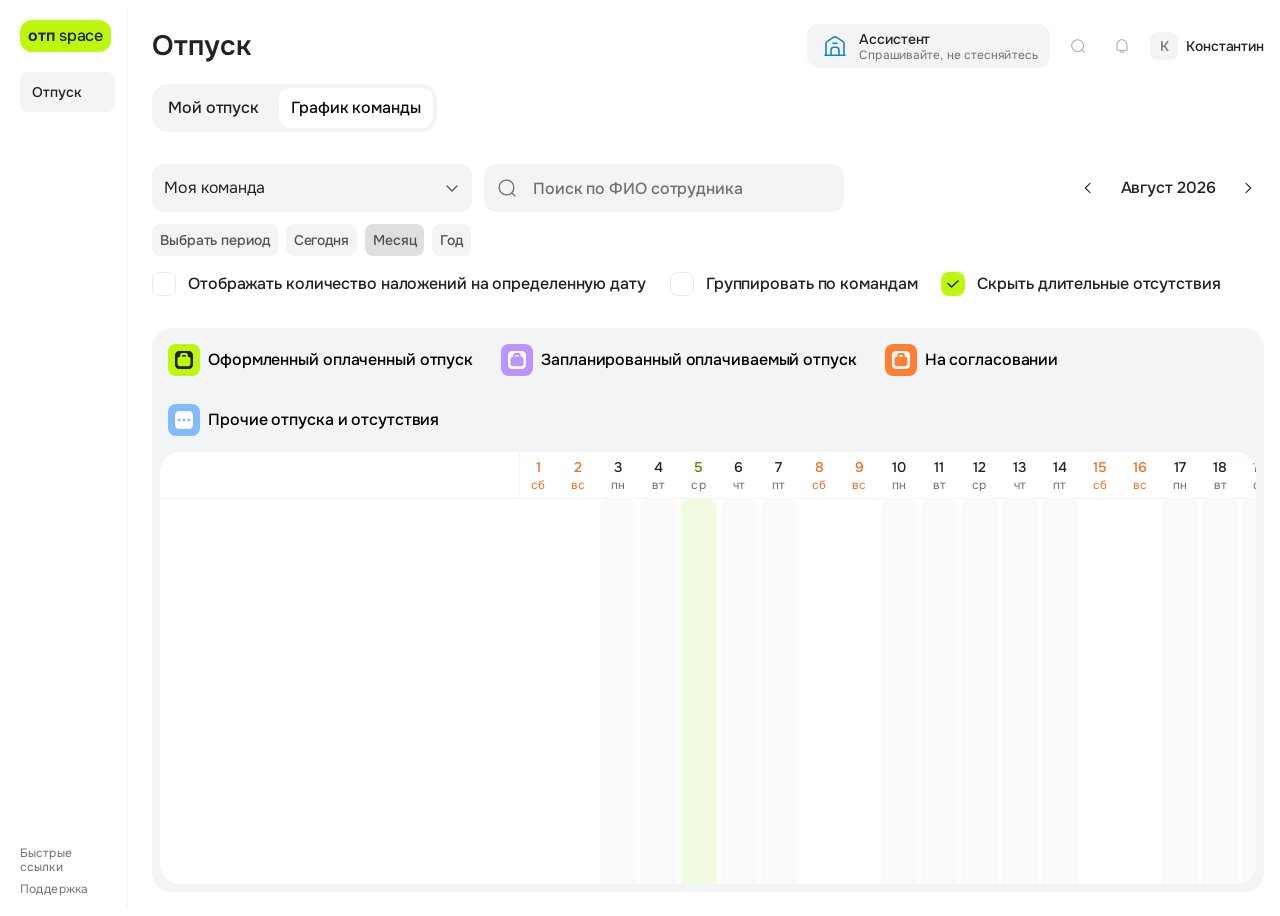
==== index.html @ 7492f6c2 "deploy: «Выбрать все» и корзина в панели участников" ====
<!doctype html>
<html lang="ru">
  <head>
    <meta charset="UTF-8" />
    <meta name="viewport" content="width=device-width, initial-scale=1.0" />
    <title>График команды — прототип</title>
    <script type="module" crossorigin src="./assets/index-BgFDR8Af.js"></script>
    <link rel="stylesheet" crossorigin href="./assets/index-CYtA6IW3.css">
  </head>
  <body>
    <div id="root"></div>
  </body>
</html>
---- assets/index-CYtA6IW3.css ----
:root{--ui-magenta-10:#ffe0fe;--ui-magenta-20:#ffcffe;--ui-magenta-30:#ffb6ff;--ui-magenta-40:#ff93ff;--ui-magenta-50:#ff72ff;--ui-magenta-60:#fd4aff;--ui-magenta-70:#f0f;--ui-magenta-80:#d200c5;--ui-magenta-90:#a40091;--ui-magenta-100:#770062;--ui-magenta-110:#490038;--ui-magenta-120:#2e0022;--ui-magenta-130:#1c0014;--ui-magenta-140:#220419;--ui-magenta-150:#2f0b24;--ui-magenta-160:#3e1733;--ui-magenta-170:#512a46;--ui-magenta-180:#684860;--ui-magenta-190:#846b7e;--ui-magenta-200:#a1889b;--ui-scarlet-10:#ffe0e8;--ui-scarlet-20:#ffcfdc;--ui-scarlet-30:#ffb4c5;--ui-scarlet-40:#ff8da4;--ui-scarlet-50:#ff637f;--ui-scarlet-60:#ff3454;--ui-scarlet-70:#ff0021;--ui-scarlet-80:#d7001b;--ui-scarlet-90:#ad0016;--ui-scarlet-100:#830010;--ui-scarlet-110:#5a000b;--ui-scarlet-120:#3e0008;--ui-scarlet-130:#280005;--ui-scarlet-140:#31050a;--ui-scarlet-150:#3c0b12;--ui-scarlet-160:#4e1b24;--ui-scarlet-170:#62323c;--ui-scarlet-180:#764f59;--ui-scarlet-190:#8b6e75;--ui-scarlet-200:#a4878e;--ui-carrot-10:#ffe5de;--ui-carrot-20:#ffdad1;--ui-carrot-30:#ffc2b2;--ui-carrot-40:#ffa78d;--ui-carrot-50:#ff8863;--ui-carrot-60:#ff6b39;--ui-carrot-70:#f40;--ui-carrot-80:#d03900;--ui-carrot-90:#a02d00;--ui-carrot-100:#712000;--ui-carrot-110:#411300;--ui-carrot-120:#250b00;--ui-carrot-130:#0f0400;--ui-carrot-140:#160802;--ui-carrot-150:#220f07;--ui-carrot-160:#341b11;--ui-carrot-170:#4c3026;--ui-carrot-180:#684e44;--ui-carrot-190:#836c63;--ui-carrot-200:#988077;--ui-tangerine-10:#fff0d3;--ui-tangerine-20:#ffeac4;--ui-tangerine-30:#ffdfa5;--ui-tangerine-40:#ffd280;--ui-tangerine-50:#ffc55a;--ui-tangerine-60:#ffb42c;--ui-tangerine-70:#ffa400;--ui-tangerine-80:#cf8600;--ui-tangerine-90:#a06700;--ui-tangerine-100:#704800;--ui-tangerine-110:#412a00;--ui-tangerine-120:#211500;--ui-tangerine-130:#100a00;--ui-tangerine-140:#160f02;--ui-tangerine-150:#201707;--ui-tangerine-160:#312613;--ui-tangerine-170:#473c28;--ui-tangerine-180:#5d5240;--ui-tangerine-190:#766c59;--ui-tangerine-200:#908571;--ui-banana-10:#f5f5d3;--ui-banana-20:#f5f5bf;--ui-banana-30:#f7f4a5;--ui-banana-40:#f9f288;--ui-banana-50:#fbef69;--ui-banana-60:#fdec4a;--ui-banana-70:#ffe528;--ui-banana-80:#d0b71f;--ui-banana-90:#a08e16;--ui-banana-100:#71640f;--ui-banana-110:#413a08;--ui-banana-120:#211e04;--ui-banana-130:#100e02;--ui-banana-140:#181504;--ui-banana-150:#2a260b;--ui-banana-160:#47411a;--ui-banana-170:#666032;--ui-banana-180:#857f50;--ui-banana-190:#9b9467;--ui-banana-200:#afa578;--ui-slime-10:#f5ffc6;--ui-slime-20:#f1ffb5;--ui-slime-30:#ecff9e;--ui-slime-40:#dffd76;--ui-slime-50:#d1fb4e;--ui-slime-60:#c1f727;--ui-slime-70:#adf000;--ui-slime-80:#8ed214;--ui-slime-90:#69a21f;--ui-slime-100:#4a7421;--ui-slime-110:#294019;--ui-slime-120:#17240f;--ui-slime-130:#0d1309;--ui-slime-140:#121b0d;--ui-slime-150:#202c18;--ui-slime-160:#333f25;--ui-slime-170:#4a5535;--ui-slime-180:#676f49;--ui-slime-190:#83875f;--ui-slime-200:#a6a47b;--ui-malachite-10:#d7ffd2;--ui-malachite-20:#c4ffc1;--ui-malachite-30:#affeaf;--ui-malachite-40:#8afc96;--ui-malachite-50:#61fb83;--ui-malachite-60:#36f475;--ui-malachite-70:#07e268;--ui-malachite-80:#18bc57;--ui-malachite-90:#27984c;--ui-malachite-100:#2a6c3c;--ui-malachite-110:#204127;--ui-malachite-120:#182a1c;--ui-malachite-130:#0e1610;--ui-malachite-140:#151f16;--ui-malachite-150:#223024;--ui-malachite-160:#344636;--ui-malachite-170:#485e4a;--ui-malachite-180:#5f7860;--ui-malachite-190:#769076;--ui-malachite-200:#8da98d;--ui-azure-10:#dcfaff;--ui-azure-20:#d0f8ff;--ui-azure-30:#bbf4ff;--ui-azure-40:#99efff;--ui-azure-50:#77eaff;--ui-azure-60:#56e5ff;--ui-azure-70:#34e0ff;--ui-azure-80:#27c9e6;--ui-azure-90:#1aa7c0;--ui-azure-100:#0f7b8e;--ui-azure-110:#075461;--ui-azure-120:#022f37;--ui-azure-130:#00191d;--ui-azure-140:#052227;--ui-azure-150:#0f3036;--ui-azure-160:#1f454c;--ui-azure-170:#345c63;--ui-azure-180:#4d747a;--ui-azure-190:#6a8c92;--ui-azure-200:#8da6aa;--ui-sky-10:#e6f1fe;--ui-sky-20:#cde5fe;--ui-sky-30:#abd4fe;--ui-sky-40:#80bcfe;--ui-sky-50:#55a4ff;--ui-sky-60:#2c8dff;--ui-sky-70:#0070ff;--ui-sky-80:#0f65d0;--ui-sky-90:#1856a2;--ui-sky-100:#194272;--ui-sky-110:#18314f;--ui-sky-120:#142334;--ui-sky-130:#0d141c;--ui-sky-140:#151d25;--ui-sky-150:#202932;--ui-sky-160:#303a45;--ui-sky-170:#434e59;--ui-sky-180:#596572;--ui-sky-190:#6f7c8d;--ui-sky-200:#8291a4;--ui-navy-10:#e0e1f4;--ui-navy-20:#d2d4f4;--ui-navy-30:#b2b6f6;--ui-navy-40:#8b93f8;--ui-navy-50:#5864fb;--ui-navy-60:#2c3cfd;--ui-navy-70:#0015ff;--ui-navy-80:#1123d3;--ui-navy-90:#1927a2;--ui-navy-100:#1a2576;--ui-navy-110:#151b47;--ui-navy-120:#101329;--ui-navy-130:#0b0c17;--ui-navy-140:#111421;--ui-navy-150:#1c1f30;--ui-navy-160:#2a2f43;--ui-navy-170:#3c4258;--ui-navy-180:#515870;--ui-navy-190:#67718a;--ui-navy-200:#7f8aa5;--ui-violet-10:#e8deff;--ui-violet-20:#e1d4ff;--ui-violet-30:#d4bfff;--ui-violet-40:#ba93fd;--ui-violet-50:#9e60fd;--ui-violet-60:#852dfd;--ui-violet-70:#7200fd;--ui-violet-80:#6713d0;--ui-violet-90:#581ea3;--ui-violet-100:#452176;--ui-violet-110:#2e1b49;--ui-violet-120:#1f142f;--ui-violet-130:#130d1c;--ui-violet-140:#171120;--ui-violet-150:#211a2b;--ui-violet-160:#362d43;--ui-violet-170:#50475f;--ui-violet-180:#6c647a;--ui-violet-190:#877f93;--ui-violet-200:#9c95aa;--ui-plum-10:#f7e5ff;--ui-plum-20:#f0cdff;--ui-plum-30:#e4acff;--ui-plum-40:#d380ff;--ui-plum-50:#c255ff;--ui-plum-60:#af2bff;--ui-plum-70:#9b00ff;--ui-plum-80:#8401d6;--ui-plum-90:#6d01ad;--ui-plum-100:#540283;--ui-plum-110:#3a0159;--ui-plum-120:#2a0141;--ui-plum-130:#1d012c;--ui-plum-140:#230632;--ui-plum-150:#2d103d;--ui-plum-160:#3d204d;--ui-plum-170:#51375f;--ui-plum-180:#6f597c;--ui-plum-190:#8c7894;--ui-plum-200:#a793af;--ui-neutral-0:#fff;--ui-neutral-10:#f9f9fa;--ui-neutral-20:#f3f4f6;--ui-neutral-30:#eff0f2;--ui-neutral-40:#e8eaed;--ui-neutral-50:#e2e4e6;--ui-neutral-60:#dedfe1;--ui-neutral-70:#dadbdc;--ui-neutral-80:#d3d3d4;--ui-neutral-90:#cbcbcb;--ui-neutral-100:#c3c3c3;--ui-neutral-110:#bbb;--ui-neutral-120:#b3b2b2;--ui-neutral-130:#ababab;--ui-neutral-140:#9d9d9d;--ui-neutral-150:#909090;--ui-neutral-160:gray;--ui-neutral-170:#717171;--ui-neutral-180:#626262;--ui-neutral-190:#525252;--ui-neutral-200:#4c4c4c;--ui-neutral-210:#404040;--ui-neutral-220:#333;--ui-neutral-230:#2a2a2a;--ui-neutral-240:#222;--ui-neutral-250:#1f1f1f;--ui-neutral-260:#1c1c1c;--ui-neutral-270:#181818;--ui-neutral-280:#141414;--ui-neutral-290:#0d0d0d;--ui-neutral-300:#000;--ui-lime-light-10:#f0fbdf;--ui-lime-light-20:#e1f3b4;--ui-lime-light-30:#d6ed9b;--ui-lime-light-40:#bfe363;--ui-lime-light-50:#a8dd22;--ui-lime-light-60:#9ed020;--ui-lime-light-70:#bdf70d;--ui-lime-light-80:#ade307;--ui-lime-light-90:#538600;--ui-lime-light-100:#3b6302;--ui-lime-light-110:#254002;--ui-lime-light-120:#82bf00;--ui-lime-light-130:#c1ff05;--ui-lime-light-140:#cdfc68;--ui-lime-dark-10:#1d1e1a;--ui-lime-dark-20:#26281f;--ui-lime-dark-30:#303423;--ui-lime-dark-40:#434931;--ui-lime-dark-50:#535c38;--ui-lime-dark-60:#788551;--ui-lime-dark-70:#d4ff52;--ui-lime-dark-80:#dfff7f;--ui-lime-dark-90:#cbf291;--ui-lime-dark-100:#dbf6b1;--ui-lime-dark-110:#eafad1;--ui-lime-dark-120:#bfff60;--ui-lime-dark-130:#c1ff05;--ui-lime-dark-140:#d0fc71;--ui-orange-light-10:#fff3f0;--ui-orange-light-20:#fae1db;--ui-orange-light-30:#f7d7cf;--ui-orange-light-40:#f4c8bd;--ui-orange-light-50:#f0b6a8;--ui-orange-light-60:#eea390;--ui-orange-light-70:#ff7f32;--ui-orange-light-80:#ed7126;--ui-orange-light-90:#ed7126;--ui-orange-light-100:#c15217;--ui-orange-light-110:#95380c;--ui-orange-dark-10:#211917;--ui-orange-dark-20:#31211c;--ui-orange-dark-30:#422c24;--ui-orange-dark-40:#58382c;--ui-orange-dark-50:#7a4e3e;--ui-orange-dark-60:#9f5e46;--ui-orange-dark-70:#ee8343;--ui-orange-dark-80:#f79b64;--ui-orange-dark-90:#f7985d;--ui-orange-dark-100:#fbb78d;--ui-orange-dark-110:#ffd7bf;--ui-purple-light-10:#f4f0ff;--ui-purple-light-20:#e8deff;--ui-purple-light-30:#e3d6ff;--ui-purple-light-40:#d5c2ff;--ui-purple-light-50:#bd9eff;--ui-purple-light-60:#a379fb;--ui-purple-light-70:#9e6fc3;--ui-purple-light-80:#8550ad;--ui-purple-light-90:#6a2cb5;--ui-purple-light-100:#4b217e;--ui-purple-light-110:#35165c;--ui-purple-dark-10:#241d2f;--ui-purple-dark-20:#30253c;--ui-purple-dark-30:#412e52;--ui-purple-dark-40:#583e6f;--ui-purple-dark-50:#6d4d89;--ui-purple-dark-60:#8c61b3;--ui-purple-dark-70:#8550ad;--ui-purple-dark-80:#915eb7;--ui-purple-dark-90:#c198f9;--ui-purple-dark-100:#d5befc;--ui-purple-dark-110:#ede5ff;--ui-blue-light-10:#edf6fd;--ui-blue-light-20:#d6eafc;--ui-blue-light-30:#c8e1fc;--ui-blue-light-40:#b5d9f9;--ui-blue-light-50:#9fcff9;--ui-blue-light-60:#80c0fa;--ui-blue-light-70:#2f9cea;--ui-blue-light-80:#1582d0;--ui-blue-light-90:#1582d0;--ui-blue-light-100:#287cba;--ui-blue-light-110:#052c50;--ui-blue-dark-10:#161c23;--ui-blue-dark-20:#1c2b3b;--ui-blue-dark-30:#223a53;--ui-blue-dark-40:#2f5074;--ui-blue-dark-50:#3d6794;--ui-blue-dark-60:#5585b9;--ui-blue-dark-70:#2f9cea;--ui-blue-dark-80:#46a7ec;--ui-blue-dark-90:#70b6e8;--ui-blue-dark-100:#8bc8f3;--ui-blue-dark-110:#d6eafc;--ui-red-light-10:#fdeeef;--ui-red-light-20:#fae1e2;--ui-red-light-30:#f7d4d8;--ui-red-light-40:#f3bec4;--ui-red-light-50:#eea5ad;--ui-red-light-60:#e88792;--ui-red-light-70:#e4444a;--ui-red-light-80:#c73338;--ui-red-light-90:#ea2c45;--ui-red-light-100:#c51e37;--ui-red-light-110:#9f122b;--ui-red-dark-10:#231719;--ui-red-dark-20:#302123;--ui-red-dark-30:#462a2f;--ui-red-dark-40:#663d44;--ui-red-dark-50:#874a55;--ui-red-dark-60:#b25768;--ui-red-dark-70:#d7474c;--ui-red-dark-80:#d7565a;--ui-red-dark-90:#ff5269;--ui-red-dark-100:#fb91a5;--ui-red-dark-110:#f8ced8;--ui-opacity-neutral-0-0:#fff0;--ui-opacity-neutral-0-2:#ffffff05;--ui-opacity-neutral-0-4:#ffffff0a;--ui-opacity-neutral-0-5:#ffffff0d;--ui-opacity-neutral-0-10:#ffffff1a;--ui-opacity-neutral-0-15:#ffffff26;--ui-opacity-neutral-0-20:#fff3;--ui-opacity-neutral-0-30:#ffffff4d;--ui-opacity-neutral-0-40:#fff6;--ui-opacity-neutral-0-55:#ffffff8c;--ui-opacity-neutral-0-75:#ffffffbf;--ui-opacity-neutral-10-0:#f9f9fa00;--ui-opacity-neutral-20-0:#f3f4f600;--ui-opacity-neutral-20-80:#f3f4f6cc;--ui-opacity-neutral-230-0:#2a2a2a00;--ui-opacity-neutral-260-0:#1c1c1c00;--ui-opacity-neutral-280-0:#14141400;--ui-opacity-neutral-290-0:#0d0d0d00;--ui-opacity-neutral-290-80:#0d0d0dcc;--ui-opacity-neutral-300-0:#0000;--ui-opacity-neutral-300-2:#00000005;--ui-opacity-neutral-300-4:#0000000a;--ui-opacity-neutral-300-5:#0000000d;--ui-opacity-neutral-300-6:#0000000f;--ui-opacity-neutral-300-10:#0000001a;--ui-opacity-neutral-300-20:#0003;--ui-opacity-neutral-300-30:#0000004d;--ui-opacity-neutral-300-40:#0006;--ui-opacity-neutral-300-55:#0000008c;--ui-opacity-neutral-300-75:#000000bf;--ui-opacity-accent-lime-old-16:#cdfc6829;--ui-opacity-accent-lime-old-10:#89ca001a;--ui-opacity-accent-shadow-08:#0d0a2b14;--ui-base-texticons-primary:var(--ui-neutral-240);--ui-base-texticons-secondary:var(--ui-neutral-190);--ui-base-texticons-tertiary:var(--ui-neutral-170);--ui-base-texticons-disabled:var(--ui-neutral-130);--ui-base-texticons-invert:var(--ui-neutral-0);--ui-base-texticons-lime-bright:var(--ui-lime-light-120);--ui-base-texticons-lime-intense:var(--ui-lime-light-90);--ui-base-texticons-lime-average:var(--ui-lime-light-100);--ui-base-texticons-lime-contrast:var(--ui-lime-light-110);--ui-base-surface-primary-block-normal:var(--ui-neutral-0);--ui-base-surface-primary-background:var(--ui-neutral-20);--ui-base-surface-primary-contrast-normal:var(--ui-neutral-240);--ui-base-surface-primary-contrast-active:var(--ui-neutral-250);--ui-base-surface-primary-lime-normal:var(--ui-lime-light-70);--ui-base-surface-primary-lime-active:var(--ui-lime-light-80);--ui-base-surface-primary-lime-pressed:var(--ui-lime-light-120);--ui-base-surface-secondary-standard-neutral-normal:var(--ui-neutral-20);--ui-base-surface-secondary-standard-neutral-active:var(--ui-neutral-40);--ui-base-surface-secondary-standard-neutral-pressed:var(--ui-neutral-60);--ui-base-surface-secondary-standard-lime-normal:var(--ui-lime-light-10);--ui-base-surface-secondary-standard-lime-active:var(--ui-lime-light-20);--ui-base-surface-secondary-standard-lime-pressed:var(--ui-lime-light-40);--ui-base-surface-secondary-contrast-neutral-normal:var(--ui-neutral-40);--ui-base-surface-secondary-contrast-neutral-active:var(--ui-neutral-50);--ui-base-surface-secondary-contrast-neutral-pressed:var(--ui-neutral-70);--ui-base-surface-secondary-contrast-lime-normal:var(--ui-lime-light-20);--ui-base-surface-secondary-contrast-lime-active:var(--ui-lime-light-30);--ui-base-surface-secondary-contrast-lime-pressed:var(--ui-lime-light-40);--ui-base-surface-tertiary-neutral-normal:var(--ui-neutral-10);--ui-base-surface-tertiary-neutral-active:var(--ui-neutral-20);--ui-base-surface-tertiary-neutral-pressed:var(--ui-neutral-40);--ui-base-border-standard-neutral-normal:var(--ui-neutral-40);--ui-base-border-standard-neutral-active:var(--ui-neutral-60);--ui-base-border-standard-neutral-light-normal:var(--ui-neutral-20);--ui-base-border-standard-neutral-light-active:var(--ui-neutral-30);--ui-base-border-standard-lime-normal:var(--ui-lime-light-20);--ui-base-border-standard-lime-active:var(--ui-lime-light-30);--ui-base-border-contrast-neutral-contrast-normal:var(--ui-neutral-50);--ui-base-border-contrast-neutral-contrast-active:var(--ui-neutral-60);--ui-base-border-contrast-lime-contrast-normal:var(--ui-lime-light-30);--ui-base-border-contrast-lime-contrast-active:var(--ui-lime-light-40);--ui-colorfull-texticons-orange-intense:var(--ui-orange-light-90);--ui-colorfull-texticons-orange-average:var(--ui-orange-light-100);--ui-colorfull-texticons-orange-contrast:var(--ui-orange-light-110);--ui-colorfull-texticons-purple-intense:var(--ui-purple-light-90);--ui-colorfull-texticons-purple-average:var(--ui-purple-light-100);--ui-colorfull-texticons-purple-contrast:var(--ui-purple-light-110);--ui-colorfull-texticons-blue-intense:var(--ui-blue-light-90);--ui-colorfull-texticons-blue-average:var(--ui-blue-light-100);--ui-colorfull-texticons-blue-contrast:var(--ui-blue-light-110);--ui-colorfull-texticons-red-intense:var(--ui-red-light-90);--ui-colorfull-texticons-red-average:var(--ui-red-light-100);--ui-colorfull-texticons-red-contrast:var(--ui-red-light-110);--ui-colorfull-surface-primary-orange-normal:var(--ui-orange-light-70);--ui-colorfull-surface-primary-orange-active:var(--ui-orange-light-80);--ui-colorfull-surface-primary-orange-pressed:var(--ui-orange-light-100);--ui-colorfull-surface-primary-purple-normal:var(--ui-purple-light-70);--ui-colorfull-surface-primary-purple-active:var(--ui-purple-light-80);--ui-colorfull-surface-primary-purple-pressed:var(--ui-purple-light-90);--ui-colorfull-surface-primary-blue-normal:var(--ui-blue-light-70);--ui-colorfull-surface-primary-blue-active:var(--ui-blue-light-80);--ui-colorfull-surface-primary-blue-pressed:var(--ui-blue-light-100);--ui-colorfull-surface-primary-red-normal:var(--ui-red-light-70);--ui-colorfull-surface-primary-red-active:var(--ui-red-light-80);--ui-colorfull-surface-primary-red-pressed:var(--ui-red-light-110);--ui-colorfull-surface-secondary-standard-orange-normal:var(--ui-orange-light-10);--ui-colorfull-surface-secondary-standard-orange-active:var(--ui-orange-light-20);--ui-colorfull-surface-secondary-standard-orange-pressed:var(--ui-orange-light-40);--ui-colorfull-surface-secondary-standard-purple-normal:var(--ui-purple-light-10);--ui-colorfull-surface-secondary-standard-purple-active:var(--ui-purple-light-20);--ui-colorfull-surface-secondary-standard-purple-pressed:var(--ui-purple-light-40);--ui-colorfull-surface-secondary-standard-blue-normal:var(--ui-blue-light-10);--ui-colorfull-surface-secondary-standard-blue-active:var(--ui-blue-light-20);--ui-colorfull-surface-secondary-standard-blue-pressed:var(--ui-blue-light-40);--ui-colorfull-surface-secondary-standard-red-normal:var(--ui-red-light-10);--ui-colorfull-surface-secondary-standard-red-active:var(--ui-red-light-20);--ui-colorfull-surface-secondary-standard-red-pressed:var(--ui-red-light-40);--ui-colorfull-surface-secondary-contrast-orange-normal:var(--ui-orange-light-20);--ui-colorfull-surface-secondary-contrast-orange-active:var(--ui-orange-light-30);--ui-colorfull-surface-secondary-contrast-orange-pressed:var(--ui-orange-light-40);--ui-colorfull-surface-secondary-contrast-purple-normal:var(--ui-purple-light-20);--ui-colorfull-surface-secondary-contrast-purple-active:var(--ui-purple-light-30);--ui-colorfull-surface-secondary-contrast-purple-pressed:var(--ui-purple-light-40);--ui-colorfull-surface-secondary-contrast-blue-normal:var(--ui-blue-light-20);--ui-colorfull-surface-secondary-contrast-blue-active:var(--ui-blue-light-30);--ui-colorfull-surface-secondary-contrast-blue-pressed:var(--ui-blue-light-50);--ui-colorfull-surface-secondary-contrast-red-normal:var(--ui-red-light-20);--ui-colorfull-surface-secondary-contrast-red-active:var(--ui-red-light-30);--ui-colorfull-surface-secondary-contrast-red-pressed:var(--ui-red-light-40);--ui-colorfull-border-standard-orange-normal:var(--ui-orange-light-20);--ui-colorfull-border-standard-orange-active:var(--ui-orange-light-30);--ui-colorfull-border-standard-purple-normal:var(--ui-purple-light-20);--ui-colorfull-border-standard-purple-active:var(--ui-purple-light-30);--ui-colorfull-border-standard-blue-normal:var(--ui-blue-light-20);--ui-colorfull-border-standard-blue-active:var(--ui-blue-light-30);--ui-colorfull-border-standard-red-normal:var(--ui-red-light-20);--ui-colorfull-border-standard-red-active:var(--ui-red-light-30);--ui-colorfull-border-contrast-orange-normal:var(--ui-orange-light-30);--ui-colorfull-border-contrast-orange-active:var(--ui-orange-light-40);--ui-colorfull-border-contrast-purple-normal:var(--ui-purple-light-30);--ui-colorfull-border-contrast-purple-active:var(--ui-purple-light-40);--ui-colorfull-border-contrast-blue-normal:var(--ui-blue-light-30);--ui-colorfull-border-contrast-blue-active:var(--ui-blue-light-40);--ui-colorfull-border-contrast-red-normal:var(--ui-red-light-30);--ui-colorfull-border-contrast-red-active:var(--ui-red-light-40);--ui-universal-neutral-white:var(--ui-neutral-0);--ui-universal-neutral-light-gray:var(--ui-neutral-130);--ui-universal-neutral-gray:var(--ui-neutral-190);--ui-universal-neutral-dark:var(--ui-neutral-240);--ui-universal-neutral-black:var(--ui-neutral-290);--ui-universal-neutral-full-black:var(--ui-neutral-300);--ui-universal-brand-lime-soft:var(--ui-lime-light-140);--ui-universal-brand-lime:var(--ui-lime-light-130);--ui-universal-brand-orange:var(--ui-orange-light-70);--ui-universal-brand-purple:var(--ui-purple-light-70);--ui-universal-brand-blue-light:var(--ui-blue-light-30);--ui-universal-alpha-white-5:var(--ui-opacity-neutral-0-5);--ui-universal-alpha-white-10:var(--ui-opacity-neutral-0-10);--ui-universal-alpha-white-20:var(--ui-opacity-neutral-0-20);--ui-universal-alpha-white-30:var(--ui-opacity-neutral-0-30);--ui-universal-alpha-white-55:var(--ui-opacity-neutral-0-55);--ui-universal-alpha-white-75:var(--ui-opacity-neutral-0-75);--ui-universal-alpha-black-5:var(--ui-opacity-neutral-300-5);--ui-universal-alpha-black-10:var(--ui-opacity-neutral-300-10);--ui-universal-alpha-black-20:var(--ui-opacity-neutral-300-20);--ui-universal-alpha-black-30:var(--ui-opacity-neutral-300-30);--ui-universal-alpha-black-55:var(--ui-opacity-neutral-300-55);--ui-universal-alpha-black-75:var(--ui-opacity-neutral-300-75);--ui-special-texticons-alpha-300:var(--ui-opacity-neutral-300-40);--ui-special-texticons-alpha-500:var(--ui-opacity-neutral-300-75);--ui-special-texticons-white-alternative-legacy:var(--ui-neutral-0);--ui-special-texticons-quaternary-legacy:var(--ui-neutral-30);--ui-special-texticons-yellow-legacy:#fcd506;--ui-special-surface-primary-ghost-normal:var(--ui-neutral-10);--ui-special-surface-primary-darker-normal:var(--ui-neutral-0);--ui-special-surface-primary-lighter-normal:var(--ui-neutral-0);--ui-special-surface-primary-tobg-normal:var(--ui-neutral-0);--ui-special-surface-primary-highcontrast-normal:var(--ui-neutral-280);--ui-special-surface-primary-highcontrast-active:var(--ui-neutral-260);--ui-special-surface-primary-dark-normal:var(--ui-neutral-240);--ui-special-surface-primary-black-white:var(--ui-neutral-300);--ui-special-surface-primary-pinscreen-legacy:var(--ui-purple-light-70);--ui-special-surface-primary-quaternary-legacy:var(--ui-neutral-130);--ui-special-surface-secondary-onghost-normal:var(--ui-neutral-30);--ui-special-surface-secondary-onghost-active:var(--ui-neutral-40);--ui-special-surface-secondary-onghost-pressed:var(--ui-neutral-60);--ui-special-border-onghost:var(--ui-neutral-30);--ui-special-border-as-a-block:var(--ui-neutral-0);--ui-special-border-as-a-bg:var(--ui-neutral-20);--ui-special-alpha-neutral-100:var(--ui-opacity-neutral-300-2);--ui-special-alpha-neutral-200:var(--ui-opacity-neutral-300-5);--ui-special-alpha-neutral-300:var(--ui-opacity-neutral-300-10);--ui-special-alpha-neutral-400:var(--ui-opacity-neutral-300-20);--ui-special-alpha-neutral-500:var(--ui-opacity-neutral-300-30);--ui-special-alpha-neutral-600:var(--ui-opacity-neutral-300-40);--ui-special-alpha-neutral-700:var(--ui-opacity-neutral-300-55);--ui-special-alpha-neutral-800:var(--ui-opacity-neutral-300-75);--ui-special-alpha-invert-100:var(--ui-opacity-neutral-0-2);--ui-special-alpha-invert-200:var(--ui-opacity-neutral-0-5);--ui-special-alpha-invert-300:var(--ui-opacity-neutral-0-10);--ui-special-alpha-invert-400:var(--ui-opacity-neutral-0-20);--ui-special-alpha-invert-500:var(--ui-opacity-neutral-0-30);--ui-special-alpha-invert-600:var(--ui-opacity-neutral-0-40);--ui-special-alpha-invert-700:var(--ui-opacity-neutral-0-55);--ui-special-alpha-invert-800:var(--ui-opacity-neutral-0-75);--ui-special-effects-faders-block-0:var(--ui-opacity-neutral-0-0);--ui-special-effects-faders-block-100:var(--ui-neutral-0);--ui-special-effects-faders-bg-0:var(--ui-opacity-neutral-20-0);--ui-special-effects-faders-bg-80:var(--ui-opacity-neutral-20-80);--ui-special-effects-faders-bg-100:var(--ui-neutral-20);--ui-special-effects-faders-ghost-0:var(--ui-opacity-neutral-10-0);--ui-special-effects-faders-darker-0:var(--ui-opacity-neutral-0-0);--ui-special-effects-faders-lighter-0:var(--ui-opacity-neutral-0-0);--ui-special-effects-faders-tobg-0:var(--ui-opacity-neutral-0-0);--ui-special-effects-overlay-popup-behind:var(--ui-opacity-neutral-300-30);--ui-special-effects-shadow-md:var(--ui-opacity-accent-shadow-08);--ui-special-effects-shimmer-base-normal:var(--ui-opacity-neutral-300-4);--ui-special-effects-shimmer-base-invert:var(--ui-opacity-neutral-0-5);--ui-special-effects-shimmer-base-universal:var(--ui-opacity-neutral-0-5);--ui-special-effects-shimmer-base-onlime:var(--ui-opacity-neutral-300-6);--ui-special-effects-shimmer-glow-normal:var(--ui-opacity-neutral-300-0);--ui-special-effects-shimmer-glow-invert:var(--ui-opacity-neutral-0-10);--ui-special-effects-shimmer-glow-universal:var(--ui-opacity-neutral-0-10);--ui-special-effects-shimmer-glow-onlime:var(--ui-opacity-neutral-300-0);--ui-special-effects-reaction-gray:var(--ui-opacity-neutral-300-5);--ui-special-effects-reaction-gray-secondary:var(--ui-opacity-neutral-300-10);--ui-special-effects-reaction-lime:var(--ui-opacity-accent-lime-old-16);--ui-special-texticons-legacy-alpha-300:var(--ui-opacity-neutral-300-40);--ui-special-texticons-legacy-alpha-500:var(--ui-opacity-neutral-300-75);--ui-special-texticons-legacy-white-alternative-legacy:var(--ui-neutral-0);--ui-special-texticons-legacy-quaternary-legacy:var(--ui-neutral-30);--ui-special-texticons-legacy-yellow-legacy:#fcd506;--ui-vibrant-adaptive-mg-40-110:var(--ui-magenta-40);--ui-vibrant-adaptive-sc-70-90:var(--ui-scarlet-70);--ui-vibrant-adaptive-sc-50-110:var(--ui-scarlet-50);--ui-vibrant-adaptive-sc-40-160:var(--ui-scarlet-40);--ui-vibrant-adaptive-sc-30-130:var(--ui-scarlet-30);--ui-vibrant-adaptive-cr-50-90:var(--ui-carrot-50);--ui-vibrant-adaptive-cr-40-110:var(--ui-carrot-40);--ui-vibrant-adaptive-cr-20-100:var(--ui-carrot-20);--ui-vibrant-adaptive-cr-30-50:var(--ui-carrot-30);--ui-vibrant-adaptive-cr-10-130:var(--ui-carrot-10);--ui-vibrant-adaptive-tg-70-90:var(--ui-tangerine-70);--ui-vibrant-adaptive-tg-60-110:var(--ui-tangerine-60);--ui-vibrant-adaptive-tn-50-110:var(--ui-tangerine-50);--ui-vibrant-adaptive-tg-20-160:var(--ui-tangerine-20);--ui-vibrant-adaptive-tg-10-140:var(--ui-tangerine-10);--ui-vibrant-adaptive-bn-50-160:var(--ui-banana-50);--ui-vibrant-adaptive-bn-40-150:var(--ui-banana-40);--ui-vibrant-adaptive-bn-10-140:var(--ui-banana-10);--ui-vibrant-adaptive-sl-70-90:var(--ui-slime-70);--ui-vibrant-adaptive-sl-50-110:var(--ui-slime-50);--ui-vibrant-adaptive-sl-60-100:var(--ui-slime-60);--ui-vibrant-adaptive-sl-40-150:var(--ui-slime-40);--ui-vibrant-adaptive-sl-30-160:var(--ui-slime-30);--ui-vibrant-adaptive-sl-20-180:var(--ui-slime-20);--ui-vibrant-adaptive-sl-20-150:var(--ui-slime-20);--ui-vibrant-adaptive-sl-20-110:var(--ui-slime-20);--ui-vibrant-adaptive-sl-10-130:var(--ui-slime-10);--ui-vibrant-adaptive-ml-40-110:var(--ui-malachite-40);--ui-vibrant-adaptive-az-40-110:var(--ui-azure-40);--ui-vibrant-adaptive-sk-40-90:var(--ui-sky-40);--ui-vibrant-adaptive-sk-40-110:var(--ui-sky-40);--ui-vibrant-adaptive-sk-30-150:var(--ui-sky-30);--ui-vibrant-adaptive-sk-20-180:var(--ui-sky-20);--ui-vibrant-adaptive-nv-40-100:var(--ui-navy-40);--ui-vibrant-adaptive-nv-30-180:var(--ui-navy-30);--ui-vibrant-adaptive-nv-20-160:var(--ui-navy-20);--ui-vibrant-adaptive-nv-10-140:var(--ui-navy-10);--ui-vibrant-adaptive-vl-40-110:var(--ui-violet-40);--ui-vibrant-adaptive-vl-40-90:var(--ui-violet-40);--ui-vibrant-adaptive-vl-30-150:var(--ui-violet-30);--ui-vibrant-adaptive-vl-20-100:var(--ui-violet-20);--ui-vibrant-adaptive-pl-20-180:var(--ui-plum-20);--ui-vibrant-adaptive-pl-40-160:var(--ui-plum-40);--ui-vibrant-universal-sc-70:var(--ui-scarlet-70);--ui-vibrant-universal-cr-70:var(--ui-carrot-70);--ui-vibrant-universal-cr-60:var(--ui-carrot-60);--ui-vibrant-universal-tn-70:var(--ui-tangerine-70);--ui-vibrant-universal-bn-70:var(--ui-banana-70);--ui-vibrant-universal-sl-70:var(--ui-slime-70);--ui-vibrant-universal-ml-70:var(--ui-malachite-70);--ui-vibrant-universal-ml-10:var(--ui-malachite-10);--ui-vibrant-universal-az-70:var(--ui-azure-70);--ui-vibrant-universal-sk-80:var(--ui-sky-80);--ui-vibrant-universal-sk-70:var(--ui-sky-70);--ui-vibrant-universal-sk-10:var(--ui-sky-10);--ui-vibrant-universal-nv-70:var(--ui-navy-70);--ui-vibrant-universal-vl-80:var(--ui-violet-80);--ui-vibrant-universal-vl-40:var(--ui-violet-40);--ui-vibrant-universal-pl-70:var(--ui-plum-70);--ui-vibrant-universal-mg-70:var(--ui-magenta-70);--ui-vibrant-universal-mg-60:var(--ui-magenta-60);--ui-vibrant-categories-fill-sc-10-170:var(--ui-scarlet-10);--ui-vibrant-categories-fill-cr-10-170:var(--ui-carrot-10);--ui-vibrant-categories-fill-cr-20-170:var(--ui-carrot-20);--ui-vibrant-categories-fill-tg-20-170:var(--ui-tangerine-20);--ui-vibrant-categories-fill-tg-30-180:var(--ui-tangerine-30);--ui-vibrant-categories-fill-bn-30-160:var(--ui-banana-30);--ui-vibrant-categories-fill-sl-30-160:var(--ui-slime-30);--ui-vibrant-categories-fill-ml-10-110:var(--ui-malachite-10);--ui-vibrant-categories-fill-az-10-160:var(--ui-azure-10);--ui-vibrant-categories-fill-az-10-170:var(--ui-azure-10);--ui-vibrant-categories-fill-sk-10-100:var(--ui-sky-10);--ui-vibrant-categories-fill-sk-10-110:var(--ui-sky-10);--ui-vibrant-categories-fill-sk-10-170:var(--ui-sky-10);--ui-vibrant-categories-fill-nv-10-170:var(--ui-navy-10);--ui-vibrant-categories-fill-vl-10-100:var(--ui-violet-10);--ui-vibrant-categories-fill-vl-10-170:var(--ui-violet-10);--ui-vibrant-categories-fill-pl-10-170:var(--ui-plum-10);--ui-vibrant-categories-fill-mg-10-170:var(--ui-magenta-10);--ui-vibrant-categories-shape-sc-70-30:var(--ui-scarlet-70);--ui-vibrant-categories-shape-cr-80-40:var(--ui-carrot-80);--ui-vibrant-categories-shape-cr-70-50:var(--ui-carrot-70);--ui-vibrant-categories-shape-tg-80-60:var(--ui-tangerine-80);--ui-vibrant-categories-shape-tg-90-40:var(--ui-tangerine-90);--ui-vibrant-categories-shape-bn-90-80:var(--ui-banana-90);--ui-vibrant-categories-shape-sl-100-50:var(--ui-slime-100);--ui-vibrant-categories-shape-ml-90-50:var(--ui-malachite-90);--ui-vibrant-categories-shape-az-90-50:var(--ui-azure-90);--ui-vibrant-categories-shape-az-180-70:var(--ui-azure-180);--ui-vibrant-categories-shape-sk-60-30:var(--ui-sky-60);--ui-vibrant-categories-shape-sk-70-40:var(--ui-sky-70);--ui-vibrant-categories-shape-sk-80-40:var(--ui-sky-80);--ui-vibrant-categories-shape-nv-60-30:var(--ui-navy-60);--ui-vibrant-categories-shape-vl-60-30:var(--ui-violet-60);--ui-vibrant-categories-shape-vl-80-30:var(--ui-violet-80);--ui-vibrant-categories-shape-pl-170-30:var(--ui-plum-170);--ui-vibrant-categories-shape-mg-80-40:var(--ui-magenta-80);--ui-vibrant-categories-shape-mg-100-30:var(--ui-magenta-100);--ui-vibrant-legacy-cr-100-110:var(--ui-carrot-100);--ui-vibrant-legacy-cr-40-50:var(--ui-carrot-40);--ui-vibrant-legacy-cr-30-110:var(--ui-carrot-30);--ui-vibrant-legacy-cr-10-110:var(--ui-carrot-10);--ui-vibrant-legacy-cr-10-tg-160:var(--ui-carrot-10);--ui-vibrant-legacy-ct-10-180:var(--ui-carrot-10);--ui-vibrant-legacy-tg-90:var(--ui-tangerine-90);--ui-vibrant-legacy-tg-40-50:var(--ui-tangerine-40);--ui-vibrant-legacy-tg-30-160:var(--ui-tangerine-30);--ui-vibrant-legacy-tg-10-170:var(--ui-tangerine-10);--ui-vibrant-legacy-tg-10-180:var(--ui-tangerine-10);--ui-vibrant-legacy-bn-40-sl-90:var(--ui-banana-40);--ui-vibrant-legacy-bn-10-140:var(--ui-banana-10);--ui-vibrant-legacy-sl-80-ml-100:var(--ui-slime-80);--ui-vibrant-legacy-sl-40-50:var(--ui-slime-40);--ui-vibrant-legacy-sl-30-100:var(--ui-slime-30);--ui-vibrant-legacy-sl-20-150:var(--ui-slime-20);--ui-vibrant-legacy-sl-10-110:var(--ui-slime-10);--ui-vibrant-legacy-sl-10-160:var(--ui-slime-10);--ui-vibrant-legacy-ml-90-180:var(--ui-malachite-90);--ui-vibrant-legacy-ml-70-100:var(--ui-malachite-70);--ui-vibrant-legacy-ml-30-100:var(--ui-malachite-30);--ui-vibrant-legacy-az-80-sk-90:var(--ui-azure-80);--ui-vibrant-legacy-sk-80-40:var(--ui-sky-80);--ui-vibrant-legacy-sk-20-160:var(--ui-sky-20);--ui-vibrant-legacy-vl-30-nv-130:var(--ui-violet-30);--ui-vibrant-legacy-vl-10-150:var(--ui-violet-10);--ui-vibrant-legacy-vl-10-120:var(--ui-violet-10);--ui-vibrant-legacy-vl-0-160:var(--ui-neutral-0);--ui-vibrant-legacy-pl-40-vl-40:var(--ui-plum-40);--ui-vibrant-legacy-pl-40-vl-100:var(--ui-plum-40);--ui-vibrant-legacy-nt-0-250:var(--ui-neutral-0);--ui-vibrant-legacy-nt-0-220:var(--ui-neutral-0);--ui-vibrant-legacy-nt-20-240:var(--ui-neutral-20);--ui-vibrant-legacy-nt-50-240:var(--ui-neutral-50);--ui-unit-0:0px;--ui-unit-1:1px;--ui-unit-1-2:1.2px;--ui-unit-1-5:1.5px;--ui-unit-1-8:1.8px;--ui-unit-2:2px;--ui-unit-2-4:2.4px;--ui-unit-4:4px;--ui-unit-6:6px;--ui-unit-8:8px;--ui-unit-12:12px;--ui-unit-16:16px;--ui-unit-20:20px;--ui-unit-24:24px;--ui-unit-28:28px;--ui-unit-32:32px;--ui-unit-36:36px;--ui-unit-40:40px;--ui-unit-48:48px;--ui-unit-56:56px;--ui-unit-64:64px;--ui-unit-72:72px;--ui-unit-80:80px;--ui-unit-96:96px;--ui-unit-100:100px;--ui-unit-120:120px;--ui-unit-140:140px;--ui-unit-160:160px;--ui-unit-200:200px;--ui-radius-none:var(--ui-unit-0);--ui-radius-xxs:var(--ui-unit-2);--ui-radius-xs:var(--ui-unit-4);--ui-radius-sm:var(--ui-unit-8);--ui-radius-md:var(--ui-unit-12);--ui-radius-lg:var(--ui-unit-16);--ui-radius-xl:var(--ui-unit-20);--ui-radius-xxl:var(--ui-unit-24);--ui-radius-exs:var(--ui-unit-32);--ui-radius-esm:var(--ui-unit-40);--ui-radius-emd:var(--ui-unit-48);--ui-radius-rounded:var(--ui-unit-200);--ui-spacing-no:var(--ui-unit-0);--ui-spacing-xxxs:var(--ui-unit-1);--ui-spacing-xxs:var(--ui-unit-2);--ui-spacing-xs:var(--ui-unit-4);--ui-spacing-sm:var(--ui-unit-6);--ui-spacing-md:var(--ui-unit-8);--ui-spacing-lg:var(--ui-unit-12);--ui-spacing-xl:var(--ui-unit-16);--ui-spacing-xxl:var(--ui-unit-20);--ui-spacing-xxxl:var(--ui-unit-24);--ui-spacing-exxxxs:var(--ui-unit-32);--ui-spacing-exxxs:var(--ui-unit-40);--ui-spacing-exxs:var(--ui-unit-48);--ui-spacing-exs:var(--ui-unit-56);--ui-spacing-esm:var(--ui-unit-64);--ui-spacing-emd:var(--ui-unit-80);--ui-spacing-elg:var(--ui-unit-96);--ui-spacing-exl:var(--ui-unit-100);--ui-spacing-exxl:var(--ui-unit-120);--ui-spacing-exxxl:var(--ui-unit-160);--ui-spacing-exxxxl:var(--ui-unit-200);--ui-size-xs:var(--ui-unit-28);--ui-size-sm:var(--ui-unit-32);--ui-size-md:var(--ui-unit-36);--ui-size-lg:var(--ui-unit-40);--ui-size-xl:var(--ui-unit-48);--ui-size-xxl:var(--ui-unit-56);--ui-size-mxs:var(--ui-unit-8);--ui-size-msm:var(--ui-unit-12);--ui-size-mmd:var(--ui-unit-16);--ui-size-mlg:var(--ui-unit-20);--ui-size-mxl:var(--ui-unit-24);--ui-size-exxs:var(--ui-unit-64);--ui-size-exs:var(--ui-unit-72);--ui-size-esm:var(--ui-unit-80);--ui-size-emd:var(--ui-unit-96);--ui-size-elg:var(--ui-unit-120);--ui-size-exl:var(--ui-unit-160);--ui-size-exxl:var(--ui-unit-200);--ui-stroke-sm:var(--ui-unit-1);--ui-stroke-md:var(--ui-unit-2);--ui-stroke-16x16:var(--ui-unit-1-2);--ui-stroke-20x20:var(--ui-unit-1-5);--ui-stroke-24x24:var(--ui-unit-1-8);--ui-stroke-28x28:var(--ui-unit-2);--ui-stroke-32x32:var(--ui-unit-2-4);--ui-radius-control-xs:10px;--ui-stroke-focus:3px;--ui-font-family-primary:"Onest Variable", "Onest", ui-sans-serif, sans-serif;--ui-font-size-0:0px;--ui-font-size-8:8px;--ui-font-size-10:10px;--ui-font-size-12:12px;--ui-font-size-14:14px;--ui-font-size-16:16px;--ui-font-size-18:18px;--ui-font-size-20:20px;--ui-font-size-22:22px;--ui-font-size-24:24px;--ui-font-size-28:28px;--ui-font-size-30:30px;--ui-font-size-32:32px;--ui-font-size-36:36px;--ui-font-size-40:40px;--ui-font-size-48:48px;--ui-font-size-60:60px;--ui-line-height-10:10px;--ui-line-height-14:14px;--ui-line-height-18:18px;--ui-line-height-20:20px;--ui-line-height-22:22px;--ui-line-height-24:24px;--ui-line-height-26:26px;--ui-line-height-30:30px;--ui-line-height-32:32px;--ui-line-height-36:36px;--ui-line-height-40:40px;--ui-line-height-48:48px;--ui-line-height-60:60px;--ui-font-weight-light:300;--ui-font-weight-regular:400;--ui-font-weight-medium:500;--ui-font-weight-semibold:580;--ui-font-weight-bold:640;--ui-tracking-normal:0px;--ui-tracking-tight-1:-.1px;--ui-tracking-tight-2:-.2px;--ui-tracking-tight-3:-.3px;--ui-tracking-tight-5:-.5px;--ui-tracking-wide-1:.1px;--ui-motion-duration-fast:.15s;--ui-motion-duration-medium:.2s;--ui-motion-duration-expand:.3s;--ui-motion-duration-collapse:.25s;--ui-motion-duration-caret:1.25s;--ui-motion-easing-standard:cubic-bezier(.4, 0, .2, 1);--ui-motion-easing-out:cubic-bezier(0, 0, .2, 1);--ui-motion-easing-in:cubic-bezier(.4, 0, 1, 1);--ui-motion-spin:ui-spin 1s linear infinite;--ui-motion-pulse:ui-pulse 2s cubic-bezier(.4, 0, .6, 1) infinite;--ui-motion-caret:ui-caret-blink var(--ui-motion-duration-caret) var(--ui-motion-easing-out) infinite;--ui-colorfull-texticons-red-error:var(--ui-red-light-100);--ui-font-family-mobile:"SF Pro Text", "SF Pro Display", var(--ui-font-family-primary);--ui-line-height-12:12px;--ui-tracking-wide-2:.25px;--ui-product-icon-card-debit-bg:var(--ui-lime-light-70);--ui-product-icon-card-debit-text:var(--ui-lime-light-100);--ui-focus-ring:#82bf0047}.dark{--ui-base-texticons-primary:var(--ui-neutral-10);--ui-base-texticons-secondary:var(--ui-neutral-80);--ui-base-texticons-tertiary:var(--ui-neutral-150);--ui-base-texticons-disabled:var(--ui-neutral-200);--ui-base-texticons-invert:var(--ui-neutral-240);--ui-base-texticons-lime-bright:var(--ui-lime-dark-120);--ui-base-texticons-lime-intense:var(--ui-lime-dark-90);--ui-base-texticons-lime-average:var(--ui-lime-dark-100);--ui-base-texticons-lime-contrast:var(--ui-lime-dark-110);--ui-base-surface-primary-block-normal:var(--ui-neutral-260);--ui-base-surface-primary-background:var(--ui-neutral-290);--ui-base-surface-primary-contrast-normal:var(--ui-neutral-0);--ui-base-surface-primary-contrast-active:var(--ui-neutral-30);--ui-base-surface-primary-lime-normal:var(--ui-lime-dark-70);--ui-base-surface-primary-lime-active:var(--ui-lime-dark-80);--ui-base-surface-primary-lime-pressed:var(--ui-lime-dark-90);--ui-base-surface-secondary-standard-neutral-normal:var(--ui-neutral-230);--ui-base-surface-secondary-standard-neutral-active:var(--ui-neutral-220);--ui-base-surface-secondary-standard-neutral-pressed:var(--ui-neutral-210);--ui-base-surface-secondary-standard-lime-normal:var(--ui-lime-dark-20);--ui-base-surface-secondary-standard-lime-active:var(--ui-lime-dark-30);--ui-base-surface-secondary-standard-lime-pressed:var(--ui-lime-dark-40);--ui-base-surface-secondary-contrast-neutral-normal:var(--ui-neutral-270);--ui-base-surface-secondary-contrast-neutral-active:var(--ui-neutral-250);--ui-base-surface-secondary-contrast-neutral-pressed:var(--ui-neutral-230);--ui-base-surface-secondary-contrast-lime-normal:var(--ui-lime-dark-10);--ui-base-surface-secondary-contrast-lime-active:var(--ui-lime-dark-20);--ui-base-surface-secondary-contrast-lime-pressed:var(--ui-lime-dark-40);--ui-base-surface-tertiary-neutral-normal:var(--ui-neutral-240);--ui-base-surface-tertiary-neutral-active:var(--ui-neutral-230);--ui-base-surface-tertiary-neutral-pressed:var(--ui-neutral-210);--ui-base-border-standard-neutral-normal:var(--ui-neutral-220);--ui-base-border-standard-neutral-active:var(--ui-neutral-210);--ui-base-border-standard-neutral-light-normal:var(--ui-neutral-240);--ui-base-border-standard-neutral-light-active:var(--ui-neutral-230);--ui-base-border-standard-lime-normal:var(--ui-lime-dark-30);--ui-base-border-standard-lime-active:var(--ui-lime-dark-40);--ui-base-border-contrast-neutral-contrast-normal:var(--ui-neutral-230);--ui-base-border-contrast-neutral-contrast-active:var(--ui-neutral-220);--ui-base-border-contrast-lime-contrast-normal:var(--ui-lime-dark-30);--ui-base-border-contrast-lime-contrast-active:var(--ui-lime-dark-40);--ui-colorfull-texticons-orange-intense:var(--ui-orange-dark-90);--ui-colorfull-texticons-orange-average:var(--ui-orange-dark-100);--ui-colorfull-texticons-orange-contrast:var(--ui-orange-dark-110);--ui-colorfull-texticons-purple-intense:var(--ui-purple-dark-90);--ui-colorfull-texticons-purple-average:var(--ui-purple-dark-100);--ui-colorfull-texticons-purple-contrast:var(--ui-purple-dark-110);--ui-colorfull-texticons-blue-intense:var(--ui-blue-dark-90);--ui-colorfull-texticons-blue-average:var(--ui-blue-dark-100);--ui-colorfull-texticons-blue-contrast:var(--ui-blue-dark-110);--ui-colorfull-texticons-red-intense:var(--ui-red-dark-90);--ui-colorfull-texticons-red-average:var(--ui-red-dark-100);--ui-colorfull-texticons-red-contrast:var(--ui-red-dark-110);--ui-colorfull-surface-primary-orange-normal:var(--ui-orange-dark-70);--ui-colorfull-surface-primary-orange-active:var(--ui-orange-dark-80);--ui-colorfull-surface-primary-orange-pressed:var(--ui-orange-dark-100);--ui-colorfull-surface-primary-purple-normal:var(--ui-purple-dark-70);--ui-colorfull-surface-primary-purple-active:var(--ui-purple-dark-80);--ui-colorfull-surface-primary-purple-pressed:var(--ui-purple-dark-90);--ui-colorfull-surface-primary-blue-normal:var(--ui-blue-dark-70);--ui-colorfull-surface-primary-blue-active:var(--ui-blue-dark-80);--ui-colorfull-surface-primary-blue-pressed:var(--ui-blue-dark-100);--ui-colorfull-surface-primary-red-normal:var(--ui-red-dark-70);--ui-colorfull-surface-primary-red-active:var(--ui-red-dark-80);--ui-colorfull-surface-primary-red-pressed:var(--ui-red-dark-100);--ui-colorfull-surface-secondary-standard-orange-normal:var(--ui-orange-dark-20);--ui-colorfull-surface-secondary-standard-orange-active:var(--ui-orange-dark-30);--ui-colorfull-surface-secondary-standard-orange-pressed:var(--ui-orange-dark-40);--ui-colorfull-surface-secondary-standard-purple-normal:var(--ui-purple-dark-20);--ui-colorfull-surface-secondary-standard-purple-active:var(--ui-purple-dark-30);--ui-colorfull-surface-secondary-standard-purple-pressed:var(--ui-purple-dark-50);--ui-colorfull-surface-secondary-standard-blue-normal:var(--ui-blue-dark-20);--ui-colorfull-surface-secondary-standard-blue-active:var(--ui-blue-dark-30);--ui-colorfull-surface-secondary-standard-blue-pressed:var(--ui-blue-dark-40);--ui-colorfull-surface-secondary-standard-red-normal:var(--ui-red-dark-20);--ui-colorfull-surface-secondary-standard-red-active:var(--ui-red-dark-30);--ui-colorfull-surface-secondary-standard-red-pressed:var(--ui-red-dark-40);--ui-colorfull-surface-secondary-contrast-orange-normal:var(--ui-orange-dark-10);--ui-colorfull-surface-secondary-contrast-orange-active:var(--ui-orange-dark-20);--ui-colorfull-surface-secondary-contrast-orange-pressed:var(--ui-orange-dark-40);--ui-colorfull-surface-secondary-contrast-purple-normal:var(--ui-purple-dark-10);--ui-colorfull-surface-secondary-contrast-purple-active:var(--ui-purple-dark-20);--ui-colorfull-surface-secondary-contrast-purple-pressed:var(--ui-purple-dark-40);--ui-colorfull-surface-secondary-contrast-blue-normal:var(--ui-blue-dark-10);--ui-colorfull-surface-secondary-contrast-blue-active:var(--ui-blue-dark-20);--ui-colorfull-surface-secondary-contrast-blue-pressed:var(--ui-blue-dark-40);--ui-colorfull-surface-secondary-contrast-red-normal:var(--ui-red-dark-10);--ui-colorfull-surface-secondary-contrast-red-active:var(--ui-red-dark-20);--ui-colorfull-surface-secondary-contrast-red-pressed:var(--ui-red-dark-30);--ui-colorfull-border-standard-orange-normal:var(--ui-orange-dark-30);--ui-colorfull-border-standard-orange-active:var(--ui-orange-dark-40);--ui-colorfull-border-standard-purple-normal:var(--ui-purple-dark-30);--ui-colorfull-border-standard-purple-active:var(--ui-purple-dark-40);--ui-colorfull-border-standard-blue-normal:var(--ui-blue-dark-30);--ui-colorfull-border-standard-blue-active:var(--ui-blue-dark-40);--ui-colorfull-border-standard-red-normal:var(--ui-red-dark-30);--ui-colorfull-border-standard-red-active:var(--ui-red-dark-40);--ui-colorfull-border-contrast-orange-normal:var(--ui-orange-dark-30);--ui-colorfull-border-contrast-orange-active:var(--ui-orange-dark-40);--ui-colorfull-border-contrast-purple-normal:var(--ui-purple-dark-30);--ui-colorfull-border-contrast-purple-active:var(--ui-purple-dark-40);--ui-colorfull-border-contrast-blue-normal:var(--ui-blue-dark-30);--ui-colorfull-border-contrast-blue-active:var(--ui-blue-dark-40);--ui-colorfull-border-contrast-red-normal:var(--ui-red-dark-30);--ui-colorfull-border-contrast-red-active:var(--ui-red-dark-40);--ui-universal-neutral-white:var(--ui-neutral-0);--ui-universal-neutral-light-gray:var(--ui-neutral-130);--ui-universal-neutral-gray:var(--ui-neutral-190);--ui-universal-neutral-dark:var(--ui-neutral-240);--ui-universal-neutral-black:var(--ui-neutral-290);--ui-universal-neutral-full-black:var(--ui-neutral-300);--ui-universal-brand-lime-soft:var(--ui-lime-light-140);--ui-universal-brand-lime:var(--ui-lime-light-130);--ui-universal-brand-orange:var(--ui-orange-light-70);--ui-universal-brand-purple:var(--ui-purple-light-70);--ui-universal-brand-blue-light:var(--ui-blue-light-30);--ui-universal-alpha-white-5:var(--ui-opacity-neutral-0-5);--ui-universal-alpha-white-10:var(--ui-opacity-neutral-0-10);--ui-universal-alpha-white-20:var(--ui-opacity-neutral-0-20);--ui-universal-alpha-white-30:var(--ui-opacity-neutral-0-30);--ui-universal-alpha-white-55:var(--ui-opacity-neutral-0-55);--ui-universal-alpha-white-75:var(--ui-opacity-neutral-0-75);--ui-universal-alpha-black-5:var(--ui-opacity-neutral-300-5);--ui-universal-alpha-black-10:var(--ui-opacity-neutral-300-10);--ui-universal-alpha-black-20:var(--ui-opacity-neutral-300-20);--ui-universal-alpha-black-30:var(--ui-opacity-neutral-300-30);--ui-universal-alpha-black-55:var(--ui-opacity-neutral-300-55);--ui-universal-alpha-black-75:var(--ui-opacity-neutral-300-75);--ui-special-texticons-alpha-300:var(--ui-opacity-neutral-0-30);--ui-special-texticons-alpha-500:var(--ui-opacity-neutral-0-55);--ui-special-texticons-white-alternative-legacy:var(--ui-neutral-80);--ui-special-texticons-quaternary-legacy:var(--ui-neutral-230);--ui-special-texticons-yellow-legacy:#fcd506;--ui-special-surface-primary-ghost-normal:var(--ui-neutral-280);--ui-special-surface-primary-darker-normal:var(--ui-neutral-280);--ui-special-surface-primary-lighter-normal:var(--ui-neutral-230);--ui-special-surface-primary-tobg-normal:var(--ui-neutral-290);--ui-special-surface-primary-highcontrast-normal:var(--ui-neutral-40);--ui-special-surface-primary-highcontrast-active:var(--ui-neutral-0);--ui-special-surface-primary-dark-normal:var(--ui-neutral-220);--ui-special-surface-primary-black-white:var(--ui-neutral-0);--ui-special-surface-primary-pinscreen-legacy:var(--ui-purple-light-110);--ui-special-surface-primary-quaternary-legacy:var(--ui-neutral-230);--ui-special-surface-secondary-onghost-normal:var(--ui-neutral-250);--ui-special-surface-secondary-onghost-active:var(--ui-neutral-240);--ui-special-surface-secondary-onghost-pressed:var(--ui-neutral-220);--ui-special-border-onghost:var(--ui-neutral-250);--ui-special-border-as-a-block:var(--ui-neutral-260);--ui-special-border-as-a-bg:var(--ui-neutral-290);--ui-special-alpha-neutral-100:var(--ui-opacity-neutral-0-2);--ui-special-alpha-neutral-200:var(--ui-opacity-neutral-0-5);--ui-special-alpha-neutral-300:var(--ui-opacity-neutral-0-10);--ui-special-alpha-neutral-400:var(--ui-opacity-neutral-0-20);--ui-special-alpha-neutral-500:var(--ui-opacity-neutral-0-30);--ui-special-alpha-neutral-600:var(--ui-opacity-neutral-0-40);--ui-special-alpha-neutral-700:var(--ui-opacity-neutral-0-55);--ui-special-alpha-neutral-800:var(--ui-opacity-neutral-0-75);--ui-special-alpha-invert-100:var(--ui-opacity-neutral-300-2);--ui-special-alpha-invert-200:var(--ui-opacity-neutral-300-5);--ui-special-alpha-invert-300:var(--ui-opacity-neutral-300-10);--ui-special-alpha-invert-400:var(--ui-opacity-neutral-300-20);--ui-special-alpha-invert-500:var(--ui-opacity-neutral-300-30);--ui-special-alpha-invert-600:var(--ui-opacity-neutral-300-40);--ui-special-alpha-invert-700:var(--ui-opacity-neutral-300-55);--ui-special-alpha-invert-800:var(--ui-opacity-neutral-300-75);--ui-special-effects-faders-block-0:var(--ui-opacity-neutral-260-0);--ui-special-effects-faders-block-100:var(--ui-neutral-260);--ui-special-effects-faders-bg-0:var(--ui-opacity-neutral-290-0);--ui-special-effects-faders-bg-80:var(--ui-opacity-neutral-290-80);--ui-special-effects-faders-bg-100:var(--ui-neutral-290);--ui-special-effects-faders-ghost-0:var(--ui-opacity-neutral-280-0);--ui-special-effects-faders-darker-0:var(--ui-opacity-neutral-280-0);--ui-special-effects-faders-lighter-0:var(--ui-opacity-neutral-230-0);--ui-special-effects-faders-tobg-0:var(--ui-opacity-neutral-290-0);--ui-special-effects-overlay-popup-behind:var(--ui-opacity-neutral-300-75);--ui-special-effects-shadow-md:var(--ui-opacity-accent-shadow-08);--ui-special-effects-shimmer-base-normal:var(--ui-opacity-neutral-0-4);--ui-special-effects-shimmer-base-invert:var(--ui-opacity-neutral-300-4);--ui-special-effects-shimmer-base-universal:var(--ui-opacity-neutral-0-4);--ui-special-effects-shimmer-base-onlime:var(--ui-opacity-neutral-300-6);--ui-special-effects-shimmer-glow-normal:var(--ui-opacity-neutral-0-10);--ui-special-effects-shimmer-glow-invert:var(--ui-opacity-neutral-300-0);--ui-special-effects-shimmer-glow-universal:var(--ui-opacity-neutral-0-10);--ui-special-effects-shimmer-glow-onlime:var(--ui-opacity-neutral-300-0);--ui-special-effects-reaction-gray:var(--ui-opacity-neutral-0-10);--ui-special-effects-reaction-gray-secondary:var(--ui-opacity-neutral-0-20);--ui-special-effects-reaction-lime:var(--ui-opacity-accent-lime-old-10);--ui-special-texticons-legacy-alpha-300:var(--ui-opacity-neutral-0-30);--ui-special-texticons-legacy-alpha-500:var(--ui-opacity-neutral-0-55);--ui-special-texticons-legacy-white-alternative-legacy:var(--ui-neutral-80);--ui-special-texticons-legacy-quaternary-legacy:var(--ui-neutral-230);--ui-special-texticons-legacy-yellow-legacy:#fcd506;--ui-vibrant-adaptive-mg-40-110:var(--ui-magenta-110);--ui-vibrant-adaptive-sc-70-90:var(--ui-scarlet-90);--ui-vibrant-adaptive-sc-50-110:var(--ui-scarlet-110);--ui-vibrant-adaptive-sc-40-160:var(--ui-scarlet-160);--ui-vibrant-adaptive-sc-30-130:var(--ui-scarlet-130);--ui-vibrant-adaptive-cr-50-90:var(--ui-carrot-90);--ui-vibrant-adaptive-cr-40-110:var(--ui-carrot-110);--ui-vibrant-adaptive-cr-20-100:var(--ui-carrot-100);--ui-vibrant-adaptive-cr-30-50:var(--ui-carrot-150);--ui-vibrant-adaptive-cr-10-130:var(--ui-carrot-130);--ui-vibrant-adaptive-tg-70-90:var(--ui-tangerine-90);--ui-vibrant-adaptive-tg-60-110:var(--ui-tangerine-110);--ui-vibrant-adaptive-tn-50-110:var(--ui-tangerine-110);--ui-vibrant-adaptive-tg-20-160:var(--ui-tangerine-160);--ui-vibrant-adaptive-tg-10-140:var(--ui-tangerine-140);--ui-vibrant-adaptive-bn-50-160:var(--ui-banana-160);--ui-vibrant-adaptive-bn-40-150:var(--ui-banana-150);--ui-vibrant-adaptive-bn-10-140:var(--ui-banana-140);--ui-vibrant-adaptive-sl-70-90:var(--ui-slime-90);--ui-vibrant-adaptive-sl-50-110:var(--ui-slime-110);--ui-vibrant-adaptive-sl-60-100:var(--ui-slime-100);--ui-vibrant-adaptive-sl-40-150:var(--ui-slime-150);--ui-vibrant-adaptive-sl-30-160:var(--ui-slime-160);--ui-vibrant-adaptive-sl-20-180:var(--ui-slime-180);--ui-vibrant-adaptive-sl-20-150:var(--ui-slime-150);--ui-vibrant-adaptive-sl-20-110:var(--ui-slime-110);--ui-vibrant-adaptive-sl-10-130:var(--ui-slime-130);--ui-vibrant-adaptive-ml-40-110:var(--ui-malachite-110);--ui-vibrant-adaptive-az-40-110:var(--ui-azure-110);--ui-vibrant-adaptive-sk-40-90:var(--ui-sky-90);--ui-vibrant-adaptive-sk-40-110:var(--ui-sky-110);--ui-vibrant-adaptive-sk-30-150:var(--ui-sky-150);--ui-vibrant-adaptive-sk-20-180:var(--ui-sky-180);--ui-vibrant-adaptive-nv-40-100:var(--ui-navy-100);--ui-vibrant-adaptive-nv-30-180:var(--ui-navy-180);--ui-vibrant-adaptive-nv-20-160:var(--ui-navy-160);--ui-vibrant-adaptive-nv-10-140:var(--ui-navy-140);--ui-vibrant-adaptive-vl-40-110:var(--ui-violet-110);--ui-vibrant-adaptive-vl-40-90:var(--ui-violet-90);--ui-vibrant-adaptive-vl-30-150:var(--ui-violet-150);--ui-vibrant-adaptive-vl-20-100:var(--ui-violet-100);--ui-vibrant-adaptive-pl-20-180:var(--ui-plum-180);--ui-vibrant-adaptive-pl-40-160:var(--ui-plum-160);--ui-vibrant-universal-sc-70:var(--ui-scarlet-70);--ui-vibrant-universal-cr-70:var(--ui-carrot-70);--ui-vibrant-universal-cr-60:var(--ui-carrot-60);--ui-vibrant-universal-tn-70:var(--ui-tangerine-70);--ui-vibrant-universal-bn-70:var(--ui-banana-70);--ui-vibrant-universal-sl-70:var(--ui-slime-70);--ui-vibrant-universal-ml-70:var(--ui-malachite-70);--ui-vibrant-universal-ml-10:var(--ui-malachite-10);--ui-vibrant-universal-az-70:var(--ui-azure-70);--ui-vibrant-universal-sk-80:var(--ui-sky-80);--ui-vibrant-universal-sk-70:var(--ui-sky-70);--ui-vibrant-universal-sk-10:var(--ui-sky-10);--ui-vibrant-universal-nv-70:var(--ui-navy-70);--ui-vibrant-universal-vl-80:var(--ui-violet-80);--ui-vibrant-universal-vl-40:var(--ui-violet-40);--ui-vibrant-universal-pl-70:var(--ui-plum-70);--ui-vibrant-universal-mg-70:var(--ui-magenta-70);--ui-vibrant-universal-mg-60:var(--ui-magenta-60);--ui-vibrant-categories-fill-sc-10-170:var(--ui-scarlet-170);--ui-vibrant-categories-fill-cr-10-170:var(--ui-carrot-170);--ui-vibrant-categories-fill-cr-20-170:var(--ui-carrot-170);--ui-vibrant-categories-fill-tg-20-170:var(--ui-tangerine-170);--ui-vibrant-categories-fill-tg-30-180:var(--ui-tangerine-180);--ui-vibrant-categories-fill-bn-30-160:var(--ui-banana-160);--ui-vibrant-categories-fill-sl-30-160:var(--ui-slime-160);--ui-vibrant-categories-fill-ml-10-110:var(--ui-malachite-110);--ui-vibrant-categories-fill-az-10-160:var(--ui-azure-160);--ui-vibrant-categories-fill-az-10-170:var(--ui-azure-170);--ui-vibrant-categories-fill-sk-10-100:var(--ui-sky-100);--ui-vibrant-categories-fill-sk-10-110:var(--ui-sky-110);--ui-vibrant-categories-fill-sk-10-170:var(--ui-sky-170);--ui-vibrant-categories-fill-nv-10-170:var(--ui-navy-170);--ui-vibrant-categories-fill-vl-10-100:var(--ui-violet-100);--ui-vibrant-categories-fill-vl-10-170:var(--ui-violet-170);--ui-vibrant-categories-fill-pl-10-170:var(--ui-plum-170);--ui-vibrant-categories-fill-mg-10-170:var(--ui-magenta-170);--ui-vibrant-categories-shape-sc-70-30:var(--ui-scarlet-30);--ui-vibrant-categories-shape-cr-80-40:var(--ui-carrot-40);--ui-vibrant-categories-shape-cr-70-50:var(--ui-carrot-50);--ui-vibrant-categories-shape-tg-80-60:var(--ui-tangerine-60);--ui-vibrant-categories-shape-tg-90-40:var(--ui-tangerine-40);--ui-vibrant-categories-shape-bn-90-80:var(--ui-banana-80);--ui-vibrant-categories-shape-sl-100-50:var(--ui-slime-50);--ui-vibrant-categories-shape-ml-90-50:var(--ui-malachite-50);--ui-vibrant-categories-shape-az-90-50:var(--ui-azure-50);--ui-vibrant-categories-shape-az-180-70:var(--ui-azure-70);--ui-vibrant-categories-shape-sk-60-30:var(--ui-sky-30);--ui-vibrant-categories-shape-sk-70-40:var(--ui-sky-40);--ui-vibrant-categories-shape-sk-80-40:var(--ui-sky-40);--ui-vibrant-categories-shape-nv-60-30:var(--ui-navy-30);--ui-vibrant-categories-shape-vl-60-30:var(--ui-violet-30);--ui-vibrant-categories-shape-vl-80-30:var(--ui-violet-30);--ui-vibrant-categories-shape-pl-170-30:var(--ui-plum-30);--ui-vibrant-categories-shape-mg-80-40:var(--ui-magenta-40);--ui-vibrant-categories-shape-mg-100-30:var(--ui-magenta-30);--ui-vibrant-legacy-cr-100-110:var(--ui-carrot-110);--ui-vibrant-legacy-cr-40-50:var(--ui-carrot-50);--ui-vibrant-legacy-cr-30-110:var(--ui-carrot-110);--ui-vibrant-legacy-cr-10-110:var(--ui-carrot-110);--ui-vibrant-legacy-cr-10-tg-160:var(--ui-tangerine-160);--ui-vibrant-legacy-ct-10-180:var(--ui-tangerine-180);--ui-vibrant-legacy-tg-90:var(--ui-tangerine-90);--ui-vibrant-legacy-tg-40-50:var(--ui-tangerine-50);--ui-vibrant-legacy-tg-30-160:var(--ui-banana-160);--ui-vibrant-legacy-tg-10-170:var(--ui-tangerine-170);--ui-vibrant-legacy-tg-10-180:var(--ui-tangerine-180);--ui-vibrant-legacy-bn-40-sl-90:var(--ui-slime-90);--ui-vibrant-legacy-bn-10-140:var(--ui-banana-140);--ui-vibrant-legacy-sl-80-ml-100:var(--ui-malachite-100);--ui-vibrant-legacy-sl-40-50:var(--ui-slime-150);--ui-vibrant-legacy-sl-30-100:var(--ui-slime-100);--ui-vibrant-legacy-sl-20-150:var(--ui-slime-150);--ui-vibrant-legacy-sl-10-110:var(--ui-slime-110);--ui-vibrant-legacy-sl-10-160:var(--ui-slime-160);--ui-vibrant-legacy-ml-90-180:var(--ui-malachite-180);--ui-vibrant-legacy-ml-70-100:var(--ui-malachite-100);--ui-vibrant-legacy-ml-30-100:var(--ui-malachite-100);--ui-vibrant-legacy-az-80-sk-90:var(--ui-sky-90);--ui-vibrant-legacy-sk-80-40:var(--ui-sky-40);--ui-vibrant-legacy-sk-20-160:var(--ui-sky-160);--ui-vibrant-legacy-vl-30-nv-130:var(--ui-navy-130);--ui-vibrant-legacy-vl-10-150:var(--ui-violet-150);--ui-vibrant-legacy-vl-10-120:var(--ui-violet-120);--ui-vibrant-legacy-vl-0-160:var(--ui-violet-160);--ui-vibrant-legacy-pl-40-vl-40:var(--ui-violet-40);--ui-vibrant-legacy-pl-40-vl-100:var(--ui-violet-100);--ui-vibrant-legacy-nt-0-250:var(--ui-neutral-250);--ui-vibrant-legacy-nt-0-220:var(--ui-neutral-220);--ui-vibrant-legacy-nt-20-240:var(--ui-neutral-240);--ui-vibrant-legacy-nt-50-240:var(--ui-neutral-240);--ui-colorfull-texticons-red-error:var(--ui-red-dark-90);--ui-product-icon-card-debit-bg:var(--ui-lime-light-70);--ui-product-icon-card-debit-text:var(--ui-lime-light-100);--ui-focus-ring:#cbf2915c}@font-face{font-family:Onest Variable;font-style:normal;font-display:swap;font-weight:100 900;src:url(./onest-cyrillic-wght-normal-DXI_y_WF.woff2)format("woff2-variations");unicode-range:U+301,U+400-45F,U+490-491,U+4B0-4B1,U+2116}@font-face{font-family:Onest Variable;font-style:normal;font-display:swap;font-weight:100 900;src:url(./onest-latin-wght-normal-CUIqqgP9.woff2)format("woff2-variations");unicode-range:U+??,U+131,U+152-153,U+2BB-2BC,U+2C6,U+2DA,U+2DC,U+304,U+308,U+329,U+2000-206F,U+20AC,U+2122,U+2191,U+2193,U+2212,U+2215,U+FEFF,U+FFFD}@layer properties{@supports (((-webkit-hyphens:none)) and (not (margin-trim:inline))) or ((-moz-orient:inline) and (not (color:rgb(from red r g b)))){*,:before,:after,::backdrop{--tw-translate-x:0;--tw-translate-y:0;--tw-translate-z:0;--tw-scale-x:1;--tw-scale-y:1;--tw-scale-z:1;--tw-rotate-x:initial;--tw-rotate-y:initial;--tw-rotate-z:initial;--tw-skew-x:initial;--tw-skew-y:initial;--tw-border-style:solid;--tw-gradient-position:initial;--tw-gradient-from:#0000;--tw-gradient-via:#0000;--tw-gradient-to:#0000;--tw-gradient-stops:initial;--tw-gradient-via-stops:initial;--tw-gradient-from-position:0%;--tw-gradient-via-position:50%;--tw-gradient-to-position:100%;--tw-leading:initial;--tw-font-weight:initial;--tw-tracking:initial;--tw-shadow:0 0 #0000;--tw-shadow-color:initial;--tw-shadow-alpha:100%;--tw-inset-shadow:0 0 #0000;--tw-inset-shadow-color:initial;--tw-inset-shadow-alpha:100%;--tw-ring-color:initial;--tw-ring-shadow:0 0 #0000;--tw-inset-ring-color:initial;--tw-inset-ring-shadow:0 0 #0000;--tw-ring-inset:initial;--tw-ring-offset-width:0px;--tw-ring-offset-color:#fff;--tw-ring-offset-shadow:0 0 #0000;--tw-outline-style:solid;--tw-blur:initial;--tw-brightness:initial;--tw-contrast:initial;--tw-grayscale:initial;--tw-hue-rotate:initial;--tw-invert:initial;--tw-opacity:initial;--tw-saturate:initial;--tw-sepia:initial;--tw-drop-shadow:initial;--tw-drop-shadow-color:initial;--tw-drop-shadow-alpha:100%;--tw-drop-shadow-size:initial;--tw-content:""}}}@layer theme,base;@layer components{[data-slot]{box-sizing:border-box;font-family:var(--ui-font-family-primary)}[data-slot]:before,[data-slot]:after,[data-slot] *,[data-slot] :before,[data-slot] :after{box-sizing:border-box}[data-slot=skeleton]{--skeleton-shimmer-base:var(--ui-special-effects-shimmer-base-normal);--skeleton-shimmer-glow:var(--ui-special-effects-shimmer-glow-normal);--skeleton-shimmer-from:43.606%;--skeleton-shimmer-via:71.95%;--skeleton-shimmer-to:101.75%;background-color:var(--skeleton-shimmer-base);background-image:linear-gradient(90deg, var(--skeleton-shimmer-base) var(--skeleton-shimmer-from), var(--skeleton-shimmer-glow) var(--skeleton-shimmer-via), var(--skeleton-shimmer-base) var(--skeleton-shimmer-to))}[data-slot=skeleton][data-shimmer=invert]{--skeleton-shimmer-base:var(--ui-special-effects-shimmer-base-invert);--skeleton-shimmer-glow:var(--ui-special-effects-shimmer-glow-invert)}[data-slot=skeleton][data-shimmer=universal]{--skeleton-shimmer-base:var(--ui-special-effects-shimmer-base-universal);--skeleton-shimmer-glow:var(--ui-special-effects-shimmer-glow-universal);--skeleton-shimmer-from:30%;--skeleton-shimmer-via:49.5%;--skeleton-shimmer-to:70%}[data-slot=skeleton][data-shimmer=on-lime]{--skeleton-shimmer-base:var(--ui-special-effects-shimmer-base-onlime);--skeleton-shimmer-glow:var(--ui-special-effects-shimmer-glow-onlime);--skeleton-shimmer-from:30%;--skeleton-shimmer-via:49.5%;--skeleton-shimmer-to:70%}@media (prefers-reduced-motion:reduce){[data-slot],[data-slot]:before,[data-slot]:after{scroll-behavior:auto!important;transition-duration:1ms!important;animation-duration:1ms!important;animation-iteration-count:1!important}}}@layer utilities{.pointer-events-none{pointer-events:none}.collapse{visibility:collapse}.invisible{visibility:hidden}.visible{visibility:visible}.ui-tooltip-arrow>svg{width:var(--tail-length);height:var(--tail-depth);transform:translate(-50%, -50%) rotate(var(--tail-rotate));position:absolute;top:50%;left:50%}.ui-tooltip-arrow[data-side=top]{--tail-rotate:0deg;width:var(--tail-length);height:var(--tail-depth);top:100%}.ui-tooltip-arrow[data-side=bottom]{--tail-rotate:180deg;width:var(--tail-length);height:var(--tail-depth);bottom:100%}.ui-tooltip-arrow[data-side=left]{--tail-rotate:-90deg;width:var(--tail-depth);height:var(--tail-length);left:100%}.ui-tooltip-arrow[data-side=right]{--tail-rotate:90deg;width:var(--tail-depth);height:var(--tail-length);right:100%}.ui-touch-hitbox:after{content:"";width:100%;min-width:44px;height:100%;min-height:44px;position:absolute;top:50%;left:50%;transform:translate(-50%,-50%)}.sr-only{clip-path:inset(50%);white-space:nowrap;border-width:0;width:1px;height:1px;margin:-1px;padding:0;position:absolute;overflow:hidden}.absolute{position:absolute}.fixed{position:fixed}.relative{position:relative}.static{position:static}.sticky{position:sticky}.inset-\(--ui-spacing-no\){inset:var(--ui-spacing-no)}.inset-x-\(--ui-spacing-no\){inset-inline:var(--ui-spacing-no)}.inset-x-\(--ui-unit-56\){inset-inline:var(--ui-unit-56)}.inset-x-unit-0{inset-inline:var(--ui-unit-0)}.inset-y-\(--ui-unit-0\),.inset-y-unit-0{inset-block:var(--ui-unit-0)}.-top-\(--ui-spacing-exxs\){top:calc(var(--ui-spacing-exxs) * -1)}.-top-\(--ui-spacing-sm\){top:calc(var(--ui-spacing-sm) * -1)}.-top-\(--ui-spacing-xxs\){top:calc(var(--ui-spacing-xxs) * -1)}.-top-\[10px\]{top:-10px}.top-\(--ui-spacing-lg\){top:var(--ui-spacing-lg)}.top-\(--ui-spacing-no\){top:var(--ui-spacing-no)}.top-\(--ui-spacing-xl\){top:var(--ui-spacing-xl)}.top-\(--ui-spacing-xs\){top:var(--ui-spacing-xs)}.top-1\/2{top:50%}.top-full{top:100%}.top-spacing-exxxxs{top:var(--ui-spacing-exxxxs)}.top-spacing-md{top:var(--ui-spacing-md)}.top-spacing-sm{top:var(--ui-spacing-sm)}.top-unit-0{top:var(--ui-unit-0)}.-right-\(--ui-spacing-exxs\){right:calc(var(--ui-spacing-exxs) * -1)}.-right-\(--ui-spacing-sm\){right:calc(var(--ui-spacing-sm) * -1)}.-right-\(--ui-spacing-xxs\){right:calc(var(--ui-spacing-xxs) * -1)}.-right-\[13px\]{right:-13px}.right-\(--ui-spacing-lg\){right:var(--ui-spacing-lg)}.right-\(--ui-spacing-no\){right:var(--ui-spacing-no)}.right-\(--ui-spacing-xl\){right:var(--ui-spacing-xl)}.right-\(--ui-spacing-xs\){right:var(--ui-spacing-xs)}.right-\(--ui-unit-0\){right:var(--ui-unit-0)}.right-spacing-xl{right:var(--ui-spacing-xl)}.-bottom-\(--ui-spacing-exxs\){bottom:calc(var(--ui-spacing-exxs) * -1)}.-bottom-\(--ui-spacing-sm\){bottom:calc(var(--ui-spacing-sm) * -1)}.-bottom-\(--ui-spacing-xxs\){bottom:calc(var(--ui-spacing-xxs) * -1)}.-bottom-\[10px\]{bottom:-10px}.bottom-\(--ui-spacing-no\){bottom:var(--ui-spacing-no)}.bottom-spacing-md{bottom:var(--ui-spacing-md)}.bottom-spacing-xl{bottom:var(--ui-spacing-xl)}.-left-\(--ui-spacing-exxs\){left:calc(var(--ui-spacing-exxs) * -1)}.-left-\(--ui-spacing-sm\){left:calc(var(--ui-spacing-sm) * -1)}.-left-\(--ui-spacing-xxs\){left:calc(var(--ui-spacing-xxs) * -1)}.-left-\[13px\]{left:-13px}.left-\(--ui-spacing-no\){left:var(--ui-spacing-no)}.left-1\/2{left:50%}.left-size-mmd{left:var(--ui-size-mmd)}.left-unit-0{left:var(--ui-unit-0)}.isolate{isolation:isolate}.z-10{z-index:10}.z-20{z-index:20}.z-30{z-index:30}.z-40{z-index:40}.z-50{z-index:50}.order-first{order:-9999}.order-last{order:9999}.col-span-7{grid-column:span 7/span 7}.col-start-1{grid-column-start:1}.col-start-2{grid-column-start:2}.col-start-3{grid-column-start:3}.col-end-\[-1\]{grid-column-end:-1}.row-span-2{grid-row:span 2/span 2}.row-start-1{grid-row-start:1}.container{width:100%}@media (width>=640px){.container{max-width:640px}}@media (width>=768px){.container{max-width:768px}}@media (width>=1024px){.container{max-width:1024px}}@media (width>=1280px){.container{max-width:1280px}}.m-\(--ui-spacing-no\),.m-spacing-no{margin:var(--ui-spacing-no)}.mx-\(--ui-spacing-xs\){margin-inline:var(--ui-spacing-xs)}.mx-auto{margin-inline:auto}.mx-spacing-xs{margin-inline:var(--ui-spacing-xs)}.my-\(--ui-spacing-xxs\){margin-block:var(--ui-spacing-xxs)}.my-auto{margin-block:auto}.-mt-\(--ui-spacing-xl\){margin-top:calc(var(--ui-spacing-xl) * -1)}.mt-\(--ui-spacing-md\){margin-top:var(--ui-spacing-md)}.mt-\[calc\(\(var\(--ui-size-mlg\)-var\(--ui-size-sm\)\)\/2\)\]{margin-top:calc((var(--ui-size-mlg) - var(--ui-size-sm)) / 2)}.mt-\[calc\(\(var\(--ui-size-mxl\)-var\(--ui-size-lg\)\)\/2\)\]{margin-top:calc((var(--ui-size-mxl) - var(--ui-size-lg)) / 2)}.mt-auto{margin-top:auto}.mt-spacing-lg{margin-top:var(--ui-spacing-lg)}.mt-spacing-md{margin-top:var(--ui-spacing-md)}.mt-spacing-xl{margin-top:var(--ui-spacing-xl)}.mt-spacing-xs{margin-top:var(--ui-spacing-xs)}.mt-spacing-xxs{margin-top:var(--ui-spacing-xxs)}.mt-spacing-xxxl{margin-top:var(--ui-spacing-xxxl)}.mb-spacing-exxxxs{margin-bottom:var(--ui-spacing-exxxxs)}.-ml-\(--ui-spacing-xl\){margin-left:calc(var(--ui-spacing-xl) * -1)}.ml-\(--ui-spacing-xl\){margin-left:var(--ui-spacing-xl)}.ml-\(--ui-spacing-xs\){margin-left:var(--ui-spacing-xs)}.ml-auto{margin-left:auto}.ml-spacing-lg{margin-left:var(--ui-spacing-lg)}.box-border{box-sizing:border-box}.block{display:block}.contents{display:contents}.flex{display:flex}.grid{display:grid}.hidden{display:none}.inline{display:inline}.inline-flex{display:inline-flex}.\[field-sizing\:content\]{field-sizing:content}.size-\(--button-loader-size\){width:var(--button-loader-size);height:var(--button-loader-size)}.size-\(--ui-size-exxs\){width:var(--ui-size-exxs);height:var(--ui-size-exxs)}.size-\(--ui-size-lg\){width:var(--ui-size-lg);height:var(--ui-size-lg)}.size-\(--ui-size-md\){width:var(--ui-size-md);height:var(--ui-size-md)}.size-\(--ui-size-mlg\){width:var(--ui-size-mlg);height:var(--ui-size-mlg)}.size-\(--ui-size-mmd\){width:var(--ui-size-mmd);height:var(--ui-size-mmd)}.size-\(--ui-size-msm\){width:var(--ui-size-msm);height:var(--ui-size-msm)}.size-\(--ui-size-mxl\){width:var(--ui-size-mxl);height:var(--ui-size-mxl)}.size-\(--ui-size-mxs\){width:var(--ui-size-mxs);height:var(--ui-size-mxs)}.size-\(--ui-size-sm\){width:var(--ui-size-sm);height:var(--ui-size-sm)}.size-\(--ui-size-xl\){width:var(--ui-size-xl);height:var(--ui-size-xl)}.size-\(--ui-size-xs\){width:var(--ui-size-xs);height:var(--ui-size-xs)}.size-\(--ui-size-xxl\){width:var(--ui-size-xxl);height:var(--ui-size-xxl)}.size-\(--ui-unit-4\){width:var(--ui-unit-4);height:var(--ui-unit-4)}.size-\(--ui-unit-6\){width:var(--ui-unit-6);height:var(--ui-unit-6)}.size-\(--ui-unit-8\){width:var(--ui-unit-8);height:var(--ui-unit-8)}.size-\(--ui-unit-20\){width:var(--ui-unit-20);height:var(--ui-unit-20)}.size-\[120px\]{width:120px;height:120px}.size-\[132px\]{width:132px;height:132px}.size-\[152px\]{width:152px;height:152px}.size-\[184px\]{width:184px;height:184px}.size-full{width:100%;height:100%}.size-size-exxs{width:var(--ui-size-exxs);height:var(--ui-size-exxs)}.size-size-mlg{width:var(--ui-size-mlg);height:var(--ui-size-mlg)}.size-size-mmd{width:var(--ui-size-mmd);height:var(--ui-size-mmd)}.size-size-mxl{width:var(--ui-size-mxl);height:var(--ui-size-mxl)}.size-size-sm{width:var(--ui-size-sm);height:var(--ui-size-sm)}.size-size-xl{width:var(--ui-size-xl);height:var(--ui-size-xl)}.size-size-xs{width:var(--ui-size-xs);height:var(--ui-size-xs)}.size-unit-80{width:var(--ui-unit-80);height:var(--ui-unit-80)}.h-\(--collapsible-panel-height\){height:var(--collapsible-panel-height)}.h-\(--ui-size-exxs\){height:var(--ui-size-exxs)}.h-\(--ui-size-lg\){height:var(--ui-size-lg)}.h-\(--ui-size-md\){height:var(--ui-size-md)}.h-\(--ui-size-mlg\){height:var(--ui-size-mlg)}.h-\(--ui-size-mmd\){height:var(--ui-size-mmd)}.h-\(--ui-size-mxl\){height:var(--ui-size-mxl)}.h-\(--ui-size-mxs\){height:var(--ui-size-mxs)}.h-\(--ui-size-sm\){height:var(--ui-size-sm)}.h-\(--ui-size-xl\){height:var(--ui-size-xl)}.h-\(--ui-size-xs\){height:var(--ui-size-xs)}.h-\(--ui-size-xxl\){height:var(--ui-size-xxl)}.h-\(--ui-stroke-md\){height:var(--ui-stroke-md)}.h-\(--ui-stroke-sm\){height:var(--ui-stroke-sm)}.h-\(--ui-unit-4\){height:var(--ui-unit-4)}.h-\(--ui-unit-6\){height:var(--ui-unit-6)}.h-\[14px\]{height:14px}.h-\[18px\]{height:18px}.h-\[22px\]{height:22px}.h-\[30px\]{height:30px}.h-\[38px\]{height:38px}.h-\[128px\]{height:128px}.h-\[138px\]{height:138px}.h-\[144px\]{height:144px}.h-\[146px\]{height:146px}.h-\[350px\]{height:350px}.h-\[calc\(100dvh-var\(--ui-unit-24\)\)\]{height:calc(100dvh - var(--ui-unit-24))}.h-\[min\(760px\,88vh\)\]{height:min(760px,88vh)}.h-auto{height:auto}.h-full{height:100%}.h-screen{height:100vh}.h-size-exxs{height:var(--ui-size-exxs)}.h-size-lg{height:var(--ui-size-lg)}.h-size-mlg{height:var(--ui-size-mlg)}.h-size-mmd{height:var(--ui-size-mmd)}.h-size-sm{height:var(--ui-size-sm)}.h-size-xl{height:var(--ui-size-xl)}.h-size-xs{height:var(--ui-size-xs)}.max-h-\(--ui-size-emd\){max-height:var(--ui-size-emd)}.max-h-\(--ui-size-sm\){max-height:var(--ui-size-sm)}.max-h-\(--ui-size-xxl\){max-height:var(--ui-size-xxl)}.max-h-\[108px\]{max-height:108px}.max-h-\[116px\]{max-height:116px}.max-h-\[240px\]{max-height:240px}.max-h-\[344px\]{max-height:344px}.max-h-\[420px\]{max-height:420px}.max-h-\[656px\]{max-height:656px}.max-h-\[700px\]{max-height:700px}.max-h-\[calc\(100dvh-var\(--ui-unit-24\)\)\]{max-height:calc(100dvh - var(--ui-unit-24))}.max-h-\[calc\(100dvh-var\(--ui-unit-32\)\)\]{max-height:calc(100dvh - var(--ui-unit-32))}.max-h-\[min\(288px\,var\(--available-height\)\)\]{max-height:min(288px, var(--available-height))}.max-h-\[min\(760px\,88vh\)\]{max-height:min(760px,88vh)}.max-h-\[min\(var\(--available-height\)\,700px\)\]{max-height:min(var(--available-height), 700px)}.max-h-none{max-height:none}.min-h-\(--ui-size-exxs\){min-height:var(--ui-size-exxs)}.min-h-\(--ui-size-lg\){min-height:var(--ui-size-lg)}.min-h-\(--ui-size-mlg\){min-height:var(--ui-size-mlg)}.min-h-\(--ui-size-mxl\){min-height:var(--ui-size-mxl)}.min-h-\(--ui-size-sm\){min-height:var(--ui-size-sm)}.min-h-\(--ui-size-xl\){min-height:var(--ui-size-xl)}.min-h-\(--ui-size-xxl\){min-height:var(--ui-size-xxl)}.min-h-\(--ui-unit-0\){min-height:var(--ui-unit-0)}.min-h-\[14px\]{min-height:14px}.min-h-\[26px\]{min-height:26px}.min-h-\[33px\]{min-height:33px}.min-h-\[42px\]{min-height:42px}.min-h-\[52px\]{min-height:52px}.min-h-\[56px\]{min-height:56px}.min-h-\[57px\]{min-height:57px}.min-h-\[64px\]{min-height:64px}.min-h-\[78px\]{min-height:78px}.min-h-\[80px\]{min-height:80px}.min-h-\[88px\]{min-height:88px}.min-h-\[98px\]{min-height:98px}.min-h-\[120px\]{min-height:120px}.min-h-\[124px\]{min-height:124px}.min-h-\[320px\]{min-height:320px}.min-h-\[576px\]{min-height:576px}.min-h-\[calc\(var\(--ui-size-lg\)\+var\(--ui-unit-32\)\)\]{min-height:calc(var(--ui-size-lg) + var(--ui-unit-32))}.min-h-dvh{min-height:100dvh}.min-h-screen{min-height:100vh}.min-h-unit-0{min-height:var(--ui-unit-0)}.ui-scrollbar{scrollbar-color:var(--ui-base-surface-tertiary-neutral-pressed) transparent;scrollbar-width:thin}.ui-scrollbar::-webkit-scrollbar{width:var(--ui-spacing-md)}.ui-scrollbar::-webkit-scrollbar-track{background:0 0}.ui-scrollbar::-webkit-scrollbar-thumb{border:var(--ui-spacing-xxxs) solid transparent;border-radius:var(--ui-radius-lg);background:var(--ui-base-surface-tertiary-neutral-pressed);background-clip:padding-box}.w-\(--anchor-width\){width:var(--anchor-width)}.w-\(--ui-size-esm\){width:var(--ui-size-esm)}.w-\(--ui-size-exxs\){width:var(--ui-size-exxs)}.w-\(--ui-size-lg\){width:var(--ui-size-lg)}.w-\(--ui-size-xl\){width:var(--ui-size-xl)}.w-\(--ui-size-xs\){width:var(--ui-size-xs)}.w-\(--ui-stroke-sm\){width:var(--ui-stroke-sm)}.w-\(--ui-unit-6\){width:var(--ui-unit-6)}.w-\(--ui-unit-8\){width:var(--ui-unit-8)}.w-\[44px\]{width:44px}.w-\[120px\]{width:120px}.w-\[183px\]{width:183px}.w-\[207px\]{width:207px}.w-\[230px\]{width:230px}.w-\[248px\]{width:248px}.w-\[280px\]{width:280px}.w-\[304px\]{width:304px}.w-\[320px\]{width:320px}.w-\[344px\]{width:344px}.w-\[360px\]{width:360px}.w-\[400px\]{width:400px}.w-\[480px\]{width:480px}.w-\[560px\]{width:560px}.w-\[700px\]{width:700px}.w-\[calc\(100\%-var\(--ui-size-mmd\)\+var\(--ui-spacing-sm\)\)\]{width:calc(100% - var(--ui-size-mmd) + var(--ui-spacing-sm))}.w-\[calc\(100\%-var\(--ui-unit-32\)\)\]{width:calc(100% - var(--ui-unit-32))}.w-\[calc\(100\%\/var\(--steps-visible\,1\)\)\]{width:calc(100% / var(--steps-visible,1))}.w-\[min\(1160px\,92vw\)\]{width:min(1160px,92vw)}.w-fit{width:fit-content}.w-full{width:100%}.max-w-\(--ui-size-emd\){max-width:var(--ui-size-emd)}.max-w-\[343px\]{max-width:343px}.max-w-\[449px\]{max-width:449px}.max-w-\[480px\]{max-width:480px}.max-w-\[496px\]{max-width:496px}.max-w-\[541px\]{max-width:541px}.max-w-\[560px\]{max-width:560px}.max-w-\[640px\]{max-width:640px}.max-w-\[760px\]{max-width:760px}.max-w-\[928px\]{max-width:928px}.max-w-\[1130px\]{max-width:1130px}.max-w-\[1200px\]{max-width:1200px}.max-w-\[1280px\]{max-width:1280px}.max-w-\[calc\(100vw-var\(--ui-unit-16\)\)\]{max-width:calc(100vw - var(--ui-unit-16))}.max-w-\[calc\(100vw-var\(--ui-unit-32\)\)\]{max-width:calc(100vw - var(--ui-unit-32))}.max-w-\[min\(1160px\,92vw\)\]{max-width:min(1160px,92vw)}.max-w-\[min\(var\(--available-width\)\,640px\)\]{max-width:min(var(--available-width), 640px)}.max-w-full{max-width:100%}.min-w-\(--ui-size-mlg\){min-width:var(--ui-size-mlg)}.min-w-\(--ui-size-mmd\){min-width:var(--ui-size-mmd)}.min-w-\(--ui-size-mxl\){min-width:var(--ui-size-mxl)}.min-w-\(--ui-size-mxs\){min-width:var(--ui-size-mxs)}.min-w-\(--ui-size-xl\){min-width:var(--ui-size-xl)}.min-w-\(--ui-unit-0\){min-width:var(--ui-unit-0)}.min-w-\[120px\]{min-width:120px}.min-w-\[280px\]{min-width:280px}.min-w-\[480px\]{min-width:480px}.min-w-\[576px\]{min-width:576px}.min-w-\[1280px\]{min-width:1280px}.min-w-size-mlg{min-width:var(--ui-size-mlg)}.min-w-unit-0{min-width:var(--ui-unit-0)}.flex-1{flex:1}.flex-auto{flex:auto}.flex-none{flex:none}.shrink-0{flex-shrink:0}.grow-0{flex-grow:0}.basis-full{flex-basis:100%}.-translate-x-1\/2{--tw-translate-x:calc(calc(1 / 2 * 100%) * -1);translate:var(--tw-translate-x) var(--tw-translate-y)}.translate-x-\(--ui-spacing-no\){--tw-translate-x:var(--ui-spacing-no);translate:var(--tw-translate-x) var(--tw-translate-y)}.-translate-y-1\/2{--tw-translate-y:calc(calc(1 / 2 * 100%) * -1);translate:var(--tw-translate-x) var(--tw-translate-y)}.scale-0{--tw-scale-x:0%;--tw-scale-y:0%;--tw-scale-z:0%;scale:var(--tw-scale-x) var(--tw-scale-y)}.rotate-90{rotate:90deg}.rotate-180{rotate:180deg}.transform{transform:var(--tw-rotate-x,) var(--tw-rotate-y,) var(--tw-rotate-z,) var(--tw-skew-x,) var(--tw-skew-y,)}.animate-\(--ui-motion-caret\){animation:var(--ui-motion-caret)}.animate-\(--ui-motion-pulse\){animation:var(--ui-motion-pulse)}.animate-\(--ui-motion-spin\){animation:var(--ui-motion-spin)}.cursor-default{cursor:default}.cursor-grab{cursor:grab}.cursor-not-allowed{cursor:not-allowed}.cursor-pointer{cursor:pointer}.cursor-text{cursor:text}.resize{resize:both}.resize-none{resize:none}.resize-y{resize:vertical}.\[scrollbar-width\:none\]{scrollbar-width:none}.list-disc{list-style-type:disc}.list-none{list-style-type:none}.appearance-none{appearance:none}.auto-rows-fr{grid-auto-rows:minmax(0,1fr)}.auto-rows-min{grid-auto-rows:min-content}.grid-cols-1{grid-template-columns:repeat(1,minmax(0,1fr))}.grid-cols-2{grid-template-columns:repeat(2,minmax(0,1fr))}.grid-cols-7{grid-template-columns:repeat(7,minmax(0,1fr))}.grid-cols-\[1fr_var\(--ui-size-mxl\)\]{grid-template-columns:1fr var(--ui-size-mxl)}.grid-cols-\[304px_minmax\(0\,760px\)\]{grid-template-columns:304px minmax(0,760px)}.grid-cols-\[minmax\(0\,1fr\)\]{grid-template-columns:minmax(0,1fr)}.grid-cols-\[minmax\(0\,1fr\)_var\(--ui-size-mxl\)\]{grid-template-columns:minmax(0,1fr) var(--ui-size-mxl)}.grid-cols-\[var\(--ui-size-mxl\)_minmax\(0\,1fr\)\]{grid-template-columns:var(--ui-size-mxl) minmax(0,1fr)}.grid-cols-\[var\(--ui-size-mxl\)_minmax\(0\,1fr\)_var\(--ui-size-mxl\)\]{grid-template-columns:var(--ui-size-mxl) minmax(0,1fr) var(--ui-size-mxl)}.flex-col{flex-direction:column}.flex-col-reverse{flex-direction:column-reverse}.flex-row{flex-direction:row}.flex-wrap{flex-wrap:wrap}.place-content-center{place-content:center}.items-baseline{align-items:baseline}.items-center{align-items:center}.items-end{align-items:flex-end}.items-start{align-items:flex-start}.items-stretch{align-items:stretch}.justify-between{justify-content:space-between}.justify-center{justify-content:center}.justify-end{justify-content:flex-end}.justify-start{justify-content:flex-start}.gap-\(--ui-spacing-lg\){gap:var(--ui-spacing-lg)}.gap-\(--ui-spacing-md\){gap:var(--ui-spacing-md)}.gap-\(--ui-spacing-no\){gap:var(--ui-spacing-no)}.gap-\(--ui-spacing-sm\){gap:var(--ui-spacing-sm)}.gap-\(--ui-spacing-xl\){gap:var(--ui-spacing-xl)}.gap-\(--ui-spacing-xs\){gap:var(--ui-spacing-xs)}.gap-\(--ui-spacing-xxl\){gap:var(--ui-spacing-xxl)}.gap-\(--ui-spacing-xxs\){gap:var(--ui-spacing-xxs)}.gap-\[10px\]{gap:10px}.gap-spacing-exxxs{gap:var(--ui-spacing-exxxs)}.gap-spacing-exxxxs{gap:var(--ui-spacing-exxxxs)}.gap-spacing-lg{gap:var(--ui-spacing-lg)}.gap-spacing-md{gap:var(--ui-spacing-md)}.gap-spacing-sm{gap:var(--ui-spacing-sm)}.gap-spacing-xl{gap:var(--ui-spacing-xl)}.gap-spacing-xs{gap:var(--ui-spacing-xs)}.gap-spacing-xxl{gap:var(--ui-spacing-xxl)}.gap-spacing-xxs{gap:var(--ui-spacing-xxs)}.gap-spacing-xxxl{gap:var(--ui-spacing-xxxl)}.gap-x-\(--ui-spacing-md\){column-gap:var(--ui-spacing-md)}.gap-x-spacing-xxxl{column-gap:var(--ui-spacing-xxxl)}.gap-y-\(--ui-spacing-xs\){row-gap:var(--ui-spacing-xs)}.gap-y-\(--ui-spacing-xxs\){row-gap:var(--ui-spacing-xxs)}.gap-y-spacing-md{row-gap:var(--ui-spacing-md)}.self-center{align-self:center}.self-start{align-self:flex-start}.self-stretch{align-self:stretch}.justify-self-end{justify-self:flex-end}.truncate{text-overflow:ellipsis;white-space:nowrap;overflow:hidden}.overflow-auto{overflow:auto}.overflow-clip{overflow:clip}.overflow-hidden{overflow:hidden}.overflow-x-auto{overflow-x:auto}.overflow-y-auto{overflow-y:auto}.overscroll-contain{overscroll-behavior:contain}.rounded-\(--ui-radius-control-xs\){border-radius:var(--ui-radius-control-xs)}.rounded-\(--ui-radius-lg\){border-radius:var(--ui-radius-lg)}.rounded-\(--ui-radius-md\){border-radius:var(--ui-radius-md)}.rounded-\(--ui-radius-none\){border-radius:var(--ui-radius-none)}.rounded-\(--ui-radius-rounded\){border-radius:var(--ui-radius-rounded)}.rounded-\(--ui-radius-sm\){border-radius:var(--ui-radius-sm)}.rounded-\(--ui-radius-xs\){border-radius:var(--ui-radius-xs)}.rounded-\(--ui-radius-xxl\){border-radius:var(--ui-radius-xxl)}.rounded-\(--ui-radius-xxs\){border-radius:var(--ui-radius-xxs)}.rounded-radius-lg{border-radius:var(--ui-radius-lg)}.rounded-radius-md{border-radius:var(--ui-radius-md)}.rounded-radius-rounded{border-radius:var(--ui-radius-rounded)}.rounded-radius-sm{border-radius:var(--ui-radius-sm)}.rounded-radius-xl{border-radius:var(--ui-radius-xl)}.rounded-radius-xs{border-radius:var(--ui-radius-xs)}.rounded-radius-xxl{border-radius:var(--ui-radius-xxl)}.rounded-t-\(--ui-radius-xxl\){border-top-left-radius:var(--ui-radius-xxl);border-top-right-radius:var(--ui-radius-xxl)}.rounded-l-radius-none{border-top-left-radius:var(--ui-radius-none);border-bottom-left-radius:var(--ui-radius-none)}.rounded-r-radius-none{border-top-right-radius:var(--ui-radius-none);border-bottom-right-radius:var(--ui-radius-none)}.border{border-style:var(--tw-border-style);border-width:1px}.border-\(length\:--ui-stroke-20x20\){border-style:var(--tw-border-style);border-width:var(--ui-stroke-20x20)}.border-\(length\:--ui-stroke-sm\){border-style:var(--tw-border-style);border-width:var(--ui-stroke-sm)}.border-0{border-style:var(--tw-border-style);border-width:0}.border-y-\(length\:--ui-stroke-sm\){border-block-style:var(--tw-border-style);border-block-width:var(--ui-stroke-sm)}.border-t{border-top-style:var(--tw-border-style);border-top-width:1px}.border-r{border-right-style:var(--tw-border-style);border-right-width:1px}.border-r-\(length\:--ui-stroke-sm\){border-right-style:var(--tw-border-style);border-right-width:var(--ui-stroke-sm)}.border-r-2{border-right-style:var(--tw-border-style);border-right-width:2px}.border-b{border-bottom-style:var(--tw-border-style);border-bottom-width:1px}.border-l{border-left-style:var(--tw-border-style);border-left-width:1px}.border-l-2{border-left-style:var(--tw-border-style);border-left-width:2px}.border-dashed{--tw-border-style:dashed;border-style:dashed}.border-none{--tw-border-style:none;border-style:none}.border-base-border-contrast-lime-contrast-normal{border-color:var(--ui-base-border-contrast-lime-contrast-normal)}.border-base-border-standard-lime-normal{border-color:var(--ui-base-border-standard-lime-normal)}.border-base-border-standard-neutral-light-normal,.border-base-border-standard-neutral-light-normal\/60{border-color:var(--ui-base-border-standard-neutral-light-normal)}@supports (color:color-mix(in lab, red, red)){.border-base-border-standard-neutral-light-normal\/60{border-color:color-mix(in oklab, var(--ui-base-border-standard-neutral-light-normal) 60%, transparent)}}.border-base-border-standard-neutral-normal{border-color:var(--ui-base-border-standard-neutral-normal)}.border-colorfull-border-contrast-blue-normal{border-color:var(--ui-colorfull-border-contrast-blue-normal)}.border-colorfull-border-contrast-orange-normal{border-color:var(--ui-colorfull-border-contrast-orange-normal)}.border-colorfull-border-contrast-red-normal{border-color:var(--ui-colorfull-border-contrast-red-normal)}.border-colorfull-border-standard-blue-normal{border-color:var(--ui-colorfull-border-standard-blue-normal)}.border-colorfull-border-standard-orange-normal{border-color:var(--ui-colorfull-border-standard-orange-normal)}.border-colorfull-border-standard-red-normal{border-color:var(--ui-colorfull-border-standard-red-normal)}.border-special-alpha-invert-400{border-color:var(--ui-special-alpha-invert-400)}.border-special-alpha-neutral-200{border-color:var(--ui-special-alpha-neutral-200)}.border-transparent{border-color:#0000}.border-universal-neutral-dark\/40{border-color:var(--ui-universal-neutral-dark)}@supports (color:color-mix(in lab, red, red)){.border-universal-neutral-dark\/40{border-color:color-mix(in oklab, var(--ui-universal-neutral-dark) 40%, transparent)}}.bg-\[var\(--button-bg\)\]{background-color:var(--button-bg)}.bg-\[var\(--calendar-fill-active\,var\(--ui-base-surface-secondary-standard-neutral-normal\)\)\]{background-color:var(--calendar-fill-active,var(--ui-base-surface-secondary-standard-neutral-normal))}.bg-\[var\(--graphcol-current-bg\)\]{background-color:var(--graphcol-current-bg)}.bg-\[var\(--graphcol-current-overlay\)\]{background-color:var(--graphcol-current-overlay)}.bg-base-border-standard-lime-active{background-color:var(--ui-base-border-standard-lime-active)}.bg-base-border-standard-neutral-light-normal{background-color:var(--ui-base-border-standard-neutral-light-normal)}.bg-base-border-standard-neutral-normal{background-color:var(--ui-base-border-standard-neutral-normal)}.bg-base-surface-primary-background{background-color:var(--ui-base-surface-primary-background)}.bg-base-surface-primary-block-normal{background-color:var(--ui-base-surface-primary-block-normal)}.bg-base-surface-primary-contrast-active{background-color:var(--ui-base-surface-primary-contrast-active)}.bg-base-surface-primary-contrast-normal{background-color:var(--ui-base-surface-primary-contrast-normal)}.bg-base-surface-primary-lime-active{background-color:var(--ui-base-surface-primary-lime-active)}.bg-base-surface-primary-lime-normal{background-color:var(--ui-base-surface-primary-lime-normal)}.bg-base-surface-secondary-contrast-lime-normal{background-color:var(--ui-base-surface-secondary-contrast-lime-normal)}.bg-base-surface-secondary-contrast-neutral-active{background-color:var(--ui-base-surface-secondary-contrast-neutral-active)}.bg-base-surface-secondary-contrast-neutral-normal{background-color:var(--ui-base-surface-secondary-contrast-neutral-normal)}.bg-base-surface-secondary-standard-lime-active,.bg-base-surface-secondary-standard-lime-active\/50{background-color:var(--ui-base-surface-secondary-standard-lime-active)}@supports (color:color-mix(in lab, red, red)){.bg-base-surface-secondary-standard-lime-active\/50{background-color:color-mix(in oklab, var(--ui-base-surface-secondary-standard-lime-active) 50%, transparent)}}.bg-base-surface-secondary-standard-lime-normal{background-color:var(--ui-base-surface-secondary-standard-lime-normal)}.bg-base-surface-secondary-standard-neutral-active,.bg-base-surface-secondary-standard-neutral-active\/50{background-color:var(--ui-base-surface-secondary-standard-neutral-active)}@supports (color:color-mix(in lab, red, red)){.bg-base-surface-secondary-standard-neutral-active\/50{background-color:color-mix(in oklab, var(--ui-base-surface-secondary-standard-neutral-active) 50%, transparent)}}.bg-base-surface-secondary-standard-neutral-normal,.bg-base-surface-secondary-standard-neutral-normal\/60{background-color:var(--ui-base-surface-secondary-standard-neutral-normal)}@supports (color:color-mix(in lab, red, red)){.bg-base-surface-secondary-standard-neutral-normal\/60{background-color:color-mix(in oklab, var(--ui-base-surface-secondary-standard-neutral-normal) 60%, transparent)}}.bg-base-surface-secondary-standard-neutral-pressed{background-color:var(--ui-base-surface-secondary-standard-neutral-pressed)}.bg-base-surface-tertiary-neutral-active{background-color:var(--ui-base-surface-tertiary-neutral-active)}.bg-base-surface-tertiary-neutral-normal{background-color:var(--ui-base-surface-tertiary-neutral-normal)}.bg-base-texticons-disabled{background-color:var(--ui-base-texticons-disabled)}.bg-base-texticons-invert{background-color:var(--ui-base-texticons-invert)}.bg-colorfull-surface-primary-orange-normal{background-color:var(--ui-colorfull-surface-primary-orange-normal)}.bg-colorfull-surface-primary-purple-active{background-color:var(--ui-colorfull-surface-primary-purple-active)}.bg-colorfull-surface-primary-purple-pressed{background-color:var(--ui-colorfull-surface-primary-purple-pressed)}.bg-colorfull-surface-primary-red-normal{background-color:var(--ui-colorfull-surface-primary-red-normal)}.bg-colorfull-surface-secondary-contrast-blue-normal{background-color:var(--ui-colorfull-surface-secondary-contrast-blue-normal)}.bg-colorfull-surface-secondary-contrast-orange-normal{background-color:var(--ui-colorfull-surface-secondary-contrast-orange-normal)}.bg-colorfull-surface-secondary-contrast-purple-normal{background-color:var(--ui-colorfull-surface-secondary-contrast-purple-normal)}.bg-colorfull-surface-secondary-contrast-red-normal{background-color:var(--ui-colorfull-surface-secondary-contrast-red-normal)}.bg-colorfull-surface-secondary-standard-blue-normal{background-color:var(--ui-colorfull-surface-secondary-standard-blue-normal)}.bg-colorfull-surface-secondary-standard-orange-active,.bg-colorfull-surface-secondary-standard-orange-active\/60{background-color:var(--ui-colorfull-surface-secondary-standard-orange-active)}@supports (color:color-mix(in lab, red, red)){.bg-colorfull-surface-secondary-standard-orange-active\/60{background-color:color-mix(in oklab, var(--ui-colorfull-surface-secondary-standard-orange-active) 60%, transparent)}}.bg-colorfull-surface-secondary-standard-orange-normal,.bg-colorfull-surface-secondary-standard-orange-normal\/40{background-color:var(--ui-colorfull-surface-secondary-standard-orange-normal)}@supports (color:color-mix(in lab, red, red)){.bg-colorfull-surface-secondary-standard-orange-normal\/40{background-color:color-mix(in oklab, var(--ui-colorfull-surface-secondary-standard-orange-normal) 40%, transparent)}}.bg-colorfull-surface-secondary-standard-purple-normal{background-color:var(--ui-colorfull-surface-secondary-standard-purple-normal)}.bg-colorfull-surface-secondary-standard-red-active\/60{background-color:var(--ui-colorfull-surface-secondary-standard-red-active)}@supports (color:color-mix(in lab, red, red)){.bg-colorfull-surface-secondary-standard-red-active\/60{background-color:color-mix(in oklab, var(--ui-colorfull-surface-secondary-standard-red-active) 60%, transparent)}}.bg-colorfull-surface-secondary-standard-red-normal{background-color:var(--ui-colorfull-surface-secondary-standard-red-normal)}.bg-current{background-color:currentColor}.bg-special-alpha-neutral-100{background-color:var(--ui-special-alpha-neutral-100)}.bg-special-alpha-neutral-400{background-color:var(--ui-special-alpha-neutral-400)}.bg-special-effects-overlay-popup-behind{background-color:var(--ui-special-effects-overlay-popup-behind)}.bg-special-surface-primary-highcontrast-normal{background-color:var(--ui-special-surface-primary-highcontrast-normal)}.bg-special-surface-primary-lighter-normal{background-color:var(--ui-special-surface-primary-lighter-normal)}.bg-transparent{background-color:#0000}.bg-universal-alpha-black-5{background-color:var(--ui-universal-alpha-black-5)}.bg-universal-alpha-black-10{background-color:var(--ui-universal-alpha-black-10)}.bg-universal-alpha-black-20{background-color:var(--ui-universal-alpha-black-20)}.bg-universal-alpha-black-30{background-color:var(--ui-universal-alpha-black-30)}.bg-universal-alpha-black-55{background-color:var(--ui-universal-alpha-black-55)}.bg-universal-neutral-black{background-color:var(--ui-universal-neutral-black)}.bg-universal-neutral-dark{background-color:var(--ui-universal-neutral-dark)}.bg-universal-neutral-white{background-color:var(--ui-universal-neutral-white)}.bg-vibrant-adaptive-sk-40-110{background-color:var(--ui-vibrant-adaptive-sk-40-110)}.bg-vibrant-adaptive-vl-40-110{background-color:var(--ui-vibrant-adaptive-vl-40-110)}.bg-linear-to-br{--tw-gradient-position:to bottom right}@supports (background-image:linear-gradient(in lab, red, red)){.bg-linear-to-br{--tw-gradient-position:to bottom right in oklab}}.bg-linear-to-br{background-image:linear-gradient(var(--tw-gradient-stops))}.bg-gradient-to-b{--tw-gradient-position:to bottom in oklab;background-image:linear-gradient(var(--tw-gradient-stops))}.bg-\[linear-gradient\(270deg\,var\(--ui-special-alpha-neutral-200\)_0\%\,var\(--ui-special-effects-faders-bg-0\)_26\%\,var\(--ui-special-alpha-neutral-200\)_92\.79\%\)\]{background-image:linear-gradient(270deg,var(--ui-special-alpha-neutral-200) 0%,var(--ui-special-effects-faders-bg-0) 26%,var(--ui-special-alpha-neutral-200) 92.79%)}.from-transparent{--tw-gradient-from:transparent;--tw-gradient-stops:var(--tw-gradient-via-stops,var(--tw-gradient-position), var(--tw-gradient-from) var(--tw-gradient-from-position), var(--tw-gradient-to) var(--tw-gradient-to-position))}.from-vibrant-adaptive-vl-40-110{--tw-gradient-from:var(--ui-vibrant-adaptive-vl-40-110);--tw-gradient-stops:var(--tw-gradient-via-stops,var(--tw-gradient-position), var(--tw-gradient-from) var(--tw-gradient-from-position), var(--tw-gradient-to) var(--tw-gradient-to-position))}.to-base-surface-primary-contrast-normal{--tw-gradient-to:var(--ui-base-surface-primary-contrast-normal);--tw-gradient-stops:var(--tw-gradient-via-stops,var(--tw-gradient-position), var(--tw-gradient-from) var(--tw-gradient-from-position), var(--tw-gradient-to) var(--tw-gradient-to-position))}.to-colorfull-surface-secondary-standard-purple-active{--tw-gradient-to:var(--ui-colorfull-surface-secondary-standard-purple-active);--tw-gradient-stops:var(--tw-gradient-via-stops,var(--tw-gradient-position), var(--tw-gradient-from) var(--tw-gradient-from-position), var(--tw-gradient-to) var(--tw-gradient-to-position))}.fill-current{fill:currentColor}.object-cover{object-fit:cover}.p-\(--ui-spacing-lg\){padding:var(--ui-spacing-lg)}.p-\(--ui-spacing-md\){padding:var(--ui-spacing-md)}.p-\(--ui-spacing-no\){padding:var(--ui-spacing-no)}.p-\(--ui-spacing-xl\){padding:var(--ui-spacing-xl)}.p-\(--ui-spacing-xs\){padding:var(--ui-spacing-xs)}.p-\(--ui-spacing-xxs\){padding:var(--ui-spacing-xxs)}.p-\(--ui-spacing-xxxl\){padding:var(--ui-spacing-xxxl)}.p-spacing-exxxs{padding:var(--ui-spacing-exxxs)}.p-spacing-exxxxs{padding:var(--ui-spacing-exxxxs)}.p-spacing-lg{padding:var(--ui-spacing-lg)}.p-spacing-md{padding:var(--ui-spacing-md)}.p-spacing-no{padding:var(--ui-spacing-no)}.p-spacing-xl{padding:var(--ui-spacing-xl)}.p-spacing-xxl{padding:var(--ui-spacing-xxl)}.p-spacing-xxxl{padding:var(--ui-spacing-xxxl)}.px-\(--ui-spacing-lg\){padding-inline:var(--ui-spacing-lg)}.px-\(--ui-spacing-md\){padding-inline:var(--ui-spacing-md)}.px-\(--ui-spacing-no\){padding-inline:var(--ui-spacing-no)}.px-\(--ui-spacing-sm\){padding-inline:var(--ui-spacing-sm)}.px-\(--ui-spacing-xl\){padding-inline:var(--ui-spacing-xl)}.px-\(--ui-spacing-xs\){padding-inline:var(--ui-spacing-xs)}.px-\(--ui-spacing-xxl\){padding-inline:var(--ui-spacing-xxl)}.px-\(--ui-spacing-xxs\){padding-inline:var(--ui-spacing-xxs)}.px-\(--ui-spacing-xxxl\){padding-inline:var(--ui-spacing-xxxl)}.px-\[10px\]{padding-inline:10px}.px-spacing-lg{padding-inline:var(--ui-spacing-lg)}.px-spacing-md{padding-inline:var(--ui-spacing-md)}.px-spacing-sm{padding-inline:var(--ui-spacing-sm)}.px-spacing-xl{padding-inline:var(--ui-spacing-xl)}.px-spacing-xxs{padding-inline:var(--ui-spacing-xxs)}.px-spacing-xxxl{padding-inline:var(--ui-spacing-xxxl)}.py-\(--ui-spacing-lg\){padding-block:var(--ui-spacing-lg)}.py-\(--ui-spacing-md\){padding-block:var(--ui-spacing-md)}.py-\(--ui-spacing-sm\){padding-block:var(--ui-spacing-sm)}.py-\(--ui-spacing-xl\){padding-block:var(--ui-spacing-xl)}.py-\(--ui-spacing-xs\){padding-block:var(--ui-spacing-xs)}.py-\(--ui-spacing-xxl\){padding-block:var(--ui-spacing-xxl)}.py-\(--ui-spacing-xxs\){padding-block:var(--ui-spacing-xxs)}.py-\[9px\]{padding-block:9px}.py-\[14px\]{padding-block:14px}.py-spacing-exxxxs{padding-block:var(--ui-spacing-exxxxs)}.py-spacing-lg{padding-block:var(--ui-spacing-lg)}.py-spacing-md{padding-block:var(--ui-spacing-md)}.py-spacing-sm{padding-block:var(--ui-spacing-sm)}.py-spacing-xl{padding-block:var(--ui-spacing-xl)}.pt-\(--ui-spacing-lg\){padding-top:var(--ui-spacing-lg)}.pt-\(--ui-spacing-md\){padding-top:var(--ui-spacing-md)}.pt-\(--ui-spacing-no\){padding-top:var(--ui-spacing-no)}.pt-\(--ui-spacing-xl\){padding-top:var(--ui-spacing-xl)}.pt-\(--ui-spacing-xxs\){padding-top:var(--ui-spacing-xxs)}.pt-spacing-lg{padding-top:var(--ui-spacing-lg)}.pt-spacing-md{padding-top:var(--ui-spacing-md)}.pt-spacing-xxl{padding-top:var(--ui-spacing-xxl)}.pr-\(--ui-size-xl\){padding-right:var(--ui-size-xl)}.pr-\(--ui-spacing-exxxxs\){padding-right:var(--ui-spacing-exxxxs)}.pr-\(--ui-spacing-lg\){padding-right:var(--ui-spacing-lg)}.pr-\(--ui-spacing-md\){padding-right:var(--ui-spacing-md)}.pr-\(--ui-spacing-xs\){padding-right:var(--ui-spacing-xs)}.pr-\(--ui-spacing-xxs\){padding-right:var(--ui-spacing-xxs)}.pr-\[3px\]{padding-right:3px}.pr-\[44px\]{padding-right:44px}.pr-\[52px\]{padding-right:52px}.pr-spacing-lg{padding-right:var(--ui-spacing-lg)}.pr-spacing-sm{padding-right:var(--ui-spacing-sm)}.pb-\(--ui-spacing-lg\){padding-bottom:var(--ui-spacing-lg)}.pb-\(--ui-spacing-xxxl\){padding-bottom:var(--ui-spacing-xxxl)}.pb-\(--ui-spacing-xxxs\){padding-bottom:var(--ui-spacing-xxxs)}.pb-\[max\(var\(--ui-spacing-xl\)\,env\(safe-area-inset-bottom\)\)\]{padding-bottom:max(var(--ui-spacing-xl), env(safe-area-inset-bottom))}.pb-spacing-lg{padding-bottom:var(--ui-spacing-lg)}.pb-spacing-md{padding-bottom:var(--ui-spacing-md)}.pb-spacing-xl{padding-bottom:var(--ui-spacing-xl)}.pb-spacing-xs{padding-bottom:var(--ui-spacing-xs)}.pl-\(--ui-spacing-exxxxs\){padding-left:var(--ui-spacing-exxxxs)}.pl-\(--ui-spacing-lg\){padding-left:var(--ui-spacing-lg)}.pl-\(--ui-spacing-md\){padding-left:var(--ui-spacing-md)}.pl-\(--ui-spacing-xl\){padding-left:var(--ui-spacing-xl)}.pl-\(--ui-spacing-xs\){padding-left:var(--ui-spacing-xs)}.pl-\(--ui-spacing-xxs\){padding-left:var(--ui-spacing-xxs)}.pl-\[3px\]{padding-left:3px}.pl-spacing-lg{padding-left:var(--ui-spacing-lg)}.text-center{text-align:center}.text-left{text-align:left}.font-primary{font-family:var(--ui-font-family-primary)}.text-\(length\:--ui-font-size-0\){font-size:var(--ui-font-size-0)}.text-\(length\:--ui-font-size-8\){font-size:var(--ui-font-size-8)}.text-\(length\:--ui-font-size-10\){font-size:var(--ui-font-size-10)}.text-\(length\:--ui-font-size-12\){font-size:var(--ui-font-size-12)}.text-\(length\:--ui-font-size-14\){font-size:var(--ui-font-size-14)}.text-\(length\:--ui-font-size-16\){font-size:var(--ui-font-size-16)}.text-\(length\:--ui-font-size-18\){font-size:var(--ui-font-size-18)}.text-\(length\:--ui-font-size-20\){font-size:var(--ui-font-size-20)}.text-\(length\:--ui-font-size-22\){font-size:var(--ui-font-size-22)}.text-\(length\:--ui-font-size-24\){font-size:var(--ui-font-size-24)}.text-\(length\:--ui-font-size-28\){font-size:var(--ui-font-size-28)}.text-\(length\:--ui-font-size-30\){font-size:var(--ui-font-size-30)}.text-\(length\:--ui-font-size-32\){font-size:var(--ui-font-size-32)}.text-\(length\:--ui-font-size-36\){font-size:var(--ui-font-size-36)}.text-\(length\:--ui-font-size-40\){font-size:var(--ui-font-size-40)}.text-\(length\:--ui-font-size-48\){font-size:var(--ui-font-size-48)}.text-\(length\:--ui-font-size-60\){font-size:var(--ui-font-size-60)}.leading-\(--ui-line-height-10\){--tw-leading:var(--ui-line-height-10);line-height:var(--ui-line-height-10)}.leading-\(--ui-line-height-14\){--tw-leading:var(--ui-line-height-14);line-height:var(--ui-line-height-14)}.leading-\(--ui-line-height-18\){--tw-leading:var(--ui-line-height-18);line-height:var(--ui-line-height-18)}.leading-\(--ui-line-height-20\){--tw-leading:var(--ui-line-height-20);line-height:var(--ui-line-height-20)}.leading-\(--ui-line-height-22\){--tw-leading:var(--ui-line-height-22);line-height:var(--ui-line-height-22)}.leading-\(--ui-line-height-24\){--tw-leading:var(--ui-line-height-24);line-height:var(--ui-line-height-24)}.leading-\(--ui-line-height-26\){--tw-leading:var(--ui-line-height-26);line-height:var(--ui-line-height-26)}.leading-\(--ui-line-height-30\){--tw-leading:var(--ui-line-height-30);line-height:var(--ui-line-height-30)}.leading-\(--ui-line-height-32\){--tw-leading:var(--ui-line-height-32);line-height:var(--ui-line-height-32)}.leading-\(--ui-line-height-36\){--tw-leading:var(--ui-line-height-36);line-height:var(--ui-line-height-36)}.leading-\(--ui-line-height-40\){--tw-leading:var(--ui-line-height-40);line-height:var(--ui-line-height-40)}.leading-\(--ui-line-height-48\){--tw-leading:var(--ui-line-height-48);line-height:var(--ui-line-height-48)}.leading-\(--ui-line-height-60\){--tw-leading:var(--ui-line-height-60);line-height:var(--ui-line-height-60)}.leading-\[inherit\]{--tw-leading:inherit;line-height:inherit}.leading-none{--tw-leading:1;line-height:1}.font-\(--ui-font-weight-bold\){--tw-font-weight:var(--ui-font-weight-bold);font-weight:var(--ui-font-weight-bold)}.font-\(--ui-font-weight-light\){--tw-font-weight:var(--ui-font-weight-light);font-weight:var(--ui-font-weight-light)}.font-\(--ui-font-weight-medium\){--tw-font-weight:var(--ui-font-weight-medium);font-weight:var(--ui-font-weight-medium)}.font-\(--ui-font-weight-regular\){--tw-font-weight:var(--ui-font-weight-regular);font-weight:var(--ui-font-weight-regular)}.font-\(--ui-font-weight-semibold\){--tw-font-weight:var(--ui-font-weight-semibold);font-weight:var(--ui-font-weight-semibold)}.tracking-\(--ui-tracking-normal\){--tw-tracking:var(--ui-tracking-normal);letter-spacing:var(--ui-tracking-normal)}.tracking-\(--ui-tracking-tight-1\){--tw-tracking:var(--ui-tracking-tight-1);letter-spacing:var(--ui-tracking-tight-1)}.tracking-\(--ui-tracking-tight-2\){--tw-tracking:var(--ui-tracking-tight-2);letter-spacing:var(--ui-tracking-tight-2)}.tracking-\(--ui-tracking-tight-3\){--tw-tracking:var(--ui-tracking-tight-3);letter-spacing:var(--ui-tracking-tight-3)}.tracking-\(--ui-tracking-tight-5\){--tw-tracking:var(--ui-tracking-tight-5);letter-spacing:var(--ui-tracking-tight-5)}.tracking-\(--ui-tracking-wide-1\){--tw-tracking:var(--ui-tracking-wide-1);letter-spacing:var(--ui-tracking-wide-1)}.break-words{overflow-wrap:break-word}.wrap-anywhere{overflow-wrap:anywhere}.wrap-break-word{overflow-wrap:break-word}.text-ellipsis{text-overflow:ellipsis}.whitespace-nowrap{white-space:nowrap}.text-\[var\(--button-current-muted\)\]{color:var(--button-current-muted)}.text-\[var\(--button-fg\)\]{color:var(--button-fg)}.text-\[var\(--graphcol-current-text\)\]{color:var(--graphcol-current-text)}.text-base-border-standard-neutral-active{color:var(--ui-base-border-standard-neutral-active)}.text-base-surface-primary-block-normal{color:var(--ui-base-surface-primary-block-normal)}.text-base-surface-primary-contrast-normal{color:var(--ui-base-surface-primary-contrast-normal)}.text-base-texticons-disabled{color:var(--ui-base-texticons-disabled)}.text-base-texticons-invert{color:var(--ui-base-texticons-invert)}.text-base-texticons-lime-average{color:var(--ui-base-texticons-lime-average)}.text-base-texticons-lime-bright{color:var(--ui-base-texticons-lime-bright)}.text-base-texticons-lime-contrast{color:var(--ui-base-texticons-lime-contrast)}.text-base-texticons-lime-intense{color:var(--ui-base-texticons-lime-intense)}.text-base-texticons-primary{color:var(--ui-base-texticons-primary)}.text-base-texticons-secondary{color:var(--ui-base-texticons-secondary)}.text-base-texticons-tertiary{color:var(--ui-base-texticons-tertiary)}.text-colorfull-texticons-blue-average{color:var(--ui-colorfull-texticons-blue-average)}.text-colorfull-texticons-blue-intense{color:var(--ui-colorfull-texticons-blue-intense)}.text-colorfull-texticons-orange-average{color:var(--ui-colorfull-texticons-orange-average)}.text-colorfull-texticons-orange-contrast{color:var(--ui-colorfull-texticons-orange-contrast)}.text-colorfull-texticons-orange-intense{color:var(--ui-colorfull-texticons-orange-intense)}.text-colorfull-texticons-purple-average{color:var(--ui-colorfull-texticons-purple-average)}.text-colorfull-texticons-purple-intense{color:var(--ui-colorfull-texticons-purple-intense)}.text-colorfull-texticons-red-average{color:var(--ui-colorfull-texticons-red-average)}.text-colorfull-texticons-red-contrast{color:var(--ui-colorfull-texticons-red-contrast)}.text-colorfull-texticons-red-error{color:var(--ui-colorfull-texticons-red-error)}.text-colorfull-texticons-red-intense{color:var(--ui-colorfull-texticons-red-intense)}.text-current{color:currentColor}.text-inherit{color:inherit}.text-special-alpha-invert-700{color:var(--ui-special-alpha-invert-700)}.text-special-alpha-neutral-600{color:var(--ui-special-alpha-neutral-600)}.text-special-alpha-neutral-700{color:var(--ui-special-alpha-neutral-700)}.text-universal-alpha-black-75{color:var(--ui-universal-alpha-black-75)}.text-universal-alpha-white-75{color:var(--ui-universal-alpha-white-75)}.text-universal-neutral-black{color:var(--ui-universal-neutral-black)}.text-universal-neutral-dark{color:var(--ui-universal-neutral-dark)}.text-universal-neutral-full-black{color:var(--ui-universal-neutral-full-black)}.text-universal-neutral-gray{color:var(--ui-universal-neutral-gray)}.text-universal-neutral-white{color:var(--ui-universal-neutral-white)}.lowercase{text-transform:lowercase}.no-underline{text-decoration-line:none}.underline{text-decoration-line:underline}.decoration-\[0\.05em\]{text-decoration-thickness:.05em}.underline-offset-\[0\.25em\]{text-underline-offset:.25em}.caret-base-texticons-primary{caret-color:var(--ui-base-texticons-primary)}.opacity-0{opacity:0}.opacity-40{opacity:.4}.opacity-60{opacity:.6}.opacity-70{opacity:.7}.opacity-95{opacity:.95}.opacity-100{opacity:1}.shadow-\[0_0_var\(--ui-unit-56\)_var\(--ui-special-effects-shadow-md\)\]{--tw-shadow:0 0 var(--ui-unit-56) var(--ui-special-effects-shadow-md);box-shadow:var(--tw-inset-shadow), var(--tw-inset-ring-shadow), var(--tw-ring-offset-shadow), var(--tw-ring-shadow), var(--tw-shadow)}.shadow-\[0_var\(--ui-unit-4\)_var\(--ui-unit-24\)_var\(--ui-unit-0\)_var\(--ui-special-effects-shadow-md\)\]{--tw-shadow:0 var(--ui-unit-4) var(--ui-unit-24) var(--ui-unit-0) var(--ui-special-effects-shadow-md);box-shadow:var(--tw-inset-shadow), var(--tw-inset-ring-shadow), var(--tw-ring-offset-shadow), var(--tw-ring-shadow), var(--tw-shadow)}.shadow-\[0_var\(--ui-unit-16\)_var\(--ui-unit-48\)_rgba\(34\,34\,34\,0\.18\)\]{--tw-shadow:0 var(--ui-unit-16) var(--ui-unit-48) var(--tw-shadow-color,#2222222e);box-shadow:var(--tw-inset-shadow), var(--tw-inset-ring-shadow), var(--tw-ring-offset-shadow), var(--tw-ring-shadow), var(--tw-shadow)}.shadow-\[inset_0_0_0_var\(--ui-stroke-sm\)_var\(--ui-base-border-standard-neutral-light-active\)\]{--tw-shadow:inset 0 0 0 var(--ui-stroke-sm) var(--ui-base-border-standard-neutral-light-active);box-shadow:var(--tw-inset-shadow), var(--tw-inset-ring-shadow), var(--tw-ring-offset-shadow), var(--tw-ring-shadow), var(--tw-shadow)}.shadow-none{--tw-shadow:0 0 #0000;box-shadow:var(--tw-inset-shadow), var(--tw-inset-ring-shadow), var(--tw-ring-offset-shadow), var(--tw-ring-shadow), var(--tw-shadow)}.ring{--tw-ring-shadow:var(--tw-ring-inset,) 0 0 0 calc(1px + var(--tw-ring-offset-width)) var(--tw-ring-color,currentcolor);box-shadow:var(--tw-inset-shadow), var(--tw-inset-ring-shadow), var(--tw-ring-offset-shadow), var(--tw-ring-shadow), var(--tw-shadow)}.ring-0{--tw-ring-shadow:var(--tw-ring-inset,) 0 0 0 calc(0px + var(--tw-ring-offset-width)) var(--tw-ring-color,currentcolor);box-shadow:var(--tw-inset-shadow), var(--tw-inset-ring-shadow), var(--tw-ring-offset-shadow), var(--tw-ring-shadow), var(--tw-shadow)}.ring-base-texticons-primary{--tw-ring-color:var(--ui-base-texticons-primary)}.outline{outline-style:var(--tw-outline-style);outline-width:1px}.invert{--tw-invert:invert(100%);filter:var(--tw-blur,) var(--tw-brightness,) var(--tw-contrast,) var(--tw-grayscale,) var(--tw-hue-rotate,) var(--tw-invert,) var(--tw-saturate,) var(--tw-sepia,) var(--tw-drop-shadow,)}.ui-transition-accordion-expand{transition-property:height,opacity;transition-duration:var(--ui-motion-duration-expand);transition-timing-function:var(--ui-motion-easing-out);transition-delay:0s,80ms}.ui-transition-all{transition-property:all;transition-duration:var(--ui-motion-duration-fast);transition-timing-function:var(--ui-motion-easing-standard)}.ui-transition-colors{transition-property:color,background-color,border-color,text-decoration-color,fill,stroke;transition-duration:var(--ui-motion-duration-fast);transition-timing-function:var(--ui-motion-easing-standard)}.ui-transition-opacity{transition-property:opacity;transition-duration:var(--ui-motion-duration-fast);transition-timing-function:var(--ui-motion-easing-standard)}.ui-transition-overlay{transition-property:opacity,transform;transition-duration:var(--ui-motion-duration-fast);transition-timing-function:var(--ui-motion-easing-standard)}.ui-transition-sheet{transition-property:opacity,transform;transition-duration:var(--ui-motion-duration-medium);transition-timing-function:var(--ui-motion-easing-out)}.ui-transition-size-color{transition-property:width,background-color;transition-duration:var(--ui-motion-duration-medium);transition-timing-function:var(--ui-motion-easing-standard)}.ui-transition-surface{transition-property:color,background-color,border-color,box-shadow,opacity;transition-duration:var(--ui-motion-duration-fast);transition-timing-function:var(--ui-motion-easing-standard)}.ui-transition-transform{transition-property:transform;transition-duration:var(--ui-motion-duration-fast);transition-timing-function:var(--ui-motion-easing-standard)}.ui-transition-none{transition-property:none}.outline-none{--tw-outline-style:none;outline-style:none}.select-none{-webkit-user-select:none;user-select:none}.\[--button-bg-active\:transparent\]{--button-bg-active:transparent}.\[--button-bg-active\:var\(--ui-base-surface-primary-lime-pressed\)\]{--button-bg-active:var(--ui-base-surface-primary-lime-pressed)}.\[--button-bg-active\:var\(--ui-base-surface-secondary-contrast-lime-pressed\)\]{--button-bg-active:var(--ui-base-surface-secondary-contrast-lime-pressed)}.\[--button-bg-active\:var\(--ui-base-surface-secondary-contrast-neutral-pressed\)\]{--button-bg-active:var(--ui-base-surface-secondary-contrast-neutral-pressed)}.\[--button-bg-active\:var\(--ui-base-surface-secondary-standard-lime-pressed\)\]{--button-bg-active:var(--ui-base-surface-secondary-standard-lime-pressed)}.\[--button-bg-active\:var\(--ui-base-surface-secondary-standard-neutral-pressed\)\]{--button-bg-active:var(--ui-base-surface-secondary-standard-neutral-pressed)}.\[--button-bg-active\:var\(--ui-colorfull-surface-primary-blue-pressed\)\]{--button-bg-active:var(--ui-colorfull-surface-primary-blue-pressed)}.\[--button-bg-active\:var\(--ui-colorfull-surface-primary-orange-pressed\)\]{--button-bg-active:var(--ui-colorfull-surface-primary-orange-pressed)}.\[--button-bg-active\:var\(--ui-colorfull-surface-primary-purple-pressed\)\]{--button-bg-active:var(--ui-colorfull-surface-primary-purple-pressed)}.\[--button-bg-active\:var\(--ui-colorfull-surface-primary-red-pressed\)\]{--button-bg-active:var(--ui-colorfull-surface-primary-red-pressed)}.\[--button-bg-active\:var\(--ui-colorfull-surface-secondary-contrast-blue-pressed\)\]{--button-bg-active:var(--ui-colorfull-surface-secondary-contrast-blue-pressed)}.\[--button-bg-active\:var\(--ui-colorfull-surface-secondary-contrast-orange-pressed\)\]{--button-bg-active:var(--ui-colorfull-surface-secondary-contrast-orange-pressed)}.\[--button-bg-active\:var\(--ui-colorfull-surface-secondary-contrast-purple-pressed\)\]{--button-bg-active:var(--ui-colorfull-surface-secondary-contrast-purple-pressed)}.\[--button-bg-active\:var\(--ui-colorfull-surface-secondary-contrast-red-pressed\)\]{--button-bg-active:var(--ui-colorfull-surface-secondary-contrast-red-pressed)}.\[--button-bg-active\:var\(--ui-colorfull-surface-secondary-standard-blue-pressed\)\]{--button-bg-active:var(--ui-colorfull-surface-secondary-standard-blue-pressed)}.\[--button-bg-active\:var\(--ui-colorfull-surface-secondary-standard-orange-pressed\)\]{--button-bg-active:var(--ui-colorfull-surface-secondary-standard-orange-pressed)}.\[--button-bg-active\:var\(--ui-colorfull-surface-secondary-standard-purple-pressed\)\]{--button-bg-active:var(--ui-colorfull-surface-secondary-standard-purple-pressed)}.\[--button-bg-active\:var\(--ui-colorfull-surface-secondary-standard-red-pressed\)\]{--button-bg-active:var(--ui-colorfull-surface-secondary-standard-red-pressed)}.\[--button-bg-active\:var\(--ui-special-alpha-neutral-300\)\]{--button-bg-active:var(--ui-special-alpha-neutral-300)}.\[--button-bg-active\:var\(--ui-special-alpha-neutral-400\)\]{--button-bg-active:var(--ui-special-alpha-neutral-400)}.\[--button-bg-active\:var\(--ui-special-alpha-neutral-500\)\]{--button-bg-active:var(--ui-special-alpha-neutral-500)}.\[--button-bg-active\:var\(--ui-special-surface-primary-highcontrast-normal\)\]{--button-bg-active:var(--ui-special-surface-primary-highcontrast-normal)}.\[--button-bg-active\:var\(--ui-universal-alpha-black-10\)\]{--button-bg-active:var(--ui-universal-alpha-black-10)}.\[--button-bg-active\:var\(--ui-universal-alpha-black-30\)\]{--button-bg-active:var(--ui-universal-alpha-black-30)}.\[--button-bg-active\:var\(--ui-universal-alpha-black-75\)\]{--button-bg-active:var(--ui-universal-alpha-black-75)}.\[--button-bg-active\:var\(--ui-universal-alpha-white-10\)\]{--button-bg-active:var(--ui-universal-alpha-white-10)}.\[--button-bg-active\:var\(--ui-universal-alpha-white-55\)\]{--button-bg-active:var(--ui-universal-alpha-white-55)}.\[--button-bg-active\:var\(--ui-universal-alpha-white-75\)\]{--button-bg-active:var(--ui-universal-alpha-white-75)}.\[--button-bg-hover\:transparent\]{--button-bg-hover:transparent}.\[--button-bg-hover\:var\(--ui-base-surface-primary-contrast-active\)\]{--button-bg-hover:var(--ui-base-surface-primary-contrast-active)}.\[--button-bg-hover\:var\(--ui-base-surface-primary-lime-active\)\]{--button-bg-hover:var(--ui-base-surface-primary-lime-active)}.\[--button-bg-hover\:var\(--ui-base-surface-secondary-contrast-lime-active\)\]{--button-bg-hover:var(--ui-base-surface-secondary-contrast-lime-active)}.\[--button-bg-hover\:var\(--ui-base-surface-secondary-contrast-neutral-active\)\]{--button-bg-hover:var(--ui-base-surface-secondary-contrast-neutral-active)}.\[--button-bg-hover\:var\(--ui-base-surface-secondary-standard-lime-active\)\]{--button-bg-hover:var(--ui-base-surface-secondary-standard-lime-active)}.\[--button-bg-hover\:var\(--ui-base-surface-secondary-standard-neutral-active\)\]{--button-bg-hover:var(--ui-base-surface-secondary-standard-neutral-active)}.\[--button-bg-hover\:var\(--ui-colorfull-surface-primary-blue-active\)\]{--button-bg-hover:var(--ui-colorfull-surface-primary-blue-active)}.\[--button-bg-hover\:var\(--ui-colorfull-surface-primary-orange-active\)\]{--button-bg-hover:var(--ui-colorfull-surface-primary-orange-active)}.\[--button-bg-hover\:var\(--ui-colorfull-surface-primary-purple-active\)\]{--button-bg-hover:var(--ui-colorfull-surface-primary-purple-active)}.\[--button-bg-hover\:var\(--ui-colorfull-surface-primary-red-active\)\]{--button-bg-hover:var(--ui-colorfull-surface-primary-red-active)}.\[--button-bg-hover\:var\(--ui-colorfull-surface-secondary-contrast-blue-active\)\]{--button-bg-hover:var(--ui-colorfull-surface-secondary-contrast-blue-active)}.\[--button-bg-hover\:var\(--ui-colorfull-surface-secondary-contrast-orange-active\)\]{--button-bg-hover:var(--ui-colorfull-surface-secondary-contrast-orange-active)}.\[--button-bg-hover\:var\(--ui-colorfull-surface-secondary-contrast-purple-active\)\]{--button-bg-hover:var(--ui-colorfull-surface-secondary-contrast-purple-active)}.\[--button-bg-hover\:var\(--ui-colorfull-surface-secondary-contrast-red-active\)\]{--button-bg-hover:var(--ui-colorfull-surface-secondary-contrast-red-active)}.\[--button-bg-hover\:var\(--ui-colorfull-surface-secondary-standard-blue-active\)\]{--button-bg-hover:var(--ui-colorfull-surface-secondary-standard-blue-active)}.\[--button-bg-hover\:var\(--ui-colorfull-surface-secondary-standard-orange-active\)\]{--button-bg-hover:var(--ui-colorfull-surface-secondary-standard-orange-active)}.\[--button-bg-hover\:var\(--ui-colorfull-surface-secondary-standard-purple-active\)\]{--button-bg-hover:var(--ui-colorfull-surface-secondary-standard-purple-active)}.\[--button-bg-hover\:var\(--ui-colorfull-surface-secondary-standard-red-active\)\]{--button-bg-hover:var(--ui-colorfull-surface-secondary-standard-red-active)}.\[--button-bg-hover\:var\(--ui-special-alpha-neutral-200\)\]{--button-bg-hover:var(--ui-special-alpha-neutral-200)}.\[--button-bg-hover\:var\(--ui-special-alpha-neutral-300\)\]{--button-bg-hover:var(--ui-special-alpha-neutral-300)}.\[--button-bg-hover\:var\(--ui-special-alpha-neutral-400\)\]{--button-bg-hover:var(--ui-special-alpha-neutral-400)}.\[--button-bg-hover\:var\(--ui-universal-alpha-black-5\)\]{--button-bg-hover:var(--ui-universal-alpha-black-5)}.\[--button-bg-hover\:var\(--ui-universal-alpha-black-20\)\]{--button-bg-hover:var(--ui-universal-alpha-black-20)}.\[--button-bg-hover\:var\(--ui-universal-alpha-white-5\)\]{--button-bg-hover:var(--ui-universal-alpha-white-5)}.\[--button-bg-hover\:var\(--ui-universal-alpha-white-30\)\]{--button-bg-hover:var(--ui-universal-alpha-white-30)}.\[--button-bg-hover\:var\(--ui-universal-neutral-black\)\]{--button-bg-hover:var(--ui-universal-neutral-black)}.\[--button-bg-hover\:var\(--ui-universal-neutral-white\)\]{--button-bg-hover:var(--ui-universal-neutral-white)}.\[--button-bg\:transparent\]{--button-bg:transparent}.\[--button-bg\:var\(--ui-base-surface-primary-contrast-normal\)\]{--button-bg:var(--ui-base-surface-primary-contrast-normal)}.\[--button-bg\:var\(--ui-base-surface-primary-lime-normal\)\]{--button-bg:var(--ui-base-surface-primary-lime-normal)}.\[--button-bg\:var\(--ui-base-surface-secondary-contrast-lime-normal\)\]{--button-bg:var(--ui-base-surface-secondary-contrast-lime-normal)}.\[--button-bg\:var\(--ui-base-surface-secondary-contrast-neutral-normal\)\]{--button-bg:var(--ui-base-surface-secondary-contrast-neutral-normal)}.\[--button-bg\:var\(--ui-base-surface-secondary-standard-lime-normal\)\]{--button-bg:var(--ui-base-surface-secondary-standard-lime-normal)}.\[--button-bg\:var\(--ui-base-surface-secondary-standard-neutral-normal\)\]{--button-bg:var(--ui-base-surface-secondary-standard-neutral-normal)}.\[--button-bg\:var\(--ui-colorfull-surface-primary-blue-normal\)\]{--button-bg:var(--ui-colorfull-surface-primary-blue-normal)}.\[--button-bg\:var\(--ui-colorfull-surface-primary-orange-normal\)\]{--button-bg:var(--ui-colorfull-surface-primary-orange-normal)}.\[--button-bg\:var\(--ui-colorfull-surface-primary-purple-normal\)\]{--button-bg:var(--ui-colorfull-surface-primary-purple-normal)}.\[--button-bg\:var\(--ui-colorfull-surface-primary-red-normal\)\]{--button-bg:var(--ui-colorfull-surface-primary-red-normal)}.\[--button-bg\:var\(--ui-colorfull-surface-secondary-contrast-blue-normal\)\]{--button-bg:var(--ui-colorfull-surface-secondary-contrast-blue-normal)}.\[--button-bg\:var\(--ui-colorfull-surface-secondary-contrast-orange-normal\)\]{--button-bg:var(--ui-colorfull-surface-secondary-contrast-orange-normal)}.\[--button-bg\:var\(--ui-colorfull-surface-secondary-contrast-purple-normal\)\]{--button-bg:var(--ui-colorfull-surface-secondary-contrast-purple-normal)}.\[--button-bg\:var\(--ui-colorfull-surface-secondary-contrast-red-normal\)\]{--button-bg:var(--ui-colorfull-surface-secondary-contrast-red-normal)}.\[--button-bg\:var\(--ui-colorfull-surface-secondary-standard-blue-normal\)\]{--button-bg:var(--ui-colorfull-surface-secondary-standard-blue-normal)}.\[--button-bg\:var\(--ui-colorfull-surface-secondary-standard-orange-normal\)\]{--button-bg:var(--ui-colorfull-surface-secondary-standard-orange-normal)}.\[--button-bg\:var\(--ui-colorfull-surface-secondary-standard-purple-normal\)\]{--button-bg:var(--ui-colorfull-surface-secondary-standard-purple-normal)}.\[--button-bg\:var\(--ui-colorfull-surface-secondary-standard-red-normal\)\]{--button-bg:var(--ui-colorfull-surface-secondary-standard-red-normal)}.\[--button-bg\:var\(--ui-special-alpha-neutral-200\)\]{--button-bg:var(--ui-special-alpha-neutral-200)}.\[--button-bg\:var\(--ui-special-alpha-neutral-300\)\]{--button-bg:var(--ui-special-alpha-neutral-300)}.\[--button-bg\:var\(--ui-special-effects-faders-block-0\)\]{--button-bg:var(--ui-special-effects-faders-block-0)}.\[--button-bg\:var\(--ui-universal-alpha-black-10\)\]{--button-bg:var(--ui-universal-alpha-black-10)}.\[--button-bg\:var\(--ui-universal-alpha-white-20\)\]{--button-bg:var(--ui-universal-alpha-white-20)}.\[--button-bg\:var\(--ui-universal-neutral-black\)\]{--button-bg:var(--ui-universal-neutral-black)}.\[--button-bg\:var\(--ui-universal-neutral-white\)\]{--button-bg:var(--ui-universal-neutral-white)}.\[--button-current-muted\:var\(--button-muted\,var\(--button-fg\)\)\]{--button-current-muted:var(--button-muted,var(--button-fg))}.\[--button-disabled-bg\:transparent\]{--button-disabled-bg:transparent}.\[--button-disabled-bg\:var\(--ui-base-surface-tertiary-neutral-normal\)\]{--button-disabled-bg:var(--ui-base-surface-tertiary-neutral-normal)}.\[--button-disabled-bg\:var\(--ui-special-alpha-neutral-300\)\]{--button-disabled-bg:var(--ui-special-alpha-neutral-300)}.\[--button-disabled-bg\:var\(--ui-special-effects-faders-block-0\)\]{--button-disabled-bg:var(--ui-special-effects-faders-block-0)}.\[--button-disabled-bg\:var\(--ui-universal-alpha-black-55\)\]{--button-disabled-bg:var(--ui-universal-alpha-black-55)}.\[--button-disabled-bg\:var\(--ui-universal-alpha-white-55\)\]{--button-disabled-bg:var(--ui-universal-alpha-white-55)}.\[--button-disabled-bg\:var\(--ui-universal-alpha-white-75\)\]{--button-disabled-bg:var(--ui-universal-alpha-white-75)}.\[--button-disabled-fg\:var\(--ui-base-texticons-disabled\)\]{--button-disabled-fg:var(--ui-base-texticons-disabled)}.\[--button-disabled-fg\:var\(--ui-special-alpha-neutral-400\)\]{--button-disabled-fg:var(--ui-special-alpha-neutral-400)}.\[--button-disabled-fg\:var\(--ui-universal-alpha-black-30\)\]{--button-disabled-fg:var(--ui-universal-alpha-black-30)}.\[--button-disabled-fg\:var\(--ui-universal-alpha-white-30\)\]{--button-disabled-fg:var(--ui-universal-alpha-white-30)}.\[--button-disabled-fg\:var\(--ui-universal-alpha-white-55\)\]{--button-disabled-fg:var(--ui-universal-alpha-white-55)}.\[--button-disabled-muted\:var\(--ui-base-texticons-disabled\)\]{--button-disabled-muted:var(--ui-base-texticons-disabled)}.\[--button-disabled-muted\:var\(--ui-special-alpha-neutral-400\)\]{--button-disabled-muted:var(--ui-special-alpha-neutral-400)}.\[--button-disabled-muted\:var\(--ui-universal-alpha-black-20\)\]{--button-disabled-muted:var(--ui-universal-alpha-black-20)}.\[--button-disabled-muted\:var\(--ui-universal-alpha-black-30\)\]{--button-disabled-muted:var(--ui-universal-alpha-black-30)}.\[--button-disabled-muted\:var\(--ui-universal-alpha-white-20\)\]{--button-disabled-muted:var(--ui-universal-alpha-white-20)}.\[--button-disabled-muted\:var\(--ui-universal-alpha-white-55\)\]{--button-disabled-muted:var(--ui-universal-alpha-white-55)}.\[--button-fg-active\:var\(--ui-base-texticons-lime-average\)\]{--button-fg-active:var(--ui-base-texticons-lime-average)}.\[--button-fg-active\:var\(--ui-base-texticons-secondary\)\]{--button-fg-active:var(--ui-base-texticons-secondary)}.\[--button-fg-active\:var\(--ui-base-texticons-tertiary\)\]{--button-fg-active:var(--ui-base-texticons-tertiary)}.\[--button-fg-active\:var\(--ui-colorfull-texticons-blue-average\)\]{--button-fg-active:var(--ui-colorfull-texticons-blue-average)}.\[--button-fg-active\:var\(--ui-colorfull-texticons-orange-average\)\]{--button-fg-active:var(--ui-colorfull-texticons-orange-average)}.\[--button-fg-active\:var\(--ui-colorfull-texticons-purple-average\)\]{--button-fg-active:var(--ui-colorfull-texticons-purple-average)}.\[--button-fg-active\:var\(--ui-colorfull-texticons-red-average\)\]{--button-fg-active:var(--ui-colorfull-texticons-red-average)}.\[--button-fg-active\:var\(--ui-special-alpha-neutral-400\)\]{--button-fg-active:var(--ui-special-alpha-neutral-400)}.\[--button-fg-active\:var\(--ui-special-alpha-neutral-500\)\]{--button-fg-active:var(--ui-special-alpha-neutral-500)}.\[--button-fg-active\:var\(--ui-special-alpha-neutral-700\)\]{--button-fg-active:var(--ui-special-alpha-neutral-700)}.\[--button-fg-active\:var\(--ui-universal-alpha-black-55\)\]{--button-fg-active:var(--ui-universal-alpha-black-55)}.\[--button-fg-active\:var\(--ui-universal-alpha-white-55\)\]{--button-fg-active:var(--ui-universal-alpha-white-55)}.\[--button-fg-active\:var\(--ui-universal-neutral-dark\)\]{--button-fg-active:var(--ui-universal-neutral-dark)}.\[--button-fg-active\:var\(--ui-universal-neutral-gray\)\]{--button-fg-active:var(--ui-universal-neutral-gray)}.\[--button-fg-active\:var\(--ui-universal-neutral-light-gray\)\]{--button-fg-active:var(--ui-universal-neutral-light-gray)}.\[--button-fg-active\:var\(--ui-universal-neutral-white\)\]{--button-fg-active:var(--ui-universal-neutral-white)}.\[--button-fg-hover\:var\(--ui-base-texticons-disabled\)\]{--button-fg-hover:var(--ui-base-texticons-disabled)}.\[--button-fg-hover\:var\(--ui-base-texticons-lime-average\)\]{--button-fg-hover:var(--ui-base-texticons-lime-average)}.\[--button-fg-hover\:var\(--ui-base-texticons-secondary\)\]{--button-fg-hover:var(--ui-base-texticons-secondary)}.\[--button-fg-hover\:var\(--ui-colorfull-texticons-blue-average\)\]{--button-fg-hover:var(--ui-colorfull-texticons-blue-average)}.\[--button-fg-hover\:var\(--ui-colorfull-texticons-orange-average\)\]{--button-fg-hover:var(--ui-colorfull-texticons-orange-average)}.\[--button-fg-hover\:var\(--ui-colorfull-texticons-purple-average\)\]{--button-fg-hover:var(--ui-colorfull-texticons-purple-average)}.\[--button-fg-hover\:var\(--ui-colorfull-texticons-red-average\)\]{--button-fg-hover:var(--ui-colorfull-texticons-red-average)}.\[--button-fg-hover\:var\(--ui-special-alpha-neutral-700\)\]{--button-fg-hover:var(--ui-special-alpha-neutral-700)}.\[--button-fg-hover\:var\(--ui-special-alpha-neutral-800\)\]{--button-fg-hover:var(--ui-special-alpha-neutral-800)}.\[--button-fg-hover\:var\(--ui-universal-alpha-black-75\)\]{--button-fg-hover:var(--ui-universal-alpha-black-75)}.\[--button-fg-hover\:var\(--ui-universal-alpha-white-75\)\]{--button-fg-hover:var(--ui-universal-alpha-white-75)}.\[--button-fg-hover\:var\(--ui-universal-neutral-dark\)\]{--button-fg-hover:var(--ui-universal-neutral-dark)}.\[--button-fg-hover\:var\(--ui-universal-neutral-light-gray\)\]{--button-fg-hover:var(--ui-universal-neutral-light-gray)}.\[--button-fg-hover\:var\(--ui-universal-neutral-white\)\]{--button-fg-hover:var(--ui-universal-neutral-white)}.\[--button-fg\:var\(--ui-base-texticons-invert\)\]{--button-fg:var(--ui-base-texticons-invert)}.\[--button-fg\:var\(--ui-base-texticons-lime-intense\)\]{--button-fg:var(--ui-base-texticons-lime-intense)}.\[--button-fg\:var\(--ui-base-texticons-primary\)\]{--button-fg:var(--ui-base-texticons-primary)}.\[--button-fg\:var\(--ui-base-texticons-secondary\)\]{--button-fg:var(--ui-base-texticons-secondary)}.\[--button-fg\:var\(--ui-colorfull-texticons-blue-intense\)\]{--button-fg:var(--ui-colorfull-texticons-blue-intense)}.\[--button-fg\:var\(--ui-colorfull-texticons-orange-intense\)\]{--button-fg:var(--ui-colorfull-texticons-orange-intense)}.\[--button-fg\:var\(--ui-colorfull-texticons-purple-intense\)\]{--button-fg:var(--ui-colorfull-texticons-purple-intense)}.\[--button-fg\:var\(--ui-colorfull-texticons-red-intense\)\]{--button-fg:var(--ui-colorfull-texticons-red-intense)}.\[--button-fg\:var\(--ui-special-alpha-neutral-500\)\]{--button-fg:var(--ui-special-alpha-neutral-500)}.\[--button-fg\:var\(--ui-special-alpha-neutral-700\)\]{--button-fg:var(--ui-special-alpha-neutral-700)}.\[--button-fg\:var\(--ui-universal-alpha-black-75\)\]{--button-fg:var(--ui-universal-alpha-black-75)}.\[--button-fg\:var\(--ui-universal-neutral-black\)\]{--button-fg:var(--ui-universal-neutral-black)}.\[--button-fg\:var\(--ui-universal-neutral-dark\)\]{--button-fg:var(--ui-universal-neutral-dark)}.\[--button-fg\:var\(--ui-universal-neutral-white\)\]{--button-fg:var(--ui-universal-neutral-white)}.\[--button-loader-size\:var\(--ui-size-mmd\)\]{--button-loader-size:var(--ui-size-mmd)}.\[--button-loader-size\:var\(--ui-size-mxl\)\]{--button-loader-size:var(--ui-size-mxl)}.\[--button-muted-active\:var\(--ui-base-texticons-disabled\)\]{--button-muted-active:var(--ui-base-texticons-disabled)}.\[--button-muted-active\:var\(--ui-base-texticons-lime-average\)\]{--button-muted-active:var(--ui-base-texticons-lime-average)}.\[--button-muted-active\:var\(--ui-base-texticons-tertiary\)\]{--button-muted-active:var(--ui-base-texticons-tertiary)}.\[--button-muted-active\:var\(--ui-colorfull-texticons-blue-average\)\]{--button-muted-active:var(--ui-colorfull-texticons-blue-average)}.\[--button-muted-active\:var\(--ui-colorfull-texticons-orange-average\)\]{--button-muted-active:var(--ui-colorfull-texticons-orange-average)}.\[--button-muted-active\:var\(--ui-colorfull-texticons-purple-average\)\]{--button-muted-active:var(--ui-colorfull-texticons-purple-average)}.\[--button-muted-active\:var\(--ui-colorfull-texticons-red-average\)\]{--button-muted-active:var(--ui-colorfull-texticons-red-average)}.\[--button-muted-active\:var\(--ui-special-alpha-invert-500\)\]{--button-muted-active:var(--ui-special-alpha-invert-500)}.\[--button-muted-active\:var\(--ui-special-alpha-neutral-600\)\]{--button-muted-active:var(--ui-special-alpha-neutral-600)}.\[--button-muted-active\:var\(--ui-universal-alpha-black-30\)\]{--button-muted-active:var(--ui-universal-alpha-black-30)}.\[--button-muted-active\:var\(--ui-universal-alpha-black-55\)\]{--button-muted-active:var(--ui-universal-alpha-black-55)}.\[--button-muted-active\:var\(--ui-universal-alpha-white-30\)\]{--button-muted-active:var(--ui-universal-alpha-white-30)}.\[--button-muted-active\:var\(--ui-universal-alpha-white-55\)\]{--button-muted-active:var(--ui-universal-alpha-white-55)}.\[--button-muted-active\:var\(--ui-universal-alpha-white-75\)\]{--button-muted-active:var(--ui-universal-alpha-white-75)}.\[--button-muted-hover\:var\(--ui-base-texticons-lime-average\)\]{--button-muted-hover:var(--ui-base-texticons-lime-average)}.\[--button-muted-hover\:var\(--ui-base-texticons-tertiary\)\]{--button-muted-hover:var(--ui-base-texticons-tertiary)}.\[--button-muted-hover\:var\(--ui-colorfull-texticons-blue-average\)\]{--button-muted-hover:var(--ui-colorfull-texticons-blue-average)}.\[--button-muted-hover\:var\(--ui-colorfull-texticons-orange-average\)\]{--button-muted-hover:var(--ui-colorfull-texticons-orange-average)}.\[--button-muted-hover\:var\(--ui-colorfull-texticons-purple-average\)\]{--button-muted-hover:var(--ui-colorfull-texticons-purple-average)}.\[--button-muted-hover\:var\(--ui-colorfull-texticons-red-average\)\]{--button-muted-hover:var(--ui-colorfull-texticons-red-average)}.\[--button-muted-hover\:var\(--ui-special-alpha-invert-600\)\]{--button-muted-hover:var(--ui-special-alpha-invert-600)}.\[--button-muted-hover\:var\(--ui-special-alpha-neutral-600\)\]{--button-muted-hover:var(--ui-special-alpha-neutral-600)}.\[--button-muted-hover\:var\(--ui-special-alpha-neutral-700\)\]{--button-muted-hover:var(--ui-special-alpha-neutral-700)}.\[--button-muted-hover\:var\(--ui-universal-alpha-black-55\)\]{--button-muted-hover:var(--ui-universal-alpha-black-55)}.\[--button-muted-hover\:var\(--ui-universal-alpha-white-55\)\]{--button-muted-hover:var(--ui-universal-alpha-white-55)}.\[--button-muted-hover\:var\(--ui-universal-alpha-white-75\)\]{--button-muted-hover:var(--ui-universal-alpha-white-75)}.\[--button-muted\:var\(--ui-base-texticons-lime-intense\)\]{--button-muted:var(--ui-base-texticons-lime-intense)}.\[--button-muted\:var\(--ui-base-texticons-secondary\)\]{--button-muted:var(--ui-base-texticons-secondary)}.\[--button-muted\:var\(--ui-base-texticons-tertiary\)\]{--button-muted:var(--ui-base-texticons-tertiary)}.\[--button-muted\:var\(--ui-colorfull-texticons-blue-intense\)\]{--button-muted:var(--ui-colorfull-texticons-blue-intense)}.\[--button-muted\:var\(--ui-colorfull-texticons-orange-intense\)\]{--button-muted:var(--ui-colorfull-texticons-orange-intense)}.\[--button-muted\:var\(--ui-colorfull-texticons-purple-intense\)\]{--button-muted:var(--ui-colorfull-texticons-purple-intense)}.\[--button-muted\:var\(--ui-colorfull-texticons-red-intense\)\]{--button-muted:var(--ui-colorfull-texticons-red-intense)}.\[--button-muted\:var\(--ui-special-alpha-invert-800\)\]{--button-muted:var(--ui-special-alpha-invert-800)}.\[--button-muted\:var\(--ui-special-alpha-neutral-600\)\]{--button-muted:var(--ui-special-alpha-neutral-600)}.\[--button-muted\:var\(--ui-universal-alpha-black-55\)\]{--button-muted:var(--ui-universal-alpha-black-55)}.\[--button-muted\:var\(--ui-universal-alpha-black-75\)\]{--button-muted:var(--ui-universal-alpha-black-75)}.\[--button-muted\:var\(--ui-universal-alpha-white-55\)\]{--button-muted:var(--ui-universal-alpha-white-55)}.\[--button-muted\:var\(--ui-universal-alpha-white-75\)\]{--button-muted:var(--ui-universal-alpha-white-75)}.\[--button-muted\:var\(--ui-universal-neutral-gray\)\]{--button-muted:var(--ui-universal-neutral-gray)}.\[--calendar-fill-active\:var\(--ui-base-surface-secondary-standard-lime-normal\)\]{--calendar-fill-active:var(--ui-base-surface-secondary-standard-lime-normal)}.\[--calendar-fill-active\:var\(--ui-base-surface-secondary-standard-neutral-normal\)\]{--calendar-fill-active:var(--ui-base-surface-secondary-standard-neutral-normal)}.\[--calendar-fill-active\:var\(--ui-colorfull-surface-secondary-standard-purple-normal\)\]{--calendar-fill-active:var(--ui-colorfull-surface-secondary-standard-purple-normal)}.\[--calendar-fill-hover\:var\(--ui-base-surface-secondary-standard-lime-active\)\]{--calendar-fill-hover:var(--ui-base-surface-secondary-standard-lime-active)}.\[--calendar-fill-hover\:var\(--ui-base-surface-secondary-standard-neutral-active\)\]{--calendar-fill-hover:var(--ui-base-surface-secondary-standard-neutral-active)}.\[--calendar-fill-hover\:var\(--ui-colorfull-surface-secondary-standard-purple-active\)\]{--calendar-fill-hover:var(--ui-colorfull-surface-secondary-standard-purple-active)}.\[--calendar-fill-selected\:var\(--ui-base-surface-primary-contrast-normal\)\]{--calendar-fill-selected:var(--ui-base-surface-primary-contrast-normal)}.\[--calendar-fill-selected\:var\(--ui-base-surface-primary-lime-normal\)\]{--calendar-fill-selected:var(--ui-base-surface-primary-lime-normal)}.\[--calendar-fill-selected\:var\(--ui-colorfull-surface-primary-purple-normal\)\]{--calendar-fill-selected:var(--ui-colorfull-surface-primary-purple-normal)}.\[--calendar-mark-selected\:var\(--ui-colorfull-texticons-orange-intense\)\]{--calendar-mark-selected:var(--ui-colorfull-texticons-orange-intense)}.\[--calendar-mark-selected\:var\(--ui-universal-neutral-black\)\]{--calendar-mark-selected:var(--ui-universal-neutral-black)}.\[--calendar-mark-selected\:var\(--ui-universal-neutral-white\)\]{--calendar-mark-selected:var(--ui-universal-neutral-white)}.\[--calendar-mark\:var\(--ui-base-texticons-lime-bright\)\]{--calendar-mark:var(--ui-base-texticons-lime-bright)}.\[--calendar-mark\:var\(--ui-colorfull-texticons-orange-intense\)\]{--calendar-mark:var(--ui-colorfull-texticons-orange-intense)}.\[--calendar-mark\:var\(--ui-colorfull-texticons-purple-intense\)\]{--calendar-mark:var(--ui-colorfull-texticons-purple-intense)}.\[--calendar-text-selected\:var\(--ui-base-texticons-invert\)\]{--calendar-text-selected:var(--ui-base-texticons-invert)}.\[--calendar-text-selected\:var\(--ui-universal-neutral-dark\)\]{--calendar-text-selected:var(--ui-universal-neutral-dark)}.\[--calendar-text-selected\:var\(--ui-universal-neutral-white\)\]{--calendar-text-selected:var(--ui-universal-neutral-white)}.\[--graphcol-bg-active\:var\(--ui-base-surface-primary-contrast-normal\)\]{--graphcol-bg-active:var(--ui-base-surface-primary-contrast-normal)}.\[--graphcol-bg-active\:var\(--ui-base-surface-primary-lime-pressed\)\]{--graphcol-bg-active:var(--ui-base-surface-primary-lime-pressed)}.\[--graphcol-bg-active\:var\(--ui-base-surface-secondary-contrast-lime-pressed\)\]{--graphcol-bg-active:var(--ui-base-surface-secondary-contrast-lime-pressed)}.\[--graphcol-bg-active\:var\(--ui-base-surface-secondary-contrast-neutral-pressed\)\]{--graphcol-bg-active:var(--ui-base-surface-secondary-contrast-neutral-pressed)}.\[--graphcol-bg-active\:var\(--ui-base-surface-secondary-standard-lime-pressed\)\]{--graphcol-bg-active:var(--ui-base-surface-secondary-standard-lime-pressed)}.\[--graphcol-bg-active\:var\(--ui-base-surface-secondary-standard-neutral-pressed\)\]{--graphcol-bg-active:var(--ui-base-surface-secondary-standard-neutral-pressed)}.\[--graphcol-bg-active\:var\(--ui-colorfull-surface-primary-blue-pressed\)\]{--graphcol-bg-active:var(--ui-colorfull-surface-primary-blue-pressed)}.\[--graphcol-bg-active\:var\(--ui-colorfull-surface-primary-orange-pressed\)\]{--graphcol-bg-active:var(--ui-colorfull-surface-primary-orange-pressed)}.\[--graphcol-bg-active\:var\(--ui-colorfull-surface-primary-purple-pressed\)\]{--graphcol-bg-active:var(--ui-colorfull-surface-primary-purple-pressed)}.\[--graphcol-bg-active\:var\(--ui-colorfull-surface-primary-red-pressed\)\]{--graphcol-bg-active:var(--ui-colorfull-surface-primary-red-pressed)}.\[--graphcol-bg-active\:var\(--ui-colorfull-surface-secondary-contrast-blue-pressed\)\]{--graphcol-bg-active:var(--ui-colorfull-surface-secondary-contrast-blue-pressed)}.\[--graphcol-bg-active\:var\(--ui-colorfull-surface-secondary-contrast-orange-pressed\)\]{--graphcol-bg-active:var(--ui-colorfull-surface-secondary-contrast-orange-pressed)}.\[--graphcol-bg-active\:var\(--ui-colorfull-surface-secondary-contrast-purple-pressed\)\]{--graphcol-bg-active:var(--ui-colorfull-surface-secondary-contrast-purple-pressed)}.\[--graphcol-bg-active\:var\(--ui-colorfull-surface-secondary-contrast-red-pressed\)\]{--graphcol-bg-active:var(--ui-colorfull-surface-secondary-contrast-red-pressed)}.\[--graphcol-bg-active\:var\(--ui-colorfull-surface-secondary-standard-blue-pressed\)\]{--graphcol-bg-active:var(--ui-colorfull-surface-secondary-standard-blue-pressed)}.\[--graphcol-bg-active\:var\(--ui-colorfull-surface-secondary-standard-orange-pressed\)\]{--graphcol-bg-active:var(--ui-colorfull-surface-secondary-standard-orange-pressed)}.\[--graphcol-bg-active\:var\(--ui-colorfull-surface-secondary-standard-purple-pressed\)\]{--graphcol-bg-active:var(--ui-colorfull-surface-secondary-standard-purple-pressed)}.\[--graphcol-bg-active\:var\(--ui-colorfull-surface-secondary-standard-red-pressed\)\]{--graphcol-bg-active:var(--ui-colorfull-surface-secondary-standard-red-pressed)}.\[--graphcol-bg-active\:var\(--ui-special-alpha-invert-700\)\]{--graphcol-bg-active:var(--ui-special-alpha-invert-700)}.\[--graphcol-bg-active\:var\(--ui-universal-alpha-black-55\)\]{--graphcol-bg-active:var(--ui-universal-alpha-black-55)}.\[--graphcol-bg-active\:var\(--ui-universal-alpha-white-55\)\]{--graphcol-bg-active:var(--ui-universal-alpha-white-55)}.\[--graphcol-bg-hover\:var\(--ui-base-surface-primary-block-normal\)\]{--graphcol-bg-hover:var(--ui-base-surface-primary-block-normal)}.\[--graphcol-bg-hover\:var\(--ui-base-surface-primary-contrast-active\)\]{--graphcol-bg-hover:var(--ui-base-surface-primary-contrast-active)}.\[--graphcol-bg-hover\:var\(--ui-base-surface-primary-lime-active\)\]{--graphcol-bg-hover:var(--ui-base-surface-primary-lime-active)}.\[--graphcol-bg-hover\:var\(--ui-base-surface-secondary-contrast-lime-active\)\]{--graphcol-bg-hover:var(--ui-base-surface-secondary-contrast-lime-active)}.\[--graphcol-bg-hover\:var\(--ui-base-surface-secondary-contrast-neutral-active\)\]{--graphcol-bg-hover:var(--ui-base-surface-secondary-contrast-neutral-active)}.\[--graphcol-bg-hover\:var\(--ui-base-surface-secondary-standard-lime-active\)\]{--graphcol-bg-hover:var(--ui-base-surface-secondary-standard-lime-active)}.\[--graphcol-bg-hover\:var\(--ui-base-surface-secondary-standard-neutral-active\)\]{--graphcol-bg-hover:var(--ui-base-surface-secondary-standard-neutral-active)}.\[--graphcol-bg-hover\:var\(--ui-colorfull-surface-primary-blue-active\)\]{--graphcol-bg-hover:var(--ui-colorfull-surface-primary-blue-active)}.\[--graphcol-bg-hover\:var\(--ui-colorfull-surface-primary-orange-active\)\]{--graphcol-bg-hover:var(--ui-colorfull-surface-primary-orange-active)}.\[--graphcol-bg-hover\:var\(--ui-colorfull-surface-primary-purple-active\)\]{--graphcol-bg-hover:var(--ui-colorfull-surface-primary-purple-active)}.\[--graphcol-bg-hover\:var\(--ui-colorfull-surface-primary-red-active\)\]{--graphcol-bg-hover:var(--ui-colorfull-surface-primary-red-active)}.\[--graphcol-bg-hover\:var\(--ui-colorfull-surface-secondary-contrast-blue-active\)\]{--graphcol-bg-hover:var(--ui-colorfull-surface-secondary-contrast-blue-active)}.\[--graphcol-bg-hover\:var\(--ui-colorfull-surface-secondary-contrast-orange-active\)\]{--graphcol-bg-hover:var(--ui-colorfull-surface-secondary-contrast-orange-active)}.\[--graphcol-bg-hover\:var\(--ui-colorfull-surface-secondary-contrast-purple-pressed\)\]{--graphcol-bg-hover:var(--ui-colorfull-surface-secondary-contrast-purple-pressed)}.\[--graphcol-bg-hover\:var\(--ui-colorfull-surface-secondary-contrast-red-active\)\]{--graphcol-bg-hover:var(--ui-colorfull-surface-secondary-contrast-red-active)}.\[--graphcol-bg-hover\:var\(--ui-colorfull-surface-secondary-standard-blue-active\)\]{--graphcol-bg-hover:var(--ui-colorfull-surface-secondary-standard-blue-active)}.\[--graphcol-bg-hover\:var\(--ui-colorfull-surface-secondary-standard-orange-active\)\]{--graphcol-bg-hover:var(--ui-colorfull-surface-secondary-standard-orange-active)}.\[--graphcol-bg-hover\:var\(--ui-colorfull-surface-secondary-standard-purple-active\)\]{--graphcol-bg-hover:var(--ui-colorfull-surface-secondary-standard-purple-active)}.\[--graphcol-bg-hover\:var\(--ui-colorfull-surface-secondary-standard-red-active\)\]{--graphcol-bg-hover:var(--ui-colorfull-surface-secondary-standard-red-active)}.\[--graphcol-bg-hover\:var\(--ui-universal-alpha-black-75\)\]{--graphcol-bg-hover:var(--ui-universal-alpha-black-75)}.\[--graphcol-bg-hover\:var\(--ui-universal-alpha-white-75\)\]{--graphcol-bg-hover:var(--ui-universal-alpha-white-75)}.\[--graphcol-bg\:var\(--ui-base-surface-primary-block-normal\)\]{--graphcol-bg:var(--ui-base-surface-primary-block-normal)}.\[--graphcol-bg\:var\(--ui-base-surface-primary-contrast-normal\)\]{--graphcol-bg:var(--ui-base-surface-primary-contrast-normal)}.\[--graphcol-bg\:var\(--ui-base-surface-primary-lime-normal\)\]{--graphcol-bg:var(--ui-base-surface-primary-lime-normal)}.\[--graphcol-bg\:var\(--ui-base-surface-secondary-contrast-lime-normal\)\]{--graphcol-bg:var(--ui-base-surface-secondary-contrast-lime-normal)}.\[--graphcol-bg\:var\(--ui-base-surface-secondary-contrast-neutral-normal\)\]{--graphcol-bg:var(--ui-base-surface-secondary-contrast-neutral-normal)}.\[--graphcol-bg\:var\(--ui-base-surface-secondary-standard-lime-normal\)\]{--graphcol-bg:var(--ui-base-surface-secondary-standard-lime-normal)}.\[--graphcol-bg\:var\(--ui-base-surface-secondary-standard-neutral-normal\)\]{--graphcol-bg:var(--ui-base-surface-secondary-standard-neutral-normal)}.\[--graphcol-bg\:var\(--ui-colorfull-surface-primary-blue-normal\)\]{--graphcol-bg:var(--ui-colorfull-surface-primary-blue-normal)}.\[--graphcol-bg\:var\(--ui-colorfull-surface-primary-orange-normal\)\]{--graphcol-bg:var(--ui-colorfull-surface-primary-orange-normal)}.\[--graphcol-bg\:var\(--ui-colorfull-surface-primary-purple-normal\)\]{--graphcol-bg:var(--ui-colorfull-surface-primary-purple-normal)}.\[--graphcol-bg\:var\(--ui-colorfull-surface-primary-red-normal\)\]{--graphcol-bg:var(--ui-colorfull-surface-primary-red-normal)}.\[--graphcol-bg\:var\(--ui-colorfull-surface-secondary-contrast-blue-normal\)\]{--graphcol-bg:var(--ui-colorfull-surface-secondary-contrast-blue-normal)}.\[--graphcol-bg\:var\(--ui-colorfull-surface-secondary-contrast-orange-normal\)\]{--graphcol-bg:var(--ui-colorfull-surface-secondary-contrast-orange-normal)}.\[--graphcol-bg\:var\(--ui-colorfull-surface-secondary-contrast-purple-normal\)\]{--graphcol-bg:var(--ui-colorfull-surface-secondary-contrast-purple-normal)}.\[--graphcol-bg\:var\(--ui-colorfull-surface-secondary-contrast-red-normal\)\]{--graphcol-bg:var(--ui-colorfull-surface-secondary-contrast-red-normal)}.\[--graphcol-bg\:var\(--ui-colorfull-surface-secondary-standard-blue-normal\)\]{--graphcol-bg:var(--ui-colorfull-surface-secondary-standard-blue-normal)}.\[--graphcol-bg\:var\(--ui-colorfull-surface-secondary-standard-orange-normal\)\]{--graphcol-bg:var(--ui-colorfull-surface-secondary-standard-orange-normal)}.\[--graphcol-bg\:var\(--ui-colorfull-surface-secondary-standard-purple-normal\)\]{--graphcol-bg:var(--ui-colorfull-surface-secondary-standard-purple-normal)}.\[--graphcol-bg\:var\(--ui-colorfull-surface-secondary-standard-red-normal\)\]{--graphcol-bg:var(--ui-colorfull-surface-secondary-standard-red-normal)}.\[--graphcol-bg\:var\(--ui-universal-neutral-dark\)\]{--graphcol-bg:var(--ui-universal-neutral-dark)}.\[--graphcol-bg\:var\(--ui-universal-neutral-white\)\]{--graphcol-bg:var(--ui-universal-neutral-white)}.\[--graphcol-current-bg\:var\(--graphcol-bg\)\]{--graphcol-current-bg:var(--graphcol-bg)}.\[--graphcol-current-icon\:var\(--graphcol-icon\)\]{--graphcol-current-icon:var(--graphcol-icon)}.\[--graphcol-current-overlay\:var\(--graphcol-overlay\)\]{--graphcol-current-overlay:var(--graphcol-overlay)}.\[--graphcol-current-text\:var\(--graphcol-text\)\]{--graphcol-current-text:var(--graphcol-text)}.\[--graphcol-icon-active\:var\(--ui-base-texticons-lime-contrast\)\]{--graphcol-icon-active:var(--ui-base-texticons-lime-contrast)}.\[--graphcol-icon-active\:var\(--ui-base-texticons-lime-intense\)\]{--graphcol-icon-active:var(--ui-base-texticons-lime-intense)}.\[--graphcol-icon-active\:var\(--ui-base-texticons-primary\)\]{--graphcol-icon-active:var(--ui-base-texticons-primary)}.\[--graphcol-icon-active\:var\(--ui-base-texticons-tertiary\)\]{--graphcol-icon-active:var(--ui-base-texticons-tertiary)}.\[--graphcol-icon-active\:var\(--ui-colorfull-texticons-blue-contrast\)\]{--graphcol-icon-active:var(--ui-colorfull-texticons-blue-contrast)}.\[--graphcol-icon-active\:var\(--ui-colorfull-texticons-blue-intense\)\]{--graphcol-icon-active:var(--ui-colorfull-texticons-blue-intense)}.\[--graphcol-icon-active\:var\(--ui-colorfull-texticons-orange-contrast\)\]{--graphcol-icon-active:var(--ui-colorfull-texticons-orange-contrast)}.\[--graphcol-icon-active\:var\(--ui-colorfull-texticons-orange-intense\)\]{--graphcol-icon-active:var(--ui-colorfull-texticons-orange-intense)}.\[--graphcol-icon-active\:var\(--ui-colorfull-texticons-purple-contrast\)\]{--graphcol-icon-active:var(--ui-colorfull-texticons-purple-contrast)}.\[--graphcol-icon-active\:var\(--ui-colorfull-texticons-purple-intense\)\]{--graphcol-icon-active:var(--ui-colorfull-texticons-purple-intense)}.\[--graphcol-icon-active\:var\(--ui-colorfull-texticons-red-contrast\)\]{--graphcol-icon-active:var(--ui-colorfull-texticons-red-contrast)}.\[--graphcol-icon-active\:var\(--ui-colorfull-texticons-red-intense\)\]{--graphcol-icon-active:var(--ui-colorfull-texticons-red-intense)}.\[--graphcol-icon-active\:var\(--ui-universal-neutral-dark\)\]{--graphcol-icon-active:var(--ui-universal-neutral-dark)}.\[--graphcol-icon-active\:var\(--ui-universal-neutral-white\)\]{--graphcol-icon-active:var(--ui-universal-neutral-white)}.\[--graphcol-icon-hover\:var\(--ui-base-texticons-disabled\)\]{--graphcol-icon-hover:var(--ui-base-texticons-disabled)}.\[--graphcol-icon-hover\:var\(--ui-base-texticons-lime-average\)\]{--graphcol-icon-hover:var(--ui-base-texticons-lime-average)}.\[--graphcol-icon-hover\:var\(--ui-base-texticons-lime-intense\)\]{--graphcol-icon-hover:var(--ui-base-texticons-lime-intense)}.\[--graphcol-icon-hover\:var\(--ui-base-texticons-primary\)\]{--graphcol-icon-hover:var(--ui-base-texticons-primary)}.\[--graphcol-icon-hover\:var\(--ui-colorfull-texticons-blue-average\)\]{--graphcol-icon-hover:var(--ui-colorfull-texticons-blue-average)}.\[--graphcol-icon-hover\:var\(--ui-colorfull-texticons-blue-intense\)\]{--graphcol-icon-hover:var(--ui-colorfull-texticons-blue-intense)}.\[--graphcol-icon-hover\:var\(--ui-colorfull-texticons-orange-average\)\]{--graphcol-icon-hover:var(--ui-colorfull-texticons-orange-average)}.\[--graphcol-icon-hover\:var\(--ui-colorfull-texticons-orange-intense\)\]{--graphcol-icon-hover:var(--ui-colorfull-texticons-orange-intense)}.\[--graphcol-icon-hover\:var\(--ui-colorfull-texticons-purple-average\)\]{--graphcol-icon-hover:var(--ui-colorfull-texticons-purple-average)}.\[--graphcol-icon-hover\:var\(--ui-colorfull-texticons-purple-intense\)\]{--graphcol-icon-hover:var(--ui-colorfull-texticons-purple-intense)}.\[--graphcol-icon-hover\:var\(--ui-colorfull-texticons-red-average\)\]{--graphcol-icon-hover:var(--ui-colorfull-texticons-red-average)}.\[--graphcol-icon-hover\:var\(--ui-colorfull-texticons-red-intense\)\]{--graphcol-icon-hover:var(--ui-colorfull-texticons-red-intense)}.\[--graphcol-icon-hover\:var\(--ui-universal-neutral-dark\)\]{--graphcol-icon-hover:var(--ui-universal-neutral-dark)}.\[--graphcol-icon-hover\:var\(--ui-universal-neutral-white\)\]{--graphcol-icon-hover:var(--ui-universal-neutral-white)}.\[--graphcol-icon\:var\(--ui-base-texticons-invert\)\]{--graphcol-icon:var(--ui-base-texticons-invert)}.\[--graphcol-icon\:var\(--ui-base-texticons-lime-intense\)\]{--graphcol-icon:var(--ui-base-texticons-lime-intense)}.\[--graphcol-icon\:var\(--ui-base-texticons-primary\)\]{--graphcol-icon:var(--ui-base-texticons-primary)}.\[--graphcol-icon\:var\(--ui-colorfull-texticons-blue-intense\)\]{--graphcol-icon:var(--ui-colorfull-texticons-blue-intense)}.\[--graphcol-icon\:var\(--ui-colorfull-texticons-orange-intense\)\]{--graphcol-icon:var(--ui-colorfull-texticons-orange-intense)}.\[--graphcol-icon\:var\(--ui-colorfull-texticons-purple-intense\)\]{--graphcol-icon:var(--ui-colorfull-texticons-purple-intense)}.\[--graphcol-icon\:var\(--ui-colorfull-texticons-red-intense\)\]{--graphcol-icon:var(--ui-colorfull-texticons-red-intense)}.\[--graphcol-icon\:var\(--ui-universal-neutral-dark\)\]{--graphcol-icon:var(--ui-universal-neutral-dark)}.\[--graphcol-icon\:var\(--ui-universal-neutral-white\)\]{--graphcol-icon:var(--ui-universal-neutral-white)}.\[--graphcol-overlay-active\:var\(--ui-universal-alpha-black-30\)\]{--graphcol-overlay-active:var(--ui-universal-alpha-black-30)}.\[--graphcol-overlay-active\:var\(--ui-universal-alpha-white-30\)\]{--graphcol-overlay-active:var(--ui-universal-alpha-white-30)}.\[--graphcol-overlay-hover\:var\(--ui-universal-alpha-black-10\)\]{--graphcol-overlay-hover:var(--ui-universal-alpha-black-10)}.\[--graphcol-overlay-hover\:var\(--ui-universal-alpha-white-10\)\]{--graphcol-overlay-hover:var(--ui-universal-alpha-white-10)}.\[--graphcol-overlay\:var\(--ui-special-effects-faders-ghost-0\)\]{--graphcol-overlay:var(--ui-special-effects-faders-ghost-0)}.\[--graphcol-text-active\:var\(--ui-base-texticons-lime-contrast\)\]{--graphcol-text-active:var(--ui-base-texticons-lime-contrast)}.\[--graphcol-text-active\:var\(--ui-base-texticons-lime-intense\)\]{--graphcol-text-active:var(--ui-base-texticons-lime-intense)}.\[--graphcol-text-active\:var\(--ui-base-texticons-tertiary\)\]{--graphcol-text-active:var(--ui-base-texticons-tertiary)}.\[--graphcol-text-active\:var\(--ui-colorfull-texticons-blue-contrast\)\]{--graphcol-text-active:var(--ui-colorfull-texticons-blue-contrast)}.\[--graphcol-text-active\:var\(--ui-colorfull-texticons-blue-intense\)\]{--graphcol-text-active:var(--ui-colorfull-texticons-blue-intense)}.\[--graphcol-text-active\:var\(--ui-colorfull-texticons-orange-contrast\)\]{--graphcol-text-active:var(--ui-colorfull-texticons-orange-contrast)}.\[--graphcol-text-active\:var\(--ui-colorfull-texticons-orange-intense\)\]{--graphcol-text-active:var(--ui-colorfull-texticons-orange-intense)}.\[--graphcol-text-active\:var\(--ui-colorfull-texticons-purple-contrast\)\]{--graphcol-text-active:var(--ui-colorfull-texticons-purple-contrast)}.\[--graphcol-text-active\:var\(--ui-colorfull-texticons-purple-intense\)\]{--graphcol-text-active:var(--ui-colorfull-texticons-purple-intense)}.\[--graphcol-text-active\:var\(--ui-colorfull-texticons-red-contrast\)\]{--graphcol-text-active:var(--ui-colorfull-texticons-red-contrast)}.\[--graphcol-text-active\:var\(--ui-colorfull-texticons-red-intense\)\]{--graphcol-text-active:var(--ui-colorfull-texticons-red-intense)}.\[--graphcol-text-active\:var\(--ui-special-alpha-invert-500\)\]{--graphcol-text-active:var(--ui-special-alpha-invert-500)}.\[--graphcol-text-active\:var\(--ui-special-alpha-neutral-600\)\]{--graphcol-text-active:var(--ui-special-alpha-neutral-600)}.\[--graphcol-text-active\:var\(--ui-universal-alpha-black-55\)\]{--graphcol-text-active:var(--ui-universal-alpha-black-55)}.\[--graphcol-text-active\:var\(--ui-universal-alpha-white-75\)\]{--graphcol-text-active:var(--ui-universal-alpha-white-75)}.\[--graphcol-text-hover\:var\(--ui-base-texticons-lime-average\)\]{--graphcol-text-hover:var(--ui-base-texticons-lime-average)}.\[--graphcol-text-hover\:var\(--ui-base-texticons-lime-intense\)\]{--graphcol-text-hover:var(--ui-base-texticons-lime-intense)}.\[--graphcol-text-hover\:var\(--ui-base-texticons-tertiary\)\]{--graphcol-text-hover:var(--ui-base-texticons-tertiary)}.\[--graphcol-text-hover\:var\(--ui-colorfull-texticons-blue-average\)\]{--graphcol-text-hover:var(--ui-colorfull-texticons-blue-average)}.\[--graphcol-text-hover\:var\(--ui-colorfull-texticons-blue-intense\)\]{--graphcol-text-hover:var(--ui-colorfull-texticons-blue-intense)}.\[--graphcol-text-hover\:var\(--ui-colorfull-texticons-orange-average\)\]{--graphcol-text-hover:var(--ui-colorfull-texticons-orange-average)}.\[--graphcol-text-hover\:var\(--ui-colorfull-texticons-orange-intense\)\]{--graphcol-text-hover:var(--ui-colorfull-texticons-orange-intense)}.\[--graphcol-text-hover\:var\(--ui-colorfull-texticons-purple-average\)\]{--graphcol-text-hover:var(--ui-colorfull-texticons-purple-average)}.\[--graphcol-text-hover\:var\(--ui-colorfull-texticons-purple-intense\)\]{--graphcol-text-hover:var(--ui-colorfull-texticons-purple-intense)}.\[--graphcol-text-hover\:var\(--ui-colorfull-texticons-red-average\)\]{--graphcol-text-hover:var(--ui-colorfull-texticons-red-average)}.\[--graphcol-text-hover\:var\(--ui-colorfull-texticons-red-intense\)\]{--graphcol-text-hover:var(--ui-colorfull-texticons-red-intense)}.\[--graphcol-text-hover\:var\(--ui-special-alpha-invert-600\)\]{--graphcol-text-hover:var(--ui-special-alpha-invert-600)}.\[--graphcol-text-hover\:var\(--ui-special-alpha-neutral-700\)\]{--graphcol-text-hover:var(--ui-special-alpha-neutral-700)}.\[--graphcol-text-hover\:var\(--ui-universal-alpha-black-55\)\]{--graphcol-text-hover:var(--ui-universal-alpha-black-55)}.\[--graphcol-text-hover\:var\(--ui-universal-alpha-white-75\)\]{--graphcol-text-hover:var(--ui-universal-alpha-white-75)}.\[--graphcol-text\:var\(--ui-base-texticons-lime-intense\)\]{--graphcol-text:var(--ui-base-texticons-lime-intense)}.\[--graphcol-text\:var\(--ui-base-texticons-tertiary\)\]{--graphcol-text:var(--ui-base-texticons-tertiary)}.\[--graphcol-text\:var\(--ui-colorfull-surface-primary-blue-normal\)\]{--graphcol-text:var(--ui-colorfull-surface-primary-blue-normal)}.\[--graphcol-text\:var\(--ui-colorfull-texticons-blue-intense\)\]{--graphcol-text:var(--ui-colorfull-texticons-blue-intense)}.\[--graphcol-text\:var\(--ui-colorfull-texticons-orange-intense\)\]{--graphcol-text:var(--ui-colorfull-texticons-orange-intense)}.\[--graphcol-text\:var\(--ui-colorfull-texticons-purple-intense\)\]{--graphcol-text:var(--ui-colorfull-texticons-purple-intense)}.\[--graphcol-text\:var\(--ui-colorfull-texticons-red-intense\)\]{--graphcol-text:var(--ui-colorfull-texticons-red-intense)}.\[--graphcol-text\:var\(--ui-special-alpha-invert-800\)\]{--graphcol-text:var(--ui-special-alpha-invert-800)}.\[--graphcol-text\:var\(--ui-special-alpha-neutral-800\)\]{--graphcol-text:var(--ui-special-alpha-neutral-800)}.\[--graphcol-text\:var\(--ui-universal-alpha-black-55\)\]{--graphcol-text:var(--ui-universal-alpha-black-55)}.\[--graphcol-text\:var\(--ui-universal-alpha-white-75\)\]{--graphcol-text:var(--ui-universal-alpha-white-75)}.\[animation-delay\:200ms\]{animation-delay:.2s}.\[animation-delay\:400ms\]{animation-delay:.4s}.\[font\:inherit\]{font:inherit}.ring-inset{--tw-ring-inset:inset}:is(.\*\:w-full>*){width:100%}:is(.\*\:min-w-\(--ui-unit-0\)>*){min-width:var(--ui-unit-0)}:is(.\*\:flex-1>*){flex:1}.group-first\/step\:invisible:is(:where(.group\/step):first-child *),.group-last\/step\:invisible:is(:where(.group\/step):last-child *){visibility:hidden}@media (hover:hover){.group-hover\/card-special\:bg-base-surface-secondary-standard-neutral-active:is(:where(.group\/card-special):hover *){background-color:var(--ui-base-surface-secondary-standard-neutral-active)}.group-hover\/card-special\:text-base-texticons-secondary:is(:where(.group\/card-special):hover *){color:var(--ui-base-texticons-secondary)}.group-hover\/card-special\:opacity-80:is(:where(.group\/card-special):hover *){opacity:.8}.group-hover\/dropdown-item\:bg-special-alpha-neutral-200:is(:where(.group\/dropdown-item):hover *){background-color:var(--ui-special-alpha-neutral-200)}.group-hover\/dropdown-item\:text-base-texticons-secondary:is(:where(.group\/dropdown-item):hover *){color:var(--ui-base-texticons-secondary)}.group-hover\/mini-card\:text-base-texticons-primary:is(:where(.group\/mini-card):hover *){color:var(--ui-base-texticons-primary)}.group-hover\/row\:bg-base-surface-tertiary-neutral-normal:is(:where(.group\/row):hover *){background-color:var(--ui-base-surface-tertiary-neutral-normal)}.group-hover\/row\:opacity-100:is(:where(.group\/row):hover *){opacity:1}.group-hover\/zone\:bg-colorfull-surface-secondary-contrast-red-active:is(:where(.group\/zone):hover *){background-color:var(--ui-colorfull-surface-secondary-contrast-red-active)}}.group-active\/card-special\:text-base-texticons-tertiary:is(:where(.group\/card-special):active *){color:var(--ui-base-texticons-tertiary)}.group-active\/card-special\:opacity-60:is(:where(.group\/card-special):active *){opacity:.6}.group-active\/dropdown-item\:bg-special-alpha-neutral-300:is(:where(.group\/dropdown-item):active *){background-color:var(--ui-special-alpha-neutral-300)}.group-active\/mini-card\:text-base-texticons-secondary:is(:where(.group\/mini-card):active *){color:var(--ui-base-texticons-secondary)}.group-active\/select-trigger\:text-special-alpha-neutral-500:is(:where(.group\/select-trigger):active *){color:var(--ui-special-alpha-neutral-500)}.group-active\/zone\:bg-base-surface-secondary-contrast-lime-pressed:is(:where(.group\/zone):active *){background-color:var(--ui-base-surface-secondary-contrast-lime-pressed)}.group-active\/zone\:bg-colorfull-surface-secondary-contrast-red-pressed:is(:where(.group\/zone):active *){background-color:var(--ui-colorfull-surface-secondary-contrast-red-pressed)}.group-active\/zone\:text-base-texticons-lime-intense:is(:where(.group\/zone):active *){color:var(--ui-base-texticons-lime-intense)}.group-disabled\/chip\:bg-special-alpha-neutral-200:is(:where(.group\/chip):disabled *){background-color:var(--ui-special-alpha-neutral-200)}.group-disabled\/chip\:bg-universal-alpha-black-10:is(:where(.group\/chip):disabled *){background-color:var(--ui-universal-alpha-black-10)}.group-disabled\/chip\:text-inherit:is(:where(.group\/chip):disabled *){color:inherit}.group-disabled\/dropdown-item\:text-base-texticons-disabled:is(:where(.group\/dropdown-item):disabled *){color:var(--ui-base-texticons-disabled)}.group-has-disabled\/input-group\:bg-transparent:is(:where(.group\/input-group):has(:disabled) *){background-color:#0000}.group-has-disabled\/input-group\:text-base-texticons-disabled:is(:where(.group\/input-group):has(:disabled) *){color:var(--ui-base-texticons-disabled)}.group-has-disabled\/input-group\:text-base-texticons-disabled\!:is(:where(.group\/input-group):has(:disabled) *){color:var(--ui-base-texticons-disabled)!important}.group-has-\[\:focus\]\/input-group\:text-base-texticons-primary:is(:where(.group\/input-group):has(:focus) *),.group-has-\[\[data-filled\=true\]\]\/input-group\:text-base-texticons-primary:is(:where(.group\/input-group):has([data-filled=true]) *){color:var(--ui-base-texticons-primary)}.group-has-\[\[data-slot\=bottom-sheet-action-panel\]\]\/bottom-sheet\:pb-\(--ui-spacing-md\):is(:where(.group\/bottom-sheet):has([data-slot=bottom-sheet-action-panel]) *),.group-has-\[\[data-slot\=popover-action-panel\]\]\/popover\:pb-\(--ui-spacing-md\):is(:where(.group\/popover):has([data-slot=popover-action-panel]) *),.group-has-\[\[data-slot\=popup-action-panel\]\]\/popup\:pb-\(--ui-spacing-md\):is(:where(.group\/popup):has([data-slot=popup-action-panel]) *){padding-bottom:var(--ui-spacing-md)}.group-aria-invalid\/select-trigger\:border-colorfull-border-standard-red-normal\!:is(:where(.group\/select-trigger)[aria-invalid=true] *){border-color:var(--ui-colorfull-border-standard-red-normal)!important}.group-data-checked\/radio\:bg-base-surface-primary-contrast-normal:is(:where(.group\/radio)[data-checked] *){background-color:var(--ui-base-surface-primary-contrast-normal)}.group-data-checked\/toggle\:translate-x-\(--ui-spacing-xl\):is(:where(.group\/toggle)[data-checked] *){--tw-translate-x:var(--ui-spacing-xl);translate:var(--tw-translate-x) var(--tw-translate-y)}.group-data-checked\/toggle\:bg-base-surface-primary-block-normal:is(:where(.group\/toggle)[data-checked] *){background-color:var(--ui-base-surface-primary-block-normal)}.group-data-checked\/toggle\:bg-base-texticons-invert:is(:where(.group\/toggle)[data-checked] *){background-color:var(--ui-base-texticons-invert)}.group-data-disabled\/field\:text-base-texticons-disabled:is(:where(.group\/field)[data-disabled] *){color:var(--ui-base-texticons-disabled)}.group-data-disabled\/radio\:group-data-checked\/radio\:bg-base-surface-secondary-standard-neutral-active:is(:where(.group\/radio)[data-disabled] *):is(:where(.group\/radio)[data-checked] *){background-color:var(--ui-base-surface-secondary-standard-neutral-active)}.group-data-disabled\/select-trigger\:text-special-alpha-neutral-500:is(:where(.group\/select-trigger)[data-disabled] *){color:var(--ui-special-alpha-neutral-500)}.group-data-disabled\/select-trigger\:text-special-alpha-neutral-500\!:is(:where(.group\/select-trigger)[data-disabled] *){color:var(--ui-special-alpha-neutral-500)!important}.group-data-disabled\/tab\:bg-base-surface-secondary-standard-neutral-normal:is(:where(.group\/tab)[data-disabled] *){background-color:var(--ui-base-surface-secondary-standard-neutral-normal)}.group-data-disabled\/tab\:text-base-texticons-disabled:is(:where(.group\/tab)[data-disabled] *){color:var(--ui-base-texticons-disabled)}.group-data-disabled\/toggle\:bg-special-alpha-neutral-300\!:is(:where(.group\/toggle)[data-disabled] *){background-color:var(--ui-special-alpha-neutral-300)!important}.group-data-disabled\/toggle\:bg-special-alpha-neutral-400\!:is(:where(.group\/toggle)[data-disabled] *){background-color:var(--ui-special-alpha-neutral-400)!important}.group-data-disabled\/toggle\:group-data-checked\/toggle\:bg-universal-neutral-light-gray\!:is(:where(.group\/toggle)[data-disabled] *):is(:where(.group\/toggle)[data-checked] *){background-color:var(--ui-universal-neutral-light-gray)!important}.group-data-indeterminate\/checkbox\:block:is(:where(.group\/checkbox)[data-indeterminate] *){display:block}.group-data-indeterminate\/checkbox\:hidden:is(:where(.group\/checkbox)[data-indeterminate] *){display:none}.group-data-invalid\/checkbox\:bg-colorfull-surface-secondary-standard-red-active\!:is(:where(.group\/checkbox)[data-invalid] *){background-color:var(--ui-colorfull-surface-secondary-standard-red-active)!important}.group-data-panel-open\/travel-limits\:block:is(:where(.group\/travel-limits)[data-panel-open] *){display:block}.group-data-panel-open\/travel-limits\:hidden:is(:where(.group\/travel-limits)[data-panel-open] *){display:none}.group-data-panel-open\/trip-group\:block:is(:where(.group\/trip-group)[data-panel-open] *){display:block}.group-data-panel-open\/trip-group\:hidden:is(:where(.group\/trip-group)[data-panel-open] *){display:none}.group-data-popup-open\/calendar-title\:rotate-180:is(:where(.group\/calendar-title)[data-popup-open] *){rotate:180deg}.group-data-popup-open\/select-trigger\:border-base-border-standard-neutral-active:is(:where(.group\/select-trigger)[data-popup-open] *){border-color:var(--ui-base-border-standard-neutral-active)}.group-data-unchecked\/radio\:scale-0:is(:where(.group\/radio)[data-unchecked] *){--tw-scale-x:0%;--tw-scale-y:0%;--tw-scale-z:0%;scale:var(--tw-scale-x) var(--tw-scale-y)}.group-data-unchecked\/radio\:bg-base-surface-tertiary-neutral-active:is(:where(.group\/radio)[data-unchecked] *){background-color:var(--ui-base-surface-tertiary-neutral-active)}.group-data-unchecked\/radio\:opacity-0:is(:where(.group\/radio)[data-unchecked] *){opacity:0}.group-data-\[contrast\=true\]\/checkbox\:bg-base-surface-tertiary-neutral-pressed:is(:where(.group\/checkbox)[data-contrast=true] *){background-color:var(--ui-base-surface-tertiary-neutral-pressed)}.group-data-\[contrast\=true\]\/toggle\:group-data-checked\/toggle\:bg-universal-neutral-white:is(:where(.group\/toggle)[data-contrast=true] *):is(:where(.group\/toggle)[data-checked] *){background-color:var(--ui-universal-neutral-white)}.group-data-\[contrast\=true\]\/toggle\:group-data-disabled\/toggle\:bg-universal-alpha-black-30\!:is(:where(.group\/toggle)[data-contrast=true] *):is(:where(.group\/toggle)[data-disabled] *){background-color:var(--ui-universal-alpha-black-30)!important}.group-data-\[disabled\=true\]\/attachment\:text-base-texticons-disabled:is(:where(.group\/attachment)[data-disabled=true] *){color:var(--ui-base-texticons-disabled)}.group-data-\[disabled\=true\]\/field\:pointer-events-none:is(:where(.group\/field)[data-disabled=true] *){pointer-events:none}.group-data-\[disabled\=true\]\/field\:bg-base-surface-secondary-standard-neutral-normal:is(:where(.group\/field)[data-disabled=true] *){background-color:var(--ui-base-surface-secondary-standard-neutral-normal)}.group-data-\[disabled\=true\]\/field\:text-base-texticons-disabled:is(:where(.group\/field)[data-disabled=true] *){color:var(--ui-base-texticons-disabled)}.group-data-\[dragover\=true\]\/zone\:bg-base-surface-secondary-contrast-lime-pressed:is(:where(.group\/zone)[data-dragover=true] *){background-color:var(--ui-base-surface-secondary-contrast-lime-pressed)}.group-data-\[dragover\=true\]\/zone\:bg-colorfull-surface-secondary-contrast-red-pressed:is(:where(.group\/zone)[data-dragover=true] *){background-color:var(--ui-colorfull-surface-secondary-contrast-red-pressed)}.group-data-\[dragover\=true\]\/zone\:text-base-texticons-lime-intense:is(:where(.group\/zone)[data-dragover=true] *){color:var(--ui-base-texticons-lime-intense)}.group-data-\[error\=true\]\/attachment\:text-colorfull-texticons-red-intense:is(:where(.group\/attachment)[data-error=true] *){color:var(--ui-colorfull-texticons-red-intense)}.group-data-\[error\=true\]\/toggle\:translate-x-\(--ui-spacing-no\)\!:is(:where(.group\/toggle)[data-error=true] *){--tw-translate-x:var(--ui-spacing-no)!important;translate:var(--tw-translate-x) var(--tw-translate-y)!important}.group-data-\[label-inside\=true\]\/input-group\:h-\(--ui-line-height-20\):is(:where(.group\/input-group)[data-label-inside=true] *){height:var(--ui-line-height-20)}.group-data-\[label-inside\=true\]\/input-group\:h-full:is(:where(.group\/input-group)[data-label-inside=true] *){height:100%}.group-data-\[label-inside\=true\]\/input-group\:w-full:is(:where(.group\/input-group)[data-label-inside=true] *){width:100%}.group-data-\[label-inside\=true\]\/input-group\:flex-none:is(:where(.group\/input-group)[data-label-inside=true] *){flex:none}.group-data-\[label-inside\=true\]\/input-group\:flex-col:is(:where(.group\/input-group)[data-label-inside=true] *){flex-direction:column}.group-data-\[label-inside\=true\]\/input-group\:items-start:is(:where(.group\/input-group)[data-label-inside=true] *){align-items:flex-start}.group-data-\[label-inside\=true\]\/input-group\:justify-center:is(:where(.group\/input-group)[data-label-inside=true] *){justify-content:center}.group-data-\[label-inside\=true\]\/input-group\:gap-\(--ui-spacing-xxs\):is(:where(.group\/input-group)[data-label-inside=true] *){gap:var(--ui-spacing-xxs)}.group-data-\[label-inside\=true\]\/input-group\:px-\(--ui-spacing-no\):is(:where(.group\/input-group)[data-label-inside=true] *){padding-inline:var(--ui-spacing-no)}.group-data-\[label-inside\=true\]\/input-group\:pr-\(--ui-spacing-md\):is(:where(.group\/input-group)[data-label-inside=true] *){padding-right:var(--ui-spacing-md)}.group-data-\[label-inside\=true\]\/input-group\:pl-\(--ui-spacing-lg\):is(:where(.group\/input-group)[data-label-inside=true] *){padding-left:var(--ui-spacing-lg)}.group-data-\[label-inside\=true\]\/select-trigger\:w-full:is(:where(.group\/select-trigger)[data-label-inside=true] *){width:100%}.group-data-\[label-inside\=true\]\/select-trigger\:flex-none:is(:where(.group\/select-trigger)[data-label-inside=true] *){flex:none}.group-data-\[label-inside\=true\]\/select-trigger\:flex-col:is(:where(.group\/select-trigger)[data-label-inside=true] *){flex-direction:column}.group-data-\[label-inside\=true\]\/select-trigger\:items-start:is(:where(.group\/select-trigger)[data-label-inside=true] *){align-items:flex-start}.group-data-\[label-inside\=true\]\/select-trigger\:justify-center:is(:where(.group\/select-trigger)[data-label-inside=true] *){justify-content:center}.group-data-\[label-inside\=true\]\/select-trigger\:gap-\(--ui-spacing-xxs\):is(:where(.group\/select-trigger)[data-label-inside=true] *){gap:var(--ui-spacing-xxs)}.group-data-\[preview-state\=hover\]\/card-special\:bg-base-surface-secondary-standard-neutral-active:is(:where(.group\/card-special)[data-preview-state=hover] *){background-color:var(--ui-base-surface-secondary-standard-neutral-active)}.group-data-\[preview-state\=hover\]\/card-special\:text-base-texticons-secondary:is(:where(.group\/card-special)[data-preview-state=hover] *){color:var(--ui-base-texticons-secondary)}.group-data-\[preview-state\=hover\]\/card-special\:opacity-80:is(:where(.group\/card-special)[data-preview-state=hover] *){opacity:.8}.group-data-\[preview-state\=hover\]\/dropdown-item\:bg-special-alpha-neutral-200:is(:where(.group\/dropdown-item)[data-preview-state=hover] *){background-color:var(--ui-special-alpha-neutral-200)}.group-data-\[preview-state\=hover\]\/dropdown-item\:text-base-texticons-secondary:is(:where(.group\/dropdown-item)[data-preview-state=hover] *){color:var(--ui-base-texticons-secondary)}.group-data-\[preview-state\=pressed\]\/card-special\:text-base-texticons-tertiary:is(:where(.group\/card-special)[data-preview-state=pressed] *){color:var(--ui-base-texticons-tertiary)}.group-data-\[preview-state\=pressed\]\/card-special\:opacity-60:is(:where(.group\/card-special)[data-preview-state=pressed] *){opacity:.6}.group-data-\[preview-state\=pressed\]\/dropdown-item\:bg-special-alpha-neutral-300:is(:where(.group\/dropdown-item)[data-preview-state=pressed] *){background-color:var(--ui-special-alpha-neutral-300)}.group-data-\[size\=medium\]\/radio\:size-\(--ui-size-mmd\):is(:where(.group\/radio)[data-size=medium] *){width:var(--ui-size-mmd);height:var(--ui-size-mmd)}.group-data-\[size\=small\]\/radio\:size-\[10px\]:is(:where(.group\/radio)[data-size=small] *){width:10px;height:10px}.group-data-\[size\=xlarge\]\/input-group\:pr-\(--ui-spacing-xl\):is(:where(.group\/input-group)[data-size=xlarge] *){padding-right:var(--ui-spacing-xl)}.group-data-\[size\=xlarge\]\/input-group\:pl-\(--ui-spacing-xl\):is(:where(.group\/input-group)[data-size=xlarge] *){padding-left:var(--ui-spacing-xl)}.group-data-\[label-inside\=true\]\/input-group\:group-data-\[size\=xlarge\]\/input-group\:gap-\(--ui-spacing-xs\):is(:where(.group\/input-group)[data-label-inside=true] *):is(:where(.group\/input-group)[data-size=xlarge] *){gap:var(--ui-spacing-xs)}.group-data-\[label-inside\=true\]\/input-group\:group-data-\[size\=xlarge\]\/input-group\:pr-\(--ui-spacing-lg\):is(:where(.group\/input-group)[data-label-inside=true] *):is(:where(.group\/input-group)[data-size=xlarge] *){padding-right:var(--ui-spacing-lg)}.group-data-\[label-inside\=true\]\/input-group\:group-data-\[size\=xlarge\]\/input-group\:pl-\(--ui-spacing-xl\):is(:where(.group\/input-group)[data-label-inside=true] *):is(:where(.group\/input-group)[data-size=xlarge] *){padding-left:var(--ui-spacing-xl)}.group-data-\[size\=xlarge\]\/select-trigger\:w-\(--ui-size-xxl\):is(:where(.group\/select-trigger)[data-size=xlarge] *){width:var(--ui-size-xxl)}.group-data-\[size\=xlarge\]\/select-trigger\:pr-\(--ui-spacing-xl\):is(:where(.group\/select-trigger)[data-size=xlarge] *){padding-right:var(--ui-spacing-xl)}.group-data-\[size\=xlarge\]\/select-trigger\:pl-\(--ui-spacing-xl\):is(:where(.group\/select-trigger)[data-size=xlarge] *){padding-left:var(--ui-spacing-xl)}.group-data-\[label-inside\=true\]\/select-trigger\:group-data-\[size\=xlarge\]\/select-trigger\:gap-\(--ui-spacing-xs\):is(:where(.group\/select-trigger)[data-label-inside=true] *):is(:where(.group\/select-trigger)[data-size=xlarge] *){gap:var(--ui-spacing-xs)}.group-data-\[size\=xxlarge\]\/input-group\:pr-\(--ui-spacing-xxl\):is(:where(.group\/input-group)[data-size=xxlarge] *){padding-right:var(--ui-spacing-xxl)}.group-data-\[size\=xxlarge\]\/input-group\:pl-\(--ui-spacing-xl\):is(:where(.group\/input-group)[data-size=xxlarge] *){padding-left:var(--ui-spacing-xl)}.group-data-\[size\=xxlarge\]\/input-group\:text-\(length\:--ui-font-size-18\):is(:where(.group\/input-group)[data-size=xxlarge] *){font-size:var(--ui-font-size-18)}.group-data-\[size\=xxlarge\]\/input-group\:leading-\(--ui-line-height-22\):is(:where(.group\/input-group)[data-size=xxlarge] *){--tw-leading:var(--ui-line-height-22);line-height:var(--ui-line-height-22)}.group-data-\[label-inside\=true\]\/input-group\:group-data-\[size\=xxlarge\]\/input-group\:h-\(--ui-line-height-22\):is(:where(.group\/input-group)[data-label-inside=true] *):is(:where(.group\/input-group)[data-size=xxlarge] *){height:var(--ui-line-height-22)}.group-data-\[label-inside\=true\]\/input-group\:group-data-\[size\=xxlarge\]\/input-group\:gap-\(--ui-spacing-sm\):is(:where(.group\/input-group)[data-label-inside=true] *):is(:where(.group\/input-group)[data-size=xxlarge] *){gap:var(--ui-spacing-sm)}.group-data-\[label-inside\=true\]\/input-group\:group-data-\[size\=xxlarge\]\/input-group\:pr-\(--ui-spacing-lg\):is(:where(.group\/input-group)[data-label-inside=true] *):is(:where(.group\/input-group)[data-size=xxlarge] *){padding-right:var(--ui-spacing-lg)}.group-data-\[label-inside\=true\]\/input-group\:group-data-\[size\=xxlarge\]\/input-group\:pl-\(--ui-spacing-xl\):is(:where(.group\/input-group)[data-label-inside=true] *):is(:where(.group\/input-group)[data-size=xxlarge] *){padding-left:var(--ui-spacing-xl)}.group-data-\[size\=xxlarge\]\/select-trigger\:w-\[60px\]:is(:where(.group\/select-trigger)[data-size=xxlarge] *){width:60px}.group-data-\[size\=xxlarge\]\/select-trigger\:pr-\(--ui-spacing-xxl\):is(:where(.group\/select-trigger)[data-size=xxlarge] *){padding-right:var(--ui-spacing-xxl)}.group-data-\[size\=xxlarge\]\/select-trigger\:pl-\(--ui-spacing-xl\):is(:where(.group\/select-trigger)[data-size=xxlarge] *){padding-left:var(--ui-spacing-xl)}.group-data-\[label-inside\=true\]\/select-trigger\:group-data-\[size\=xxlarge\]\/select-trigger\:gap-\(--ui-spacing-sm\):is(:where(.group\/select-trigger)[data-label-inside=true] *):is(:where(.group\/select-trigger)[data-size=xxlarge] *){gap:var(--ui-spacing-sm)}.group-data-\[solid\=true\]\/checkbox\:bg-base-surface-secondary-contrast-neutral-active:is(:where(.group\/checkbox)[data-solid=true] *){background-color:var(--ui-base-surface-secondary-contrast-neutral-active)}.group-data-\[surface\=background\]\/card\:text-base-texticons-secondary:is(:where(.group\/card)[data-surface=background] *),.group-data-\[surface\=background-neutral-dark\]\/card\:text-base-texticons-secondary:is(:where(.group\/card)[data-surface=background-neutral-dark] *){color:var(--ui-base-texticons-secondary)}.group-data-\[surface\=contrast\]\/input-otp\:bg-base-surface-secondary-contrast-neutral-normal:is(:where(.group\/input-otp)[data-surface=contrast] *){background-color:var(--ui-base-surface-secondary-contrast-neutral-normal)}.group-data-\[surface\=contrast\]\/input-otp\:bg-base-surface-secondary-contrast-neutral-pressed:is(:where(.group\/input-otp)[data-surface=contrast] *){background-color:var(--ui-base-surface-secondary-contrast-neutral-pressed)}.group-data-\[surface\=contrast\]\/select-trigger\:border-base-border-contrast-neutral-contrast-normal:is(:where(.group\/select-trigger)[data-surface=contrast] *){border-color:var(--ui-base-border-contrast-neutral-contrast-normal)}.group-data-\[surface\=contrast\]\/select-trigger\:group-aria-invalid\/select-trigger\:border-colorfull-border-contrast-red-normal\!:is(:where(.group\/select-trigger)[data-surface=contrast] *):is(:where(.group\/select-trigger)[aria-invalid=true] *){border-color:var(--ui-colorfull-border-contrast-red-normal)!important}.group-data-\[surface\=contrast\]\/select-trigger\:group-data-popup-open\/select-trigger\:border-base-border-contrast-neutral-contrast-active:is(:where(.group\/select-trigger)[data-surface=contrast] *):is(:where(.group\/select-trigger)[data-popup-open] *){border-color:var(--ui-base-border-contrast-neutral-contrast-active)}.group-data-\[tone\=color\]\/checkbox\:bg-colorfull-surface-secondary-standard-red-active:is(:where(.group\/checkbox)[data-tone=color] *){background-color:var(--ui-colorfull-surface-secondary-standard-red-active)}.group-data-\[tone\=lime\]\/radio\:group-data-checked\/radio\:bg-base-surface-primary-lime-active:is(:where(.group\/radio)[data-tone=lime] *):is(:where(.group\/radio)[data-checked] *){background-color:var(--ui-base-surface-primary-lime-active)}.group-\[\:active\:not\(\[data-disabled\]\)\]\/checkbox\:bg-base-surface-tertiary-neutral-pressed:is(:where(.group\/checkbox):active:not([data-disabled]) *){background-color:var(--ui-base-surface-tertiary-neutral-pressed)}.group-data-invalid\/checkbox\:group-\[\:active\:not\(\[data-disabled\]\)\]\/checkbox\:bg-colorfull-surface-secondary-standard-red-pressed\!:is(:where(.group\/checkbox)[data-invalid] *):is(:where(.group\/checkbox):active:not([data-disabled]) *){background-color:var(--ui-colorfull-surface-secondary-standard-red-pressed)!important}.group-data-unchecked\/checkbox\:group-\[\:active\:not\(\[data-disabled\]\)\]\/checkbox\:scale-100:is(:where(.group\/checkbox)[data-unchecked] *):is(:where(.group\/checkbox):active:not([data-disabled]) *){--tw-scale-x:100%;--tw-scale-y:100%;--tw-scale-z:100%;scale:var(--tw-scale-x) var(--tw-scale-y)}.group-data-unchecked\/checkbox\:group-\[\:active\:not\(\[data-disabled\]\)\]\/checkbox\:opacity-100:is(:where(.group\/checkbox)[data-unchecked] *):is(:where(.group\/checkbox):active:not([data-disabled]) *){opacity:1}.group-data-\[contrast\=true\]\/checkbox\:group-\[\:active\:not\(\[data-disabled\]\)\]\/checkbox\:bg-base-surface-secondary-contrast-neutral-pressed:is(:where(.group\/checkbox)[data-contrast=true] *):is(:where(.group\/checkbox):active:not([data-disabled]) *),.group-data-\[solid\=true\]\/checkbox\:group-\[\:active\:not\(\[data-disabled\]\)\]\/checkbox\:bg-base-surface-secondary-contrast-neutral-pressed:is(:where(.group\/checkbox)[data-solid=true] *):is(:where(.group\/checkbox):active:not([data-disabled]) *){background-color:var(--ui-base-surface-secondary-contrast-neutral-pressed)}.group-data-\[tone\=color\]\/checkbox\:group-\[\:active\:not\(\[data-disabled\]\)\]\/checkbox\:bg-colorfull-surface-secondary-standard-red-pressed:is(:where(.group\/checkbox)[data-tone=color] *):is(:where(.group\/checkbox):active:not([data-disabled]) *){background-color:var(--ui-colorfull-surface-secondary-standard-red-pressed)}.group-data-checked\/radio\:group-\[\:active\:not\(\[data-disabled\]\)\]\/radio\:bg-universal-neutral-light-gray:is(:where(.group\/radio)[data-checked] *):is(:where(.group\/radio):active:not([data-disabled]) *){background-color:var(--ui-universal-neutral-light-gray)}.group-data-unchecked\/radio\:group-\[\:active\:not\(\[data-disabled\]\)\]\/radio\:scale-100:is(:where(.group\/radio)[data-unchecked] *):is(:where(.group\/radio):active:not([data-disabled]) *){--tw-scale-x:100%;--tw-scale-y:100%;--tw-scale-z:100%;scale:var(--tw-scale-x) var(--tw-scale-y)}.group-data-unchecked\/radio\:group-\[\:active\:not\(\[data-disabled\]\)\]\/radio\:bg-base-surface-tertiary-neutral-pressed:is(:where(.group\/radio)[data-unchecked] *):is(:where(.group\/radio):active:not([data-disabled]) *){background-color:var(--ui-base-surface-tertiary-neutral-pressed)}.group-data-unchecked\/radio\:group-\[\:active\:not\(\[data-disabled\]\)\]\/radio\:opacity-100:is(:where(.group\/radio)[data-unchecked] *):is(:where(.group\/radio):active:not([data-disabled]) *){opacity:1}.group-data-\[tone\=lime\]\/radio\:group-data-checked\/radio\:group-\[\:active\:not\(\[data-disabled\]\)\]\/radio\:bg-base-surface-secondary-contrast-lime-active:is(:where(.group\/radio)[data-tone=lime] *):is(:where(.group\/radio)[data-checked] *):is(:where(.group\/radio):active:not([data-disabled]) *){background-color:var(--ui-base-surface-secondary-contrast-lime-active)}.group-\[\:hover\:not\(\:focus-within\)\:not\(\:has\(\[data-filled\=true\]\)\)\:not\(\:has\(\:disabled\)\)\]\/textarea-group\:text-base-texticons-secondary:is(:where(.group\/textarea-group):hover:not(:focus-within):not(:has([data-filled=true])):not(:has(:disabled)) *),.group-\[\:hover\:not\(\:has\(\:focus\)\)\:not\(\:has\(\:disabled\)\)\]\/input-group\:text-base-texticons-secondary:is(:where(.group\/input-group):hover:not(:has(:focus)):not(:has(:disabled)) *){color:var(--ui-base-texticons-secondary)}.group-data-unchecked\/checkbox\:group-\[\:hover\:not\(\[data-disabled\]\)\]\/checkbox\:scale-100:is(:where(.group\/checkbox)[data-unchecked] *):is(:where(.group\/checkbox):hover:not([data-disabled]) *){--tw-scale-x:100%;--tw-scale-y:100%;--tw-scale-z:100%;scale:var(--tw-scale-x) var(--tw-scale-y)}.group-data-unchecked\/checkbox\:group-\[\:hover\:not\(\[data-disabled\]\)\]\/checkbox\:opacity-100:is(:where(.group\/checkbox)[data-unchecked] *):is(:where(.group\/checkbox):hover:not([data-disabled]) *){opacity:1}.group-data-checked\/radio\:group-\[\:hover\:not\(\[data-disabled\]\)\]\/radio\:bg-universal-neutral-gray:is(:where(.group\/radio)[data-checked] *):is(:where(.group\/radio):hover:not([data-disabled]) *){background-color:var(--ui-universal-neutral-gray)}.group-data-unchecked\/radio\:group-\[\:hover\:not\(\[data-disabled\]\)\]\/radio\:scale-100:is(:where(.group\/radio)[data-unchecked] *):is(:where(.group\/radio):hover:not([data-disabled]) *){--tw-scale-x:100%;--tw-scale-y:100%;--tw-scale-z:100%;scale:var(--tw-scale-x) var(--tw-scale-y)}.group-data-unchecked\/radio\:group-\[\:hover\:not\(\[data-disabled\]\)\]\/radio\:opacity-100:is(:where(.group\/radio)[data-unchecked] *):is(:where(.group\/radio):hover:not([data-disabled]) *){opacity:1}.group-data-checked\/radio\:group-data-\[size\=medium\]\/radio\:group-\[\:hover\:not\(\[data-disabled\]\)\]\/radio\:size-\(--ui-size-msm\):is(:where(.group\/radio)[data-checked] *):is(:where(.group\/radio)[data-size=medium] *):is(:where(.group\/radio):hover:not([data-disabled]) *){width:var(--ui-size-msm);height:var(--ui-size-msm)}.group-data-checked\/radio\:group-data-\[size\=small\]\/radio\:group-\[\:hover\:not\(\[data-disabled\]\)\]\/radio\:size-\(--ui-size-mxs\):is(:where(.group\/radio)[data-checked] *):is(:where(.group\/radio)[data-size=small] *):is(:where(.group\/radio):hover:not([data-disabled]) *){width:var(--ui-size-mxs);height:var(--ui-size-mxs)}.group-data-\[tone\=lime\]\/radio\:group-data-checked\/radio\:group-\[\:hover\:not\(\[data-disabled\]\)\]\/radio\:bg-base-surface-secondary-contrast-lime-pressed:is(:where(.group\/radio)[data-tone=lime] *):is(:where(.group\/radio)[data-checked] *):is(:where(.group\/radio):hover:not([data-disabled]) *){background-color:var(--ui-base-surface-secondary-contrast-lime-pressed)}.group-\[\:hover\:not\(\[data-disabled\]\)\]\/select-trigger\:border-base-border-standard-neutral-active:is(:where(.group\/select-trigger):hover:not([data-disabled]) *){border-color:var(--ui-base-border-standard-neutral-active)}.group-\[\:hover\:not\(\[data-disabled\]\)\]\/select-trigger\:text-special-alpha-neutral-800:is(:where(.group\/select-trigger):hover:not([data-disabled]) *){color:var(--ui-special-alpha-neutral-800)}.group-data-\[surface\=contrast\]\/select-trigger\:group-\[\:hover\:not\(\[data-disabled\]\)\]\/select-trigger\:border-base-border-contrast-neutral-contrast-active:is(:where(.group\/select-trigger)[data-surface=contrast] *):is(:where(.group\/select-trigger):hover:not([data-disabled]) *){border-color:var(--ui-base-border-contrast-neutral-contrast-active)}.group-\[\:hover\:not\(\[data-popup-open\]\)\:not\(\[data-disabled\]\)\]\/select-trigger\:text-base-texticons-secondary:is(:where(.group\/select-trigger):hover:not([data-popup-open]):not([data-disabled]) *),.group-\[\:hover\:not\(\[data-popup-open\]\)\:not\(\[data-disabled\]\)\:has\(\[data-slot\=select-value\]\[data-placeholder\]\)\]\/select-trigger\:text-base-texticons-secondary:is(:where(.group\/select-trigger):hover:not([data-popup-open]):not([data-disabled]):has([data-slot=select-value][data-placeholder]) *){color:var(--ui-base-texticons-secondary)}.group-\[\:not\(\:focus-within\)\:not\(\:has\(\[data-filled\=true\]\)\)\]\/textarea-group\:h-\(--ui-unit-0\):is(:where(.group\/textarea-group):not(:focus-within):not(:has([data-filled=true])) *){height:var(--ui-unit-0)}.group-\[\:not\(\:focus-within\)\:not\(\:has\(\[data-filled\=true\]\)\)\]\/textarea-group\:flex-none:is(:where(.group\/textarea-group):not(:focus-within):not(:has([data-filled=true])) *){flex:none}.group-\[\:not\(\:focus-within\)\:not\(\:has\(\[data-filled\=true\]\)\)\]\/textarea-group\:text-\(length\:--ui-font-size-16\):is(:where(.group\/textarea-group):not(:focus-within):not(:has([data-filled=true])) *){font-size:var(--ui-font-size-16)}.group-\[\:not\(\:focus-within\)\:not\(\:has\(\[data-filled\=true\]\)\)\]\/textarea-group\:leading-\(--ui-line-height-20\):is(:where(.group\/textarea-group):not(:focus-within):not(:has([data-filled=true])) *){--tw-leading:var(--ui-line-height-20);line-height:var(--ui-line-height-20)}.group-\[\:not\(\:focus-within\)\:not\(\:has\(\[data-filled\=true\]\)\)\]\/textarea-group\:font-\(--ui-font-weight-medium\):is(:where(.group\/textarea-group):not(:focus-within):not(:has([data-filled=true])) *){--tw-font-weight:var(--ui-font-weight-medium);font-weight:var(--ui-font-weight-medium)}.group-\[\:not\(\:focus-within\)\:not\(\:has\(\[data-filled\=true\]\)\)\]\/textarea-group\:tracking-\(--ui-tracking-tight-1\):is(:where(.group\/textarea-group):not(:focus-within):not(:has([data-filled=true])) *){--tw-tracking:var(--ui-tracking-tight-1);letter-spacing:var(--ui-tracking-tight-1)}.group-\[\:not\(\[data-popup-open\]\)\:has\(\[data-slot\=select-value\]\[data-placeholder\]\)\]\/select-trigger\:text-\(length\:--ui-font-size-16\):is(:where(.group\/select-trigger):not([data-popup-open]):has([data-slot=select-value][data-placeholder]) *){font-size:var(--ui-font-size-16)}.group-\[\:not\(\[data-popup-open\]\)\:has\(\[data-slot\=select-value\]\[data-placeholder\]\)\]\/select-trigger\:leading-\(--ui-line-height-20\):is(:where(.group\/select-trigger):not([data-popup-open]):has([data-slot=select-value][data-placeholder]) *){--tw-leading:var(--ui-line-height-20);line-height:var(--ui-line-height-20)}.group-\[\:not\(\[data-popup-open\]\)\:has\(\[data-slot\=select-value\]\[data-placeholder\]\)\]\/select-trigger\:font-\(--ui-font-weight-medium\):is(:where(.group\/select-trigger):not([data-popup-open]):has([data-slot=select-value][data-placeholder]) *){--tw-font-weight:var(--ui-font-weight-medium);font-weight:var(--ui-font-weight-medium)}.group-\[\:not\(\[data-popup-open\]\)\:has\(\[data-slot\=select-value\]\[data-placeholder\]\)\]\/select-trigger\:tracking-\(--ui-tracking-tight-1\):is(:where(.group\/select-trigger):not([data-popup-open]):has([data-slot=select-value][data-placeholder]) *){--tw-tracking:var(--ui-tracking-tight-1);letter-spacing:var(--ui-tracking-tight-1)}.group-data-\[size\=xxlarge\]\/select-trigger\:group-\[\:not\(\[data-popup-open\]\)\:has\(\[data-slot\=select-value\]\[data-placeholder\]\)\]\/select-trigger\:text-\(length\:--ui-font-size-18\):is(:where(.group\/select-trigger)[data-size=xxlarge] *):is(:where(.group\/select-trigger):not([data-popup-open]):has([data-slot=select-value][data-placeholder]) *){font-size:var(--ui-font-size-18)}.group-data-\[size\=xxlarge\]\/select-trigger\:group-\[\:not\(\[data-popup-open\]\)\:has\(\[data-slot\=select-value\]\[data-placeholder\]\)\]\/select-trigger\:leading-\(--ui-line-height-22\):is(:where(.group\/select-trigger)[data-size=xxlarge] *):is(:where(.group\/select-trigger):not([data-popup-open]):has([data-slot=select-value][data-placeholder]) *){--tw-leading:var(--ui-line-height-22);line-height:var(--ui-line-height-22)}.file\:border-0::file-selector-button{border-style:var(--tw-border-style);border-width:0}.file\:bg-transparent::file-selector-button{background-color:#0000}.file\:text-\(length\:--ui-font-size-16\)::file-selector-button{font-size:var(--ui-font-size-16)}.file\:text-\(length\:--ui-font-size-18\)::file-selector-button{font-size:var(--ui-font-size-18)}.file\:font-\(--ui-font-weight-medium\)::file-selector-button{--tw-font-weight:var(--ui-font-weight-medium);font-weight:var(--ui-font-weight-medium)}.file\:text-base-texticons-primary::file-selector-button{color:var(--ui-base-texticons-primary)}.placeholder\:text-base-texticons-tertiary::placeholder{color:var(--ui-base-texticons-tertiary)}.not-focus\:placeholder\:text-transparent:not(:focus)::placeholder{color:#0000}.after\:absolute:after{content:var(--tw-content);position:absolute}.after\:-inset-spacing-sm:after{content:var(--tw-content);inset:calc(var(--ui-spacing-sm) * -1)}.after\:inset-\(--ui-spacing-no\):after{content:var(--tw-content);inset:var(--ui-spacing-no)}.after\:-inset-x-\(--ui-spacing-xs\):after{content:var(--tw-content);inset-inline:calc(var(--ui-spacing-xs) * -1)}.after\:-inset-x-\(--ui-spacing-xxs\):after{content:var(--tw-content);inset-inline:calc(var(--ui-spacing-xxs) * -1)}.after\:-inset-y-\(--ui-spacing-xxs\):after{content:var(--tw-content);inset-block:calc(var(--ui-spacing-xxs) * -1)}.after\:-inset-y-\[1px\]:after{content:var(--tw-content);inset-block:-1px}.after\:-inset-y-\[3px\]:after{content:var(--tw-content);inset-block:-3px}.after\:bottom-\(--ui-spacing-md\):after{content:var(--tw-content);bottom:var(--ui-spacing-md)}.after\:bottom-\(--ui-spacing-xs\):after{content:var(--tw-content);bottom:var(--ui-spacing-xs)}.after\:h-\(--ui-unit-2\):after{content:var(--tw-content);height:var(--ui-unit-2)}.after\:w-\[10px\]:after{content:var(--tw-content);width:10px}.after\:rounded-\(--ui-radius-xxs\):after{content:var(--tw-content);border-radius:var(--ui-radius-xxs)}.after\:bg-\[var\(--calendar-mark\,var\(--ui-colorfull-texticons-orange-intense\)\)\]:after{content:var(--tw-content);background-color:var(--calendar-mark,var(--ui-colorfull-texticons-orange-intense))}.after\:bg-\[var\(--calendar-mark-selected\,var\(--ui-colorfull-texticons-orange-intense\)\)\]:after{content:var(--tw-content);background-color:var(--calendar-mark-selected,var(--ui-colorfull-texticons-orange-intense))}.after\:content-\[\'\'\]:after{--tw-content:"";content:var(--tw-content)}.last\:border-b-0:last-child{border-bottom-style:var(--tw-border-style);border-bottom-width:0}.read-only\:cursor-default:read-only{cursor:default}.focus-within\:pt-\(--ui-spacing-md\):focus-within{padding-top:var(--ui-spacing-md)}@media (hover:hover){.hover\:rounded-radius-lg:hover{border-radius:var(--ui-radius-lg)}.hover\:border-base-border-standard-neutral-active:hover{border-color:var(--ui-base-border-standard-neutral-active)}.hover\:bg-\[var\(--calendar-fill-hover\,var\(--ui-base-surface-secondary-standard-neutral-active\)\)\]:hover{background-color:var(--calendar-fill-hover,var(--ui-base-surface-secondary-standard-neutral-active))}.hover\:bg-base-surface-primary-block-normal:hover{background-color:var(--ui-base-surface-primary-block-normal)}.hover\:bg-base-surface-primary-contrast-active:hover{background-color:var(--ui-base-surface-primary-contrast-active)}.hover\:bg-base-surface-primary-contrast-normal:hover{background-color:var(--ui-base-surface-primary-contrast-normal)}.hover\:bg-base-surface-primary-lime-active:hover{background-color:var(--ui-base-surface-primary-lime-active)}.hover\:bg-base-surface-secondary-contrast-lime-active:hover{background-color:var(--ui-base-surface-secondary-contrast-lime-active)}.hover\:bg-base-surface-secondary-contrast-neutral-active:hover{background-color:var(--ui-base-surface-secondary-contrast-neutral-active)}.hover\:bg-base-surface-secondary-contrast-neutral-normal:hover{background-color:var(--ui-base-surface-secondary-contrast-neutral-normal)}.hover\:bg-base-surface-secondary-contrast-neutral-pressed:hover{background-color:var(--ui-base-surface-secondary-contrast-neutral-pressed)}.hover\:bg-base-surface-secondary-standard-lime-active:hover{background-color:var(--ui-base-surface-secondary-standard-lime-active)}.hover\:bg-base-surface-secondary-standard-neutral-active:hover{background-color:var(--ui-base-surface-secondary-standard-neutral-active)}.hover\:bg-base-surface-secondary-standard-neutral-normal:hover,.hover\:bg-base-surface-secondary-standard-neutral-normal\/40:hover{background-color:var(--ui-base-surface-secondary-standard-neutral-normal)}@supports (color:color-mix(in lab, red, red)){.hover\:bg-base-surface-secondary-standard-neutral-normal\/40:hover{background-color:color-mix(in oklab, var(--ui-base-surface-secondary-standard-neutral-normal) 40%, transparent)}}.hover\:bg-base-surface-secondary-standard-neutral-pressed:hover{background-color:var(--ui-base-surface-secondary-standard-neutral-pressed)}.hover\:bg-colorfull-surface-primary-orange-active:hover{background-color:var(--ui-colorfull-surface-primary-orange-active)}.hover\:bg-colorfull-surface-primary-red-active:hover{background-color:var(--ui-colorfull-surface-primary-red-active)}.hover\:bg-colorfull-surface-secondary-standard-orange-active:hover{background-color:var(--ui-colorfull-surface-secondary-standard-orange-active)}.hover\:bg-colorfull-surface-secondary-standard-red-active:hover{background-color:var(--ui-colorfull-surface-secondary-standard-red-active)}.hover\:bg-special-effects-reaction-gray:hover{background-color:var(--ui-special-effects-reaction-gray)}.hover\:bg-special-surface-primary-ghost-normal:hover{background-color:var(--ui-special-surface-primary-ghost-normal)}.hover\:bg-transparent:hover{background-color:#0000}.hover\:bg-universal-alpha-black-5:hover{background-color:var(--ui-universal-alpha-black-5)}.hover\:bg-universal-alpha-black-10:hover{background-color:var(--ui-universal-alpha-black-10)}.hover\:bg-universal-alpha-black-20:hover{background-color:var(--ui-universal-alpha-black-20)}.hover\:bg-universal-alpha-black-30:hover{background-color:var(--ui-universal-alpha-black-30)}.hover\:bg-universal-alpha-black-75:hover{background-color:var(--ui-universal-alpha-black-75)}.hover\:bg-universal-neutral-black:hover{background-color:var(--ui-universal-neutral-black)}.hover\:text-base-texticons-disabled:hover{color:var(--ui-base-texticons-disabled)}.hover\:text-base-texticons-lime-average:hover{color:var(--ui-base-texticons-lime-average)}.hover\:text-base-texticons-lime-bright:hover{color:var(--ui-base-texticons-lime-bright)}.hover\:text-base-texticons-lime-intense:hover{color:var(--ui-base-texticons-lime-intense)}.hover\:text-base-texticons-primary:hover{color:var(--ui-base-texticons-primary)}.hover\:text-base-texticons-secondary:hover{color:var(--ui-base-texticons-secondary)}.hover\:text-base-texticons-tertiary:hover{color:var(--ui-base-texticons-tertiary)}.hover\:text-special-alpha-neutral-700:hover{color:var(--ui-special-alpha-neutral-700)}.hover\:text-universal-alpha-black-55:hover{color:var(--ui-universal-alpha-black-55)}.hover\:text-universal-alpha-black-75:hover{color:var(--ui-universal-alpha-black-75)}.hover\:text-universal-alpha-white-75:hover{color:var(--ui-universal-alpha-white-75)}.hover\:text-universal-neutral-dark:hover{color:var(--ui-universal-neutral-dark)}.hover\:text-universal-neutral-full-black:hover{color:var(--ui-universal-neutral-full-black)}.hover\:text-universal-neutral-gray:hover{color:var(--ui-universal-neutral-gray)}.hover\:text-universal-neutral-light-gray:hover{color:var(--ui-universal-neutral-light-gray)}.hover\:\[--graphcol-current-bg\:var\(--graphcol-bg-hover\)\]:hover{--graphcol-current-bg:var(--graphcol-bg-hover)}.hover\:\[--graphcol-current-icon\:var\(--graphcol-icon-hover\)\]:hover{--graphcol-current-icon:var(--graphcol-icon-hover)}.hover\:\[--graphcol-current-overlay\:var\(--graphcol-overlay-hover\)\]:hover{--graphcol-current-overlay:var(--graphcol-overlay-hover)}.hover\:\[--graphcol-current-text\:var\(--graphcol-text-hover\)\]:hover{--graphcol-current-text:var(--graphcol-text-hover)}.not-data-disabled\:hover\:bg-base-surface-secondary-standard-neutral-pressed:not([data-disabled]):hover{background-color:var(--ui-base-surface-secondary-standard-neutral-pressed)}.not-data-disabled\:hover\:bg-special-alpha-neutral-500:not([data-disabled]):hover{background-color:var(--ui-special-alpha-neutral-500)}.hover\:placeholder\:text-base-texticons-secondary:hover::placeholder{color:var(--ui-base-texticons-secondary)}}.focus\:bg-base-surface-secondary-contrast-neutral-active:focus{background-color:var(--ui-base-surface-secondary-contrast-neutral-active)}.focus\:bg-base-surface-secondary-standard-neutral-active:focus{background-color:var(--ui-base-surface-secondary-standard-neutral-active)}.focus\:bg-transparent:focus{background-color:#0000}.focus\:placeholder\:text-base-texticons-tertiary:focus::placeholder{color:var(--ui-base-texticons-tertiary)}.focus-visible\:bg-base-surface-secondary-standard-neutral-normal:focus-visible{background-color:var(--ui-base-surface-secondary-standard-neutral-normal)}.focus-visible\:opacity-100:focus-visible{opacity:1}.focus-visible\:ring-\(length\:--ui-stroke-focus\):focus-visible{--tw-ring-shadow:var(--tw-ring-inset,) 0 0 0 calc(var(--ui-stroke-focus) + var(--tw-ring-offset-width)) var(--tw-ring-color,currentcolor);box-shadow:var(--tw-inset-shadow), var(--tw-inset-ring-shadow), var(--tw-ring-offset-shadow), var(--tw-ring-shadow), var(--tw-shadow)}.focus-visible\:ring-0:focus-visible{--tw-ring-shadow:var(--tw-ring-inset,) 0 0 0 calc(0px + var(--tw-ring-offset-width)) var(--tw-ring-color,currentcolor);box-shadow:var(--tw-inset-shadow), var(--tw-inset-ring-shadow), var(--tw-ring-offset-shadow), var(--tw-ring-shadow), var(--tw-shadow)}.focus-visible\:ring-ring\/50:focus-visible{--tw-ring-color:var(--ui-focus-ring)}@supports (color:color-mix(in lab, red, red)){.focus-visible\:ring-ring\/50:focus-visible{--tw-ring-color:color-mix(in oklab, var(--ui-focus-ring) 50%, transparent)}}.focus-visible\:outline-\(length\:--ui-stroke-md\):focus-visible{outline-style:var(--tw-outline-style);outline-width:var(--ui-stroke-md)}.focus-visible\:outline-offset-\[calc\(var\(--ui-unit-1\)\*-1\)\]:focus-visible{outline-offset:calc(var(--ui-unit-1) * -1)}.focus-visible\:outline-base-border-standard-neutral-active:focus-visible{outline-color:var(--ui-base-border-standard-neutral-active)}.focus-visible\:outline-base-border-standard-neutral-normal:focus-visible{outline-color:var(--ui-base-border-standard-neutral-normal)}.focus-visible\:outline-special-alpha-neutral-400:focus-visible{outline-color:var(--ui-special-alpha-neutral-400)}.focus-visible\:ring-inset:focus-visible{--tw-ring-inset:inset}.active\:scale-90:active{--tw-scale-x:90%;--tw-scale-y:90%;--tw-scale-z:90%;scale:var(--tw-scale-x) var(--tw-scale-y)}.active\:cursor-grabbing:active{cursor:grabbing}.active\:bg-base-surface-primary-lime-pressed:active{background-color:var(--ui-base-surface-primary-lime-pressed)}.active\:bg-base-surface-secondary-contrast-lime-pressed:active{background-color:var(--ui-base-surface-secondary-contrast-lime-pressed)}.active\:bg-base-surface-secondary-contrast-neutral-pressed:active{background-color:var(--ui-base-surface-secondary-contrast-neutral-pressed)}.active\:bg-base-surface-secondary-standard-lime-pressed:active{background-color:var(--ui-base-surface-secondary-standard-lime-pressed)}.active\:bg-base-surface-secondary-standard-neutral-active:active{background-color:var(--ui-base-surface-secondary-standard-neutral-active)}.active\:bg-base-surface-secondary-standard-neutral-pressed:active{background-color:var(--ui-base-surface-secondary-standard-neutral-pressed)}.active\:bg-colorfull-surface-primary-orange-pressed:active{background-color:var(--ui-colorfull-surface-primary-orange-pressed)}.active\:bg-colorfull-surface-primary-red-pressed:active{background-color:var(--ui-colorfull-surface-primary-red-pressed)}.active\:bg-colorfull-surface-secondary-standard-orange-pressed:active{background-color:var(--ui-colorfull-surface-secondary-standard-orange-pressed)}.active\:bg-colorfull-surface-secondary-standard-red-pressed:active{background-color:var(--ui-colorfull-surface-secondary-standard-red-pressed)}.active\:bg-special-alpha-neutral-300:active{background-color:var(--ui-special-alpha-neutral-300)}.active\:bg-special-effects-reaction-gray-secondary:active{background-color:var(--ui-special-effects-reaction-gray-secondary)}.active\:bg-special-surface-primary-ghost-normal:active{background-color:var(--ui-special-surface-primary-ghost-normal)}.active\:bg-special-surface-primary-highcontrast-active:active{background-color:var(--ui-special-surface-primary-highcontrast-active)}.active\:bg-special-surface-primary-highcontrast-normal:active{background-color:var(--ui-special-surface-primary-highcontrast-normal)}.active\:bg-universal-alpha-black-20:active{background-color:var(--ui-universal-alpha-black-20)}.active\:bg-universal-alpha-black-55:active{background-color:var(--ui-universal-alpha-black-55)}.active\:bg-universal-alpha-white-75:active{background-color:var(--ui-universal-alpha-white-75)}.active\:bg-universal-neutral-full-black:active{background-color:var(--ui-universal-neutral-full-black)}.active\:text-base-texticons-lime-average:active{color:var(--ui-base-texticons-lime-average)}.active\:text-base-texticons-lime-intense:active{color:var(--ui-base-texticons-lime-intense)}.active\:text-base-texticons-secondary:active{color:var(--ui-base-texticons-secondary)}.active\:text-base-texticons-tertiary:active{color:var(--ui-base-texticons-tertiary)}.active\:text-special-alpha-neutral-500:active{color:var(--ui-special-alpha-neutral-500)}.active\:text-universal-alpha-black-55:active{color:var(--ui-universal-alpha-black-55)}.active\:text-universal-alpha-white-55:active{color:var(--ui-universal-alpha-white-55)}.active\:text-universal-alpha-white-75:active{color:var(--ui-universal-alpha-white-75)}.active\:text-universal-neutral-gray:active{color:var(--ui-universal-neutral-gray)}.active\:text-universal-neutral-light-gray:active{color:var(--ui-universal-neutral-light-gray)}.active\:\[--graphcol-current-bg\:var\(--graphcol-bg-active\)\]:active{--graphcol-current-bg:var(--graphcol-bg-active)}.active\:\[--graphcol-current-icon\:var\(--graphcol-icon-active\)\]:active{--graphcol-current-icon:var(--graphcol-icon-active)}.active\:\[--graphcol-current-overlay\:var\(--graphcol-overlay-active\)\]:active{--graphcol-current-overlay:var(--graphcol-overlay-active)}.active\:\[--graphcol-current-text\:var\(--graphcol-text-active\)\]:active{--graphcol-current-text:var(--graphcol-text-active)}@media (hover:hover){.enabled\:hover\:bg-\[var\(--button-bg-hover\)\]:enabled:hover{background-color:var(--button-bg-hover)}.enabled\:hover\:text-\[var\(--button-fg-hover\)\]:enabled:hover{color:var(--button-fg-hover)}.enabled\:hover\:\[--button-current-muted\:var\(--button-muted-hover\,var\(--button-fg-hover\)\)\]:enabled:hover{--button-current-muted:var(--button-muted-hover,var(--button-fg-hover))}}.enabled\:active\:bg-\[var\(--button-bg-active\)\]:enabled:active{background-color:var(--button-bg-active)}.enabled\:active\:text-\[var\(--button-fg-active\)\]:enabled:active{color:var(--button-fg-active)}.enabled\:active\:\[--button-current-muted\:var\(--button-muted-active\,var\(--button-fg-active\)\)\]:enabled:active{--button-current-muted:var(--button-muted-active,var(--button-fg-active))}.disabled\:pointer-events-none:disabled{pointer-events:none}.disabled\:cursor-not-allowed:disabled{cursor:not-allowed}.disabled\:bg-base-surface-secondary-contrast-neutral-normal:disabled{background-color:var(--ui-base-surface-secondary-contrast-neutral-normal)}.disabled\:bg-base-surface-secondary-standard-neutral-normal:disabled{background-color:var(--ui-base-surface-secondary-standard-neutral-normal)}.disabled\:bg-base-surface-tertiary-neutral-normal:disabled{background-color:var(--ui-base-surface-tertiary-neutral-normal)}.disabled\:bg-transparent:disabled{background-color:#0000}.disabled\:bg-universal-alpha-black-10:disabled{background-color:var(--ui-universal-alpha-black-10)}.disabled\:text-base-texticons-disabled:disabled{color:var(--ui-base-texticons-disabled)}.disabled\:text-special-alpha-neutral-500:disabled{color:var(--ui-special-alpha-neutral-500)}.disabled\:text-universal-alpha-black-30:disabled{color:var(--ui-universal-alpha-black-30)}.disabled\:opacity-60:disabled{opacity:.6}.disabled\:opacity-100:disabled{opacity:1}.disabled\:placeholder\:text-base-texticons-disabled:disabled::placeholder{color:var(--ui-base-texticons-disabled)}.disabled\:after\:bg-base-texticons-disabled:disabled:after{content:var(--tw-content);background-color:var(--ui-base-texticons-disabled)}.has-disabled\:bg-base-surface-secondary-contrast-neutral-normal:has(:disabled){background-color:var(--ui-base-surface-secondary-contrast-neutral-normal)}.has-disabled\:bg-base-surface-secondary-standard-neutral-normal:has(:disabled){background-color:var(--ui-base-surface-secondary-standard-neutral-normal)}.has-disabled\:opacity-100:has(:disabled){opacity:1}.has-data-\[slot\=card-action\]\:grid-cols-\[1fr_auto\]:has([data-slot=card-action]){grid-template-columns:1fr auto}.has-\[\:focus\]\:bg-base-surface-secondary-contrast-neutral-active:has(:focus){background-color:var(--ui-base-surface-secondary-contrast-neutral-active)}.has-\[\:focus\]\:bg-base-surface-secondary-standard-neutral-active:has(:focus){background-color:var(--ui-base-surface-secondary-standard-neutral-active)}.has-\[\[aria-invalid\=true\]\]\:bg-colorfull-surface-secondary-contrast-red-normal:has([aria-invalid=true]){background-color:var(--ui-colorfull-surface-secondary-contrast-red-normal)}.has-\[\[aria-invalid\=true\]\]\:bg-colorfull-surface-secondary-standard-red-normal:has([aria-invalid=true]){background-color:var(--ui-colorfull-surface-secondary-standard-red-normal)}.has-\[\[aria-invalid\=true\]\]\:ring-colorfull-border-standard-red-active:has([aria-invalid=true]){--tw-ring-color:var(--ui-colorfull-border-standard-red-active)}@media (hover:hover){.has-\[\[aria-invalid\=true\]\]\:hover\:bg-colorfull-surface-secondary-contrast-red-active:has([aria-invalid=true]):hover{background-color:var(--ui-colorfull-surface-secondary-contrast-red-active)}.has-\[\[aria-invalid\=true\]\]\:hover\:bg-colorfull-surface-secondary-standard-red-active:has([aria-invalid=true]):hover{background-color:var(--ui-colorfull-surface-secondary-standard-red-active)}}.has-\[\[aria-invalid\=true\]\]\:has-disabled\:bg-colorfull-surface-secondary-contrast-red-normal:has([aria-invalid=true]):has(:disabled){background-color:var(--ui-colorfull-surface-secondary-contrast-red-normal)}.has-\[\[aria-invalid\=true\]\]\:has-disabled\:bg-colorfull-surface-secondary-standard-red-normal:has([aria-invalid=true]):has(:disabled){background-color:var(--ui-colorfull-surface-secondary-standard-red-normal)}@media (hover:hover){.has-\[\[aria-invalid\=true\]\]\:has-disabled\:hover\:bg-colorfull-surface-secondary-contrast-red-normal:has([aria-invalid=true]):has(:disabled):hover{background-color:var(--ui-colorfull-surface-secondary-contrast-red-normal)}.has-\[\[aria-invalid\=true\]\]\:has-disabled\:hover\:bg-colorfull-surface-secondary-standard-red-normal:has([aria-invalid=true]):has(:disabled):hover{background-color:var(--ui-colorfull-surface-secondary-standard-red-normal)}}.has-\[\[aria-invalid\=true\]\]\:has-\[\:focus\:not\(\[data-filled\=true\]\)\]\:bg-base-surface-secondary-contrast-neutral-active:has([aria-invalid=true]):has(:focus:not([data-filled=true])){background-color:var(--ui-base-surface-secondary-contrast-neutral-active)}.has-\[\[aria-invalid\=true\]\]\:has-\[\:focus\:not\(\[data-filled\=true\]\)\]\:bg-base-surface-secondary-standard-neutral-active:has([aria-invalid=true]):has(:focus:not([data-filled=true])){background-color:var(--ui-base-surface-secondary-standard-neutral-active)}.has-\[\[aria-invalid\=true\]\]\:has-\[\:focus\[data-filled\=true\]\]\:bg-colorfull-surface-secondary-contrast-red-active:has([aria-invalid=true]):has(:focus[data-filled=true]){background-color:var(--ui-colorfull-surface-secondary-contrast-red-active)}.has-\[\[aria-invalid\=true\]\]\:has-\[\:focus\[data-filled\=true\]\]\:bg-colorfull-surface-secondary-standard-red-active:has([aria-invalid=true]):has(:focus[data-filled=true]){background-color:var(--ui-colorfull-surface-secondary-standard-red-active)}.has-\[\[data-filled\=true\]\]\:pt-\(--ui-spacing-md\):has([data-filled=true]){padding-top:var(--ui-spacing-md)}.has-\[\[data-slot\=attachment-open\]\:active\]\:bg-base-surface-secondary-contrast-neutral-pressed:has([data-slot=attachment-open]:active){background-color:var(--ui-base-surface-secondary-contrast-neutral-pressed)}.has-\[\[data-slot\=attachment-open\]\:active\]\:bg-base-surface-secondary-standard-neutral-pressed:has([data-slot=attachment-open]:active){background-color:var(--ui-base-surface-secondary-standard-neutral-pressed)}.has-\[\[data-slot\=attachment-open\]\:hover\]\:bg-base-surface-secondary-contrast-neutral-active:has([data-slot=attachment-open]:hover){background-color:var(--ui-base-surface-secondary-contrast-neutral-active)}.has-\[\[data-slot\=attachment-open\]\:hover\]\:bg-base-surface-secondary-standard-neutral-active:has([data-slot=attachment-open]:hover){background-color:var(--ui-base-surface-secondary-standard-neutral-active)}.has-\[\>\[data-slot\=input-otp-placeholder\]\]\:text-transparent:has(>[data-slot=input-otp-placeholder]){color:#0000}.aria-invalid\:bg-colorfull-surface-secondary-contrast-red-normal[aria-invalid=true]{background-color:var(--ui-colorfull-surface-secondary-contrast-red-normal)}.aria-invalid\:bg-colorfull-surface-secondary-standard-red-normal[aria-invalid=true]{background-color:var(--ui-colorfull-surface-secondary-standard-red-normal)}.aria-invalid\:bg-colorfull-surface-secondary-standard-red-normal\![aria-invalid=true]{background-color:var(--ui-colorfull-surface-secondary-standard-red-normal)!important}.aria-invalid\:bg-transparent[aria-invalid=true]{background-color:#0000}.aria-invalid\:text-colorfull-texticons-red-intense\![aria-invalid=true]{color:var(--ui-colorfull-texticons-red-intense)!important}.aria-invalid\:ring-\(length\:--ui-stroke-focus\)[aria-invalid=true]{--tw-ring-shadow:var(--tw-ring-inset,) 0 0 0 calc(var(--ui-stroke-focus) + var(--tw-ring-offset-width)) var(--tw-ring-color,currentcolor);box-shadow:var(--tw-inset-shadow), var(--tw-inset-ring-shadow), var(--tw-ring-offset-shadow), var(--tw-ring-shadow), var(--tw-shadow)}.aria-invalid\:ring-colorfull-border-standard-red-active[aria-invalid=true]{--tw-ring-color:var(--ui-colorfull-border-standard-red-active)}.aria-invalid\:ring-destructive\/20[aria-invalid=true]{--tw-ring-color:var(--ui-colorfull-texticons-red-average)}@supports (color:color-mix(in lab, red, red)){.aria-invalid\:ring-destructive\/20[aria-invalid=true]{--tw-ring-color:color-mix(in oklab, var(--ui-colorfull-texticons-red-average) 20%, transparent)}}.group-data-\[surface\=contrast\]\/input-otp\:aria-invalid\:bg-colorfull-surface-secondary-contrast-red-normal\!:is(:where(.group\/input-otp)[data-surface=contrast] *)[aria-invalid=true]{background-color:var(--ui-colorfull-surface-secondary-contrast-red-normal)!important}@media (hover:hover){.aria-invalid\:hover\:bg-colorfull-surface-secondary-contrast-red-active[aria-invalid=true]:hover{background-color:var(--ui-colorfull-surface-secondary-contrast-red-active)}.aria-invalid\:hover\:bg-colorfull-surface-secondary-standard-red-active[aria-invalid=true]:hover{background-color:var(--ui-colorfull-surface-secondary-standard-red-active)}.aria-invalid\:hover\:bg-transparent[aria-invalid=true]:hover{background-color:#0000}}.aria-invalid\:focus\:bg-transparent[aria-invalid=true]:focus{background-color:#0000}.aria-invalid\:focus\:not-data-\[filled\=true\]\:bg-base-surface-secondary-contrast-neutral-active[aria-invalid=true]:focus:not([data-filled=true]){background-color:var(--ui-base-surface-secondary-contrast-neutral-active)}.aria-invalid\:focus\:not-data-\[filled\=true\]\:bg-base-surface-secondary-standard-neutral-active[aria-invalid=true]:focus:not([data-filled=true]){background-color:var(--ui-base-surface-secondary-standard-neutral-active)}.aria-invalid\:focus\:not-data-\[filled\=true\]\:bg-transparent[aria-invalid=true]:focus:not([data-filled=true]){background-color:#0000}.aria-invalid\:disabled\:bg-colorfull-surface-secondary-contrast-red-normal[aria-invalid=true]:disabled{background-color:var(--ui-colorfull-surface-secondary-contrast-red-normal)}.aria-invalid\:disabled\:bg-colorfull-surface-secondary-standard-red-normal[aria-invalid=true]:disabled{background-color:var(--ui-colorfull-surface-secondary-standard-red-normal)}.aria-invalid\:disabled\:bg-transparent[aria-invalid=true]:disabled{background-color:#0000}@media (hover:hover){.aria-invalid\:disabled\:hover\:bg-colorfull-surface-secondary-contrast-red-normal[aria-invalid=true]:disabled:hover{background-color:var(--ui-colorfull-surface-secondary-contrast-red-normal)}.aria-invalid\:disabled\:hover\:bg-colorfull-surface-secondary-standard-red-normal[aria-invalid=true]:disabled:hover{background-color:var(--ui-colorfull-surface-secondary-standard-red-normal)}.aria-invalid\:disabled\:hover\:bg-transparent[aria-invalid=true]:disabled:hover{background-color:#0000}}.data-active\:bg-base-surface-primary-contrast-normal[data-active]{background-color:var(--ui-base-surface-primary-contrast-normal)}.data-active\:bg-base-surface-primary-lime-normal[data-active]{background-color:var(--ui-base-surface-primary-lime-normal)}.data-active\:bg-base-surface-secondary-contrast-neutral-active[data-active]{background-color:var(--ui-base-surface-secondary-contrast-neutral-active)}.data-active\:bg-base-surface-secondary-standard-neutral-active[data-active]{background-color:var(--ui-base-surface-secondary-standard-neutral-active)}.data-active\:bg-universal-neutral-white[data-active]{background-color:var(--ui-universal-neutral-white)}.data-active\:text-base-texticons-invert[data-active]{color:var(--ui-base-texticons-invert)}.data-active\:text-base-texticons-primary[data-active]{color:var(--ui-base-texticons-primary)}.data-active\:text-universal-neutral-black[data-active]{color:var(--ui-universal-neutral-black)}@media (hover:hover){.data-active\:hover\:bg-base-surface-primary-contrast-active[data-active]:hover{background-color:var(--ui-base-surface-primary-contrast-active)}.data-active\:hover\:bg-base-surface-primary-contrast-normal[data-active]:hover{background-color:var(--ui-base-surface-primary-contrast-normal)}.data-active\:hover\:bg-base-surface-primary-lime-active[data-active]:hover{background-color:var(--ui-base-surface-primary-lime-active)}.data-active\:hover\:bg-base-surface-secondary-contrast-neutral-active[data-active]:hover{background-color:var(--ui-base-surface-secondary-contrast-neutral-active)}.data-active\:hover\:bg-base-surface-secondary-standard-neutral-active[data-active]:hover{background-color:var(--ui-base-surface-secondary-standard-neutral-active)}.data-active\:hover\:bg-universal-neutral-white[data-active]:hover{background-color:var(--ui-universal-neutral-white)}.data-active\:hover\:text-base-texticons-invert[data-active]:hover{color:var(--ui-base-texticons-invert)}.data-active\:hover\:text-base-texticons-primary[data-active]:hover{color:var(--ui-base-texticons-primary)}.data-active\:hover\:text-universal-neutral-black[data-active]:hover{color:var(--ui-universal-neutral-black)}}.data-checked\:border-transparent[data-checked]{border-color:#0000}.data-checked\:bg-base-surface-primary-contrast-normal[data-checked]{background-color:var(--ui-base-surface-primary-contrast-normal)}.data-checked\:bg-base-surface-primary-lime-active[data-checked]{background-color:var(--ui-base-surface-primary-lime-active)}.data-checked\:bg-base-surface-primary-lime-normal[data-checked]{background-color:var(--ui-base-surface-primary-lime-normal)}.data-checked\:bg-colorfull-surface-primary-red-normal[data-checked]{background-color:var(--ui-colorfull-surface-primary-red-normal)}@media (hover:hover){.data-checked\:hover\:bg-base-surface-primary-contrast-active[data-checked]:hover{background-color:var(--ui-base-surface-primary-contrast-active)}.data-checked\:hover\:bg-base-surface-primary-lime-active[data-checked]:hover{background-color:var(--ui-base-surface-primary-lime-active)}.data-checked\:hover\:bg-colorfull-surface-primary-red-active[data-checked]:hover{background-color:var(--ui-colorfull-surface-primary-red-active)}.data-checked\:hover\:text-base-texticons-disabled[data-checked]:hover{color:var(--ui-base-texticons-disabled)}.data-checked\:not-data-disabled\:hover\:bg-base-surface-primary-contrast-active[data-checked]:not([data-disabled]):hover{background-color:var(--ui-base-surface-primary-contrast-active)}.data-checked\:not-data-disabled\:hover\:bg-base-surface-primary-lime-pressed[data-checked]:not([data-disabled]):hover{background-color:var(--ui-base-surface-primary-lime-pressed)}}.data-checked\:focus-visible\:outline-base-border-standard-lime-active[data-checked]:focus-visible{outline-color:var(--ui-base-border-standard-lime-active)}.data-checked\:focus-visible\:outline-base-surface-primary-contrast-active[data-checked]:focus-visible{outline-color:var(--ui-base-surface-primary-contrast-active)}.data-checked\:focus-visible\:outline-universal-neutral-light-gray[data-checked]:focus-visible{outline-color:var(--ui-universal-neutral-light-gray)}.data-checked\:active\:bg-base-surface-primary-lime-normal[data-checked]:active{background-color:var(--ui-base-surface-primary-lime-normal)}.data-checked\:active\:bg-colorfull-surface-primary-red-pressed[data-checked]:active{background-color:var(--ui-colorfull-surface-primary-red-pressed)}.data-checked\:active\:bg-special-surface-primary-highcontrast-normal[data-checked]:active{background-color:var(--ui-special-surface-primary-highcontrast-normal)}.data-checked\:active\:text-base-texticons-tertiary[data-checked]:active{color:var(--ui-base-texticons-tertiary)}.data-disabled\:pointer-events-none[data-disabled]{pointer-events:none}.data-disabled\:cursor-not-allowed[data-disabled]{cursor:not-allowed}.data-disabled\:border-base-border-standard-neutral-light-normal[data-disabled]{border-color:var(--ui-base-border-standard-neutral-light-normal)}.data-disabled\:bg-base-surface-primary-block-normal[data-disabled]{background-color:var(--ui-base-surface-primary-block-normal)}.data-disabled\:bg-special-alpha-neutral-300[data-disabled]{background-color:var(--ui-special-alpha-neutral-300)}.data-disabled\:text-base-texticons-disabled[data-disabled]{color:var(--ui-base-texticons-disabled)}.data-disabled\:data-checked\:bg-base-surface-secondary-standard-neutral-active[data-disabled][data-checked]{background-color:var(--ui-base-surface-secondary-standard-neutral-active)}.data-disabled\:data-checked\:bg-base-surface-secondary-standard-neutral-pressed[data-disabled][data-checked]{background-color:var(--ui-base-surface-secondary-standard-neutral-pressed)}.data-disabled\:data-checked\:bg-special-alpha-neutral-300[data-disabled][data-checked]{background-color:var(--ui-special-alpha-neutral-300)}@media (hover:hover){.data-disabled\:data-checked\:hover\:text-base-texticons-disabled[data-disabled][data-checked]:hover{color:var(--ui-base-texticons-disabled)}}.data-ending-style\:h-\(--ui-unit-0\)[data-ending-style]{height:var(--ui-unit-0)}.data-ending-style\:translate-y-full[data-ending-style]{--tw-translate-y:100%;translate:var(--tw-translate-x) var(--tw-translate-y)}.data-ending-style\:scale-95[data-ending-style]{--tw-scale-x:95%;--tw-scale-y:95%;--tw-scale-z:95%;scale:var(--tw-scale-x) var(--tw-scale-y)}.data-ending-style\:opacity-0[data-ending-style]{opacity:0}.data-ending-style\:ui-transition-accordion-collapse[data-ending-style]{transition-property:opacity,height;transition-duration:var(--ui-motion-duration-collapse);transition-timing-function:var(--ui-motion-easing-in), var(--ui-motion-easing-standard);transition-delay:0s,50ms}.data-highlighted\:bg-base-surface-secondary-standard-neutral-normal[data-highlighted]{background-color:var(--ui-base-surface-secondary-standard-neutral-normal)}.data-highlighted\:bg-special-alpha-neutral-200[data-highlighted]{background-color:var(--ui-special-alpha-neutral-200)}.data-indeterminate\:border-transparent[data-indeterminate]{border-color:#0000}.data-indeterminate\:bg-base-surface-primary-contrast-normal[data-indeterminate]{background-color:var(--ui-base-surface-primary-contrast-normal)}.data-indeterminate\:bg-base-surface-primary-lime-normal[data-indeterminate]{background-color:var(--ui-base-surface-primary-lime-normal)}.data-indeterminate\:bg-colorfull-surface-primary-red-normal[data-indeterminate]{background-color:var(--ui-colorfull-surface-primary-red-normal)}@media (hover:hover){.data-indeterminate\:hover\:bg-base-surface-primary-contrast-active[data-indeterminate]:hover{background-color:var(--ui-base-surface-primary-contrast-active)}.data-indeterminate\:hover\:bg-base-surface-primary-lime-active[data-indeterminate]:hover{background-color:var(--ui-base-surface-primary-lime-active)}.data-indeterminate\:hover\:bg-colorfull-surface-primary-red-active[data-indeterminate]:hover{background-color:var(--ui-colorfull-surface-primary-red-active)}.data-indeterminate\:hover\:text-base-texticons-disabled[data-indeterminate]:hover{color:var(--ui-base-texticons-disabled)}}.data-indeterminate\:active\:bg-base-surface-primary-lime-normal[data-indeterminate]:active{background-color:var(--ui-base-surface-primary-lime-normal)}.data-indeterminate\:active\:bg-colorfull-surface-primary-red-pressed[data-indeterminate]:active{background-color:var(--ui-colorfull-surface-primary-red-pressed)}.data-indeterminate\:active\:bg-special-surface-primary-highcontrast-normal[data-indeterminate]:active{background-color:var(--ui-special-surface-primary-highcontrast-normal)}.data-indeterminate\:active\:text-base-texticons-tertiary[data-indeterminate]:active{color:var(--ui-base-texticons-tertiary)}.data-disabled\:data-indeterminate\:bg-base-surface-secondary-standard-neutral-active[data-disabled][data-indeterminate]{background-color:var(--ui-base-surface-secondary-standard-neutral-active)}@media (hover:hover){.data-disabled\:data-indeterminate\:hover\:text-base-texticons-disabled[data-disabled][data-indeterminate]:hover{color:var(--ui-base-texticons-disabled)}}.data-invalid\:border-colorfull-border-standard-red-normal\![data-invalid]{border-color:var(--ui-colorfull-border-standard-red-normal)!important}.data-invalid\:bg-colorfull-surface-secondary-standard-red-normal\![data-invalid]{background-color:var(--ui-colorfull-surface-secondary-standard-red-normal)!important}.data-invalid\:text-colorfull-texticons-red-intense\![data-invalid]{color:var(--ui-colorfull-texticons-red-intense)!important}.group-data-\[surface\=contrast\]\/input-otp\:data-invalid\:bg-colorfull-surface-secondary-contrast-red-normal\!:is(:where(.group\/input-otp)[data-surface=contrast] *)[data-invalid]{background-color:var(--ui-colorfull-surface-secondary-contrast-red-normal)!important}@media (hover:hover){.data-invalid\:hover\:border-colorfull-border-standard-red-active\![data-invalid]:hover{border-color:var(--ui-colorfull-border-standard-red-active)!important}}.data-invalid\:focus-visible\:outline-colorfull-border-standard-red-active\![data-invalid]:focus-visible{outline-color:var(--ui-colorfull-border-standard-red-active)!important}.data-invalid\:active\:border-colorfull-border-standard-red-active\![data-invalid]:active{border-color:var(--ui-colorfull-border-standard-red-active)!important}.data-open\:gap-\(--ui-spacing-xxl\)[data-open]{gap:var(--ui-spacing-xxl)}.data-placeholder\:text-base-texticons-tertiary[data-placeholder]{color:var(--ui-base-texticons-tertiary)}.group-data-disabled\/select-trigger\:data-placeholder\:text-base-texticons-disabled:is(:where(.group\/select-trigger)[data-disabled] *)[data-placeholder]{color:var(--ui-base-texticons-disabled)}.group-\[\:not\(\[data-popup-open\]\)\]\/select-trigger\:data-placeholder\:hidden:is(:where(.group\/select-trigger):not([data-popup-open]) *)[data-placeholder],.group-data-\[label-inside\=true\]\/select-trigger\:group-\[\:not\(\[data-popup-open\]\)\]\/select-trigger\:data-placeholder\:hidden:is(:where(.group\/select-trigger)[data-label-inside=true] *):is(:where(.group\/select-trigger):not([data-popup-open]) *)[data-placeholder]{display:none}.data-popup-open\:bg-base-surface-secondary-contrast-neutral-active[data-popup-open]{background-color:var(--ui-base-surface-secondary-contrast-neutral-active)}.data-popup-open\:bg-base-surface-secondary-standard-neutral-active[data-popup-open]{background-color:var(--ui-base-surface-secondary-standard-neutral-active)}.data-starting-style\:h-\(--ui-unit-0\)[data-starting-style]{height:var(--ui-unit-0)}.data-starting-style\:translate-y-full[data-starting-style]{--tw-translate-y:100%;translate:var(--tw-translate-x) var(--tw-translate-y)}.data-starting-style\:scale-95[data-starting-style]{--tw-scale-x:95%;--tw-scale-y:95%;--tw-scale-z:95%;scale:var(--tw-scale-x) var(--tw-scale-y)}.data-starting-style\:opacity-0[data-starting-style]{opacity:0}.data-unchecked\:border-base-border-standard-neutral-normal[data-unchecked]{border-color:var(--ui-base-border-standard-neutral-normal)}@media (hover:hover){.data-unchecked\:hover\:border-base-border-standard-neutral-normal[data-unchecked]:hover{border-color:var(--ui-base-border-standard-neutral-normal)}}.data-unchecked\:active\:border-base-border-standard-neutral-active[data-unchecked]:active{border-color:var(--ui-base-border-standard-neutral-active)}.data-disabled\:data-unchecked\:border-base-border-standard-neutral-light-normal\![data-disabled][data-unchecked]{border-color:var(--ui-base-border-standard-neutral-light-normal)!important}.data-disabled\:data-unchecked\:bg-base-surface-primary-block-normal[data-disabled][data-unchecked]{background-color:var(--ui-base-surface-primary-block-normal)}.data-\[active\=true\]\:bg-\[var\(--calendar-fill-active\,var\(--ui-base-surface-secondary-standard-neutral-normal\)\)\][data-active=true]{background-color:var(--calendar-fill-active,var(--ui-base-surface-secondary-standard-neutral-normal))}.data-\[active\=true\]\:bg-base-surface-secondary-standard-neutral-active\![data-active=true]{background-color:var(--ui-base-surface-secondary-standard-neutral-active)!important}.data-\[active\=true\]\:text-base-texticons-primary[data-active=true]{color:var(--ui-base-texticons-primary)}.group-data-\[surface\=contrast\]\/input-otp\:data-\[active\=true\]\:bg-base-surface-secondary-contrast-neutral-active\!:is(:where(.group\/input-otp)[data-surface=contrast] *)[data-active=true]{background-color:var(--ui-base-surface-secondary-contrast-neutral-active)!important}.group-data-\[surface\=contrast\]\/input-otp\:data-\[active\=true\]\:text-base-texticons-secondary:is(:where(.group\/input-otp)[data-surface=contrast] *)[data-active=true]{color:var(--ui-base-texticons-secondary)}.data-\[contrast\=false\]\:data-unchecked\:border-base-border-standard-neutral-normal[data-contrast=false][data-unchecked]{border-color:var(--ui-base-border-standard-neutral-normal)}.data-\[contrast\=true\]\:bg-base-surface-secondary-contrast-neutral-active[data-contrast=true]{background-color:var(--ui-base-surface-secondary-contrast-neutral-active)}.data-\[contrast\=true\]\:bg-universal-alpha-black-20[data-contrast=true]{background-color:var(--ui-universal-alpha-black-20)}@media (hover:hover){.data-\[contrast\=true\]\:not-data-disabled\:hover\:bg-base-surface-secondary-contrast-neutral-pressed[data-contrast=true]:not([data-disabled]):hover{background-color:var(--ui-base-surface-secondary-contrast-neutral-pressed)}.data-\[contrast\=true\]\:not-data-disabled\:hover\:bg-universal-alpha-black-30[data-contrast=true]:not([data-disabled]):hover{background-color:var(--ui-universal-alpha-black-30)}}.data-\[contrast\=true\]\:focus-visible\:outline-base-border-contrast-neutral-contrast-normal[data-contrast=true]:focus-visible{outline-color:var(--ui-base-border-contrast-neutral-contrast-normal)}.data-\[contrast\=true\]\:focus-visible\:outline-universal-alpha-black-30[data-contrast=true]:focus-visible{outline-color:var(--ui-universal-alpha-black-30)}.data-\[contrast\=true\]\:data-checked\:bg-base-surface-primary-contrast-active[data-contrast=true][data-checked]{background-color:var(--ui-base-surface-primary-contrast-active)}.data-\[contrast\=true\]\:data-checked\:bg-base-surface-primary-lime-active[data-contrast=true][data-checked]{background-color:var(--ui-base-surface-primary-lime-active)}.data-\[contrast\=true\]\:data-checked\:bg-special-surface-primary-highcontrast-normal[data-contrast=true][data-checked]{background-color:var(--ui-special-surface-primary-highcontrast-normal)}.data-\[contrast\=true\]\:data-checked\:bg-universal-alpha-black-75[data-contrast=true][data-checked]{background-color:var(--ui-universal-alpha-black-75)}@media (hover:hover){.data-\[contrast\=true\]\:data-checked\:hover\:bg-special-surface-primary-highcontrast-normal[data-contrast=true][data-checked]:hover{background-color:var(--ui-special-surface-primary-highcontrast-normal)}.data-\[contrast\=true\]\:data-checked\:not-data-disabled\:hover\:bg-base-surface-primary-lime-pressed[data-contrast=true][data-checked]:not([data-disabled]):hover{background-color:var(--ui-base-surface-primary-lime-pressed)}.data-\[contrast\=true\]\:data-checked\:not-data-disabled\:hover\:bg-special-surface-primary-highcontrast-active[data-contrast=true][data-checked]:not([data-disabled]):hover{background-color:var(--ui-special-surface-primary-highcontrast-active)}.data-\[contrast\=true\]\:data-checked\:not-data-disabled\:hover\:bg-universal-alpha-black-55[data-contrast=true][data-checked]:not([data-disabled]):hover{background-color:var(--ui-universal-alpha-black-55)}}.data-\[contrast\=true\]\:data-checked\:focus-visible\:outline-base-border-contrast-lime-contrast-active[data-contrast=true][data-checked]:focus-visible{outline-color:var(--ui-base-border-contrast-lime-contrast-active)}.data-\[contrast\=true\]\:data-checked\:focus-visible\:outline-universal-alpha-black-75[data-contrast=true][data-checked]:focus-visible{outline-color:var(--ui-universal-alpha-black-75)}.data-\[contrast\=true\]\:data-checked\:focus-visible\:outline-universal-neutral-light-gray[data-contrast=true][data-checked]:focus-visible{outline-color:var(--ui-universal-neutral-light-gray)}.data-\[contrast\=true\]\:data-checked\:active\:bg-special-surface-primary-highcontrast-active[data-contrast=true][data-checked]:active{background-color:var(--ui-special-surface-primary-highcontrast-active)}.data-\[contrast\=true\]\:data-disabled\:bg-universal-alpha-black-10[data-contrast=true][data-disabled]{background-color:var(--ui-universal-alpha-black-10)}.data-\[contrast\=true\]\:data-disabled\:data-checked\:bg-base-surface-secondary-contrast-neutral-pressed[data-contrast=true][data-disabled][data-checked]{background-color:var(--ui-base-surface-secondary-contrast-neutral-pressed)}.data-\[contrast\=true\]\:data-disabled\:data-checked\:bg-base-surface-secondary-standard-neutral-pressed[data-contrast=true][data-disabled][data-checked]{background-color:var(--ui-base-surface-secondary-standard-neutral-pressed)}.data-\[contrast\=true\]\:data-disabled\:data-checked\:bg-universal-alpha-black-10[data-contrast=true][data-disabled][data-checked]{background-color:var(--ui-universal-alpha-black-10)}.data-\[contrast\=true\]\:data-indeterminate\:bg-base-surface-primary-contrast-active[data-contrast=true][data-indeterminate]{background-color:var(--ui-base-surface-primary-contrast-active)}@media (hover:hover){.data-\[contrast\=true\]\:data-indeterminate\:hover\:bg-special-surface-primary-highcontrast-normal[data-contrast=true][data-indeterminate]:hover{background-color:var(--ui-special-surface-primary-highcontrast-normal)}}.data-\[contrast\=true\]\:data-indeterminate\:active\:bg-special-surface-primary-highcontrast-active[data-contrast=true][data-indeterminate]:active{background-color:var(--ui-special-surface-primary-highcontrast-active)}.data-\[contrast\=true\]\:data-disabled\:data-indeterminate\:bg-base-surface-secondary-standard-neutral-pressed[data-contrast=true][data-disabled][data-indeterminate]{background-color:var(--ui-base-surface-secondary-standard-neutral-pressed)}.data-\[contrast\=true\]\:data-invalid\:border-colorfull-border-contrast-red-normal\![data-contrast=true][data-invalid]{border-color:var(--ui-colorfull-border-contrast-red-normal)!important}@media (hover:hover){.data-\[contrast\=true\]\:data-invalid\:hover\:border-colorfull-border-contrast-red-active\![data-contrast=true][data-invalid]:hover{border-color:var(--ui-colorfull-border-contrast-red-active)!important}}.data-\[contrast\=true\]\:data-unchecked\:border-base-border-contrast-neutral-contrast-active[data-contrast=true][data-unchecked]{border-color:var(--ui-base-border-contrast-neutral-contrast-active)}@media (hover:hover){.data-\[contrast\=true\]\:data-unchecked\:hover\:border-base-border-contrast-neutral-contrast-normal[data-contrast=true][data-unchecked]:hover{border-color:var(--ui-base-border-contrast-neutral-contrast-normal)}}.data-\[contrast\=true\]\:data-unchecked\:focus-visible\:border-base-border-contrast-neutral-contrast-normal[data-contrast=true][data-unchecked]:focus-visible{border-color:var(--ui-base-border-contrast-neutral-contrast-normal)}.data-\[contrast\=true\]\:data-unchecked\:focus-visible\:outline-base-border-contrast-neutral-contrast-active[data-contrast=true][data-unchecked]:focus-visible{outline-color:var(--ui-base-border-contrast-neutral-contrast-active)}.data-\[contrast\=true\]\:data-unchecked\:active\:border-base-border-contrast-neutral-contrast-normal[data-contrast=true][data-unchecked]:active{border-color:var(--ui-base-border-contrast-neutral-contrast-normal)}.data-\[contrast\=true\]\:data-disabled\:data-unchecked\:border-special-alpha-neutral-200\![data-contrast=true][data-disabled][data-unchecked]{border-color:var(--ui-special-alpha-neutral-200)!important}.data-\[contrast\=true\]\:data-disabled\:data-unchecked\:bg-base-surface-tertiary-neutral-normal[data-contrast=true][data-disabled][data-unchecked]{background-color:var(--ui-base-surface-tertiary-neutral-normal)}.data-\[dragover\=true\]\:bg-base-surface-secondary-contrast-neutral-pressed[data-dragover=true]{background-color:var(--ui-base-surface-secondary-contrast-neutral-pressed)}.data-\[dragover\=true\]\:bg-base-surface-secondary-standard-neutral-pressed[data-dragover=true]{background-color:var(--ui-base-surface-secondary-standard-neutral-pressed)}.has-\[\[aria-invalid\=true\]\]\:data-\[dragover\=true\]\:bg-colorfull-surface-secondary-contrast-red-pressed:has([aria-invalid=true])[data-dragover=true]{background-color:var(--ui-colorfull-surface-secondary-contrast-red-pressed)}.has-\[\[aria-invalid\=true\]\]\:data-\[dragover\=true\]\:bg-colorfull-surface-secondary-standard-red-pressed:has([aria-invalid=true])[data-dragover=true]{background-color:var(--ui-colorfull-surface-secondary-standard-red-pressed)}.data-\[error\=true\]\:bg-colorfull-surface-secondary-contrast-red-normal[data-error=true]{background-color:var(--ui-colorfull-surface-secondary-contrast-red-normal)}.data-\[error\=true\]\:bg-colorfull-surface-secondary-standard-red-normal[data-error=true]{background-color:var(--ui-colorfull-surface-secondary-standard-red-normal)}.data-\[error\=true\]\:bg-colorfull-surface-secondary-standard-red-pressed\![data-error=true]{background-color:var(--ui-colorfull-surface-secondary-standard-red-pressed)!important}.data-\[error\=true\]\:bg-special-alpha-neutral-500\![data-error=true]{background-color:var(--ui-special-alpha-neutral-500)!important}.data-\[error\=true\]\:ring-colorfull-border-standard-red-active[data-error=true]{--tw-ring-color:var(--ui-colorfull-border-standard-red-active)}.data-\[error\=true\]\:has-\[\[data-slot\=attachment-open\]\:active\]\:bg-colorfull-surface-secondary-contrast-red-pressed[data-error=true]:has([data-slot=attachment-open]:active){background-color:var(--ui-colorfull-surface-secondary-contrast-red-pressed)}.data-\[error\=true\]\:has-\[\[data-slot\=attachment-open\]\:active\]\:bg-colorfull-surface-secondary-standard-red-pressed[data-error=true]:has([data-slot=attachment-open]:active){background-color:var(--ui-colorfull-surface-secondary-standard-red-pressed)}.data-\[error\=true\]\:has-\[\[data-slot\=attachment-open\]\:hover\]\:bg-colorfull-surface-secondary-contrast-red-active[data-error=true]:has([data-slot=attachment-open]:hover){background-color:var(--ui-colorfull-surface-secondary-contrast-red-active)}.data-\[error\=true\]\:has-\[\[data-slot\=attachment-open\]\:hover\]\:bg-colorfull-surface-secondary-standard-red-active[data-error=true]:has([data-slot=attachment-open]:hover){background-color:var(--ui-colorfull-surface-secondary-standard-red-active)}.data-\[error\=true\]\:data-checked\:bg-colorfull-surface-primary-red-normal\![data-error=true][data-checked]{background-color:var(--ui-colorfull-surface-primary-red-normal)!important}.data-\[error\=true\]\:data-checked\:bg-special-alpha-neutral-700\![data-error=true][data-checked]{background-color:var(--ui-special-alpha-neutral-700)!important}.data-\[contrast\=true\]\:data-\[error\=true\]\:bg-colorfull-surface-secondary-contrast-red-pressed\![data-contrast=true][data-error=true]{background-color:var(--ui-colorfull-surface-secondary-contrast-red-pressed)!important}.data-\[contrast\=true\]\:data-\[error\=true\]\:bg-universal-alpha-black-55\![data-contrast=true][data-error=true]{background-color:var(--ui-universal-alpha-black-55)!important}.data-\[contrast\=true\]\:data-\[error\=true\]\:data-checked\:bg-colorfull-surface-primary-red-normal\![data-contrast=true][data-error=true][data-checked]{background-color:var(--ui-colorfull-surface-primary-red-normal)!important}.data-\[contrast\=true\]\:data-\[error\=true\]\:data-checked\:bg-universal-alpha-black-75\![data-contrast=true][data-error=true][data-checked]{background-color:var(--ui-universal-alpha-black-75)!important}.data-\[filled\=true\]\:caret-base-texticons-disabled[data-filled=true]{caret-color:var(--ui-base-texticons-disabled)}@media (hover:hover){.not-focus\:hover\:data-\[filled\=true\]\:text-base-texticons-secondary:not(:focus):hover[data-filled=true]{color:var(--ui-base-texticons-secondary)}}.aria-invalid\:focus\:data-\[filled\=true\]\:bg-colorfull-surface-secondary-contrast-red-active[aria-invalid=true]:focus[data-filled=true]{background-color:var(--ui-colorfull-surface-secondary-contrast-red-active)}.aria-invalid\:focus\:data-\[filled\=true\]\:bg-colorfull-surface-secondary-standard-red-active[aria-invalid=true]:focus[data-filled=true]{background-color:var(--ui-colorfull-surface-secondary-standard-red-active)}.aria-invalid\:focus\:data-\[filled\=true\]\:bg-transparent[aria-invalid=true]:focus[data-filled=true]{background-color:#0000}.data-\[hovering\=true\]\:bg-base-surface-secondary-standard-neutral-pressed[data-hovering=true]{background-color:var(--ui-base-surface-secondary-standard-neutral-pressed)}.group-data-\[surface\=contrast\]\/input-otp\:data-\[hovering\=true\]\:bg-base-surface-secondary-contrast-neutral-pressed:is(:where(.group\/input-otp)[data-surface=contrast] *)[data-hovering=true]{background-color:var(--ui-base-surface-secondary-contrast-neutral-pressed)}.aria-invalid\:data-\[hovering\=true\]\:bg-colorfull-surface-secondary-standard-red-active\![aria-invalid=true][data-hovering=true]{background-color:var(--ui-colorfull-surface-secondary-standard-red-active)!important}.group-data-\[surface\=contrast\]\/input-otp\:aria-invalid\:data-\[hovering\=true\]\:bg-colorfull-surface-secondary-contrast-red-active\!:is(:where(.group\/input-otp)[data-surface=contrast] *)[aria-invalid=true][data-hovering=true]{background-color:var(--ui-colorfull-surface-secondary-contrast-red-active)!important}.data-invalid\:data-\[hovering\=true\]\:bg-colorfull-surface-secondary-standard-red-active\![data-invalid][data-hovering=true]{background-color:var(--ui-colorfull-surface-secondary-standard-red-active)!important}.group-data-\[surface\=contrast\]\/input-otp\:data-invalid\:data-\[hovering\=true\]\:bg-colorfull-surface-secondary-contrast-red-active\!:is(:where(.group\/input-otp)[data-surface=contrast] *)[data-invalid][data-hovering=true]{background-color:var(--ui-colorfull-surface-secondary-contrast-red-active)!important}.data-\[level\=nested\]\:pl-\(--ui-unit-36\)[data-level=nested]{padding-left:var(--ui-unit-36)}.data-\[loading\=true\]\:cursor-wait[data-loading=true]{cursor:wait}.data-\[loading\=true\]\:data-\[loading-width\=square\]\:w-\(--ui-size-exxs\)[data-loading=true][data-loading-width=square]{width:var(--ui-size-exxs)}.data-\[loading\=true\]\:data-\[loading-width\=square\]\:w-\(--ui-size-lg\)[data-loading=true][data-loading-width=square]{width:var(--ui-size-lg)}.data-\[loading\=true\]\:data-\[loading-width\=square\]\:w-\(--ui-size-sm\)[data-loading=true][data-loading-width=square]{width:var(--ui-size-sm)}.data-\[loading\=true\]\:data-\[loading-width\=square\]\:w-\(--ui-size-xl\)[data-loading=true][data-loading-width=square]{width:var(--ui-size-xl)}.data-\[loading\=true\]\:data-\[loading-width\=square\]\:w-\(--ui-size-xs\)[data-loading=true][data-loading-width=square]{width:var(--ui-size-xs)}.data-\[loading\=true\]\:data-\[loading-width\=square\]\:w-\(--ui-size-xxl\)[data-loading=true][data-loading-width=square]{width:var(--ui-size-xxl)}.data-\[orientation\=horizontal\]\:flex-row[data-orientation=horizontal]{flex-direction:row}.data-\[orientation\=horizontal\]\:items-center[data-orientation=horizontal]{align-items:center}.data-\[orientation\=vertical\]\:flex-col[data-orientation=vertical]{flex-direction:column}.data-\[preview-state\=active\]\:bg-base-surface-secondary-contrast-neutral-active[data-preview-state=active]{background-color:var(--ui-base-surface-secondary-contrast-neutral-active)}.data-\[preview-state\=active\]\:bg-base-surface-secondary-standard-neutral-active[data-preview-state=active]{background-color:var(--ui-base-surface-secondary-standard-neutral-active)}.data-\[preview-state\=active\]\:bg-transparent[data-preview-state=active]{background-color:#0000}.has-\[\[aria-invalid\=true\]\]\:data-\[preview-state\=active\]\:bg-colorfull-surface-secondary-contrast-red-active:has([aria-invalid=true])[data-preview-state=active]{background-color:var(--ui-colorfull-surface-secondary-contrast-red-active)}.has-\[\[aria-invalid\=true\]\]\:data-\[preview-state\=active\]\:bg-colorfull-surface-secondary-standard-red-active:has([aria-invalid=true])[data-preview-state=active]{background-color:var(--ui-colorfull-surface-secondary-standard-red-active)}.aria-invalid\:data-\[preview-state\=active\]\:bg-colorfull-surface-secondary-contrast-red-active[aria-invalid=true][data-preview-state=active]{background-color:var(--ui-colorfull-surface-secondary-contrast-red-active)}.aria-invalid\:data-\[preview-state\=active\]\:bg-colorfull-surface-secondary-standard-red-active[aria-invalid=true][data-preview-state=active]{background-color:var(--ui-colorfull-surface-secondary-standard-red-active)}.aria-invalid\:data-\[preview-state\=active\]\:bg-transparent[aria-invalid=true][data-preview-state=active]{background-color:#0000}.data-\[preview-state\=filled-hover\]\:bg-base-surface-secondary-contrast-neutral-active[data-preview-state=filled-hover]{background-color:var(--ui-base-surface-secondary-contrast-neutral-active)}.data-\[preview-state\=filled-hover\]\:bg-base-surface-secondary-standard-neutral-active[data-preview-state=filled-hover]{background-color:var(--ui-base-surface-secondary-standard-neutral-active)}.data-\[preview-state\=filled-hover\]\:bg-transparent[data-preview-state=filled-hover]{background-color:#0000}.data-\[preview-state\=filled-hover\]\:text-base-texticons-secondary[data-preview-state=filled-hover]{color:var(--ui-base-texticons-secondary)}.has-\[\[aria-invalid\=true\]\]\:data-\[preview-state\=filled-hover\]\:bg-colorfull-surface-secondary-contrast-red-active:has([aria-invalid=true])[data-preview-state=filled-hover]{background-color:var(--ui-colorfull-surface-secondary-contrast-red-active)}.has-\[\[aria-invalid\=true\]\]\:data-\[preview-state\=filled-hover\]\:bg-colorfull-surface-secondary-standard-red-active:has([aria-invalid=true])[data-preview-state=filled-hover]{background-color:var(--ui-colorfull-surface-secondary-standard-red-active)}.aria-invalid\:data-\[preview-state\=filled-hover\]\:bg-colorfull-surface-secondary-contrast-red-active[aria-invalid=true][data-preview-state=filled-hover]{background-color:var(--ui-colorfull-surface-secondary-contrast-red-active)}.aria-invalid\:data-\[preview-state\=filled-hover\]\:bg-colorfull-surface-secondary-standard-red-active[aria-invalid=true][data-preview-state=filled-hover]{background-color:var(--ui-colorfull-surface-secondary-standard-red-active)}.aria-invalid\:data-\[preview-state\=filled-hover\]\:bg-transparent[aria-invalid=true][data-preview-state=filled-hover]{background-color:#0000}.data-\[preview-state\=focus\]\:bg-base-surface-secondary-contrast-neutral-active[data-preview-state=focus]{background-color:var(--ui-base-surface-secondary-contrast-neutral-active)}.data-\[preview-state\=focus\]\:bg-base-surface-secondary-standard-neutral-active[data-preview-state=focus]{background-color:var(--ui-base-surface-secondary-standard-neutral-active)}.data-\[preview-state\=focus\]\:bg-transparent[data-preview-state=focus]{background-color:#0000}.has-\[\[aria-invalid\=true\]\]\:data-\[preview-state\=focus\]\:bg-base-surface-secondary-contrast-neutral-active:has([aria-invalid=true])[data-preview-state=focus]{background-color:var(--ui-base-surface-secondary-contrast-neutral-active)}.has-\[\[aria-invalid\=true\]\]\:data-\[preview-state\=focus\]\:bg-base-surface-secondary-standard-neutral-active:has([aria-invalid=true])[data-preview-state=focus]{background-color:var(--ui-base-surface-secondary-standard-neutral-active)}.aria-invalid\:data-\[preview-state\=focus\]\:bg-base-surface-secondary-contrast-neutral-active[aria-invalid=true][data-preview-state=focus]{background-color:var(--ui-base-surface-secondary-contrast-neutral-active)}.aria-invalid\:data-\[preview-state\=focus\]\:bg-base-surface-secondary-standard-neutral-active[aria-invalid=true][data-preview-state=focus]{background-color:var(--ui-base-surface-secondary-standard-neutral-active)}.aria-invalid\:data-\[preview-state\=focus\]\:bg-transparent[aria-invalid=true][data-preview-state=focus]{background-color:#0000}.data-\[preview-state\=hover\]\:bg-\[var\(--button-bg-hover\)\][data-preview-state=hover]{background-color:var(--button-bg-hover)}.data-\[preview-state\=hover\]\:bg-base-surface-primary-block-normal[data-preview-state=hover]{background-color:var(--ui-base-surface-primary-block-normal)}.data-\[preview-state\=hover\]\:bg-base-surface-primary-contrast-active[data-preview-state=hover]{background-color:var(--ui-base-surface-primary-contrast-active)}.data-\[preview-state\=hover\]\:bg-base-surface-secondary-contrast-neutral-active[data-preview-state=hover]{background-color:var(--ui-base-surface-secondary-contrast-neutral-active)}.data-\[preview-state\=hover\]\:bg-base-surface-secondary-standard-neutral-active[data-preview-state=hover]{background-color:var(--ui-base-surface-secondary-standard-neutral-active)}.data-\[preview-state\=hover\]\:bg-transparent[data-preview-state=hover]{background-color:#0000}.data-\[preview-state\=hover\]\:bg-universal-alpha-black-75[data-preview-state=hover]{background-color:var(--ui-universal-alpha-black-75)}.data-\[preview-state\=hover\]\:bg-universal-neutral-black[data-preview-state=hover]{background-color:var(--ui-universal-neutral-black)}.data-\[preview-state\=hover\]\:text-\[var\(--button-fg-hover\)\][data-preview-state=hover]{color:var(--button-fg-hover)}.data-\[preview-state\=hover\]\:text-base-texticons-disabled[data-preview-state=hover]{color:var(--ui-base-texticons-disabled)}.data-\[preview-state\=hover\]\:text-base-texticons-secondary[data-preview-state=hover]{color:var(--ui-base-texticons-secondary)}.data-\[preview-state\=hover\]\:text-universal-neutral-gray[data-preview-state=hover]{color:var(--ui-universal-neutral-gray)}.data-\[preview-state\=hover\]\:text-universal-neutral-light-gray[data-preview-state=hover]{color:var(--ui-universal-neutral-light-gray)}.data-\[preview-state\=hover\]\:\[--button-current-muted\:var\(--button-muted-hover\,var\(--button-fg-hover\)\)\][data-preview-state=hover]{--button-current-muted:var(--button-muted-hover,var(--button-fg-hover))}.has-\[\[aria-invalid\=true\]\]\:data-\[preview-state\=hover\]\:bg-colorfull-surface-secondary-contrast-red-active:has([aria-invalid=true])[data-preview-state=hover]{background-color:var(--ui-colorfull-surface-secondary-contrast-red-active)}.has-\[\[aria-invalid\=true\]\]\:data-\[preview-state\=hover\]\:bg-colorfull-surface-secondary-standard-red-active:has([aria-invalid=true])[data-preview-state=hover]{background-color:var(--ui-colorfull-surface-secondary-standard-red-active)}.aria-invalid\:data-\[preview-state\=hover\]\:bg-colorfull-surface-secondary-contrast-red-active[aria-invalid=true][data-preview-state=hover]{background-color:var(--ui-colorfull-surface-secondary-contrast-red-active)}.aria-invalid\:data-\[preview-state\=hover\]\:bg-colorfull-surface-secondary-standard-red-active[aria-invalid=true][data-preview-state=hover]{background-color:var(--ui-colorfull-surface-secondary-standard-red-active)}.aria-invalid\:data-\[preview-state\=hover\]\:bg-transparent[aria-invalid=true][data-preview-state=hover]{background-color:#0000}.data-\[preview-state\=pressed\]\:bg-\[var\(--button-bg-active\)\][data-preview-state=pressed]{background-color:var(--button-bg-active)}.data-\[preview-state\=pressed\]\:bg-base-surface-secondary-contrast-neutral-pressed[data-preview-state=pressed]{background-color:var(--ui-base-surface-secondary-contrast-neutral-pressed)}.data-\[preview-state\=pressed\]\:bg-base-surface-secondary-standard-neutral-pressed[data-preview-state=pressed]{background-color:var(--ui-base-surface-secondary-standard-neutral-pressed)}.data-\[preview-state\=pressed\]\:bg-colorfull-surface-primary-orange-pressed[data-preview-state=pressed]{background-color:var(--ui-colorfull-surface-primary-orange-pressed)}.data-\[preview-state\=pressed\]\:bg-special-surface-primary-ghost-normal[data-preview-state=pressed]{background-color:var(--ui-special-surface-primary-ghost-normal)}.data-\[preview-state\=pressed\]\:bg-special-surface-primary-highcontrast-active[data-preview-state=pressed]{background-color:var(--ui-special-surface-primary-highcontrast-active)}.data-\[preview-state\=pressed\]\:bg-special-surface-primary-highcontrast-normal[data-preview-state=pressed]{background-color:var(--ui-special-surface-primary-highcontrast-normal)}.data-\[preview-state\=pressed\]\:bg-universal-alpha-black-55[data-preview-state=pressed]{background-color:var(--ui-universal-alpha-black-55)}.data-\[preview-state\=pressed\]\:bg-universal-alpha-white-75[data-preview-state=pressed]{background-color:var(--ui-universal-alpha-white-75)}.data-\[preview-state\=pressed\]\:bg-universal-neutral-full-black[data-preview-state=pressed]{background-color:var(--ui-universal-neutral-full-black)}.data-\[preview-state\=pressed\]\:text-\[var\(--button-fg-active\)\][data-preview-state=pressed]{color:var(--button-fg-active)}.data-\[preview-state\=pressed\]\:text-base-texticons-tertiary[data-preview-state=pressed]{color:var(--ui-base-texticons-tertiary)}.data-\[preview-state\=pressed\]\:text-universal-neutral-light-gray[data-preview-state=pressed]{color:var(--ui-universal-neutral-light-gray)}.data-\[preview-state\=pressed\]\:\[--button-current-muted\:var\(--button-muted-active\,var\(--button-fg-active\)\)\][data-preview-state=pressed]{--button-current-muted:var(--button-muted-active,var(--button-fg-active))}.data-\[range-radius\=left\]\:rounded-r-\(--ui-radius-none\)[data-range-radius=left]{border-top-right-radius:var(--ui-radius-none);border-bottom-right-radius:var(--ui-radius-none)}.data-\[range-radius\=middle\]\:rounded-\(--ui-radius-none\)[data-range-radius=middle]{border-radius:var(--ui-radius-none)}.data-\[range-radius\=right\]\:rounded-l-\(--ui-radius-none\)[data-range-radius=right]{border-top-left-radius:var(--ui-radius-none);border-bottom-left-radius:var(--ui-radius-none)}.data-\[selected\=true\]\:bg-\[var\(--calendar-fill-selected\,var\(--ui-base-surface-primary-contrast-normal\)\)\][data-selected=true]{background-color:var(--calendar-fill-selected,var(--ui-base-surface-primary-contrast-normal))}.data-\[selected\=true\]\:text-\[var\(--calendar-text-selected\,var\(--ui-base-texticons-invert\)\)\][data-selected=true]{color:var(--calendar-text-selected,var(--ui-base-texticons-invert))}@media (hover:hover){.data-\[selected\=true\]\:hover\:bg-\[var\(--calendar-fill-selected\,var\(--ui-base-surface-primary-contrast-normal\)\)\][data-selected=true]:hover{background-color:var(--calendar-fill-selected,var(--ui-base-surface-primary-contrast-normal))}}.data-\[size\=medium\]\:size-\(--ui-size-mxl\)[data-size=medium]{width:var(--ui-size-mxl);height:var(--ui-size-mxl)}.data-\[size\=medium\]\:border-\(length\:--ui-stroke-md\)[data-size=medium]{border-style:var(--tw-border-style);border-width:var(--ui-stroke-md)}.data-\[size\=small\]\:size-\(--ui-size-mmd\)[data-size=small]{width:var(--ui-size-mmd);height:var(--ui-size-mmd)}.data-\[size\=small\]\:border-\(length\:--ui-stroke-sm\)[data-size=small]{border-style:var(--tw-border-style);border-width:var(--ui-stroke-sm)}.data-\[size\=small\]\:focus-visible\:outline-\(length\:--ui-stroke-sm\)[data-size=small]:focus-visible{outline-style:var(--tw-outline-style);outline-width:var(--ui-stroke-sm)}.data-invalid\:data-\[solid\=true\]\:bg-colorfull-surface-secondary-standard-red-normal\![data-invalid][data-solid=true]{background-color:var(--ui-colorfull-surface-secondary-standard-red-normal)!important}.data-\[solid\=true\]\:data-unchecked\:border-transparent[data-solid=true][data-unchecked]{border-color:#0000}.data-\[solid\=true\]\:data-unchecked\:bg-base-surface-secondary-standard-neutral-normal[data-solid=true][data-unchecked]{background-color:var(--ui-base-surface-secondary-standard-neutral-normal)}.data-\[solid\=true\]\:data-\[contrast\=true\]\:data-unchecked\:bg-base-surface-secondary-contrast-neutral-active[data-solid=true][data-contrast=true][data-unchecked]{background-color:var(--ui-base-surface-secondary-contrast-neutral-active)}.data-\[state\=active\]\:w-\[22px\][data-state=active]{width:22px}.data-\[state\=active\]\:bg-base-texticons-primary[data-state=active]{background-color:var(--ui-base-texticons-primary)}.data-\[state\=inactive\]\:w-\(--ui-unit-6\)[data-state=inactive]{width:var(--ui-unit-6)}.data-\[tone\=color\]\:data-unchecked\:border-colorfull-border-standard-red-normal[data-tone=color][data-unchecked]{border-color:var(--ui-colorfull-border-standard-red-normal)}@media (hover:hover){.data-\[tone\=color\]\:data-unchecked\:hover\:border-colorfull-border-standard-red-active[data-tone=color][data-unchecked]:hover{border-color:var(--ui-colorfull-border-standard-red-active)}}.data-\[tone\=color\]\:data-\[solid\=true\]\:data-unchecked\:bg-colorfull-surface-secondary-standard-red-normal[data-tone=color][data-solid=true][data-unchecked]{background-color:var(--ui-colorfull-surface-secondary-standard-red-normal)}.data-\[tone\=lime\]\:not-data-disabled\:text-universal-neutral-dark[data-tone=lime]:not([data-disabled]){color:var(--ui-universal-neutral-dark)}.data-checked\:data-\[tone\=lime\]\:border-base-border-contrast-lime-contrast-active[data-checked][data-tone=lime]{border-color:var(--ui-base-border-contrast-lime-contrast-active)}.data-\[tone\=lime\]\:data-checked\:focus-visible\:outline-base-border-contrast-lime-contrast-active[data-tone=lime][data-checked]:focus-visible{outline-color:var(--ui-base-border-contrast-lime-contrast-active)}.data-checked\:data-\[tone\=lime\]\:focus-visible\:outline-base-border-standard-lime-active[data-checked][data-tone=lime]:focus-visible{outline-color:var(--ui-base-border-standard-lime-active)}.data-checked\:data-\[tone\=lime\]\:active\:border-base-border-contrast-lime-contrast-normal[data-checked][data-tone=lime]:active{border-color:var(--ui-base-border-contrast-lime-contrast-normal)}.data-\[tone\=lime\]\:data-indeterminate\:focus-visible\:outline-base-border-contrast-lime-contrast-active[data-tone=lime][data-indeterminate]:focus-visible{outline-color:var(--ui-base-border-contrast-lime-contrast-active)}.data-checked\:data-\[tone\=neutral\]\:border-base-texticons-primary[data-checked][data-tone=neutral]{border-color:var(--ui-base-texticons-primary)}@media (hover:hover){.data-checked\:data-\[tone\=neutral\]\:hover\:border-universal-neutral-gray[data-checked][data-tone=neutral]:hover{border-color:var(--ui-universal-neutral-gray)}}.data-\[tone\=neutral\]\:data-checked\:focus-visible\:outline-base-texticons-disabled[data-tone=neutral][data-checked]:focus-visible{outline-color:var(--ui-base-texticons-disabled)}.data-checked\:data-\[tone\=neutral\]\:focus-visible\:outline-universal-neutral-light-gray[data-checked][data-tone=neutral]:focus-visible{outline-color:var(--ui-universal-neutral-light-gray)}.data-checked\:data-\[tone\=neutral\]\:active\:border-universal-neutral-light-gray[data-checked][data-tone=neutral]:active{border-color:var(--ui-universal-neutral-light-gray)}.data-\[tone\=neutral\]\:data-indeterminate\:focus-visible\:outline-base-texticons-disabled[data-tone=neutral][data-indeterminate]:focus-visible{outline-color:var(--ui-base-texticons-disabled)}@media (prefers-reduced-motion:reduce){.motion-reduce\:animate-none{animation:none}.motion-reduce\:ui-transition-none{transition-property:none}}@media (width>=640px){.sm\:grid-cols-2{grid-template-columns:repeat(2,minmax(0,1fr))}}@media (width>=768px){.md\:flex{display:flex}.md\:hidden{display:none}.md\:flex-none{flex:none}.md\:grid-cols-2{grid-template-columns:repeat(2,minmax(0,1fr))}.md\:grid-cols-\[minmax\(280px\,343px\)_minmax\(0\,1fr\)\]{grid-template-columns:minmax(280px,343px) minmax(0,1fr)}.md\:flex-row{flex-direction:row}.md\:flex-wrap{flex-wrap:wrap}.md\:gap-spacing-exxxs{gap:var(--ui-spacing-exxxs)}.md\:rounded-radius-lg{border-radius:var(--ui-radius-lg)}.md\:p-spacing-xl{padding:var(--ui-spacing-xl)}.md\:px-spacing-exxxs{padding-inline:var(--ui-spacing-exxxs)}.md\:px-spacing-no{padding-inline:var(--ui-spacing-no)}.md\:px-spacing-xxl{padding-inline:var(--ui-spacing-xxl)}.md\:pt-spacing-exxxxs{padding-top:var(--ui-spacing-exxxxs)}.md\:pb-spacing-exxxs{padding-bottom:var(--ui-spacing-exxxs)}.md\:pb-spacing-xxl{padding-bottom:var(--ui-spacing-xxl)}}@media (width>=1024px){.lg\:flex{display:flex}.lg\:grid-cols-\[357px_minmax\(0\,1fr\)\]{grid-template-columns:357px minmax(0,1fr)}.lg\:p-spacing-exxxs{padding:var(--ui-spacing-exxxs)}.lg\:p-spacing-xxxl{padding:var(--ui-spacing-xxxl)}}@media (width>=1280px){.xl\:flex{display:flex}.xl\:hidden{display:none}.xl\:grid-cols-\[240px_minmax\(0\,1fr\)\]{grid-template-columns:240px minmax(0,1fr)}}.dark\:bg-base-surface-secondary-standard-neutral-normal:is(.dark *){background-color:var(--ui-base-surface-secondary-standard-neutral-normal)}.\[\&_\[data-icon\=inline-end\]\]\:ml-\(--ui-spacing-no\) [data-icon=inline-end]{margin-left:var(--ui-spacing-no)}.\[\&_\[data-icon\=inline-end\]\]\:ml-auto [data-icon=inline-end]{margin-left:auto}.\[\&_\[data-slot\=button-sublabel\]\]\:hidden [data-slot=button-sublabel]{display:none}.\[\&_\[data-slot\=employee-cell\]\]\:bg-base-surface-secondary-standard-lime-active [data-slot=employee-cell]{background-color:var(--ui-base-surface-secondary-standard-lime-active)}.\[\&_\[data-slot\=employee-cell\]\]\:bg-base-surface-secondary-standard-neutral-active [data-slot=employee-cell]{background-color:var(--ui-base-surface-secondary-standard-neutral-active)}.\[\&_\[data-slot\=graph-col\]\]\:rounded-\(--ui-radius-rounded\) [data-slot=graph-col]{border-radius:var(--ui-radius-rounded)}.\[\&_\[data-slot\=popover-action-panel\]\]\:rounded-b-\[inherit\] [data-slot=popover-action-panel]{border-bottom-right-radius:inherit;border-bottom-left-radius:inherit}.\[\&_img\]\:size-full img{width:100%;height:100%}.\[\&_img\]\:object-cover img{object-fit:cover}.\[\&_svg\]\:pointer-events-none svg{pointer-events:none}.\[\&_svg\]\:size-\(--ui-size-mmd\) svg{width:var(--ui-size-mmd);height:var(--ui-size-mmd)}.\[\&_svg\]\:size-\(--ui-size-msm\) svg{width:var(--ui-size-msm);height:var(--ui-size-msm)}.\[\&_svg\]\:size-\(--ui-size-mxl\) svg{width:var(--ui-size-mxl);height:var(--ui-size-mxl)}.\[\&_svg\]\:size-\(--ui-size-sm\) svg{width:var(--ui-size-sm);height:var(--ui-size-sm)}.\[\&_svg\]\:size-\[112px\] svg{width:112px;height:112px}.\[\&_svg\]\:size-\[136px\] svg{width:136px;height:136px}.\[\&_svg\]\:size-size-mmd svg{width:var(--ui-size-mmd);height:var(--ui-size-mmd)}.\[\&_svg\]\:shrink-0 svg{flex-shrink:0}.\[\&_svg\]\:text-\[var\(--graphcol-current-icon\)\] svg{color:var(--graphcol-current-icon)}.\[\&_svg\:not\(\[class\*\=\'size-\'\]\)\]\:size-\(--ui-size-mmd\) svg:not([class*=size-]){width:var(--ui-size-mmd);height:var(--ui-size-mmd)}.\[\&_svg\:not\(\[class\*\=\'size-\'\]\)\]\:size-\(--ui-size-msm\) svg:not([class*=size-]){width:var(--ui-size-msm);height:var(--ui-size-msm)}.\[\&_svg\:not\(\[class\*\=\'size-\'\]\)\]\:size-\(--ui-size-mxl\) svg:not([class*=size-]){width:var(--ui-size-mxl);height:var(--ui-size-mxl)}.\[\&_ul\]\:m-\(--ui-spacing-no\) ul{margin:var(--ui-spacing-no)}.\[\&_ul\]\:flex ul{display:flex}.\[\&_ul\]\:w-\[183px\] ul{width:183px}.\[\&_ul\]\:list-none ul{list-style-type:none}.\[\&_ul\]\:flex-col ul{flex-direction:column}.\[\&_ul\]\:gap-\(--ui-spacing-xs\) ul{gap:var(--ui-spacing-xs)}.\[\&_ul\]\:p-\(--ui-spacing-no\) ul{padding:var(--ui-spacing-no)}.\[\&\:\:-webkit-scrollbar\]\:hidden::-webkit-scrollbar{display:none}.\[\&\:disabled\:not\(\[data-loading\=true\]\)\]\:bg-\[var\(--button-disabled-bg\,var\(--ui-base-surface-tertiary-neutral-normal\)\)\]:disabled:not([data-loading=true]){background-color:var(--button-disabled-bg,var(--ui-base-surface-tertiary-neutral-normal))}.\[\&\:disabled\:not\(\[data-loading\=true\]\)\]\:text-\[var\(--button-disabled-fg\,var\(--ui-base-texticons-disabled\)\)\]:disabled:not([data-loading=true]){color:var(--button-disabled-fg,var(--ui-base-texticons-disabled))}.\[\&\:disabled\:not\(\[data-loading\=true\]\)\]\:\[--button-current-muted\:var\(--button-disabled-muted\,var\(--button-disabled-fg\,var\(--ui-base-texticons-disabled\)\)\)\]:disabled:not([data-loading=true]){--button-current-muted:var(--button-disabled-muted,var(--button-disabled-fg,var(--ui-base-texticons-disabled)))}.\[\&\:has\(\:disabled\)_\[data-slot\=input-otp-slot\]\]\:text-base-texticons-disabled:has(:disabled) [data-slot=input-otp-slot]{color:var(--ui-base-texticons-disabled)}.\[\&\:has\(\[data-icon\=inline-end\]\)\]\:justify-center:has([data-icon=inline-end]){justify-content:center}.\[\&\:has\(\[data-icon\=inline-end\]\)\]\:justify-start:has([data-icon=inline-end]){justify-content:flex-start}.\[\&\:has\(\[data-icon\=inline-end\]\)_\[data-slot\=button-content\]\]\:items-center:has([data-icon=inline-end]) [data-slot=button-content]{align-items:center}.\[\&\:has\(\[data-icon\=inline-end\]\)_\[data-slot\=button-content\]\]\:items-start:has([data-icon=inline-end]) [data-slot=button-content]{align-items:flex-start}:is(.\[\&\:hover\:not\(\:has\(\[data-slot\=accordion-action\]\:hover\)\)_\[data-slot\=accordion-caption-separator\]\]\:text-special-alpha-neutral-700:hover:not(:has([data-slot=accordion-action]:hover)) [data-slot=accordion-caption-separator],.\[\&\:hover\:not\(\:has\(\[data-slot\=accordion-action\]\:hover\)\)_\[data-slot\=accordion-caption\]\]\:text-special-alpha-neutral-700:hover:not(:has([data-slot=accordion-action]:hover)) [data-slot=accordion-caption],.\[\&\:hover\:not\(\:has\(\[data-slot\=accordion-action\]\:hover\)\)_\[data-slot\=accordion-leading-icon\]\]\:text-special-alpha-neutral-700:hover:not(:has([data-slot=accordion-action]:hover)) [data-slot=accordion-leading-icon],.\[\&\:hover\:not\(\:has\(\[data-slot\=accordion-action\]\:hover\)\)_\[data-slot\=accordion-title\]\]\:text-special-alpha-neutral-700:hover:not(:has([data-slot=accordion-action]:hover)) [data-slot=accordion-title]){color:var(--ui-special-alpha-neutral-700)}.\[\&\>\*\]\:pointer-events-auto>*{pointer-events:auto}.\[\&\>\*\]\:shadow-\[0_0_0_1px_var\(--ui-special-border-as-a-block\)\]>*{--tw-shadow:0 0 0 1px var(--tw-shadow-color,var(--ui-special-border-as-a-block));box-shadow:var(--tw-inset-shadow), var(--tw-inset-ring-shadow), var(--tw-ring-offset-shadow), var(--tw-ring-shadow), var(--tw-shadow)}.\[\&\>\:not\(\[data-slot\=graph-col-overlay\]\)\]\:size-full>:not([data-slot=graph-col-overlay]){width:100%;height:100%}.\[\&\>svg\]\:size-\(--ui-size-mxl\)>svg{width:var(--ui-size-mxl);height:var(--ui-size-mxl)}.\[\&\>svg\]\:ui-transition-transform>svg{transition-property:transform;transition-duration:var(--ui-motion-duration-fast);transition-timing-function:var(--ui-motion-easing-standard)}.group-data-popup-open\/select-trigger\:\[\&\>svg\]\:rotate-180:is(:where(.group\/select-trigger)[data-popup-open] *)>svg,.data-panel-open\:\[\&\>svg\]\:rotate-180[data-panel-open]>svg,.data-popup-open\:\[\&\>svg\]\:rotate-180[data-popup-open]>svg{rotate:180deg}html[data-input-modality=keyboard] .\[html\[data-input-modality\=keyboard\]_\&\:focus-visible\]\:ring-\(length\:--ui-stroke-20x20\):focus-visible{--tw-ring-shadow:var(--tw-ring-inset,) 0 0 0 calc(var(--ui-stroke-20x20) + var(--tw-ring-offset-width)) var(--tw-ring-color,currentcolor);box-shadow:var(--tw-inset-shadow), var(--tw-inset-ring-shadow), var(--tw-ring-offset-shadow), var(--tw-ring-shadow), var(--tw-shadow)}html[data-input-modality=keyboard] .\[html\[data-input-modality\=keyboard\]_\&\:focus-visible\]\:ring-0:focus-visible{--tw-ring-shadow:var(--tw-ring-inset,) 0 0 0 calc(0px + var(--tw-ring-offset-width)) var(--tw-ring-color,currentcolor);box-shadow:var(--tw-inset-shadow), var(--tw-inset-ring-shadow), var(--tw-ring-offset-shadow), var(--tw-ring-shadow), var(--tw-shadow)}:is(html[data-input-modality=keyboard] .\[html\[data-input-modality\=keyboard\]_\&\:has\(\:focus-visible\)\]\:ring-\(length\:--ui-stroke-20x20\):has(:focus-visible),html[data-input-modality=keyboard] .\[html\[data-input-modality\=keyboard\]_\&\:has\(\[data-slot\=attachment-open\]\:focus-visible\)\]\:ring-\(length\:--ui-stroke-20x20\):has([data-slot=attachment-open]:focus-visible)){--tw-ring-shadow:var(--tw-ring-inset,) 0 0 0 calc(var(--ui-stroke-20x20) + var(--tw-ring-offset-width)) var(--tw-ring-color,currentcolor);box-shadow:var(--tw-inset-shadow), var(--tw-inset-ring-shadow), var(--tw-ring-offset-shadow), var(--tw-ring-shadow), var(--tw-shadow)}html[data-input-modality=keyboard] .\[html\[data-input-modality\=keyboard\]_\&\[data-error\=true\]\:has\(\[data-slot\=attachment-open\]\:focus-visible\)\]\:bg-base-surface-secondary-contrast-neutral-active[data-error=true]:has([data-slot=attachment-open]:focus-visible){background-color:var(--ui-base-surface-secondary-contrast-neutral-active)}html[data-input-modality=keyboard] .\[html\[data-input-modality\=keyboard\]_\&\[data-error\=true\]\:has\(\[data-slot\=attachment-open\]\:focus-visible\)\]\:bg-base-surface-secondary-standard-neutral-active[data-error=true]:has([data-slot=attachment-open]:focus-visible){background-color:var(--ui-base-surface-secondary-standard-neutral-active)}}@keyframes ui-spin{to{transform:rotate(360deg)}}@keyframes ui-pulse{50%{opacity:.5}}@keyframes ui-caret-blink{0%,70%,to{opacity:1}20%,50%{opacity:0}}@property --tw-translate-x{syntax:"*";inherits:false;initial-value:0}@property --tw-translate-y{syntax:"*";inherits:false;initial-value:0}@property --tw-translate-z{syntax:"*";inherits:false;initial-value:0}@property --tw-scale-x{syntax:"*";inherits:false;initial-value:1}@property --tw-scale-y{syntax:"*";inherits:false;initial-value:1}@property --tw-scale-z{syntax:"*";inherits:false;initial-value:1}@property --tw-rotate-x{syntax:"*";inherits:false}@property --tw-rotate-y{syntax:"*";inherits:false}@property --tw-rotate-z{syntax:"*";inherits:false}@property --tw-skew-x{syntax:"*";inherits:false}@property --tw-skew-y{syntax:"*";inherits:false}@property --tw-border-style{syntax:"*";inherits:false;initial-value:solid}@property --tw-gradient-position{syntax:"*";inherits:false}@property --tw-gradient-from{syntax:"<color>";inherits:false;initial-value:#0000}@property --tw-gradient-via{syntax:"<color>";inherits:false;initial-value:#0000}@property --tw-gradient-to{syntax:"<color>";inherits:false;initial-value:#0000}@property --tw-gradient-stops{syntax:"*";inherits:false}@property --tw-gradient-via-stops{syntax:"*";inherits:false}@property --tw-gradient-from-position{syntax:"<length-percentage>";inherits:false;initial-value:0%}@property --tw-gradient-via-position{syntax:"<length-percentage>";inherits:false;initial-value:50%}@property --tw-gradient-to-position{syntax:"<length-percentage>";inherits:false;initial-value:100%}@property --tw-leading{syntax:"*";inherits:false}@property --tw-font-weight{syntax:"*";inherits:false}@property --tw-tracking{syntax:"*";inherits:false}@property --tw-shadow{syntax:"*";inherits:false;initial-value:0 0 #0000}@property --tw-shadow-color{syntax:"*";inherits:false}@property --tw-shadow-alpha{syntax:"<percentage>";inherits:false;initial-value:100%}@property --tw-inset-shadow{syntax:"*";inherits:false;initial-value:0 0 #0000}@property --tw-inset-shadow-color{syntax:"*";inherits:false}@property --tw-inset-shadow-alpha{syntax:"<percentage>";inherits:false;initial-value:100%}@property --tw-ring-color{syntax:"*";inherits:false}@property --tw-ring-shadow{syntax:"*";inherits:false;initial-value:0 0 #0000}@property --tw-inset-ring-color{syntax:"*";inherits:false}@property --tw-inset-ring-shadow{syntax:"*";inherits:false;initial-value:0 0 #0000}@property --tw-ring-inset{syntax:"*";inherits:false}@property --tw-ring-offset-width{syntax:"<length>";inherits:false;initial-value:0}@property --tw-ring-offset-color{syntax:"*";inherits:false;initial-value:#fff}@property --tw-ring-offset-shadow{syntax:"*";inherits:false;initial-value:0 0 #0000}@property --tw-outline-style{syntax:"*";inherits:false;initial-value:solid}@property --tw-blur{syntax:"*";inherits:false}@property --tw-brightness{syntax:"*";inherits:false}@property --tw-contrast{syntax:"*";inherits:false}@property --tw-grayscale{syntax:"*";inherits:false}@property --tw-hue-rotate{syntax:"*";inherits:false}@property --tw-invert{syntax:"*";inherits:false}@property --tw-opacity{syntax:"*";inherits:false}@property --tw-saturate{syntax:"*";inherits:false}@property --tw-sepia{syntax:"*";inherits:false}@property --tw-drop-shadow{syntax:"*";inherits:false}@property --tw-drop-shadow-color{syntax:"*";inherits:false}@property --tw-drop-shadow-alpha{syntax:"<percentage>";inherits:false;initial-value:100%}@property --tw-drop-shadow-size{syntax:"*";inherits:false}@property --tw-content{syntax:"*";inherits:false;initial-value:""}
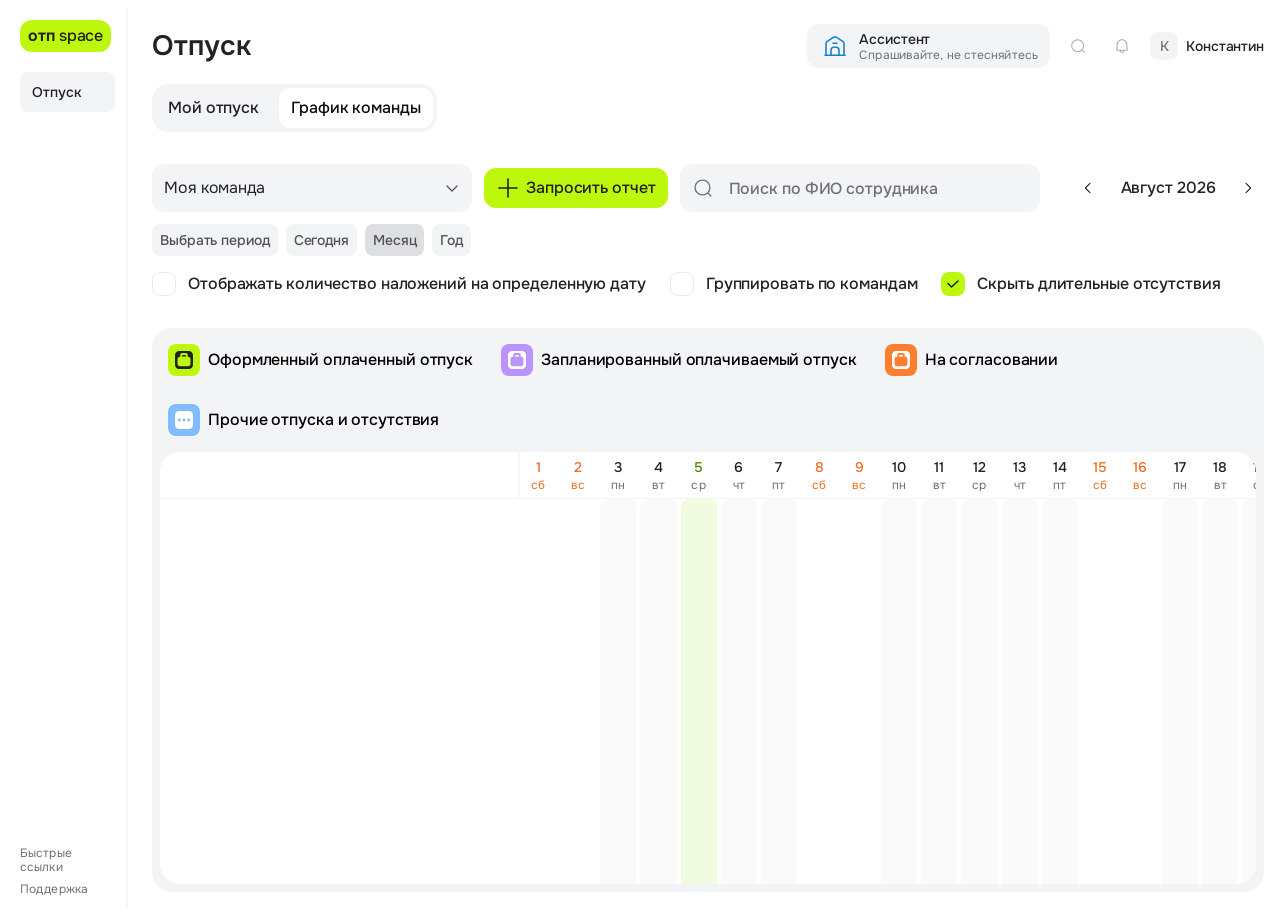
==== commit 18381f52: "deploy: кнопка «Запросить отчет» с меню" ====
--- a/index.html
+++ b/index.html
@@ -4,8 +4,8 @@
     <meta charset="UTF-8" />
     <meta name="viewport" content="width=device-width, initial-scale=1.0" />
     <title>График команды — прототип</title>
-    <script type="module" crossorigin src="./assets/index-BgFDR8Af.js"></script>
-    <link rel="stylesheet" crossorigin href="./assets/index-CYtA6IW3.css">
+    <script type="module" crossorigin src="./assets/index-BrkJbsz7.js"></script>
+    <link rel="stylesheet" crossorigin href="./assets/index-DXvwvs8c.css">
   </head>
   <body>
     <div id="root"></div>
--- a/assets/index-DXvwvs8c.css
+++ b/assets/index-DXvwvs8c.css
@@ -0,0 +1 @@
+:root{--ui-magenta-10:#ffe0fe;--ui-magenta-20:#ffcffe;--ui-magenta-30:#ffb6ff;--ui-magenta-40:#ff93ff;--ui-magenta-50:#ff72ff;--ui-magenta-60:#fd4aff;--ui-magenta-70:#f0f;--ui-magenta-80:#d200c5;--ui-magenta-90:#a40091;--ui-magenta-100:#770062;--ui-magenta-110:#490038;--ui-magenta-120:#2e0022;--ui-magenta-130:#1c0014;--ui-magenta-140:#220419;--ui-magenta-150:#2f0b24;--ui-magenta-160:#3e1733;--ui-magenta-170:#512a46;--ui-magenta-180:#684860;--ui-magenta-190:#846b7e;--ui-magenta-200:#a1889b;--ui-scarlet-10:#ffe0e8;--ui-scarlet-20:#ffcfdc;--ui-scarlet-30:#ffb4c5;--ui-scarlet-40:#ff8da4;--ui-scarlet-50:#ff637f;--ui-scarlet-60:#ff3454;--ui-scarlet-70:#ff0021;--ui-scarlet-80:#d7001b;--ui-scarlet-90:#ad0016;--ui-scarlet-100:#830010;--ui-scarlet-110:#5a000b;--ui-scarlet-120:#3e0008;--ui-scarlet-130:#280005;--ui-scarlet-140:#31050a;--ui-scarlet-150:#3c0b12;--ui-scarlet-160:#4e1b24;--ui-scarlet-170:#62323c;--ui-scarlet-180:#764f59;--ui-scarlet-190:#8b6e75;--ui-scarlet-200:#a4878e;--ui-carrot-10:#ffe5de;--ui-carrot-20:#ffdad1;--ui-carrot-30:#ffc2b2;--ui-carrot-40:#ffa78d;--ui-carrot-50:#ff8863;--ui-carrot-60:#ff6b39;--ui-carrot-70:#f40;--ui-carrot-80:#d03900;--ui-carrot-90:#a02d00;--ui-carrot-100:#712000;--ui-carrot-110:#411300;--ui-carrot-120:#250b00;--ui-carrot-130:#0f0400;--ui-carrot-140:#160802;--ui-carrot-150:#220f07;--ui-carrot-160:#341b11;--ui-carrot-170:#4c3026;--ui-carrot-180:#684e44;--ui-carrot-190:#836c63;--ui-carrot-200:#988077;--ui-tangerine-10:#fff0d3;--ui-tangerine-20:#ffeac4;--ui-tangerine-30:#ffdfa5;--ui-tangerine-40:#ffd280;--ui-tangerine-50:#ffc55a;--ui-tangerine-60:#ffb42c;--ui-tangerine-70:#ffa400;--ui-tangerine-80:#cf8600;--ui-tangerine-90:#a06700;--ui-tangerine-100:#704800;--ui-tangerine-110:#412a00;--ui-tangerine-120:#211500;--ui-tangerine-130:#100a00;--ui-tangerine-140:#160f02;--ui-tangerine-150:#201707;--ui-tangerine-160:#312613;--ui-tangerine-170:#473c28;--ui-tangerine-180:#5d5240;--ui-tangerine-190:#766c59;--ui-tangerine-200:#908571;--ui-banana-10:#f5f5d3;--ui-banana-20:#f5f5bf;--ui-banana-30:#f7f4a5;--ui-banana-40:#f9f288;--ui-banana-50:#fbef69;--ui-banana-60:#fdec4a;--ui-banana-70:#ffe528;--ui-banana-80:#d0b71f;--ui-banana-90:#a08e16;--ui-banana-100:#71640f;--ui-banana-110:#413a08;--ui-banana-120:#211e04;--ui-banana-130:#100e02;--ui-banana-140:#181504;--ui-banana-150:#2a260b;--ui-banana-160:#47411a;--ui-banana-170:#666032;--ui-banana-180:#857f50;--ui-banana-190:#9b9467;--ui-banana-200:#afa578;--ui-slime-10:#f5ffc6;--ui-slime-20:#f1ffb5;--ui-slime-30:#ecff9e;--ui-slime-40:#dffd76;--ui-slime-50:#d1fb4e;--ui-slime-60:#c1f727;--ui-slime-70:#adf000;--ui-slime-80:#8ed214;--ui-slime-90:#69a21f;--ui-slime-100:#4a7421;--ui-slime-110:#294019;--ui-slime-120:#17240f;--ui-slime-130:#0d1309;--ui-slime-140:#121b0d;--ui-slime-150:#202c18;--ui-slime-160:#333f25;--ui-slime-170:#4a5535;--ui-slime-180:#676f49;--ui-slime-190:#83875f;--ui-slime-200:#a6a47b;--ui-malachite-10:#d7ffd2;--ui-malachite-20:#c4ffc1;--ui-malachite-30:#affeaf;--ui-malachite-40:#8afc96;--ui-malachite-50:#61fb83;--ui-malachite-60:#36f475;--ui-malachite-70:#07e268;--ui-malachite-80:#18bc57;--ui-malachite-90:#27984c;--ui-malachite-100:#2a6c3c;--ui-malachite-110:#204127;--ui-malachite-120:#182a1c;--ui-malachite-130:#0e1610;--ui-malachite-140:#151f16;--ui-malachite-150:#223024;--ui-malachite-160:#344636;--ui-malachite-170:#485e4a;--ui-malachite-180:#5f7860;--ui-malachite-190:#769076;--ui-malachite-200:#8da98d;--ui-azure-10:#dcfaff;--ui-azure-20:#d0f8ff;--ui-azure-30:#bbf4ff;--ui-azure-40:#99efff;--ui-azure-50:#77eaff;--ui-azure-60:#56e5ff;--ui-azure-70:#34e0ff;--ui-azure-80:#27c9e6;--ui-azure-90:#1aa7c0;--ui-azure-100:#0f7b8e;--ui-azure-110:#075461;--ui-azure-120:#022f37;--ui-azure-130:#00191d;--ui-azure-140:#052227;--ui-azure-150:#0f3036;--ui-azure-160:#1f454c;--ui-azure-170:#345c63;--ui-azure-180:#4d747a;--ui-azure-190:#6a8c92;--ui-azure-200:#8da6aa;--ui-sky-10:#e6f1fe;--ui-sky-20:#cde5fe;--ui-sky-30:#abd4fe;--ui-sky-40:#80bcfe;--ui-sky-50:#55a4ff;--ui-sky-60:#2c8dff;--ui-sky-70:#0070ff;--ui-sky-80:#0f65d0;--ui-sky-90:#1856a2;--ui-sky-100:#194272;--ui-sky-110:#18314f;--ui-sky-120:#142334;--ui-sky-130:#0d141c;--ui-sky-140:#151d25;--ui-sky-150:#202932;--ui-sky-160:#303a45;--ui-sky-170:#434e59;--ui-sky-180:#596572;--ui-sky-190:#6f7c8d;--ui-sky-200:#8291a4;--ui-navy-10:#e0e1f4;--ui-navy-20:#d2d4f4;--ui-navy-30:#b2b6f6;--ui-navy-40:#8b93f8;--ui-navy-50:#5864fb;--ui-navy-60:#2c3cfd;--ui-navy-70:#0015ff;--ui-navy-80:#1123d3;--ui-navy-90:#1927a2;--ui-navy-100:#1a2576;--ui-navy-110:#151b47;--ui-navy-120:#101329;--ui-navy-130:#0b0c17;--ui-navy-140:#111421;--ui-navy-150:#1c1f30;--ui-navy-160:#2a2f43;--ui-navy-170:#3c4258;--ui-navy-180:#515870;--ui-navy-190:#67718a;--ui-navy-200:#7f8aa5;--ui-violet-10:#e8deff;--ui-violet-20:#e1d4ff;--ui-violet-30:#d4bfff;--ui-violet-40:#ba93fd;--ui-violet-50:#9e60fd;--ui-violet-60:#852dfd;--ui-violet-70:#7200fd;--ui-violet-80:#6713d0;--ui-violet-90:#581ea3;--ui-violet-100:#452176;--ui-violet-110:#2e1b49;--ui-violet-120:#1f142f;--ui-violet-130:#130d1c;--ui-violet-140:#171120;--ui-violet-150:#211a2b;--ui-violet-160:#362d43;--ui-violet-170:#50475f;--ui-violet-180:#6c647a;--ui-violet-190:#877f93;--ui-violet-200:#9c95aa;--ui-plum-10:#f7e5ff;--ui-plum-20:#f0cdff;--ui-plum-30:#e4acff;--ui-plum-40:#d380ff;--ui-plum-50:#c255ff;--ui-plum-60:#af2bff;--ui-plum-70:#9b00ff;--ui-plum-80:#8401d6;--ui-plum-90:#6d01ad;--ui-plum-100:#540283;--ui-plum-110:#3a0159;--ui-plum-120:#2a0141;--ui-plum-130:#1d012c;--ui-plum-140:#230632;--ui-plum-150:#2d103d;--ui-plum-160:#3d204d;--ui-plum-170:#51375f;--ui-plum-180:#6f597c;--ui-plum-190:#8c7894;--ui-plum-200:#a793af;--ui-neutral-0:#fff;--ui-neutral-10:#f9f9fa;--ui-neutral-20:#f3f4f6;--ui-neutral-30:#eff0f2;--ui-neutral-40:#e8eaed;--ui-neutral-50:#e2e4e6;--ui-neutral-60:#dedfe1;--ui-neutral-70:#dadbdc;--ui-neutral-80:#d3d3d4;--ui-neutral-90:#cbcbcb;--ui-neutral-100:#c3c3c3;--ui-neutral-110:#bbb;--ui-neutral-120:#b3b2b2;--ui-neutral-130:#ababab;--ui-neutral-140:#9d9d9d;--ui-neutral-150:#909090;--ui-neutral-160:gray;--ui-neutral-170:#717171;--ui-neutral-180:#626262;--ui-neutral-190:#525252;--ui-neutral-200:#4c4c4c;--ui-neutral-210:#404040;--ui-neutral-220:#333;--ui-neutral-230:#2a2a2a;--ui-neutral-240:#222;--ui-neutral-250:#1f1f1f;--ui-neutral-260:#1c1c1c;--ui-neutral-270:#181818;--ui-neutral-280:#141414;--ui-neutral-290:#0d0d0d;--ui-neutral-300:#000;--ui-lime-light-10:#f0fbdf;--ui-lime-light-20:#e1f3b4;--ui-lime-light-30:#d6ed9b;--ui-lime-light-40:#bfe363;--ui-lime-light-50:#a8dd22;--ui-lime-light-60:#9ed020;--ui-lime-light-70:#bdf70d;--ui-lime-light-80:#ade307;--ui-lime-light-90:#538600;--ui-lime-light-100:#3b6302;--ui-lime-light-110:#254002;--ui-lime-light-120:#82bf00;--ui-lime-light-130:#c1ff05;--ui-lime-light-140:#cdfc68;--ui-lime-dark-10:#1d1e1a;--ui-lime-dark-20:#26281f;--ui-lime-dark-30:#303423;--ui-lime-dark-40:#434931;--ui-lime-dark-50:#535c38;--ui-lime-dark-60:#788551;--ui-lime-dark-70:#d4ff52;--ui-lime-dark-80:#dfff7f;--ui-lime-dark-90:#cbf291;--ui-lime-dark-100:#dbf6b1;--ui-lime-dark-110:#eafad1;--ui-lime-dark-120:#bfff60;--ui-lime-dark-130:#c1ff05;--ui-lime-dark-140:#d0fc71;--ui-orange-light-10:#fff3f0;--ui-orange-light-20:#fae1db;--ui-orange-light-30:#f7d7cf;--ui-orange-light-40:#f4c8bd;--ui-orange-light-50:#f0b6a8;--ui-orange-light-60:#eea390;--ui-orange-light-70:#ff7f32;--ui-orange-light-80:#ed7126;--ui-orange-light-90:#ed7126;--ui-orange-light-100:#c15217;--ui-orange-light-110:#95380c;--ui-orange-dark-10:#211917;--ui-orange-dark-20:#31211c;--ui-orange-dark-30:#422c24;--ui-orange-dark-40:#58382c;--ui-orange-dark-50:#7a4e3e;--ui-orange-dark-60:#9f5e46;--ui-orange-dark-70:#ee8343;--ui-orange-dark-80:#f79b64;--ui-orange-dark-90:#f7985d;--ui-orange-dark-100:#fbb78d;--ui-orange-dark-110:#ffd7bf;--ui-purple-light-10:#f4f0ff;--ui-purple-light-20:#e8deff;--ui-purple-light-30:#e3d6ff;--ui-purple-light-40:#d5c2ff;--ui-purple-light-50:#bd9eff;--ui-purple-light-60:#a379fb;--ui-purple-light-70:#9e6fc3;--ui-purple-light-80:#8550ad;--ui-purple-light-90:#6a2cb5;--ui-purple-light-100:#4b217e;--ui-purple-light-110:#35165c;--ui-purple-dark-10:#241d2f;--ui-purple-dark-20:#30253c;--ui-purple-dark-30:#412e52;--ui-purple-dark-40:#583e6f;--ui-purple-dark-50:#6d4d89;--ui-purple-dark-60:#8c61b3;--ui-purple-dark-70:#8550ad;--ui-purple-dark-80:#915eb7;--ui-purple-dark-90:#c198f9;--ui-purple-dark-100:#d5befc;--ui-purple-dark-110:#ede5ff;--ui-blue-light-10:#edf6fd;--ui-blue-light-20:#d6eafc;--ui-blue-light-30:#c8e1fc;--ui-blue-light-40:#b5d9f9;--ui-blue-light-50:#9fcff9;--ui-blue-light-60:#80c0fa;--ui-blue-light-70:#2f9cea;--ui-blue-light-80:#1582d0;--ui-blue-light-90:#1582d0;--ui-blue-light-100:#287cba;--ui-blue-light-110:#052c50;--ui-blue-dark-10:#161c23;--ui-blue-dark-20:#1c2b3b;--ui-blue-dark-30:#223a53;--ui-blue-dark-40:#2f5074;--ui-blue-dark-50:#3d6794;--ui-blue-dark-60:#5585b9;--ui-blue-dark-70:#2f9cea;--ui-blue-dark-80:#46a7ec;--ui-blue-dark-90:#70b6e8;--ui-blue-dark-100:#8bc8f3;--ui-blue-dark-110:#d6eafc;--ui-red-light-10:#fdeeef;--ui-red-light-20:#fae1e2;--ui-red-light-30:#f7d4d8;--ui-red-light-40:#f3bec4;--ui-red-light-50:#eea5ad;--ui-red-light-60:#e88792;--ui-red-light-70:#e4444a;--ui-red-light-80:#c73338;--ui-red-light-90:#ea2c45;--ui-red-light-100:#c51e37;--ui-red-light-110:#9f122b;--ui-red-dark-10:#231719;--ui-red-dark-20:#302123;--ui-red-dark-30:#462a2f;--ui-red-dark-40:#663d44;--ui-red-dark-50:#874a55;--ui-red-dark-60:#b25768;--ui-red-dark-70:#d7474c;--ui-red-dark-80:#d7565a;--ui-red-dark-90:#ff5269;--ui-red-dark-100:#fb91a5;--ui-red-dark-110:#f8ced8;--ui-opacity-neutral-0-0:#fff0;--ui-opacity-neutral-0-2:#ffffff05;--ui-opacity-neutral-0-4:#ffffff0a;--ui-opacity-neutral-0-5:#ffffff0d;--ui-opacity-neutral-0-10:#ffffff1a;--ui-opacity-neutral-0-15:#ffffff26;--ui-opacity-neutral-0-20:#fff3;--ui-opacity-neutral-0-30:#ffffff4d;--ui-opacity-neutral-0-40:#fff6;--ui-opacity-neutral-0-55:#ffffff8c;--ui-opacity-neutral-0-75:#ffffffbf;--ui-opacity-neutral-10-0:#f9f9fa00;--ui-opacity-neutral-20-0:#f3f4f600;--ui-opacity-neutral-20-80:#f3f4f6cc;--ui-opacity-neutral-230-0:#2a2a2a00;--ui-opacity-neutral-260-0:#1c1c1c00;--ui-opacity-neutral-280-0:#14141400;--ui-opacity-neutral-290-0:#0d0d0d00;--ui-opacity-neutral-290-80:#0d0d0dcc;--ui-opacity-neutral-300-0:#0000;--ui-opacity-neutral-300-2:#00000005;--ui-opacity-neutral-300-4:#0000000a;--ui-opacity-neutral-300-5:#0000000d;--ui-opacity-neutral-300-6:#0000000f;--ui-opacity-neutral-300-10:#0000001a;--ui-opacity-neutral-300-20:#0003;--ui-opacity-neutral-300-30:#0000004d;--ui-opacity-neutral-300-40:#0006;--ui-opacity-neutral-300-55:#0000008c;--ui-opacity-neutral-300-75:#000000bf;--ui-opacity-accent-lime-old-16:#cdfc6829;--ui-opacity-accent-lime-old-10:#89ca001a;--ui-opacity-accent-shadow-08:#0d0a2b14;--ui-base-texticons-primary:var(--ui-neutral-240);--ui-base-texticons-secondary:var(--ui-neutral-190);--ui-base-texticons-tertiary:var(--ui-neutral-170);--ui-base-texticons-disabled:var(--ui-neutral-130);--ui-base-texticons-invert:var(--ui-neutral-0);--ui-base-texticons-lime-bright:var(--ui-lime-light-120);--ui-base-texticons-lime-intense:var(--ui-lime-light-90);--ui-base-texticons-lime-average:var(--ui-lime-light-100);--ui-base-texticons-lime-contrast:var(--ui-lime-light-110);--ui-base-surface-primary-block-normal:var(--ui-neutral-0);--ui-base-surface-primary-background:var(--ui-neutral-20);--ui-base-surface-primary-contrast-normal:var(--ui-neutral-240);--ui-base-surface-primary-contrast-active:var(--ui-neutral-250);--ui-base-surface-primary-lime-normal:var(--ui-lime-light-70);--ui-base-surface-primary-lime-active:var(--ui-lime-light-80);--ui-base-surface-primary-lime-pressed:var(--ui-lime-light-120);--ui-base-surface-secondary-standard-neutral-normal:var(--ui-neutral-20);--ui-base-surface-secondary-standard-neutral-active:var(--ui-neutral-40);--ui-base-surface-secondary-standard-neutral-pressed:var(--ui-neutral-60);--ui-base-surface-secondary-standard-lime-normal:var(--ui-lime-light-10);--ui-base-surface-secondary-standard-lime-active:var(--ui-lime-light-20);--ui-base-surface-secondary-standard-lime-pressed:var(--ui-lime-light-40);--ui-base-surface-secondary-contrast-neutral-normal:var(--ui-neutral-40);--ui-base-surface-secondary-contrast-neutral-active:var(--ui-neutral-50);--ui-base-surface-secondary-contrast-neutral-pressed:var(--ui-neutral-70);--ui-base-surface-secondary-contrast-lime-normal:var(--ui-lime-light-20);--ui-base-surface-secondary-contrast-lime-active:var(--ui-lime-light-30);--ui-base-surface-secondary-contrast-lime-pressed:var(--ui-lime-light-40);--ui-base-surface-tertiary-neutral-normal:var(--ui-neutral-10);--ui-base-surface-tertiary-neutral-active:var(--ui-neutral-20);--ui-base-surface-tertiary-neutral-pressed:var(--ui-neutral-40);--ui-base-border-standard-neutral-normal:var(--ui-neutral-40);--ui-base-border-standard-neutral-active:var(--ui-neutral-60);--ui-base-border-standard-neutral-light-normal:var(--ui-neutral-20);--ui-base-border-standard-neutral-light-active:var(--ui-neutral-30);--ui-base-border-standard-lime-normal:var(--ui-lime-light-20);--ui-base-border-standard-lime-active:var(--ui-lime-light-30);--ui-base-border-contrast-neutral-contrast-normal:var(--ui-neutral-50);--ui-base-border-contrast-neutral-contrast-active:var(--ui-neutral-60);--ui-base-border-contrast-lime-contrast-normal:var(--ui-lime-light-30);--ui-base-border-contrast-lime-contrast-active:var(--ui-lime-light-40);--ui-colorfull-texticons-orange-intense:var(--ui-orange-light-90);--ui-colorfull-texticons-orange-average:var(--ui-orange-light-100);--ui-colorfull-texticons-orange-contrast:var(--ui-orange-light-110);--ui-colorfull-texticons-purple-intense:var(--ui-purple-light-90);--ui-colorfull-texticons-purple-average:var(--ui-purple-light-100);--ui-colorfull-texticons-purple-contrast:var(--ui-purple-light-110);--ui-colorfull-texticons-blue-intense:var(--ui-blue-light-90);--ui-colorfull-texticons-blue-average:var(--ui-blue-light-100);--ui-colorfull-texticons-blue-contrast:var(--ui-blue-light-110);--ui-colorfull-texticons-red-intense:var(--ui-red-light-90);--ui-colorfull-texticons-red-average:var(--ui-red-light-100);--ui-colorfull-texticons-red-contrast:var(--ui-red-light-110);--ui-colorfull-surface-primary-orange-normal:var(--ui-orange-light-70);--ui-colorfull-surface-primary-orange-active:var(--ui-orange-light-80);--ui-colorfull-surface-primary-orange-pressed:var(--ui-orange-light-100);--ui-colorfull-surface-primary-purple-normal:var(--ui-purple-light-70);--ui-colorfull-surface-primary-purple-active:var(--ui-purple-light-80);--ui-colorfull-surface-primary-purple-pressed:var(--ui-purple-light-90);--ui-colorfull-surface-primary-blue-normal:var(--ui-blue-light-70);--ui-colorfull-surface-primary-blue-active:var(--ui-blue-light-80);--ui-colorfull-surface-primary-blue-pressed:var(--ui-blue-light-100);--ui-colorfull-surface-primary-red-normal:var(--ui-red-light-70);--ui-colorfull-surface-primary-red-active:var(--ui-red-light-80);--ui-colorfull-surface-primary-red-pressed:var(--ui-red-light-110);--ui-colorfull-surface-secondary-standard-orange-normal:var(--ui-orange-light-10);--ui-colorfull-surface-secondary-standard-orange-active:var(--ui-orange-light-20);--ui-colorfull-surface-secondary-standard-orange-pressed:var(--ui-orange-light-40);--ui-colorfull-surface-secondary-standard-purple-normal:var(--ui-purple-light-10);--ui-colorfull-surface-secondary-standard-purple-active:var(--ui-purple-light-20);--ui-colorfull-surface-secondary-standard-purple-pressed:var(--ui-purple-light-40);--ui-colorfull-surface-secondary-standard-blue-normal:var(--ui-blue-light-10);--ui-colorfull-surface-secondary-standard-blue-active:var(--ui-blue-light-20);--ui-colorfull-surface-secondary-standard-blue-pressed:var(--ui-blue-light-40);--ui-colorfull-surface-secondary-standard-red-normal:var(--ui-red-light-10);--ui-colorfull-surface-secondary-standard-red-active:var(--ui-red-light-20);--ui-colorfull-surface-secondary-standard-red-pressed:var(--ui-red-light-40);--ui-colorfull-surface-secondary-contrast-orange-normal:var(--ui-orange-light-20);--ui-colorfull-surface-secondary-contrast-orange-active:var(--ui-orange-light-30);--ui-colorfull-surface-secondary-contrast-orange-pressed:var(--ui-orange-light-40);--ui-colorfull-surface-secondary-contrast-purple-normal:var(--ui-purple-light-20);--ui-colorfull-surface-secondary-contrast-purple-active:var(--ui-purple-light-30);--ui-colorfull-surface-secondary-contrast-purple-pressed:var(--ui-purple-light-40);--ui-colorfull-surface-secondary-contrast-blue-normal:var(--ui-blue-light-20);--ui-colorfull-surface-secondary-contrast-blue-active:var(--ui-blue-light-30);--ui-colorfull-surface-secondary-contrast-blue-pressed:var(--ui-blue-light-50);--ui-colorfull-surface-secondary-contrast-red-normal:var(--ui-red-light-20);--ui-colorfull-surface-secondary-contrast-red-active:var(--ui-red-light-30);--ui-colorfull-surface-secondary-contrast-red-pressed:var(--ui-red-light-40);--ui-colorfull-border-standard-orange-normal:var(--ui-orange-light-20);--ui-colorfull-border-standard-orange-active:var(--ui-orange-light-30);--ui-colorfull-border-standard-purple-normal:var(--ui-purple-light-20);--ui-colorfull-border-standard-purple-active:var(--ui-purple-light-30);--ui-colorfull-border-standard-blue-normal:var(--ui-blue-light-20);--ui-colorfull-border-standard-blue-active:var(--ui-blue-light-30);--ui-colorfull-border-standard-red-normal:var(--ui-red-light-20);--ui-colorfull-border-standard-red-active:var(--ui-red-light-30);--ui-colorfull-border-contrast-orange-normal:var(--ui-orange-light-30);--ui-colorfull-border-contrast-orange-active:var(--ui-orange-light-40);--ui-colorfull-border-contrast-purple-normal:var(--ui-purple-light-30);--ui-colorfull-border-contrast-purple-active:var(--ui-purple-light-40);--ui-colorfull-border-contrast-blue-normal:var(--ui-blue-light-30);--ui-colorfull-border-contrast-blue-active:var(--ui-blue-light-40);--ui-colorfull-border-contrast-red-normal:var(--ui-red-light-30);--ui-colorfull-border-contrast-red-active:var(--ui-red-light-40);--ui-universal-neutral-white:var(--ui-neutral-0);--ui-universal-neutral-light-gray:var(--ui-neutral-130);--ui-universal-neutral-gray:var(--ui-neutral-190);--ui-universal-neutral-dark:var(--ui-neutral-240);--ui-universal-neutral-black:var(--ui-neutral-290);--ui-universal-neutral-full-black:var(--ui-neutral-300);--ui-universal-brand-lime-soft:var(--ui-lime-light-140);--ui-universal-brand-lime:var(--ui-lime-light-130);--ui-universal-brand-orange:var(--ui-orange-light-70);--ui-universal-brand-purple:var(--ui-purple-light-70);--ui-universal-brand-blue-light:var(--ui-blue-light-30);--ui-universal-alpha-white-5:var(--ui-opacity-neutral-0-5);--ui-universal-alpha-white-10:var(--ui-opacity-neutral-0-10);--ui-universal-alpha-white-20:var(--ui-opacity-neutral-0-20);--ui-universal-alpha-white-30:var(--ui-opacity-neutral-0-30);--ui-universal-alpha-white-55:var(--ui-opacity-neutral-0-55);--ui-universal-alpha-white-75:var(--ui-opacity-neutral-0-75);--ui-universal-alpha-black-5:var(--ui-opacity-neutral-300-5);--ui-universal-alpha-black-10:var(--ui-opacity-neutral-300-10);--ui-universal-alpha-black-20:var(--ui-opacity-neutral-300-20);--ui-universal-alpha-black-30:var(--ui-opacity-neutral-300-30);--ui-universal-alpha-black-55:var(--ui-opacity-neutral-300-55);--ui-universal-alpha-black-75:var(--ui-opacity-neutral-300-75);--ui-special-texticons-alpha-300:var(--ui-opacity-neutral-300-40);--ui-special-texticons-alpha-500:var(--ui-opacity-neutral-300-75);--ui-special-texticons-white-alternative-legacy:var(--ui-neutral-0);--ui-special-texticons-quaternary-legacy:var(--ui-neutral-30);--ui-special-texticons-yellow-legacy:#fcd506;--ui-special-surface-primary-ghost-normal:var(--ui-neutral-10);--ui-special-surface-primary-darker-normal:var(--ui-neutral-0);--ui-special-surface-primary-lighter-normal:var(--ui-neutral-0);--ui-special-surface-primary-tobg-normal:var(--ui-neutral-0);--ui-special-surface-primary-highcontrast-normal:var(--ui-neutral-280);--ui-special-surface-primary-highcontrast-active:var(--ui-neutral-260);--ui-special-surface-primary-dark-normal:var(--ui-neutral-240);--ui-special-surface-primary-black-white:var(--ui-neutral-300);--ui-special-surface-primary-pinscreen-legacy:var(--ui-purple-light-70);--ui-special-surface-primary-quaternary-legacy:var(--ui-neutral-130);--ui-special-surface-secondary-onghost-normal:var(--ui-neutral-30);--ui-special-surface-secondary-onghost-active:var(--ui-neutral-40);--ui-special-surface-secondary-onghost-pressed:var(--ui-neutral-60);--ui-special-border-onghost:var(--ui-neutral-30);--ui-special-border-as-a-block:var(--ui-neutral-0);--ui-special-border-as-a-bg:var(--ui-neutral-20);--ui-special-alpha-neutral-100:var(--ui-opacity-neutral-300-2);--ui-special-alpha-neutral-200:var(--ui-opacity-neutral-300-5);--ui-special-alpha-neutral-300:var(--ui-opacity-neutral-300-10);--ui-special-alpha-neutral-400:var(--ui-opacity-neutral-300-20);--ui-special-alpha-neutral-500:var(--ui-opacity-neutral-300-30);--ui-special-alpha-neutral-600:var(--ui-opacity-neutral-300-40);--ui-special-alpha-neutral-700:var(--ui-opacity-neutral-300-55);--ui-special-alpha-neutral-800:var(--ui-opacity-neutral-300-75);--ui-special-alpha-invert-100:var(--ui-opacity-neutral-0-2);--ui-special-alpha-invert-200:var(--ui-opacity-neutral-0-5);--ui-special-alpha-invert-300:var(--ui-opacity-neutral-0-10);--ui-special-alpha-invert-400:var(--ui-opacity-neutral-0-20);--ui-special-alpha-invert-500:var(--ui-opacity-neutral-0-30);--ui-special-alpha-invert-600:var(--ui-opacity-neutral-0-40);--ui-special-alpha-invert-700:var(--ui-opacity-neutral-0-55);--ui-special-alpha-invert-800:var(--ui-opacity-neutral-0-75);--ui-special-effects-faders-block-0:var(--ui-opacity-neutral-0-0);--ui-special-effects-faders-block-100:var(--ui-neutral-0);--ui-special-effects-faders-bg-0:var(--ui-opacity-neutral-20-0);--ui-special-effects-faders-bg-80:var(--ui-opacity-neutral-20-80);--ui-special-effects-faders-bg-100:var(--ui-neutral-20);--ui-special-effects-faders-ghost-0:var(--ui-opacity-neutral-10-0);--ui-special-effects-faders-darker-0:var(--ui-opacity-neutral-0-0);--ui-special-effects-faders-lighter-0:var(--ui-opacity-neutral-0-0);--ui-special-effects-faders-tobg-0:var(--ui-opacity-neutral-0-0);--ui-special-effects-overlay-popup-behind:var(--ui-opacity-neutral-300-30);--ui-special-effects-shadow-md:var(--ui-opacity-accent-shadow-08);--ui-special-effects-shimmer-base-normal:var(--ui-opacity-neutral-300-4);--ui-special-effects-shimmer-base-invert:var(--ui-opacity-neutral-0-5);--ui-special-effects-shimmer-base-universal:var(--ui-opacity-neutral-0-5);--ui-special-effects-shimmer-base-onlime:var(--ui-opacity-neutral-300-6);--ui-special-effects-shimmer-glow-normal:var(--ui-opacity-neutral-300-0);--ui-special-effects-shimmer-glow-invert:var(--ui-opacity-neutral-0-10);--ui-special-effects-shimmer-glow-universal:var(--ui-opacity-neutral-0-10);--ui-special-effects-shimmer-glow-onlime:var(--ui-opacity-neutral-300-0);--ui-special-effects-reaction-gray:var(--ui-opacity-neutral-300-5);--ui-special-effects-reaction-gray-secondary:var(--ui-opacity-neutral-300-10);--ui-special-effects-reaction-lime:var(--ui-opacity-accent-lime-old-16);--ui-special-texticons-legacy-alpha-300:var(--ui-opacity-neutral-300-40);--ui-special-texticons-legacy-alpha-500:var(--ui-opacity-neutral-300-75);--ui-special-texticons-legacy-white-alternative-legacy:var(--ui-neutral-0);--ui-special-texticons-legacy-quaternary-legacy:var(--ui-neutral-30);--ui-special-texticons-legacy-yellow-legacy:#fcd506;--ui-vibrant-adaptive-mg-40-110:var(--ui-magenta-40);--ui-vibrant-adaptive-sc-70-90:var(--ui-scarlet-70);--ui-vibrant-adaptive-sc-50-110:var(--ui-scarlet-50);--ui-vibrant-adaptive-sc-40-160:var(--ui-scarlet-40);--ui-vibrant-adaptive-sc-30-130:var(--ui-scarlet-30);--ui-vibrant-adaptive-cr-50-90:var(--ui-carrot-50);--ui-vibrant-adaptive-cr-40-110:var(--ui-carrot-40);--ui-vibrant-adaptive-cr-20-100:var(--ui-carrot-20);--ui-vibrant-adaptive-cr-30-50:var(--ui-carrot-30);--ui-vibrant-adaptive-cr-10-130:var(--ui-carrot-10);--ui-vibrant-adaptive-tg-70-90:var(--ui-tangerine-70);--ui-vibrant-adaptive-tg-60-110:var(--ui-tangerine-60);--ui-vibrant-adaptive-tn-50-110:var(--ui-tangerine-50);--ui-vibrant-adaptive-tg-20-160:var(--ui-tangerine-20);--ui-vibrant-adaptive-tg-10-140:var(--ui-tangerine-10);--ui-vibrant-adaptive-bn-50-160:var(--ui-banana-50);--ui-vibrant-adaptive-bn-40-150:var(--ui-banana-40);--ui-vibrant-adaptive-bn-10-140:var(--ui-banana-10);--ui-vibrant-adaptive-sl-70-90:var(--ui-slime-70);--ui-vibrant-adaptive-sl-50-110:var(--ui-slime-50);--ui-vibrant-adaptive-sl-60-100:var(--ui-slime-60);--ui-vibrant-adaptive-sl-40-150:var(--ui-slime-40);--ui-vibrant-adaptive-sl-30-160:var(--ui-slime-30);--ui-vibrant-adaptive-sl-20-180:var(--ui-slime-20);--ui-vibrant-adaptive-sl-20-150:var(--ui-slime-20);--ui-vibrant-adaptive-sl-20-110:var(--ui-slime-20);--ui-vibrant-adaptive-sl-10-130:var(--ui-slime-10);--ui-vibrant-adaptive-ml-40-110:var(--ui-malachite-40);--ui-vibrant-adaptive-az-40-110:var(--ui-azure-40);--ui-vibrant-adaptive-sk-40-90:var(--ui-sky-40);--ui-vibrant-adaptive-sk-40-110:var(--ui-sky-40);--ui-vibrant-adaptive-sk-30-150:var(--ui-sky-30);--ui-vibrant-adaptive-sk-20-180:var(--ui-sky-20);--ui-vibrant-adaptive-nv-40-100:var(--ui-navy-40);--ui-vibrant-adaptive-nv-30-180:var(--ui-navy-30);--ui-vibrant-adaptive-nv-20-160:var(--ui-navy-20);--ui-vibrant-adaptive-nv-10-140:var(--ui-navy-10);--ui-vibrant-adaptive-vl-40-110:var(--ui-violet-40);--ui-vibrant-adaptive-vl-40-90:var(--ui-violet-40);--ui-vibrant-adaptive-vl-30-150:var(--ui-violet-30);--ui-vibrant-adaptive-vl-20-100:var(--ui-violet-20);--ui-vibrant-adaptive-pl-20-180:var(--ui-plum-20);--ui-vibrant-adaptive-pl-40-160:var(--ui-plum-40);--ui-vibrant-universal-sc-70:var(--ui-scarlet-70);--ui-vibrant-universal-cr-70:var(--ui-carrot-70);--ui-vibrant-universal-cr-60:var(--ui-carrot-60);--ui-vibrant-universal-tn-70:var(--ui-tangerine-70);--ui-vibrant-universal-bn-70:var(--ui-banana-70);--ui-vibrant-universal-sl-70:var(--ui-slime-70);--ui-vibrant-universal-ml-70:var(--ui-malachite-70);--ui-vibrant-universal-ml-10:var(--ui-malachite-10);--ui-vibrant-universal-az-70:var(--ui-azure-70);--ui-vibrant-universal-sk-80:var(--ui-sky-80);--ui-vibrant-universal-sk-70:var(--ui-sky-70);--ui-vibrant-universal-sk-10:var(--ui-sky-10);--ui-vibrant-universal-nv-70:var(--ui-navy-70);--ui-vibrant-universal-vl-80:var(--ui-violet-80);--ui-vibrant-universal-vl-40:var(--ui-violet-40);--ui-vibrant-universal-pl-70:var(--ui-plum-70);--ui-vibrant-universal-mg-70:var(--ui-magenta-70);--ui-vibrant-universal-mg-60:var(--ui-magenta-60);--ui-vibrant-categories-fill-sc-10-170:var(--ui-scarlet-10);--ui-vibrant-categories-fill-cr-10-170:var(--ui-carrot-10);--ui-vibrant-categories-fill-cr-20-170:var(--ui-carrot-20);--ui-vibrant-categories-fill-tg-20-170:var(--ui-tangerine-20);--ui-vibrant-categories-fill-tg-30-180:var(--ui-tangerine-30);--ui-vibrant-categories-fill-bn-30-160:var(--ui-banana-30);--ui-vibrant-categories-fill-sl-30-160:var(--ui-slime-30);--ui-vibrant-categories-fill-ml-10-110:var(--ui-malachite-10);--ui-vibrant-categories-fill-az-10-160:var(--ui-azure-10);--ui-vibrant-categories-fill-az-10-170:var(--ui-azure-10);--ui-vibrant-categories-fill-sk-10-100:var(--ui-sky-10);--ui-vibrant-categories-fill-sk-10-110:var(--ui-sky-10);--ui-vibrant-categories-fill-sk-10-170:var(--ui-sky-10);--ui-vibrant-categories-fill-nv-10-170:var(--ui-navy-10);--ui-vibrant-categories-fill-vl-10-100:var(--ui-violet-10);--ui-vibrant-categories-fill-vl-10-170:var(--ui-violet-10);--ui-vibrant-categories-fill-pl-10-170:var(--ui-plum-10);--ui-vibrant-categories-fill-mg-10-170:var(--ui-magenta-10);--ui-vibrant-categories-shape-sc-70-30:var(--ui-scarlet-70);--ui-vibrant-categories-shape-cr-80-40:var(--ui-carrot-80);--ui-vibrant-categories-shape-cr-70-50:var(--ui-carrot-70);--ui-vibrant-categories-shape-tg-80-60:var(--ui-tangerine-80);--ui-vibrant-categories-shape-tg-90-40:var(--ui-tangerine-90);--ui-vibrant-categories-shape-bn-90-80:var(--ui-banana-90);--ui-vibrant-categories-shape-sl-100-50:var(--ui-slime-100);--ui-vibrant-categories-shape-ml-90-50:var(--ui-malachite-90);--ui-vibrant-categories-shape-az-90-50:var(--ui-azure-90);--ui-vibrant-categories-shape-az-180-70:var(--ui-azure-180);--ui-vibrant-categories-shape-sk-60-30:var(--ui-sky-60);--ui-vibrant-categories-shape-sk-70-40:var(--ui-sky-70);--ui-vibrant-categories-shape-sk-80-40:var(--ui-sky-80);--ui-vibrant-categories-shape-nv-60-30:var(--ui-navy-60);--ui-vibrant-categories-shape-vl-60-30:var(--ui-violet-60);--ui-vibrant-categories-shape-vl-80-30:var(--ui-violet-80);--ui-vibrant-categories-shape-pl-170-30:var(--ui-plum-170);--ui-vibrant-categories-shape-mg-80-40:var(--ui-magenta-80);--ui-vibrant-categories-shape-mg-100-30:var(--ui-magenta-100);--ui-vibrant-legacy-cr-100-110:var(--ui-carrot-100);--ui-vibrant-legacy-cr-40-50:var(--ui-carrot-40);--ui-vibrant-legacy-cr-30-110:var(--ui-carrot-30);--ui-vibrant-legacy-cr-10-110:var(--ui-carrot-10);--ui-vibrant-legacy-cr-10-tg-160:var(--ui-carrot-10);--ui-vibrant-legacy-ct-10-180:var(--ui-carrot-10);--ui-vibrant-legacy-tg-90:var(--ui-tangerine-90);--ui-vibrant-legacy-tg-40-50:var(--ui-tangerine-40);--ui-vibrant-legacy-tg-30-160:var(--ui-tangerine-30);--ui-vibrant-legacy-tg-10-170:var(--ui-tangerine-10);--ui-vibrant-legacy-tg-10-180:var(--ui-tangerine-10);--ui-vibrant-legacy-bn-40-sl-90:var(--ui-banana-40);--ui-vibrant-legacy-bn-10-140:var(--ui-banana-10);--ui-vibrant-legacy-sl-80-ml-100:var(--ui-slime-80);--ui-vibrant-legacy-sl-40-50:var(--ui-slime-40);--ui-vibrant-legacy-sl-30-100:var(--ui-slime-30);--ui-vibrant-legacy-sl-20-150:var(--ui-slime-20);--ui-vibrant-legacy-sl-10-110:var(--ui-slime-10);--ui-vibrant-legacy-sl-10-160:var(--ui-slime-10);--ui-vibrant-legacy-ml-90-180:var(--ui-malachite-90);--ui-vibrant-legacy-ml-70-100:var(--ui-malachite-70);--ui-vibrant-legacy-ml-30-100:var(--ui-malachite-30);--ui-vibrant-legacy-az-80-sk-90:var(--ui-azure-80);--ui-vibrant-legacy-sk-80-40:var(--ui-sky-80);--ui-vibrant-legacy-sk-20-160:var(--ui-sky-20);--ui-vibrant-legacy-vl-30-nv-130:var(--ui-violet-30);--ui-vibrant-legacy-vl-10-150:var(--ui-violet-10);--ui-vibrant-legacy-vl-10-120:var(--ui-violet-10);--ui-vibrant-legacy-vl-0-160:var(--ui-neutral-0);--ui-vibrant-legacy-pl-40-vl-40:var(--ui-plum-40);--ui-vibrant-legacy-pl-40-vl-100:var(--ui-plum-40);--ui-vibrant-legacy-nt-0-250:var(--ui-neutral-0);--ui-vibrant-legacy-nt-0-220:var(--ui-neutral-0);--ui-vibrant-legacy-nt-20-240:var(--ui-neutral-20);--ui-vibrant-legacy-nt-50-240:var(--ui-neutral-50);--ui-unit-0:0px;--ui-unit-1:1px;--ui-unit-1-2:1.2px;--ui-unit-1-5:1.5px;--ui-unit-1-8:1.8px;--ui-unit-2:2px;--ui-unit-2-4:2.4px;--ui-unit-4:4px;--ui-unit-6:6px;--ui-unit-8:8px;--ui-unit-12:12px;--ui-unit-16:16px;--ui-unit-20:20px;--ui-unit-24:24px;--ui-unit-28:28px;--ui-unit-32:32px;--ui-unit-36:36px;--ui-unit-40:40px;--ui-unit-48:48px;--ui-unit-56:56px;--ui-unit-64:64px;--ui-unit-72:72px;--ui-unit-80:80px;--ui-unit-96:96px;--ui-unit-100:100px;--ui-unit-120:120px;--ui-unit-140:140px;--ui-unit-160:160px;--ui-unit-200:200px;--ui-radius-none:var(--ui-unit-0);--ui-radius-xxs:var(--ui-unit-2);--ui-radius-xs:var(--ui-unit-4);--ui-radius-sm:var(--ui-unit-8);--ui-radius-md:var(--ui-unit-12);--ui-radius-lg:var(--ui-unit-16);--ui-radius-xl:var(--ui-unit-20);--ui-radius-xxl:var(--ui-unit-24);--ui-radius-exs:var(--ui-unit-32);--ui-radius-esm:var(--ui-unit-40);--ui-radius-emd:var(--ui-unit-48);--ui-radius-rounded:var(--ui-unit-200);--ui-spacing-no:var(--ui-unit-0);--ui-spacing-xxxs:var(--ui-unit-1);--ui-spacing-xxs:var(--ui-unit-2);--ui-spacing-xs:var(--ui-unit-4);--ui-spacing-sm:var(--ui-unit-6);--ui-spacing-md:var(--ui-unit-8);--ui-spacing-lg:var(--ui-unit-12);--ui-spacing-xl:var(--ui-unit-16);--ui-spacing-xxl:var(--ui-unit-20);--ui-spacing-xxxl:var(--ui-unit-24);--ui-spacing-exxxxs:var(--ui-unit-32);--ui-spacing-exxxs:var(--ui-unit-40);--ui-spacing-exxs:var(--ui-unit-48);--ui-spacing-exs:var(--ui-unit-56);--ui-spacing-esm:var(--ui-unit-64);--ui-spacing-emd:var(--ui-unit-80);--ui-spacing-elg:var(--ui-unit-96);--ui-spacing-exl:var(--ui-unit-100);--ui-spacing-exxl:var(--ui-unit-120);--ui-spacing-exxxl:var(--ui-unit-160);--ui-spacing-exxxxl:var(--ui-unit-200);--ui-size-xs:var(--ui-unit-28);--ui-size-sm:var(--ui-unit-32);--ui-size-md:var(--ui-unit-36);--ui-size-lg:var(--ui-unit-40);--ui-size-xl:var(--ui-unit-48);--ui-size-xxl:var(--ui-unit-56);--ui-size-mxs:var(--ui-unit-8);--ui-size-msm:var(--ui-unit-12);--ui-size-mmd:var(--ui-unit-16);--ui-size-mlg:var(--ui-unit-20);--ui-size-mxl:var(--ui-unit-24);--ui-size-exxs:var(--ui-unit-64);--ui-size-exs:var(--ui-unit-72);--ui-size-esm:var(--ui-unit-80);--ui-size-emd:var(--ui-unit-96);--ui-size-elg:var(--ui-unit-120);--ui-size-exl:var(--ui-unit-160);--ui-size-exxl:var(--ui-unit-200);--ui-stroke-sm:var(--ui-unit-1);--ui-stroke-md:var(--ui-unit-2);--ui-stroke-16x16:var(--ui-unit-1-2);--ui-stroke-20x20:var(--ui-unit-1-5);--ui-stroke-24x24:var(--ui-unit-1-8);--ui-stroke-28x28:var(--ui-unit-2);--ui-stroke-32x32:var(--ui-unit-2-4);--ui-radius-control-xs:10px;--ui-stroke-focus:3px;--ui-font-family-primary:"Onest Variable", "Onest", ui-sans-serif, sans-serif;--ui-font-size-0:0px;--ui-font-size-8:8px;--ui-font-size-10:10px;--ui-font-size-12:12px;--ui-font-size-14:14px;--ui-font-size-16:16px;--ui-font-size-18:18px;--ui-font-size-20:20px;--ui-font-size-22:22px;--ui-font-size-24:24px;--ui-font-size-28:28px;--ui-font-size-30:30px;--ui-font-size-32:32px;--ui-font-size-36:36px;--ui-font-size-40:40px;--ui-font-size-48:48px;--ui-font-size-60:60px;--ui-line-height-10:10px;--ui-line-height-14:14px;--ui-line-height-18:18px;--ui-line-height-20:20px;--ui-line-height-22:22px;--ui-line-height-24:24px;--ui-line-height-26:26px;--ui-line-height-30:30px;--ui-line-height-32:32px;--ui-line-height-36:36px;--ui-line-height-40:40px;--ui-line-height-48:48px;--ui-line-height-60:60px;--ui-font-weight-light:300;--ui-font-weight-regular:400;--ui-font-weight-medium:500;--ui-font-weight-semibold:580;--ui-font-weight-bold:640;--ui-tracking-normal:0px;--ui-tracking-tight-1:-.1px;--ui-tracking-tight-2:-.2px;--ui-tracking-tight-3:-.3px;--ui-tracking-tight-5:-.5px;--ui-tracking-wide-1:.1px;--ui-motion-duration-fast:.15s;--ui-motion-duration-medium:.2s;--ui-motion-duration-expand:.3s;--ui-motion-duration-collapse:.25s;--ui-motion-duration-caret:1.25s;--ui-motion-easing-standard:cubic-bezier(.4, 0, .2, 1);--ui-motion-easing-out:cubic-bezier(0, 0, .2, 1);--ui-motion-easing-in:cubic-bezier(.4, 0, 1, 1);--ui-motion-spin:ui-spin 1s linear infinite;--ui-motion-pulse:ui-pulse 2s cubic-bezier(.4, 0, .6, 1) infinite;--ui-motion-caret:ui-caret-blink var(--ui-motion-duration-caret) var(--ui-motion-easing-out) infinite;--ui-colorfull-texticons-red-error:var(--ui-red-light-100);--ui-font-family-mobile:"SF Pro Text", "SF Pro Display", var(--ui-font-family-primary);--ui-line-height-12:12px;--ui-tracking-wide-2:.25px;--ui-product-icon-card-debit-bg:var(--ui-lime-light-70);--ui-product-icon-card-debit-text:var(--ui-lime-light-100);--ui-focus-ring:#82bf0047}.dark{--ui-base-texticons-primary:var(--ui-neutral-10);--ui-base-texticons-secondary:var(--ui-neutral-80);--ui-base-texticons-tertiary:var(--ui-neutral-150);--ui-base-texticons-disabled:var(--ui-neutral-200);--ui-base-texticons-invert:var(--ui-neutral-240);--ui-base-texticons-lime-bright:var(--ui-lime-dark-120);--ui-base-texticons-lime-intense:var(--ui-lime-dark-90);--ui-base-texticons-lime-average:var(--ui-lime-dark-100);--ui-base-texticons-lime-contrast:var(--ui-lime-dark-110);--ui-base-surface-primary-block-normal:var(--ui-neutral-260);--ui-base-surface-primary-background:var(--ui-neutral-290);--ui-base-surface-primary-contrast-normal:var(--ui-neutral-0);--ui-base-surface-primary-contrast-active:var(--ui-neutral-30);--ui-base-surface-primary-lime-normal:var(--ui-lime-dark-70);--ui-base-surface-primary-lime-active:var(--ui-lime-dark-80);--ui-base-surface-primary-lime-pressed:var(--ui-lime-dark-90);--ui-base-surface-secondary-standard-neutral-normal:var(--ui-neutral-230);--ui-base-surface-secondary-standard-neutral-active:var(--ui-neutral-220);--ui-base-surface-secondary-standard-neutral-pressed:var(--ui-neutral-210);--ui-base-surface-secondary-standard-lime-normal:var(--ui-lime-dark-20);--ui-base-surface-secondary-standard-lime-active:var(--ui-lime-dark-30);--ui-base-surface-secondary-standard-lime-pressed:var(--ui-lime-dark-40);--ui-base-surface-secondary-contrast-neutral-normal:var(--ui-neutral-270);--ui-base-surface-secondary-contrast-neutral-active:var(--ui-neutral-250);--ui-base-surface-secondary-contrast-neutral-pressed:var(--ui-neutral-230);--ui-base-surface-secondary-contrast-lime-normal:var(--ui-lime-dark-10);--ui-base-surface-secondary-contrast-lime-active:var(--ui-lime-dark-20);--ui-base-surface-secondary-contrast-lime-pressed:var(--ui-lime-dark-40);--ui-base-surface-tertiary-neutral-normal:var(--ui-neutral-240);--ui-base-surface-tertiary-neutral-active:var(--ui-neutral-230);--ui-base-surface-tertiary-neutral-pressed:var(--ui-neutral-210);--ui-base-border-standard-neutral-normal:var(--ui-neutral-220);--ui-base-border-standard-neutral-active:var(--ui-neutral-210);--ui-base-border-standard-neutral-light-normal:var(--ui-neutral-240);--ui-base-border-standard-neutral-light-active:var(--ui-neutral-230);--ui-base-border-standard-lime-normal:var(--ui-lime-dark-30);--ui-base-border-standard-lime-active:var(--ui-lime-dark-40);--ui-base-border-contrast-neutral-contrast-normal:var(--ui-neutral-230);--ui-base-border-contrast-neutral-contrast-active:var(--ui-neutral-220);--ui-base-border-contrast-lime-contrast-normal:var(--ui-lime-dark-30);--ui-base-border-contrast-lime-contrast-active:var(--ui-lime-dark-40);--ui-colorfull-texticons-orange-intense:var(--ui-orange-dark-90);--ui-colorfull-texticons-orange-average:var(--ui-orange-dark-100);--ui-colorfull-texticons-orange-contrast:var(--ui-orange-dark-110);--ui-colorfull-texticons-purple-intense:var(--ui-purple-dark-90);--ui-colorfull-texticons-purple-average:var(--ui-purple-dark-100);--ui-colorfull-texticons-purple-contrast:var(--ui-purple-dark-110);--ui-colorfull-texticons-blue-intense:var(--ui-blue-dark-90);--ui-colorfull-texticons-blue-average:var(--ui-blue-dark-100);--ui-colorfull-texticons-blue-contrast:var(--ui-blue-dark-110);--ui-colorfull-texticons-red-intense:var(--ui-red-dark-90);--ui-colorfull-texticons-red-average:var(--ui-red-dark-100);--ui-colorfull-texticons-red-contrast:var(--ui-red-dark-110);--ui-colorfull-surface-primary-orange-normal:var(--ui-orange-dark-70);--ui-colorfull-surface-primary-orange-active:var(--ui-orange-dark-80);--ui-colorfull-surface-primary-orange-pressed:var(--ui-orange-dark-100);--ui-colorfull-surface-primary-purple-normal:var(--ui-purple-dark-70);--ui-colorfull-surface-primary-purple-active:var(--ui-purple-dark-80);--ui-colorfull-surface-primary-purple-pressed:var(--ui-purple-dark-90);--ui-colorfull-surface-primary-blue-normal:var(--ui-blue-dark-70);--ui-colorfull-surface-primary-blue-active:var(--ui-blue-dark-80);--ui-colorfull-surface-primary-blue-pressed:var(--ui-blue-dark-100);--ui-colorfull-surface-primary-red-normal:var(--ui-red-dark-70);--ui-colorfull-surface-primary-red-active:var(--ui-red-dark-80);--ui-colorfull-surface-primary-red-pressed:var(--ui-red-dark-100);--ui-colorfull-surface-secondary-standard-orange-normal:var(--ui-orange-dark-20);--ui-colorfull-surface-secondary-standard-orange-active:var(--ui-orange-dark-30);--ui-colorfull-surface-secondary-standard-orange-pressed:var(--ui-orange-dark-40);--ui-colorfull-surface-secondary-standard-purple-normal:var(--ui-purple-dark-20);--ui-colorfull-surface-secondary-standard-purple-active:var(--ui-purple-dark-30);--ui-colorfull-surface-secondary-standard-purple-pressed:var(--ui-purple-dark-50);--ui-colorfull-surface-secondary-standard-blue-normal:var(--ui-blue-dark-20);--ui-colorfull-surface-secondary-standard-blue-active:var(--ui-blue-dark-30);--ui-colorfull-surface-secondary-standard-blue-pressed:var(--ui-blue-dark-40);--ui-colorfull-surface-secondary-standard-red-normal:var(--ui-red-dark-20);--ui-colorfull-surface-secondary-standard-red-active:var(--ui-red-dark-30);--ui-colorfull-surface-secondary-standard-red-pressed:var(--ui-red-dark-40);--ui-colorfull-surface-secondary-contrast-orange-normal:var(--ui-orange-dark-10);--ui-colorfull-surface-secondary-contrast-orange-active:var(--ui-orange-dark-20);--ui-colorfull-surface-secondary-contrast-orange-pressed:var(--ui-orange-dark-40);--ui-colorfull-surface-secondary-contrast-purple-normal:var(--ui-purple-dark-10);--ui-colorfull-surface-secondary-contrast-purple-active:var(--ui-purple-dark-20);--ui-colorfull-surface-secondary-contrast-purple-pressed:var(--ui-purple-dark-40);--ui-colorfull-surface-secondary-contrast-blue-normal:var(--ui-blue-dark-10);--ui-colorfull-surface-secondary-contrast-blue-active:var(--ui-blue-dark-20);--ui-colorfull-surface-secondary-contrast-blue-pressed:var(--ui-blue-dark-40);--ui-colorfull-surface-secondary-contrast-red-normal:var(--ui-red-dark-10);--ui-colorfull-surface-secondary-contrast-red-active:var(--ui-red-dark-20);--ui-colorfull-surface-secondary-contrast-red-pressed:var(--ui-red-dark-30);--ui-colorfull-border-standard-orange-normal:var(--ui-orange-dark-30);--ui-colorfull-border-standard-orange-active:var(--ui-orange-dark-40);--ui-colorfull-border-standard-purple-normal:var(--ui-purple-dark-30);--ui-colorfull-border-standard-purple-active:var(--ui-purple-dark-40);--ui-colorfull-border-standard-blue-normal:var(--ui-blue-dark-30);--ui-colorfull-border-standard-blue-active:var(--ui-blue-dark-40);--ui-colorfull-border-standard-red-normal:var(--ui-red-dark-30);--ui-colorfull-border-standard-red-active:var(--ui-red-dark-40);--ui-colorfull-border-contrast-orange-normal:var(--ui-orange-dark-30);--ui-colorfull-border-contrast-orange-active:var(--ui-orange-dark-40);--ui-colorfull-border-contrast-purple-normal:var(--ui-purple-dark-30);--ui-colorfull-border-contrast-purple-active:var(--ui-purple-dark-40);--ui-colorfull-border-contrast-blue-normal:var(--ui-blue-dark-30);--ui-colorfull-border-contrast-blue-active:var(--ui-blue-dark-40);--ui-colorfull-border-contrast-red-normal:var(--ui-red-dark-30);--ui-colorfull-border-contrast-red-active:var(--ui-red-dark-40);--ui-universal-neutral-white:var(--ui-neutral-0);--ui-universal-neutral-light-gray:var(--ui-neutral-130);--ui-universal-neutral-gray:var(--ui-neutral-190);--ui-universal-neutral-dark:var(--ui-neutral-240);--ui-universal-neutral-black:var(--ui-neutral-290);--ui-universal-neutral-full-black:var(--ui-neutral-300);--ui-universal-brand-lime-soft:var(--ui-lime-light-140);--ui-universal-brand-lime:var(--ui-lime-light-130);--ui-universal-brand-orange:var(--ui-orange-light-70);--ui-universal-brand-purple:var(--ui-purple-light-70);--ui-universal-brand-blue-light:var(--ui-blue-light-30);--ui-universal-alpha-white-5:var(--ui-opacity-neutral-0-5);--ui-universal-alpha-white-10:var(--ui-opacity-neutral-0-10);--ui-universal-alpha-white-20:var(--ui-opacity-neutral-0-20);--ui-universal-alpha-white-30:var(--ui-opacity-neutral-0-30);--ui-universal-alpha-white-55:var(--ui-opacity-neutral-0-55);--ui-universal-alpha-white-75:var(--ui-opacity-neutral-0-75);--ui-universal-alpha-black-5:var(--ui-opacity-neutral-300-5);--ui-universal-alpha-black-10:var(--ui-opacity-neutral-300-10);--ui-universal-alpha-black-20:var(--ui-opacity-neutral-300-20);--ui-universal-alpha-black-30:var(--ui-opacity-neutral-300-30);--ui-universal-alpha-black-55:var(--ui-opacity-neutral-300-55);--ui-universal-alpha-black-75:var(--ui-opacity-neutral-300-75);--ui-special-texticons-alpha-300:var(--ui-opacity-neutral-0-30);--ui-special-texticons-alpha-500:var(--ui-opacity-neutral-0-55);--ui-special-texticons-white-alternative-legacy:var(--ui-neutral-80);--ui-special-texticons-quaternary-legacy:var(--ui-neutral-230);--ui-special-texticons-yellow-legacy:#fcd506;--ui-special-surface-primary-ghost-normal:var(--ui-neutral-280);--ui-special-surface-primary-darker-normal:var(--ui-neutral-280);--ui-special-surface-primary-lighter-normal:var(--ui-neutral-230);--ui-special-surface-primary-tobg-normal:var(--ui-neutral-290);--ui-special-surface-primary-highcontrast-normal:var(--ui-neutral-40);--ui-special-surface-primary-highcontrast-active:var(--ui-neutral-0);--ui-special-surface-primary-dark-normal:var(--ui-neutral-220);--ui-special-surface-primary-black-white:var(--ui-neutral-0);--ui-special-surface-primary-pinscreen-legacy:var(--ui-purple-light-110);--ui-special-surface-primary-quaternary-legacy:var(--ui-neutral-230);--ui-special-surface-secondary-onghost-normal:var(--ui-neutral-250);--ui-special-surface-secondary-onghost-active:var(--ui-neutral-240);--ui-special-surface-secondary-onghost-pressed:var(--ui-neutral-220);--ui-special-border-onghost:var(--ui-neutral-250);--ui-special-border-as-a-block:var(--ui-neutral-260);--ui-special-border-as-a-bg:var(--ui-neutral-290);--ui-special-alpha-neutral-100:var(--ui-opacity-neutral-0-2);--ui-special-alpha-neutral-200:var(--ui-opacity-neutral-0-5);--ui-special-alpha-neutral-300:var(--ui-opacity-neutral-0-10);--ui-special-alpha-neutral-400:var(--ui-opacity-neutral-0-20);--ui-special-alpha-neutral-500:var(--ui-opacity-neutral-0-30);--ui-special-alpha-neutral-600:var(--ui-opacity-neutral-0-40);--ui-special-alpha-neutral-700:var(--ui-opacity-neutral-0-55);--ui-special-alpha-neutral-800:var(--ui-opacity-neutral-0-75);--ui-special-alpha-invert-100:var(--ui-opacity-neutral-300-2);--ui-special-alpha-invert-200:var(--ui-opacity-neutral-300-5);--ui-special-alpha-invert-300:var(--ui-opacity-neutral-300-10);--ui-special-alpha-invert-400:var(--ui-opacity-neutral-300-20);--ui-special-alpha-invert-500:var(--ui-opacity-neutral-300-30);--ui-special-alpha-invert-600:var(--ui-opacity-neutral-300-40);--ui-special-alpha-invert-700:var(--ui-opacity-neutral-300-55);--ui-special-alpha-invert-800:var(--ui-opacity-neutral-300-75);--ui-special-effects-faders-block-0:var(--ui-opacity-neutral-260-0);--ui-special-effects-faders-block-100:var(--ui-neutral-260);--ui-special-effects-faders-bg-0:var(--ui-opacity-neutral-290-0);--ui-special-effects-faders-bg-80:var(--ui-opacity-neutral-290-80);--ui-special-effects-faders-bg-100:var(--ui-neutral-290);--ui-special-effects-faders-ghost-0:var(--ui-opacity-neutral-280-0);--ui-special-effects-faders-darker-0:var(--ui-opacity-neutral-280-0);--ui-special-effects-faders-lighter-0:var(--ui-opacity-neutral-230-0);--ui-special-effects-faders-tobg-0:var(--ui-opacity-neutral-290-0);--ui-special-effects-overlay-popup-behind:var(--ui-opacity-neutral-300-75);--ui-special-effects-shadow-md:var(--ui-opacity-accent-shadow-08);--ui-special-effects-shimmer-base-normal:var(--ui-opacity-neutral-0-4);--ui-special-effects-shimmer-base-invert:var(--ui-opacity-neutral-300-4);--ui-special-effects-shimmer-base-universal:var(--ui-opacity-neutral-0-4);--ui-special-effects-shimmer-base-onlime:var(--ui-opacity-neutral-300-6);--ui-special-effects-shimmer-glow-normal:var(--ui-opacity-neutral-0-10);--ui-special-effects-shimmer-glow-invert:var(--ui-opacity-neutral-300-0);--ui-special-effects-shimmer-glow-universal:var(--ui-opacity-neutral-0-10);--ui-special-effects-shimmer-glow-onlime:var(--ui-opacity-neutral-300-0);--ui-special-effects-reaction-gray:var(--ui-opacity-neutral-0-10);--ui-special-effects-reaction-gray-secondary:var(--ui-opacity-neutral-0-20);--ui-special-effects-reaction-lime:var(--ui-opacity-accent-lime-old-10);--ui-special-texticons-legacy-alpha-300:var(--ui-opacity-neutral-0-30);--ui-special-texticons-legacy-alpha-500:var(--ui-opacity-neutral-0-55);--ui-special-texticons-legacy-white-alternative-legacy:var(--ui-neutral-80);--ui-special-texticons-legacy-quaternary-legacy:var(--ui-neutral-230);--ui-special-texticons-legacy-yellow-legacy:#fcd506;--ui-vibrant-adaptive-mg-40-110:var(--ui-magenta-110);--ui-vibrant-adaptive-sc-70-90:var(--ui-scarlet-90);--ui-vibrant-adaptive-sc-50-110:var(--ui-scarlet-110);--ui-vibrant-adaptive-sc-40-160:var(--ui-scarlet-160);--ui-vibrant-adaptive-sc-30-130:var(--ui-scarlet-130);--ui-vibrant-adaptive-cr-50-90:var(--ui-carrot-90);--ui-vibrant-adaptive-cr-40-110:var(--ui-carrot-110);--ui-vibrant-adaptive-cr-20-100:var(--ui-carrot-100);--ui-vibrant-adaptive-cr-30-50:var(--ui-carrot-150);--ui-vibrant-adaptive-cr-10-130:var(--ui-carrot-130);--ui-vibrant-adaptive-tg-70-90:var(--ui-tangerine-90);--ui-vibrant-adaptive-tg-60-110:var(--ui-tangerine-110);--ui-vibrant-adaptive-tn-50-110:var(--ui-tangerine-110);--ui-vibrant-adaptive-tg-20-160:var(--ui-tangerine-160);--ui-vibrant-adaptive-tg-10-140:var(--ui-tangerine-140);--ui-vibrant-adaptive-bn-50-160:var(--ui-banana-160);--ui-vibrant-adaptive-bn-40-150:var(--ui-banana-150);--ui-vibrant-adaptive-bn-10-140:var(--ui-banana-140);--ui-vibrant-adaptive-sl-70-90:var(--ui-slime-90);--ui-vibrant-adaptive-sl-50-110:var(--ui-slime-110);--ui-vibrant-adaptive-sl-60-100:var(--ui-slime-100);--ui-vibrant-adaptive-sl-40-150:var(--ui-slime-150);--ui-vibrant-adaptive-sl-30-160:var(--ui-slime-160);--ui-vibrant-adaptive-sl-20-180:var(--ui-slime-180);--ui-vibrant-adaptive-sl-20-150:var(--ui-slime-150);--ui-vibrant-adaptive-sl-20-110:var(--ui-slime-110);--ui-vibrant-adaptive-sl-10-130:var(--ui-slime-130);--ui-vibrant-adaptive-ml-40-110:var(--ui-malachite-110);--ui-vibrant-adaptive-az-40-110:var(--ui-azure-110);--ui-vibrant-adaptive-sk-40-90:var(--ui-sky-90);--ui-vibrant-adaptive-sk-40-110:var(--ui-sky-110);--ui-vibrant-adaptive-sk-30-150:var(--ui-sky-150);--ui-vibrant-adaptive-sk-20-180:var(--ui-sky-180);--ui-vibrant-adaptive-nv-40-100:var(--ui-navy-100);--ui-vibrant-adaptive-nv-30-180:var(--ui-navy-180);--ui-vibrant-adaptive-nv-20-160:var(--ui-navy-160);--ui-vibrant-adaptive-nv-10-140:var(--ui-navy-140);--ui-vibrant-adaptive-vl-40-110:var(--ui-violet-110);--ui-vibrant-adaptive-vl-40-90:var(--ui-violet-90);--ui-vibrant-adaptive-vl-30-150:var(--ui-violet-150);--ui-vibrant-adaptive-vl-20-100:var(--ui-violet-100);--ui-vibrant-adaptive-pl-20-180:var(--ui-plum-180);--ui-vibrant-adaptive-pl-40-160:var(--ui-plum-160);--ui-vibrant-universal-sc-70:var(--ui-scarlet-70);--ui-vibrant-universal-cr-70:var(--ui-carrot-70);--ui-vibrant-universal-cr-60:var(--ui-carrot-60);--ui-vibrant-universal-tn-70:var(--ui-tangerine-70);--ui-vibrant-universal-bn-70:var(--ui-banana-70);--ui-vibrant-universal-sl-70:var(--ui-slime-70);--ui-vibrant-universal-ml-70:var(--ui-malachite-70);--ui-vibrant-universal-ml-10:var(--ui-malachite-10);--ui-vibrant-universal-az-70:var(--ui-azure-70);--ui-vibrant-universal-sk-80:var(--ui-sky-80);--ui-vibrant-universal-sk-70:var(--ui-sky-70);--ui-vibrant-universal-sk-10:var(--ui-sky-10);--ui-vibrant-universal-nv-70:var(--ui-navy-70);--ui-vibrant-universal-vl-80:var(--ui-violet-80);--ui-vibrant-universal-vl-40:var(--ui-violet-40);--ui-vibrant-universal-pl-70:var(--ui-plum-70);--ui-vibrant-universal-mg-70:var(--ui-magenta-70);--ui-vibrant-universal-mg-60:var(--ui-magenta-60);--ui-vibrant-categories-fill-sc-10-170:var(--ui-scarlet-170);--ui-vibrant-categories-fill-cr-10-170:var(--ui-carrot-170);--ui-vibrant-categories-fill-cr-20-170:var(--ui-carrot-170);--ui-vibrant-categories-fill-tg-20-170:var(--ui-tangerine-170);--ui-vibrant-categories-fill-tg-30-180:var(--ui-tangerine-180);--ui-vibrant-categories-fill-bn-30-160:var(--ui-banana-160);--ui-vibrant-categories-fill-sl-30-160:var(--ui-slime-160);--ui-vibrant-categories-fill-ml-10-110:var(--ui-malachite-110);--ui-vibrant-categories-fill-az-10-160:var(--ui-azure-160);--ui-vibrant-categories-fill-az-10-170:var(--ui-azure-170);--ui-vibrant-categories-fill-sk-10-100:var(--ui-sky-100);--ui-vibrant-categories-fill-sk-10-110:var(--ui-sky-110);--ui-vibrant-categories-fill-sk-10-170:var(--ui-sky-170);--ui-vibrant-categories-fill-nv-10-170:var(--ui-navy-170);--ui-vibrant-categories-fill-vl-10-100:var(--ui-violet-100);--ui-vibrant-categories-fill-vl-10-170:var(--ui-violet-170);--ui-vibrant-categories-fill-pl-10-170:var(--ui-plum-170);--ui-vibrant-categories-fill-mg-10-170:var(--ui-magenta-170);--ui-vibrant-categories-shape-sc-70-30:var(--ui-scarlet-30);--ui-vibrant-categories-shape-cr-80-40:var(--ui-carrot-40);--ui-vibrant-categories-shape-cr-70-50:var(--ui-carrot-50);--ui-vibrant-categories-shape-tg-80-60:var(--ui-tangerine-60);--ui-vibrant-categories-shape-tg-90-40:var(--ui-tangerine-40);--ui-vibrant-categories-shape-bn-90-80:var(--ui-banana-80);--ui-vibrant-categories-shape-sl-100-50:var(--ui-slime-50);--ui-vibrant-categories-shape-ml-90-50:var(--ui-malachite-50);--ui-vibrant-categories-shape-az-90-50:var(--ui-azure-50);--ui-vibrant-categories-shape-az-180-70:var(--ui-azure-70);--ui-vibrant-categories-shape-sk-60-30:var(--ui-sky-30);--ui-vibrant-categories-shape-sk-70-40:var(--ui-sky-40);--ui-vibrant-categories-shape-sk-80-40:var(--ui-sky-40);--ui-vibrant-categories-shape-nv-60-30:var(--ui-navy-30);--ui-vibrant-categories-shape-vl-60-30:var(--ui-violet-30);--ui-vibrant-categories-shape-vl-80-30:var(--ui-violet-30);--ui-vibrant-categories-shape-pl-170-30:var(--ui-plum-30);--ui-vibrant-categories-shape-mg-80-40:var(--ui-magenta-40);--ui-vibrant-categories-shape-mg-100-30:var(--ui-magenta-30);--ui-vibrant-legacy-cr-100-110:var(--ui-carrot-110);--ui-vibrant-legacy-cr-40-50:var(--ui-carrot-50);--ui-vibrant-legacy-cr-30-110:var(--ui-carrot-110);--ui-vibrant-legacy-cr-10-110:var(--ui-carrot-110);--ui-vibrant-legacy-cr-10-tg-160:var(--ui-tangerine-160);--ui-vibrant-legacy-ct-10-180:var(--ui-tangerine-180);--ui-vibrant-legacy-tg-90:var(--ui-tangerine-90);--ui-vibrant-legacy-tg-40-50:var(--ui-tangerine-50);--ui-vibrant-legacy-tg-30-160:var(--ui-banana-160);--ui-vibrant-legacy-tg-10-170:var(--ui-tangerine-170);--ui-vibrant-legacy-tg-10-180:var(--ui-tangerine-180);--ui-vibrant-legacy-bn-40-sl-90:var(--ui-slime-90);--ui-vibrant-legacy-bn-10-140:var(--ui-banana-140);--ui-vibrant-legacy-sl-80-ml-100:var(--ui-malachite-100);--ui-vibrant-legacy-sl-40-50:var(--ui-slime-150);--ui-vibrant-legacy-sl-30-100:var(--ui-slime-100);--ui-vibrant-legacy-sl-20-150:var(--ui-slime-150);--ui-vibrant-legacy-sl-10-110:var(--ui-slime-110);--ui-vibrant-legacy-sl-10-160:var(--ui-slime-160);--ui-vibrant-legacy-ml-90-180:var(--ui-malachite-180);--ui-vibrant-legacy-ml-70-100:var(--ui-malachite-100);--ui-vibrant-legacy-ml-30-100:var(--ui-malachite-100);--ui-vibrant-legacy-az-80-sk-90:var(--ui-sky-90);--ui-vibrant-legacy-sk-80-40:var(--ui-sky-40);--ui-vibrant-legacy-sk-20-160:var(--ui-sky-160);--ui-vibrant-legacy-vl-30-nv-130:var(--ui-navy-130);--ui-vibrant-legacy-vl-10-150:var(--ui-violet-150);--ui-vibrant-legacy-vl-10-120:var(--ui-violet-120);--ui-vibrant-legacy-vl-0-160:var(--ui-violet-160);--ui-vibrant-legacy-pl-40-vl-40:var(--ui-violet-40);--ui-vibrant-legacy-pl-40-vl-100:var(--ui-violet-100);--ui-vibrant-legacy-nt-0-250:var(--ui-neutral-250);--ui-vibrant-legacy-nt-0-220:var(--ui-neutral-220);--ui-vibrant-legacy-nt-20-240:var(--ui-neutral-240);--ui-vibrant-legacy-nt-50-240:var(--ui-neutral-240);--ui-colorfull-texticons-red-error:var(--ui-red-dark-90);--ui-product-icon-card-debit-bg:var(--ui-lime-light-70);--ui-product-icon-card-debit-text:var(--ui-lime-light-100);--ui-focus-ring:#cbf2915c}@font-face{font-family:Onest Variable;font-style:normal;font-display:swap;font-weight:100 900;src:url(./onest-cyrillic-wght-normal-DXI_y_WF.woff2)format("woff2-variations");unicode-range:U+301,U+400-45F,U+490-491,U+4B0-4B1,U+2116}@font-face{font-family:Onest Variable;font-style:normal;font-display:swap;font-weight:100 900;src:url(./onest-latin-wght-normal-CUIqqgP9.woff2)format("woff2-variations");unicode-range:U+??,U+131,U+152-153,U+2BB-2BC,U+2C6,U+2DA,U+2DC,U+304,U+308,U+329,U+2000-206F,U+20AC,U+2122,U+2191,U+2193,U+2212,U+2215,U+FEFF,U+FFFD}@layer properties{@supports (((-webkit-hyphens:none)) and (not (margin-trim:inline))) or ((-moz-orient:inline) and (not (color:rgb(from red r g b)))){*,:before,:after,::backdrop{--tw-translate-x:0;--tw-translate-y:0;--tw-translate-z:0;--tw-scale-x:1;--tw-scale-y:1;--tw-scale-z:1;--tw-rotate-x:initial;--tw-rotate-y:initial;--tw-rotate-z:initial;--tw-skew-x:initial;--tw-skew-y:initial;--tw-border-style:solid;--tw-gradient-position:initial;--tw-gradient-from:#0000;--tw-gradient-via:#0000;--tw-gradient-to:#0000;--tw-gradient-stops:initial;--tw-gradient-via-stops:initial;--tw-gradient-from-position:0%;--tw-gradient-via-position:50%;--tw-gradient-to-position:100%;--tw-leading:initial;--tw-font-weight:initial;--tw-tracking:initial;--tw-shadow:0 0 #0000;--tw-shadow-color:initial;--tw-shadow-alpha:100%;--tw-inset-shadow:0 0 #0000;--tw-inset-shadow-color:initial;--tw-inset-shadow-alpha:100%;--tw-ring-color:initial;--tw-ring-shadow:0 0 #0000;--tw-inset-ring-color:initial;--tw-inset-ring-shadow:0 0 #0000;--tw-ring-inset:initial;--tw-ring-offset-width:0px;--tw-ring-offset-color:#fff;--tw-ring-offset-shadow:0 0 #0000;--tw-outline-style:solid;--tw-blur:initial;--tw-brightness:initial;--tw-contrast:initial;--tw-grayscale:initial;--tw-hue-rotate:initial;--tw-invert:initial;--tw-opacity:initial;--tw-saturate:initial;--tw-sepia:initial;--tw-drop-shadow:initial;--tw-drop-shadow-color:initial;--tw-drop-shadow-alpha:100%;--tw-drop-shadow-size:initial;--tw-content:""}}}@layer theme,base;@layer components{[data-slot]{box-sizing:border-box;font-family:var(--ui-font-family-primary)}[data-slot]:before,[data-slot]:after,[data-slot] *,[data-slot] :before,[data-slot] :after{box-sizing:border-box}[data-slot=skeleton]{--skeleton-shimmer-base:var(--ui-special-effects-shimmer-base-normal);--skeleton-shimmer-glow:var(--ui-special-effects-shimmer-glow-normal);--skeleton-shimmer-from:43.606%;--skeleton-shimmer-via:71.95%;--skeleton-shimmer-to:101.75%;background-color:var(--skeleton-shimmer-base);background-image:linear-gradient(90deg, var(--skeleton-shimmer-base) var(--skeleton-shimmer-from), var(--skeleton-shimmer-glow) var(--skeleton-shimmer-via), var(--skeleton-shimmer-base) var(--skeleton-shimmer-to))}[data-slot=skeleton][data-shimmer=invert]{--skeleton-shimmer-base:var(--ui-special-effects-shimmer-base-invert);--skeleton-shimmer-glow:var(--ui-special-effects-shimmer-glow-invert)}[data-slot=skeleton][data-shimmer=universal]{--skeleton-shimmer-base:var(--ui-special-effects-shimmer-base-universal);--skeleton-shimmer-glow:var(--ui-special-effects-shimmer-glow-universal);--skeleton-shimmer-from:30%;--skeleton-shimmer-via:49.5%;--skeleton-shimmer-to:70%}[data-slot=skeleton][data-shimmer=on-lime]{--skeleton-shimmer-base:var(--ui-special-effects-shimmer-base-onlime);--skeleton-shimmer-glow:var(--ui-special-effects-shimmer-glow-onlime);--skeleton-shimmer-from:30%;--skeleton-shimmer-via:49.5%;--skeleton-shimmer-to:70%}@media (prefers-reduced-motion:reduce){[data-slot],[data-slot]:before,[data-slot]:after{scroll-behavior:auto!important;transition-duration:1ms!important;animation-duration:1ms!important;animation-iteration-count:1!important}}}@layer utilities{.pointer-events-none{pointer-events:none}.collapse{visibility:collapse}.invisible{visibility:hidden}.visible{visibility:visible}.ui-tooltip-arrow>svg{width:var(--tail-length);height:var(--tail-depth);transform:translate(-50%, -50%) rotate(var(--tail-rotate));position:absolute;top:50%;left:50%}.ui-tooltip-arrow[data-side=top]{--tail-rotate:0deg;width:var(--tail-length);height:var(--tail-depth);top:100%}.ui-tooltip-arrow[data-side=bottom]{--tail-rotate:180deg;width:var(--tail-length);height:var(--tail-depth);bottom:100%}.ui-tooltip-arrow[data-side=left]{--tail-rotate:-90deg;width:var(--tail-depth);height:var(--tail-length);left:100%}.ui-tooltip-arrow[data-side=right]{--tail-rotate:90deg;width:var(--tail-depth);height:var(--tail-length);right:100%}.ui-touch-hitbox:after{content:"";width:100%;min-width:44px;height:100%;min-height:44px;position:absolute;top:50%;left:50%;transform:translate(-50%,-50%)}.sr-only{clip-path:inset(50%);white-space:nowrap;border-width:0;width:1px;height:1px;margin:-1px;padding:0;position:absolute;overflow:hidden}.absolute{position:absolute}.fixed{position:fixed}.relative{position:relative}.static{position:static}.sticky{position:sticky}.inset-\(--ui-spacing-no\){inset:var(--ui-spacing-no)}.inset-x-\(--ui-spacing-no\){inset-inline:var(--ui-spacing-no)}.inset-x-\(--ui-unit-56\){inset-inline:var(--ui-unit-56)}.inset-x-unit-0{inset-inline:var(--ui-unit-0)}.inset-y-\(--ui-unit-0\),.inset-y-unit-0{inset-block:var(--ui-unit-0)}.-top-\(--ui-spacing-exxs\){top:calc(var(--ui-spacing-exxs) * -1)}.-top-\(--ui-spacing-sm\){top:calc(var(--ui-spacing-sm) * -1)}.-top-\(--ui-spacing-xxs\){top:calc(var(--ui-spacing-xxs) * -1)}.-top-\[10px\]{top:-10px}.top-\(--ui-spacing-lg\){top:var(--ui-spacing-lg)}.top-\(--ui-spacing-no\){top:var(--ui-spacing-no)}.top-\(--ui-spacing-xl\){top:var(--ui-spacing-xl)}.top-\(--ui-spacing-xs\){top:var(--ui-spacing-xs)}.top-1\/2{top:50%}.top-full{top:100%}.top-spacing-exxxxs{top:var(--ui-spacing-exxxxs)}.top-spacing-md{top:var(--ui-spacing-md)}.top-spacing-sm{top:var(--ui-spacing-sm)}.top-unit-0{top:var(--ui-unit-0)}.-right-\(--ui-spacing-exxs\){right:calc(var(--ui-spacing-exxs) * -1)}.-right-\(--ui-spacing-sm\){right:calc(var(--ui-spacing-sm) * -1)}.-right-\(--ui-spacing-xxs\){right:calc(var(--ui-spacing-xxs) * -1)}.-right-\[13px\]{right:-13px}.right-\(--ui-spacing-lg\){right:var(--ui-spacing-lg)}.right-\(--ui-spacing-no\){right:var(--ui-spacing-no)}.right-\(--ui-spacing-xl\){right:var(--ui-spacing-xl)}.right-\(--ui-spacing-xs\){right:var(--ui-spacing-xs)}.right-\(--ui-unit-0\){right:var(--ui-unit-0)}.right-spacing-xl{right:var(--ui-spacing-xl)}.-bottom-\(--ui-spacing-exxs\){bottom:calc(var(--ui-spacing-exxs) * -1)}.-bottom-\(--ui-spacing-sm\){bottom:calc(var(--ui-spacing-sm) * -1)}.-bottom-\(--ui-spacing-xxs\){bottom:calc(var(--ui-spacing-xxs) * -1)}.-bottom-\[10px\]{bottom:-10px}.bottom-\(--ui-spacing-no\){bottom:var(--ui-spacing-no)}.bottom-spacing-md{bottom:var(--ui-spacing-md)}.bottom-spacing-xl{bottom:var(--ui-spacing-xl)}.-left-\(--ui-spacing-exxs\){left:calc(var(--ui-spacing-exxs) * -1)}.-left-\(--ui-spacing-sm\){left:calc(var(--ui-spacing-sm) * -1)}.-left-\(--ui-spacing-xxs\){left:calc(var(--ui-spacing-xxs) * -1)}.-left-\[13px\]{left:-13px}.left-\(--ui-spacing-no\){left:var(--ui-spacing-no)}.left-1\/2{left:50%}.left-size-mmd{left:var(--ui-size-mmd)}.left-unit-0{left:var(--ui-unit-0)}.isolate{isolation:isolate}.z-10{z-index:10}.z-20{z-index:20}.z-30{z-index:30}.z-40{z-index:40}.z-50{z-index:50}.order-first{order:-9999}.order-last{order:9999}.col-span-7{grid-column:span 7/span 7}.col-start-1{grid-column-start:1}.col-start-2{grid-column-start:2}.col-start-3{grid-column-start:3}.col-end-\[-1\]{grid-column-end:-1}.row-span-2{grid-row:span 2/span 2}.row-start-1{grid-row-start:1}.container{width:100%}@media (width>=640px){.container{max-width:640px}}@media (width>=768px){.container{max-width:768px}}@media (width>=1024px){.container{max-width:1024px}}@media (width>=1280px){.container{max-width:1280px}}.m-\(--ui-spacing-no\),.m-spacing-no{margin:var(--ui-spacing-no)}.mx-\(--ui-spacing-xs\){margin-inline:var(--ui-spacing-xs)}.mx-auto{margin-inline:auto}.mx-spacing-xs{margin-inline:var(--ui-spacing-xs)}.my-\(--ui-spacing-xxs\){margin-block:var(--ui-spacing-xxs)}.my-auto{margin-block:auto}.-mt-\(--ui-spacing-xl\){margin-top:calc(var(--ui-spacing-xl) * -1)}.mt-\(--ui-spacing-md\){margin-top:var(--ui-spacing-md)}.mt-\[calc\(\(var\(--ui-size-mlg\)-var\(--ui-size-sm\)\)\/2\)\]{margin-top:calc((var(--ui-size-mlg) - var(--ui-size-sm)) / 2)}.mt-\[calc\(\(var\(--ui-size-mxl\)-var\(--ui-size-lg\)\)\/2\)\]{margin-top:calc((var(--ui-size-mxl) - var(--ui-size-lg)) / 2)}.mt-auto{margin-top:auto}.mt-spacing-lg{margin-top:var(--ui-spacing-lg)}.mt-spacing-md{margin-top:var(--ui-spacing-md)}.mt-spacing-xl{margin-top:var(--ui-spacing-xl)}.mt-spacing-xs{margin-top:var(--ui-spacing-xs)}.mt-spacing-xxs{margin-top:var(--ui-spacing-xxs)}.mt-spacing-xxxl{margin-top:var(--ui-spacing-xxxl)}.mb-spacing-exxxxs{margin-bottom:var(--ui-spacing-exxxxs)}.-ml-\(--ui-spacing-xl\){margin-left:calc(var(--ui-spacing-xl) * -1)}.ml-\(--ui-spacing-xl\){margin-left:var(--ui-spacing-xl)}.ml-\(--ui-spacing-xs\){margin-left:var(--ui-spacing-xs)}.ml-auto{margin-left:auto}.ml-spacing-lg{margin-left:var(--ui-spacing-lg)}.box-border{box-sizing:border-box}.block{display:block}.contents{display:contents}.flex{display:flex}.grid{display:grid}.hidden{display:none}.inline{display:inline}.inline-flex{display:inline-flex}.\[field-sizing\:content\]{field-sizing:content}.size-\(--button-loader-size\){width:var(--button-loader-size);height:var(--button-loader-size)}.size-\(--ui-size-exxs\){width:var(--ui-size-exxs);height:var(--ui-size-exxs)}.size-\(--ui-size-lg\){width:var(--ui-size-lg);height:var(--ui-size-lg)}.size-\(--ui-size-md\){width:var(--ui-size-md);height:var(--ui-size-md)}.size-\(--ui-size-mlg\){width:var(--ui-size-mlg);height:var(--ui-size-mlg)}.size-\(--ui-size-mmd\){width:var(--ui-size-mmd);height:var(--ui-size-mmd)}.size-\(--ui-size-msm\){width:var(--ui-size-msm);height:var(--ui-size-msm)}.size-\(--ui-size-mxl\){width:var(--ui-size-mxl);height:var(--ui-size-mxl)}.size-\(--ui-size-mxs\){width:var(--ui-size-mxs);height:var(--ui-size-mxs)}.size-\(--ui-size-sm\){width:var(--ui-size-sm);height:var(--ui-size-sm)}.size-\(--ui-size-xl\){width:var(--ui-size-xl);height:var(--ui-size-xl)}.size-\(--ui-size-xs\){width:var(--ui-size-xs);height:var(--ui-size-xs)}.size-\(--ui-size-xxl\){width:var(--ui-size-xxl);height:var(--ui-size-xxl)}.size-\(--ui-unit-4\){width:var(--ui-unit-4);height:var(--ui-unit-4)}.size-\(--ui-unit-6\){width:var(--ui-unit-6);height:var(--ui-unit-6)}.size-\(--ui-unit-8\){width:var(--ui-unit-8);height:var(--ui-unit-8)}.size-\(--ui-unit-20\){width:var(--ui-unit-20);height:var(--ui-unit-20)}.size-\[120px\]{width:120px;height:120px}.size-\[132px\]{width:132px;height:132px}.size-\[152px\]{width:152px;height:152px}.size-\[184px\]{width:184px;height:184px}.size-full{width:100%;height:100%}.size-size-exxs{width:var(--ui-size-exxs);height:var(--ui-size-exxs)}.size-size-mlg{width:var(--ui-size-mlg);height:var(--ui-size-mlg)}.size-size-mmd{width:var(--ui-size-mmd);height:var(--ui-size-mmd)}.size-size-mxl{width:var(--ui-size-mxl);height:var(--ui-size-mxl)}.size-size-sm{width:var(--ui-size-sm);height:var(--ui-size-sm)}.size-size-xl{width:var(--ui-size-xl);height:var(--ui-size-xl)}.size-size-xs{width:var(--ui-size-xs);height:var(--ui-size-xs)}.size-unit-80{width:var(--ui-unit-80);height:var(--ui-unit-80)}.h-\(--collapsible-panel-height\){height:var(--collapsible-panel-height)}.h-\(--ui-size-exxs\){height:var(--ui-size-exxs)}.h-\(--ui-size-lg\){height:var(--ui-size-lg)}.h-\(--ui-size-md\){height:var(--ui-size-md)}.h-\(--ui-size-mlg\){height:var(--ui-size-mlg)}.h-\(--ui-size-mmd\){height:var(--ui-size-mmd)}.h-\(--ui-size-mxl\){height:var(--ui-size-mxl)}.h-\(--ui-size-mxs\){height:var(--ui-size-mxs)}.h-\(--ui-size-sm\){height:var(--ui-size-sm)}.h-\(--ui-size-xl\){height:var(--ui-size-xl)}.h-\(--ui-size-xs\){height:var(--ui-size-xs)}.h-\(--ui-size-xxl\){height:var(--ui-size-xxl)}.h-\(--ui-stroke-md\){height:var(--ui-stroke-md)}.h-\(--ui-stroke-sm\){height:var(--ui-stroke-sm)}.h-\(--ui-unit-4\){height:var(--ui-unit-4)}.h-\(--ui-unit-6\){height:var(--ui-unit-6)}.h-\[14px\]{height:14px}.h-\[18px\]{height:18px}.h-\[22px\]{height:22px}.h-\[30px\]{height:30px}.h-\[38px\]{height:38px}.h-\[128px\]{height:128px}.h-\[138px\]{height:138px}.h-\[144px\]{height:144px}.h-\[146px\]{height:146px}.h-\[350px\]{height:350px}.h-\[calc\(100dvh-var\(--ui-unit-24\)\)\]{height:calc(100dvh - var(--ui-unit-24))}.h-\[min\(760px\,88vh\)\]{height:min(760px,88vh)}.h-auto{height:auto}.h-full{height:100%}.h-screen{height:100vh}.h-size-exxs{height:var(--ui-size-exxs)}.h-size-lg{height:var(--ui-size-lg)}.h-size-mlg{height:var(--ui-size-mlg)}.h-size-mmd{height:var(--ui-size-mmd)}.h-size-sm{height:var(--ui-size-sm)}.h-size-xl{height:var(--ui-size-xl)}.h-size-xs{height:var(--ui-size-xs)}.max-h-\(--ui-size-emd\){max-height:var(--ui-size-emd)}.max-h-\(--ui-size-sm\){max-height:var(--ui-size-sm)}.max-h-\(--ui-size-xxl\){max-height:var(--ui-size-xxl)}.max-h-\[108px\]{max-height:108px}.max-h-\[116px\]{max-height:116px}.max-h-\[240px\]{max-height:240px}.max-h-\[344px\]{max-height:344px}.max-h-\[420px\]{max-height:420px}.max-h-\[656px\]{max-height:656px}.max-h-\[700px\]{max-height:700px}.max-h-\[calc\(100dvh-var\(--ui-unit-24\)\)\]{max-height:calc(100dvh - var(--ui-unit-24))}.max-h-\[calc\(100dvh-var\(--ui-unit-32\)\)\]{max-height:calc(100dvh - var(--ui-unit-32))}.max-h-\[min\(288px\,var\(--available-height\)\)\]{max-height:min(288px, var(--available-height))}.max-h-\[min\(760px\,88vh\)\]{max-height:min(760px,88vh)}.max-h-\[min\(var\(--available-height\)\,700px\)\]{max-height:min(var(--available-height), 700px)}.max-h-none{max-height:none}.min-h-\(--ui-size-exxs\){min-height:var(--ui-size-exxs)}.min-h-\(--ui-size-lg\){min-height:var(--ui-size-lg)}.min-h-\(--ui-size-mlg\){min-height:var(--ui-size-mlg)}.min-h-\(--ui-size-mxl\){min-height:var(--ui-size-mxl)}.min-h-\(--ui-size-sm\){min-height:var(--ui-size-sm)}.min-h-\(--ui-size-xl\){min-height:var(--ui-size-xl)}.min-h-\(--ui-size-xxl\){min-height:var(--ui-size-xxl)}.min-h-\(--ui-unit-0\){min-height:var(--ui-unit-0)}.min-h-\[14px\]{min-height:14px}.min-h-\[26px\]{min-height:26px}.min-h-\[33px\]{min-height:33px}.min-h-\[42px\]{min-height:42px}.min-h-\[52px\]{min-height:52px}.min-h-\[56px\]{min-height:56px}.min-h-\[57px\]{min-height:57px}.min-h-\[64px\]{min-height:64px}.min-h-\[78px\]{min-height:78px}.min-h-\[80px\]{min-height:80px}.min-h-\[88px\]{min-height:88px}.min-h-\[98px\]{min-height:98px}.min-h-\[120px\]{min-height:120px}.min-h-\[124px\]{min-height:124px}.min-h-\[320px\]{min-height:320px}.min-h-\[576px\]{min-height:576px}.min-h-\[calc\(var\(--ui-size-lg\)\+var\(--ui-unit-32\)\)\]{min-height:calc(var(--ui-size-lg) + var(--ui-unit-32))}.min-h-dvh{min-height:100dvh}.min-h-screen{min-height:100vh}.min-h-unit-0{min-height:var(--ui-unit-0)}.ui-scrollbar{scrollbar-color:var(--ui-base-surface-tertiary-neutral-pressed) transparent;scrollbar-width:thin}.ui-scrollbar::-webkit-scrollbar{width:var(--ui-spacing-md)}.ui-scrollbar::-webkit-scrollbar-track{background:0 0}.ui-scrollbar::-webkit-scrollbar-thumb{border:var(--ui-spacing-xxxs) solid transparent;border-radius:var(--ui-radius-lg);background:var(--ui-base-surface-tertiary-neutral-pressed);background-clip:padding-box}.w-\(--anchor-width\){width:var(--anchor-width)}.w-\(--ui-size-esm\){width:var(--ui-size-esm)}.w-\(--ui-size-exxs\){width:var(--ui-size-exxs)}.w-\(--ui-size-lg\){width:var(--ui-size-lg)}.w-\(--ui-size-xl\){width:var(--ui-size-xl)}.w-\(--ui-size-xs\){width:var(--ui-size-xs)}.w-\(--ui-stroke-sm\){width:var(--ui-stroke-sm)}.w-\(--ui-unit-6\){width:var(--ui-unit-6)}.w-\(--ui-unit-8\){width:var(--ui-unit-8)}.w-\[44px\]{width:44px}.w-\[120px\]{width:120px}.w-\[183px\]{width:183px}.w-\[207px\]{width:207px}.w-\[230px\]{width:230px}.w-\[248px\]{width:248px}.w-\[280px\]{width:280px}.w-\[304px\]{width:304px}.w-\[320px\]{width:320px}.w-\[344px\]{width:344px}.w-\[360px\]{width:360px}.w-\[400px\]{width:400px}.w-\[420px\]{width:420px}.w-\[480px\]{width:480px}.w-\[560px\]{width:560px}.w-\[700px\]{width:700px}.w-\[calc\(100\%-var\(--ui-size-mmd\)\+var\(--ui-spacing-sm\)\)\]{width:calc(100% - var(--ui-size-mmd) + var(--ui-spacing-sm))}.w-\[calc\(100\%-var\(--ui-unit-32\)\)\]{width:calc(100% - var(--ui-unit-32))}.w-\[calc\(100\%\/var\(--steps-visible\,1\)\)\]{width:calc(100% / var(--steps-visible,1))}.w-\[min\(1160px\,92vw\)\]{width:min(1160px,92vw)}.w-fit{width:fit-content}.w-full{width:100%}.max-w-\(--ui-size-emd\){max-width:var(--ui-size-emd)}.max-w-\[343px\]{max-width:343px}.max-w-\[449px\]{max-width:449px}.max-w-\[480px\]{max-width:480px}.max-w-\[496px\]{max-width:496px}.max-w-\[541px\]{max-width:541px}.max-w-\[560px\]{max-width:560px}.max-w-\[640px\]{max-width:640px}.max-w-\[760px\]{max-width:760px}.max-w-\[928px\]{max-width:928px}.max-w-\[1130px\]{max-width:1130px}.max-w-\[1200px\]{max-width:1200px}.max-w-\[1280px\]{max-width:1280px}.max-w-\[calc\(100vw-var\(--ui-unit-16\)\)\]{max-width:calc(100vw - var(--ui-unit-16))}.max-w-\[calc\(100vw-var\(--ui-unit-32\)\)\]{max-width:calc(100vw - var(--ui-unit-32))}.max-w-\[min\(1160px\,92vw\)\]{max-width:min(1160px,92vw)}.max-w-\[min\(var\(--available-width\)\,640px\)\]{max-width:min(var(--available-width), 640px)}.max-w-full{max-width:100%}.min-w-\(--ui-size-mlg\){min-width:var(--ui-size-mlg)}.min-w-\(--ui-size-mmd\){min-width:var(--ui-size-mmd)}.min-w-\(--ui-size-mxl\){min-width:var(--ui-size-mxl)}.min-w-\(--ui-size-mxs\){min-width:var(--ui-size-mxs)}.min-w-\(--ui-size-xl\){min-width:var(--ui-size-xl)}.min-w-\(--ui-unit-0\){min-width:var(--ui-unit-0)}.min-w-\[120px\]{min-width:120px}.min-w-\[280px\]{min-width:280px}.min-w-\[480px\]{min-width:480px}.min-w-\[576px\]{min-width:576px}.min-w-\[1280px\]{min-width:1280px}.min-w-size-mlg{min-width:var(--ui-size-mlg)}.min-w-unit-0{min-width:var(--ui-unit-0)}.flex-1{flex:1}.flex-auto{flex:auto}.flex-none{flex:none}.shrink-0{flex-shrink:0}.grow-0{flex-grow:0}.basis-full{flex-basis:100%}.-translate-x-1\/2{--tw-translate-x:calc(calc(1 / 2 * 100%) * -1);translate:var(--tw-translate-x) var(--tw-translate-y)}.translate-x-\(--ui-spacing-no\){--tw-translate-x:var(--ui-spacing-no);translate:var(--tw-translate-x) var(--tw-translate-y)}.-translate-y-1\/2{--tw-translate-y:calc(calc(1 / 2 * 100%) * -1);translate:var(--tw-translate-x) var(--tw-translate-y)}.scale-0{--tw-scale-x:0%;--tw-scale-y:0%;--tw-scale-z:0%;scale:var(--tw-scale-x) var(--tw-scale-y)}.rotate-90{rotate:90deg}.rotate-180{rotate:180deg}.transform{transform:var(--tw-rotate-x,) var(--tw-rotate-y,) var(--tw-rotate-z,) var(--tw-skew-x,) var(--tw-skew-y,)}.animate-\(--ui-motion-caret\){animation:var(--ui-motion-caret)}.animate-\(--ui-motion-pulse\){animation:var(--ui-motion-pulse)}.animate-\(--ui-motion-spin\){animation:var(--ui-motion-spin)}.cursor-default{cursor:default}.cursor-grab{cursor:grab}.cursor-not-allowed{cursor:not-allowed}.cursor-pointer{cursor:pointer}.cursor-text{cursor:text}.resize{resize:both}.resize-none{resize:none}.resize-y{resize:vertical}.\[scrollbar-width\:none\]{scrollbar-width:none}.list-disc{list-style-type:disc}.list-none{list-style-type:none}.appearance-none{appearance:none}.auto-rows-fr{grid-auto-rows:minmax(0,1fr)}.auto-rows-min{grid-auto-rows:min-content}.grid-cols-1{grid-template-columns:repeat(1,minmax(0,1fr))}.grid-cols-2{grid-template-columns:repeat(2,minmax(0,1fr))}.grid-cols-7{grid-template-columns:repeat(7,minmax(0,1fr))}.grid-cols-\[1fr_var\(--ui-size-mxl\)\]{grid-template-columns:1fr var(--ui-size-mxl)}.grid-cols-\[304px_minmax\(0\,760px\)\]{grid-template-columns:304px minmax(0,760px)}.grid-cols-\[minmax\(0\,1fr\)\]{grid-template-columns:minmax(0,1fr)}.grid-cols-\[minmax\(0\,1fr\)_var\(--ui-size-mxl\)\]{grid-template-columns:minmax(0,1fr) var(--ui-size-mxl)}.grid-cols-\[var\(--ui-size-mxl\)_minmax\(0\,1fr\)\]{grid-template-columns:var(--ui-size-mxl) minmax(0,1fr)}.grid-cols-\[var\(--ui-size-mxl\)_minmax\(0\,1fr\)_var\(--ui-size-mxl\)\]{grid-template-columns:var(--ui-size-mxl) minmax(0,1fr) var(--ui-size-mxl)}.flex-col{flex-direction:column}.flex-col-reverse{flex-direction:column-reverse}.flex-row{flex-direction:row}.flex-wrap{flex-wrap:wrap}.place-content-center{place-content:center}.items-baseline{align-items:baseline}.items-center{align-items:center}.items-end{align-items:flex-end}.items-start{align-items:flex-start}.items-stretch{align-items:stretch}.justify-between{justify-content:space-between}.justify-center{justify-content:center}.justify-end{justify-content:flex-end}.justify-start{justify-content:flex-start}.gap-\(--ui-spacing-lg\){gap:var(--ui-spacing-lg)}.gap-\(--ui-spacing-md\){gap:var(--ui-spacing-md)}.gap-\(--ui-spacing-no\){gap:var(--ui-spacing-no)}.gap-\(--ui-spacing-sm\){gap:var(--ui-spacing-sm)}.gap-\(--ui-spacing-xl\){gap:var(--ui-spacing-xl)}.gap-\(--ui-spacing-xs\){gap:var(--ui-spacing-xs)}.gap-\(--ui-spacing-xxl\){gap:var(--ui-spacing-xxl)}.gap-\(--ui-spacing-xxs\){gap:var(--ui-spacing-xxs)}.gap-\[10px\]{gap:10px}.gap-spacing-exxxs{gap:var(--ui-spacing-exxxs)}.gap-spacing-exxxxs{gap:var(--ui-spacing-exxxxs)}.gap-spacing-lg{gap:var(--ui-spacing-lg)}.gap-spacing-md{gap:var(--ui-spacing-md)}.gap-spacing-sm{gap:var(--ui-spacing-sm)}.gap-spacing-xl{gap:var(--ui-spacing-xl)}.gap-spacing-xs{gap:var(--ui-spacing-xs)}.gap-spacing-xxl{gap:var(--ui-spacing-xxl)}.gap-spacing-xxs{gap:var(--ui-spacing-xxs)}.gap-spacing-xxxl{gap:var(--ui-spacing-xxxl)}.gap-x-\(--ui-spacing-md\){column-gap:var(--ui-spacing-md)}.gap-x-spacing-xxxl{column-gap:var(--ui-spacing-xxxl)}.gap-y-\(--ui-spacing-xs\){row-gap:var(--ui-spacing-xs)}.gap-y-\(--ui-spacing-xxs\){row-gap:var(--ui-spacing-xxs)}.gap-y-spacing-md{row-gap:var(--ui-spacing-md)}.self-center{align-self:center}.self-start{align-self:flex-start}.self-stretch{align-self:stretch}.justify-self-end{justify-self:flex-end}.truncate{text-overflow:ellipsis;white-space:nowrap;overflow:hidden}.overflow-auto{overflow:auto}.overflow-clip{overflow:clip}.overflow-hidden{overflow:hidden}.overflow-x-auto{overflow-x:auto}.overflow-y-auto{overflow-y:auto}.overscroll-contain{overscroll-behavior:contain}.rounded-\(--ui-radius-control-xs\){border-radius:var(--ui-radius-control-xs)}.rounded-\(--ui-radius-lg\){border-radius:var(--ui-radius-lg)}.rounded-\(--ui-radius-md\){border-radius:var(--ui-radius-md)}.rounded-\(--ui-radius-none\){border-radius:var(--ui-radius-none)}.rounded-\(--ui-radius-rounded\){border-radius:var(--ui-radius-rounded)}.rounded-\(--ui-radius-sm\){border-radius:var(--ui-radius-sm)}.rounded-\(--ui-radius-xs\){border-radius:var(--ui-radius-xs)}.rounded-\(--ui-radius-xxl\){border-radius:var(--ui-radius-xxl)}.rounded-\(--ui-radius-xxs\){border-radius:var(--ui-radius-xxs)}.rounded-radius-lg{border-radius:var(--ui-radius-lg)}.rounded-radius-md{border-radius:var(--ui-radius-md)}.rounded-radius-rounded{border-radius:var(--ui-radius-rounded)}.rounded-radius-sm{border-radius:var(--ui-radius-sm)}.rounded-radius-xl{border-radius:var(--ui-radius-xl)}.rounded-radius-xs{border-radius:var(--ui-radius-xs)}.rounded-radius-xxl{border-radius:var(--ui-radius-xxl)}.rounded-t-\(--ui-radius-xxl\){border-top-left-radius:var(--ui-radius-xxl);border-top-right-radius:var(--ui-radius-xxl)}.rounded-l-radius-none{border-top-left-radius:var(--ui-radius-none);border-bottom-left-radius:var(--ui-radius-none)}.rounded-r-radius-none{border-top-right-radius:var(--ui-radius-none);border-bottom-right-radius:var(--ui-radius-none)}.border{border-style:var(--tw-border-style);border-width:1px}.border-\(length\:--ui-stroke-20x20\){border-style:var(--tw-border-style);border-width:var(--ui-stroke-20x20)}.border-\(length\:--ui-stroke-sm\){border-style:var(--tw-border-style);border-width:var(--ui-stroke-sm)}.border-0{border-style:var(--tw-border-style);border-width:0}.border-y-\(length\:--ui-stroke-sm\){border-block-style:var(--tw-border-style);border-block-width:var(--ui-stroke-sm)}.border-t{border-top-style:var(--tw-border-style);border-top-width:1px}.border-r{border-right-style:var(--tw-border-style);border-right-width:1px}.border-r-\(length\:--ui-stroke-sm\){border-right-style:var(--tw-border-style);border-right-width:var(--ui-stroke-sm)}.border-r-2{border-right-style:var(--tw-border-style);border-right-width:2px}.border-b{border-bottom-style:var(--tw-border-style);border-bottom-width:1px}.border-l{border-left-style:var(--tw-border-style);border-left-width:1px}.border-l-2{border-left-style:var(--tw-border-style);border-left-width:2px}.border-dashed{--tw-border-style:dashed;border-style:dashed}.border-none{--tw-border-style:none;border-style:none}.border-base-border-contrast-lime-contrast-normal{border-color:var(--ui-base-border-contrast-lime-contrast-normal)}.border-base-border-standard-lime-normal{border-color:var(--ui-base-border-standard-lime-normal)}.border-base-border-standard-neutral-light-normal,.border-base-border-standard-neutral-light-normal\/60{border-color:var(--ui-base-border-standard-neutral-light-normal)}@supports (color:color-mix(in lab, red, red)){.border-base-border-standard-neutral-light-normal\/60{border-color:color-mix(in oklab, var(--ui-base-border-standard-neutral-light-normal) 60%, transparent)}}.border-base-border-standard-neutral-normal{border-color:var(--ui-base-border-standard-neutral-normal)}.border-colorfull-border-contrast-blue-normal{border-color:var(--ui-colorfull-border-contrast-blue-normal)}.border-colorfull-border-contrast-orange-normal{border-color:var(--ui-colorfull-border-contrast-orange-normal)}.border-colorfull-border-contrast-red-normal{border-color:var(--ui-colorfull-border-contrast-red-normal)}.border-colorfull-border-standard-blue-normal{border-color:var(--ui-colorfull-border-standard-blue-normal)}.border-colorfull-border-standard-orange-normal{border-color:var(--ui-colorfull-border-standard-orange-normal)}.border-colorfull-border-standard-red-normal{border-color:var(--ui-colorfull-border-standard-red-normal)}.border-special-alpha-invert-400{border-color:var(--ui-special-alpha-invert-400)}.border-special-alpha-neutral-200{border-color:var(--ui-special-alpha-neutral-200)}.border-transparent{border-color:#0000}.border-universal-neutral-dark\/40{border-color:var(--ui-universal-neutral-dark)}@supports (color:color-mix(in lab, red, red)){.border-universal-neutral-dark\/40{border-color:color-mix(in oklab, var(--ui-universal-neutral-dark) 40%, transparent)}}.bg-\[var\(--button-bg\)\]{background-color:var(--button-bg)}.bg-\[var\(--calendar-fill-active\,var\(--ui-base-surface-secondary-standard-neutral-normal\)\)\]{background-color:var(--calendar-fill-active,var(--ui-base-surface-secondary-standard-neutral-normal))}.bg-\[var\(--graphcol-current-bg\)\]{background-color:var(--graphcol-current-bg)}.bg-\[var\(--graphcol-current-overlay\)\]{background-color:var(--graphcol-current-overlay)}.bg-base-border-standard-lime-active{background-color:var(--ui-base-border-standard-lime-active)}.bg-base-border-standard-neutral-light-normal{background-color:var(--ui-base-border-standard-neutral-light-normal)}.bg-base-border-standard-neutral-normal{background-color:var(--ui-base-border-standard-neutral-normal)}.bg-base-surface-primary-background{background-color:var(--ui-base-surface-primary-background)}.bg-base-surface-primary-block-normal{background-color:var(--ui-base-surface-primary-block-normal)}.bg-base-surface-primary-contrast-active{background-color:var(--ui-base-surface-primary-contrast-active)}.bg-base-surface-primary-contrast-normal{background-color:var(--ui-base-surface-primary-contrast-normal)}.bg-base-surface-primary-lime-active{background-color:var(--ui-base-surface-primary-lime-active)}.bg-base-surface-primary-lime-normal{background-color:var(--ui-base-surface-primary-lime-normal)}.bg-base-surface-secondary-contrast-lime-normal{background-color:var(--ui-base-surface-secondary-contrast-lime-normal)}.bg-base-surface-secondary-contrast-neutral-active{background-color:var(--ui-base-surface-secondary-contrast-neutral-active)}.bg-base-surface-secondary-contrast-neutral-normal{background-color:var(--ui-base-surface-secondary-contrast-neutral-normal)}.bg-base-surface-secondary-standard-lime-active,.bg-base-surface-secondary-standard-lime-active\/50{background-color:var(--ui-base-surface-secondary-standard-lime-active)}@supports (color:color-mix(in lab, red, red)){.bg-base-surface-secondary-standard-lime-active\/50{background-color:color-mix(in oklab, var(--ui-base-surface-secondary-standard-lime-active) 50%, transparent)}}.bg-base-surface-secondary-standard-lime-normal{background-color:var(--ui-base-surface-secondary-standard-lime-normal)}.bg-base-surface-secondary-standard-neutral-active,.bg-base-surface-secondary-standard-neutral-active\/50{background-color:var(--ui-base-surface-secondary-standard-neutral-active)}@supports (color:color-mix(in lab, red, red)){.bg-base-surface-secondary-standard-neutral-active\/50{background-color:color-mix(in oklab, var(--ui-base-surface-secondary-standard-neutral-active) 50%, transparent)}}.bg-base-surface-secondary-standard-neutral-normal,.bg-base-surface-secondary-standard-neutral-normal\/60{background-color:var(--ui-base-surface-secondary-standard-neutral-normal)}@supports (color:color-mix(in lab, red, red)){.bg-base-surface-secondary-standard-neutral-normal\/60{background-color:color-mix(in oklab, var(--ui-base-surface-secondary-standard-neutral-normal) 60%, transparent)}}.bg-base-surface-secondary-standard-neutral-pressed{background-color:var(--ui-base-surface-secondary-standard-neutral-pressed)}.bg-base-surface-tertiary-neutral-active{background-color:var(--ui-base-surface-tertiary-neutral-active)}.bg-base-surface-tertiary-neutral-normal{background-color:var(--ui-base-surface-tertiary-neutral-normal)}.bg-base-texticons-disabled{background-color:var(--ui-base-texticons-disabled)}.bg-base-texticons-invert{background-color:var(--ui-base-texticons-invert)}.bg-colorfull-surface-primary-orange-normal{background-color:var(--ui-colorfull-surface-primary-orange-normal)}.bg-colorfull-surface-primary-purple-active{background-color:var(--ui-colorfull-surface-primary-purple-active)}.bg-colorfull-surface-primary-purple-pressed{background-color:var(--ui-colorfull-surface-primary-purple-pressed)}.bg-colorfull-surface-primary-red-normal{background-color:var(--ui-colorfull-surface-primary-red-normal)}.bg-colorfull-surface-secondary-contrast-blue-normal{background-color:var(--ui-colorfull-surface-secondary-contrast-blue-normal)}.bg-colorfull-surface-secondary-contrast-orange-normal{background-color:var(--ui-colorfull-surface-secondary-contrast-orange-normal)}.bg-colorfull-surface-secondary-contrast-purple-normal{background-color:var(--ui-colorfull-surface-secondary-contrast-purple-normal)}.bg-colorfull-surface-secondary-contrast-red-normal{background-color:var(--ui-colorfull-surface-secondary-contrast-red-normal)}.bg-colorfull-surface-secondary-standard-blue-normal{background-color:var(--ui-colorfull-surface-secondary-standard-blue-normal)}.bg-colorfull-surface-secondary-standard-orange-active,.bg-colorfull-surface-secondary-standard-orange-active\/60{background-color:var(--ui-colorfull-surface-secondary-standard-orange-active)}@supports (color:color-mix(in lab, red, red)){.bg-colorfull-surface-secondary-standard-orange-active\/60{background-color:color-mix(in oklab, var(--ui-colorfull-surface-secondary-standard-orange-active) 60%, transparent)}}.bg-colorfull-surface-secondary-standard-orange-normal,.bg-colorfull-surface-secondary-standard-orange-normal\/40{background-color:var(--ui-colorfull-surface-secondary-standard-orange-normal)}@supports (color:color-mix(in lab, red, red)){.bg-colorfull-surface-secondary-standard-orange-normal\/40{background-color:color-mix(in oklab, var(--ui-colorfull-surface-secondary-standard-orange-normal) 40%, transparent)}}.bg-colorfull-surface-secondary-standard-purple-normal{background-color:var(--ui-colorfull-surface-secondary-standard-purple-normal)}.bg-colorfull-surface-secondary-standard-red-active\/60{background-color:var(--ui-colorfull-surface-secondary-standard-red-active)}@supports (color:color-mix(in lab, red, red)){.bg-colorfull-surface-secondary-standard-red-active\/60{background-color:color-mix(in oklab, var(--ui-colorfull-surface-secondary-standard-red-active) 60%, transparent)}}.bg-colorfull-surface-secondary-standard-red-normal{background-color:var(--ui-colorfull-surface-secondary-standard-red-normal)}.bg-current{background-color:currentColor}.bg-special-alpha-neutral-100{background-color:var(--ui-special-alpha-neutral-100)}.bg-special-alpha-neutral-400{background-color:var(--ui-special-alpha-neutral-400)}.bg-special-effects-overlay-popup-behind{background-color:var(--ui-special-effects-overlay-popup-behind)}.bg-special-surface-primary-highcontrast-normal{background-color:var(--ui-special-surface-primary-highcontrast-normal)}.bg-special-surface-primary-lighter-normal{background-color:var(--ui-special-surface-primary-lighter-normal)}.bg-transparent{background-color:#0000}.bg-universal-alpha-black-5{background-color:var(--ui-universal-alpha-black-5)}.bg-universal-alpha-black-10{background-color:var(--ui-universal-alpha-black-10)}.bg-universal-alpha-black-20{background-color:var(--ui-universal-alpha-black-20)}.bg-universal-alpha-black-30{background-color:var(--ui-universal-alpha-black-30)}.bg-universal-alpha-black-55{background-color:var(--ui-universal-alpha-black-55)}.bg-universal-neutral-black{background-color:var(--ui-universal-neutral-black)}.bg-universal-neutral-dark{background-color:var(--ui-universal-neutral-dark)}.bg-universal-neutral-white{background-color:var(--ui-universal-neutral-white)}.bg-vibrant-adaptive-sk-40-110{background-color:var(--ui-vibrant-adaptive-sk-40-110)}.bg-vibrant-adaptive-vl-40-110{background-color:var(--ui-vibrant-adaptive-vl-40-110)}.bg-linear-to-br{--tw-gradient-position:to bottom right}@supports (background-image:linear-gradient(in lab, red, red)){.bg-linear-to-br{--tw-gradient-position:to bottom right in oklab}}.bg-linear-to-br{background-image:linear-gradient(var(--tw-gradient-stops))}.bg-gradient-to-b{--tw-gradient-position:to bottom in oklab;background-image:linear-gradient(var(--tw-gradient-stops))}.bg-\[linear-gradient\(270deg\,var\(--ui-special-alpha-neutral-200\)_0\%\,var\(--ui-special-effects-faders-bg-0\)_26\%\,var\(--ui-special-alpha-neutral-200\)_92\.79\%\)\]{background-image:linear-gradient(270deg,var(--ui-special-alpha-neutral-200) 0%,var(--ui-special-effects-faders-bg-0) 26%,var(--ui-special-alpha-neutral-200) 92.79%)}.from-transparent{--tw-gradient-from:transparent;--tw-gradient-stops:var(--tw-gradient-via-stops,var(--tw-gradient-position), var(--tw-gradient-from) var(--tw-gradient-from-position), var(--tw-gradient-to) var(--tw-gradient-to-position))}.from-vibrant-adaptive-vl-40-110{--tw-gradient-from:var(--ui-vibrant-adaptive-vl-40-110);--tw-gradient-stops:var(--tw-gradient-via-stops,var(--tw-gradient-position), var(--tw-gradient-from) var(--tw-gradient-from-position), var(--tw-gradient-to) var(--tw-gradient-to-position))}.to-base-surface-primary-contrast-normal{--tw-gradient-to:var(--ui-base-surface-primary-contrast-normal);--tw-gradient-stops:var(--tw-gradient-via-stops,var(--tw-gradient-position), var(--tw-gradient-from) var(--tw-gradient-from-position), var(--tw-gradient-to) var(--tw-gradient-to-position))}.to-colorfull-surface-secondary-standard-purple-active{--tw-gradient-to:var(--ui-colorfull-surface-secondary-standard-purple-active);--tw-gradient-stops:var(--tw-gradient-via-stops,var(--tw-gradient-position), var(--tw-gradient-from) var(--tw-gradient-from-position), var(--tw-gradient-to) var(--tw-gradient-to-position))}.fill-current{fill:currentColor}.object-cover{object-fit:cover}.p-\(--ui-spacing-lg\){padding:var(--ui-spacing-lg)}.p-\(--ui-spacing-md\){padding:var(--ui-spacing-md)}.p-\(--ui-spacing-no\){padding:var(--ui-spacing-no)}.p-\(--ui-spacing-xl\){padding:var(--ui-spacing-xl)}.p-\(--ui-spacing-xs\){padding:var(--ui-spacing-xs)}.p-\(--ui-spacing-xxs\){padding:var(--ui-spacing-xxs)}.p-\(--ui-spacing-xxxl\){padding:var(--ui-spacing-xxxl)}.p-spacing-exxxs{padding:var(--ui-spacing-exxxs)}.p-spacing-exxxxs{padding:var(--ui-spacing-exxxxs)}.p-spacing-lg{padding:var(--ui-spacing-lg)}.p-spacing-md{padding:var(--ui-spacing-md)}.p-spacing-no{padding:var(--ui-spacing-no)}.p-spacing-xl{padding:var(--ui-spacing-xl)}.p-spacing-xs{padding:var(--ui-spacing-xs)}.p-spacing-xxl{padding:var(--ui-spacing-xxl)}.p-spacing-xxxl{padding:var(--ui-spacing-xxxl)}.px-\(--ui-spacing-lg\){padding-inline:var(--ui-spacing-lg)}.px-\(--ui-spacing-md\){padding-inline:var(--ui-spacing-md)}.px-\(--ui-spacing-no\){padding-inline:var(--ui-spacing-no)}.px-\(--ui-spacing-sm\){padding-inline:var(--ui-spacing-sm)}.px-\(--ui-spacing-xl\){padding-inline:var(--ui-spacing-xl)}.px-\(--ui-spacing-xs\){padding-inline:var(--ui-spacing-xs)}.px-\(--ui-spacing-xxl\){padding-inline:var(--ui-spacing-xxl)}.px-\(--ui-spacing-xxs\){padding-inline:var(--ui-spacing-xxs)}.px-\(--ui-spacing-xxxl\){padding-inline:var(--ui-spacing-xxxl)}.px-\[10px\]{padding-inline:10px}.px-spacing-lg{padding-inline:var(--ui-spacing-lg)}.px-spacing-md{padding-inline:var(--ui-spacing-md)}.px-spacing-sm{padding-inline:var(--ui-spacing-sm)}.px-spacing-xl{padding-inline:var(--ui-spacing-xl)}.px-spacing-xxs{padding-inline:var(--ui-spacing-xxs)}.px-spacing-xxxl{padding-inline:var(--ui-spacing-xxxl)}.py-\(--ui-spacing-lg\){padding-block:var(--ui-spacing-lg)}.py-\(--ui-spacing-md\){padding-block:var(--ui-spacing-md)}.py-\(--ui-spacing-sm\){padding-block:var(--ui-spacing-sm)}.py-\(--ui-spacing-xl\){padding-block:var(--ui-spacing-xl)}.py-\(--ui-spacing-xs\){padding-block:var(--ui-spacing-xs)}.py-\(--ui-spacing-xxl\){padding-block:var(--ui-spacing-xxl)}.py-\(--ui-spacing-xxs\){padding-block:var(--ui-spacing-xxs)}.py-\[9px\]{padding-block:9px}.py-\[14px\]{padding-block:14px}.py-spacing-exxxxs{padding-block:var(--ui-spacing-exxxxs)}.py-spacing-lg{padding-block:var(--ui-spacing-lg)}.py-spacing-md{padding-block:var(--ui-spacing-md)}.py-spacing-sm{padding-block:var(--ui-spacing-sm)}.py-spacing-xl{padding-block:var(--ui-spacing-xl)}.pt-\(--ui-spacing-lg\){padding-top:var(--ui-spacing-lg)}.pt-\(--ui-spacing-md\){padding-top:var(--ui-spacing-md)}.pt-\(--ui-spacing-no\){padding-top:var(--ui-spacing-no)}.pt-\(--ui-spacing-xl\){padding-top:var(--ui-spacing-xl)}.pt-\(--ui-spacing-xxs\){padding-top:var(--ui-spacing-xxs)}.pt-spacing-lg{padding-top:var(--ui-spacing-lg)}.pt-spacing-md{padding-top:var(--ui-spacing-md)}.pt-spacing-xl{padding-top:var(--ui-spacing-xl)}.pt-spacing-xxl{padding-top:var(--ui-spacing-xxl)}.pr-\(--ui-size-xl\){padding-right:var(--ui-size-xl)}.pr-\(--ui-spacing-exxxxs\){padding-right:var(--ui-spacing-exxxxs)}.pr-\(--ui-spacing-lg\){padding-right:var(--ui-spacing-lg)}.pr-\(--ui-spacing-md\){padding-right:var(--ui-spacing-md)}.pr-\(--ui-spacing-xs\){padding-right:var(--ui-spacing-xs)}.pr-\(--ui-spacing-xxs\){padding-right:var(--ui-spacing-xxs)}.pr-\[3px\]{padding-right:3px}.pr-\[44px\]{padding-right:44px}.pr-\[52px\]{padding-right:52px}.pr-spacing-lg{padding-right:var(--ui-spacing-lg)}.pr-spacing-sm{padding-right:var(--ui-spacing-sm)}.pb-\(--ui-spacing-lg\){padding-bottom:var(--ui-spacing-lg)}.pb-\(--ui-spacing-xxxl\){padding-bottom:var(--ui-spacing-xxxl)}.pb-\(--ui-spacing-xxxs\){padding-bottom:var(--ui-spacing-xxxs)}.pb-\[max\(var\(--ui-spacing-xl\)\,env\(safe-area-inset-bottom\)\)\]{padding-bottom:max(var(--ui-spacing-xl), env(safe-area-inset-bottom))}.pb-spacing-lg{padding-bottom:var(--ui-spacing-lg)}.pb-spacing-md{padding-bottom:var(--ui-spacing-md)}.pb-spacing-xl{padding-bottom:var(--ui-spacing-xl)}.pb-spacing-xs{padding-bottom:var(--ui-spacing-xs)}.pb-spacing-xxxl{padding-bottom:var(--ui-spacing-xxxl)}.pl-\(--ui-spacing-exxxxs\){padding-left:var(--ui-spacing-exxxxs)}.pl-\(--ui-spacing-lg\){padding-left:var(--ui-spacing-lg)}.pl-\(--ui-spacing-md\){padding-left:var(--ui-spacing-md)}.pl-\(--ui-spacing-xl\){padding-left:var(--ui-spacing-xl)}.pl-\(--ui-spacing-xs\){padding-left:var(--ui-spacing-xs)}.pl-\(--ui-spacing-xxs\){padding-left:var(--ui-spacing-xxs)}.pl-\[3px\]{padding-left:3px}.pl-spacing-lg{padding-left:var(--ui-spacing-lg)}.text-center{text-align:center}.text-left{text-align:left}.font-primary{font-family:var(--ui-font-family-primary)}.text-\(length\:--ui-font-size-0\){font-size:var(--ui-font-size-0)}.text-\(length\:--ui-font-size-8\){font-size:var(--ui-font-size-8)}.text-\(length\:--ui-font-size-10\){font-size:var(--ui-font-size-10)}.text-\(length\:--ui-font-size-12\){font-size:var(--ui-font-size-12)}.text-\(length\:--ui-font-size-14\){font-size:var(--ui-font-size-14)}.text-\(length\:--ui-font-size-16\){font-size:var(--ui-font-size-16)}.text-\(length\:--ui-font-size-18\){font-size:var(--ui-font-size-18)}.text-\(length\:--ui-font-size-20\){font-size:var(--ui-font-size-20)}.text-\(length\:--ui-font-size-22\){font-size:var(--ui-font-size-22)}.text-\(length\:--ui-font-size-24\){font-size:var(--ui-font-size-24)}.text-\(length\:--ui-font-size-28\){font-size:var(--ui-font-size-28)}.text-\(length\:--ui-font-size-30\){font-size:var(--ui-font-size-30)}.text-\(length\:--ui-font-size-32\){font-size:var(--ui-font-size-32)}.text-\(length\:--ui-font-size-36\){font-size:var(--ui-font-size-36)}.text-\(length\:--ui-font-size-40\){font-size:var(--ui-font-size-40)}.text-\(length\:--ui-font-size-48\){font-size:var(--ui-font-size-48)}.text-\(length\:--ui-font-size-60\){font-size:var(--ui-font-size-60)}.leading-\(--ui-line-height-10\){--tw-leading:var(--ui-line-height-10);line-height:var(--ui-line-height-10)}.leading-\(--ui-line-height-14\){--tw-leading:var(--ui-line-height-14);line-height:var(--ui-line-height-14)}.leading-\(--ui-line-height-18\){--tw-leading:var(--ui-line-height-18);line-height:var(--ui-line-height-18)}.leading-\(--ui-line-height-20\){--tw-leading:var(--ui-line-height-20);line-height:var(--ui-line-height-20)}.leading-\(--ui-line-height-22\){--tw-leading:var(--ui-line-height-22);line-height:var(--ui-line-height-22)}.leading-\(--ui-line-height-24\){--tw-leading:var(--ui-line-height-24);line-height:var(--ui-line-height-24)}.leading-\(--ui-line-height-26\){--tw-leading:var(--ui-line-height-26);line-height:var(--ui-line-height-26)}.leading-\(--ui-line-height-30\){--tw-leading:var(--ui-line-height-30);line-height:var(--ui-line-height-30)}.leading-\(--ui-line-height-32\){--tw-leading:var(--ui-line-height-32);line-height:var(--ui-line-height-32)}.leading-\(--ui-line-height-36\){--tw-leading:var(--ui-line-height-36);line-height:var(--ui-line-height-36)}.leading-\(--ui-line-height-40\){--tw-leading:var(--ui-line-height-40);line-height:var(--ui-line-height-40)}.leading-\(--ui-line-height-48\){--tw-leading:var(--ui-line-height-48);line-height:var(--ui-line-height-48)}.leading-\(--ui-line-height-60\){--tw-leading:var(--ui-line-height-60);line-height:var(--ui-line-height-60)}.leading-\[inherit\]{--tw-leading:inherit;line-height:inherit}.leading-none{--tw-leading:1;line-height:1}.font-\(--ui-font-weight-bold\){--tw-font-weight:var(--ui-font-weight-bold);font-weight:var(--ui-font-weight-bold)}.font-\(--ui-font-weight-light\){--tw-font-weight:var(--ui-font-weight-light);font-weight:var(--ui-font-weight-light)}.font-\(--ui-font-weight-medium\){--tw-font-weight:var(--ui-font-weight-medium);font-weight:var(--ui-font-weight-medium)}.font-\(--ui-font-weight-regular\){--tw-font-weight:var(--ui-font-weight-regular);font-weight:var(--ui-font-weight-regular)}.font-\(--ui-font-weight-semibold\){--tw-font-weight:var(--ui-font-weight-semibold);font-weight:var(--ui-font-weight-semibold)}.tracking-\(--ui-tracking-normal\){--tw-tracking:var(--ui-tracking-normal);letter-spacing:var(--ui-tracking-normal)}.tracking-\(--ui-tracking-tight-1\){--tw-tracking:var(--ui-tracking-tight-1);letter-spacing:var(--ui-tracking-tight-1)}.tracking-\(--ui-tracking-tight-2\){--tw-tracking:var(--ui-tracking-tight-2);letter-spacing:var(--ui-tracking-tight-2)}.tracking-\(--ui-tracking-tight-3\){--tw-tracking:var(--ui-tracking-tight-3);letter-spacing:var(--ui-tracking-tight-3)}.tracking-\(--ui-tracking-tight-5\){--tw-tracking:var(--ui-tracking-tight-5);letter-spacing:var(--ui-tracking-tight-5)}.tracking-\(--ui-tracking-wide-1\){--tw-tracking:var(--ui-tracking-wide-1);letter-spacing:var(--ui-tracking-wide-1)}.break-words{overflow-wrap:break-word}.wrap-anywhere{overflow-wrap:anywhere}.wrap-break-word{overflow-wrap:break-word}.text-ellipsis{text-overflow:ellipsis}.whitespace-nowrap{white-space:nowrap}.text-\[var\(--button-current-muted\)\]{color:var(--button-current-muted)}.text-\[var\(--button-fg\)\]{color:var(--button-fg)}.text-\[var\(--graphcol-current-text\)\]{color:var(--graphcol-current-text)}.text-base-border-standard-neutral-active{color:var(--ui-base-border-standard-neutral-active)}.text-base-surface-primary-block-normal{color:var(--ui-base-surface-primary-block-normal)}.text-base-surface-primary-contrast-normal{color:var(--ui-base-surface-primary-contrast-normal)}.text-base-texticons-disabled{color:var(--ui-base-texticons-disabled)}.text-base-texticons-invert{color:var(--ui-base-texticons-invert)}.text-base-texticons-lime-average{color:var(--ui-base-texticons-lime-average)}.text-base-texticons-lime-bright{color:var(--ui-base-texticons-lime-bright)}.text-base-texticons-lime-contrast{color:var(--ui-base-texticons-lime-contrast)}.text-base-texticons-lime-intense{color:var(--ui-base-texticons-lime-intense)}.text-base-texticons-primary{color:var(--ui-base-texticons-primary)}.text-base-texticons-secondary{color:var(--ui-base-texticons-secondary)}.text-base-texticons-tertiary{color:var(--ui-base-texticons-tertiary)}.text-colorfull-texticons-blue-average{color:var(--ui-colorfull-texticons-blue-average)}.text-colorfull-texticons-blue-intense{color:var(--ui-colorfull-texticons-blue-intense)}.text-colorfull-texticons-orange-average{color:var(--ui-colorfull-texticons-orange-average)}.text-colorfull-texticons-orange-contrast{color:var(--ui-colorfull-texticons-orange-contrast)}.text-colorfull-texticons-orange-intense{color:var(--ui-colorfull-texticons-orange-intense)}.text-colorfull-texticons-purple-average{color:var(--ui-colorfull-texticons-purple-average)}.text-colorfull-texticons-purple-intense{color:var(--ui-colorfull-texticons-purple-intense)}.text-colorfull-texticons-red-average{color:var(--ui-colorfull-texticons-red-average)}.text-colorfull-texticons-red-contrast{color:var(--ui-colorfull-texticons-red-contrast)}.text-colorfull-texticons-red-error{color:var(--ui-colorfull-texticons-red-error)}.text-colorfull-texticons-red-intense{color:var(--ui-colorfull-texticons-red-intense)}.text-current{color:currentColor}.text-inherit{color:inherit}.text-special-alpha-invert-700{color:var(--ui-special-alpha-invert-700)}.text-special-alpha-neutral-600{color:var(--ui-special-alpha-neutral-600)}.text-special-alpha-neutral-700{color:var(--ui-special-alpha-neutral-700)}.text-universal-alpha-black-75{color:var(--ui-universal-alpha-black-75)}.text-universal-alpha-white-75{color:var(--ui-universal-alpha-white-75)}.text-universal-neutral-black{color:var(--ui-universal-neutral-black)}.text-universal-neutral-dark{color:var(--ui-universal-neutral-dark)}.text-universal-neutral-full-black{color:var(--ui-universal-neutral-full-black)}.text-universal-neutral-gray{color:var(--ui-universal-neutral-gray)}.text-universal-neutral-white{color:var(--ui-universal-neutral-white)}.lowercase{text-transform:lowercase}.no-underline{text-decoration-line:none}.underline{text-decoration-line:underline}.decoration-\[0\.05em\]{text-decoration-thickness:.05em}.underline-offset-\[0\.25em\]{text-underline-offset:.25em}.caret-base-texticons-primary{caret-color:var(--ui-base-texticons-primary)}.opacity-0{opacity:0}.opacity-40{opacity:.4}.opacity-60{opacity:.6}.opacity-70{opacity:.7}.opacity-95{opacity:.95}.opacity-100{opacity:1}.shadow-\[0_0_var\(--ui-unit-56\)_var\(--ui-special-effects-shadow-md\)\]{--tw-shadow:0 0 var(--ui-unit-56) var(--ui-special-effects-shadow-md);box-shadow:var(--tw-inset-shadow), var(--tw-inset-ring-shadow), var(--tw-ring-offset-shadow), var(--tw-ring-shadow), var(--tw-shadow)}.shadow-\[0_var\(--ui-unit-4\)_var\(--ui-unit-24\)_var\(--ui-unit-0\)_var\(--ui-special-effects-shadow-md\)\]{--tw-shadow:0 var(--ui-unit-4) var(--ui-unit-24) var(--ui-unit-0) var(--ui-special-effects-shadow-md);box-shadow:var(--tw-inset-shadow), var(--tw-inset-ring-shadow), var(--tw-ring-offset-shadow), var(--tw-ring-shadow), var(--tw-shadow)}.shadow-\[0_var\(--ui-unit-16\)_var\(--ui-unit-48\)_rgba\(34\,34\,34\,0\.18\)\]{--tw-shadow:0 var(--ui-unit-16) var(--ui-unit-48) var(--tw-shadow-color,#2222222e);box-shadow:var(--tw-inset-shadow), var(--tw-inset-ring-shadow), var(--tw-ring-offset-shadow), var(--tw-ring-shadow), var(--tw-shadow)}.shadow-\[inset_0_0_0_var\(--ui-stroke-sm\)_var\(--ui-base-border-standard-neutral-light-active\)\]{--tw-shadow:inset 0 0 0 var(--ui-stroke-sm) var(--ui-base-border-standard-neutral-light-active);box-shadow:var(--tw-inset-shadow), var(--tw-inset-ring-shadow), var(--tw-ring-offset-shadow), var(--tw-ring-shadow), var(--tw-shadow)}.shadow-none{--tw-shadow:0 0 #0000;box-shadow:var(--tw-inset-shadow), var(--tw-inset-ring-shadow), var(--tw-ring-offset-shadow), var(--tw-ring-shadow), var(--tw-shadow)}.ring{--tw-ring-shadow:var(--tw-ring-inset,) 0 0 0 calc(1px + var(--tw-ring-offset-width)) var(--tw-ring-color,currentcolor);box-shadow:var(--tw-inset-shadow), var(--tw-inset-ring-shadow), var(--tw-ring-offset-shadow), var(--tw-ring-shadow), var(--tw-shadow)}.ring-0{--tw-ring-shadow:var(--tw-ring-inset,) 0 0 0 calc(0px + var(--tw-ring-offset-width)) var(--tw-ring-color,currentcolor);box-shadow:var(--tw-inset-shadow), var(--tw-inset-ring-shadow), var(--tw-ring-offset-shadow), var(--tw-ring-shadow), var(--tw-shadow)}.ring-base-texticons-primary{--tw-ring-color:var(--ui-base-texticons-primary)}.outline{outline-style:var(--tw-outline-style);outline-width:1px}.invert{--tw-invert:invert(100%);filter:var(--tw-blur,) var(--tw-brightness,) var(--tw-contrast,) var(--tw-grayscale,) var(--tw-hue-rotate,) var(--tw-invert,) var(--tw-saturate,) var(--tw-sepia,) var(--tw-drop-shadow,)}.ui-transition-accordion-expand{transition-property:height,opacity;transition-duration:var(--ui-motion-duration-expand);transition-timing-function:var(--ui-motion-easing-out);transition-delay:0s,80ms}.ui-transition-all{transition-property:all;transition-duration:var(--ui-motion-duration-fast);transition-timing-function:var(--ui-motion-easing-standard)}.ui-transition-colors{transition-property:color,background-color,border-color,text-decoration-color,fill,stroke;transition-duration:var(--ui-motion-duration-fast);transition-timing-function:var(--ui-motion-easing-standard)}.ui-transition-opacity{transition-property:opacity;transition-duration:var(--ui-motion-duration-fast);transition-timing-function:var(--ui-motion-easing-standard)}.ui-transition-overlay{transition-property:opacity,transform;transition-duration:var(--ui-motion-duration-fast);transition-timing-function:var(--ui-motion-easing-standard)}.ui-transition-sheet{transition-property:opacity,transform;transition-duration:var(--ui-motion-duration-medium);transition-timing-function:var(--ui-motion-easing-out)}.ui-transition-size-color{transition-property:width,background-color;transition-duration:var(--ui-motion-duration-medium);transition-timing-function:var(--ui-motion-easing-standard)}.ui-transition-surface{transition-property:color,background-color,border-color,box-shadow,opacity;transition-duration:var(--ui-motion-duration-fast);transition-timing-function:var(--ui-motion-easing-standard)}.ui-transition-transform{transition-property:transform;transition-duration:var(--ui-motion-duration-fast);transition-timing-function:var(--ui-motion-easing-standard)}.ui-transition-none{transition-property:none}.outline-none{--tw-outline-style:none;outline-style:none}.select-none{-webkit-user-select:none;user-select:none}.\[--button-bg-active\:transparent\]{--button-bg-active:transparent}.\[--button-bg-active\:var\(--ui-base-surface-primary-lime-pressed\)\]{--button-bg-active:var(--ui-base-surface-primary-lime-pressed)}.\[--button-bg-active\:var\(--ui-base-surface-secondary-contrast-lime-pressed\)\]{--button-bg-active:var(--ui-base-surface-secondary-contrast-lime-pressed)}.\[--button-bg-active\:var\(--ui-base-surface-secondary-contrast-neutral-pressed\)\]{--button-bg-active:var(--ui-base-surface-secondary-contrast-neutral-pressed)}.\[--button-bg-active\:var\(--ui-base-surface-secondary-standard-lime-pressed\)\]{--button-bg-active:var(--ui-base-surface-secondary-standard-lime-pressed)}.\[--button-bg-active\:var\(--ui-base-surface-secondary-standard-neutral-pressed\)\]{--button-bg-active:var(--ui-base-surface-secondary-standard-neutral-pressed)}.\[--button-bg-active\:var\(--ui-colorfull-surface-primary-blue-pressed\)\]{--button-bg-active:var(--ui-colorfull-surface-primary-blue-pressed)}.\[--button-bg-active\:var\(--ui-colorfull-surface-primary-orange-pressed\)\]{--button-bg-active:var(--ui-colorfull-surface-primary-orange-pressed)}.\[--button-bg-active\:var\(--ui-colorfull-surface-primary-purple-pressed\)\]{--button-bg-active:var(--ui-colorfull-surface-primary-purple-pressed)}.\[--button-bg-active\:var\(--ui-colorfull-surface-primary-red-pressed\)\]{--button-bg-active:var(--ui-colorfull-surface-primary-red-pressed)}.\[--button-bg-active\:var\(--ui-colorfull-surface-secondary-contrast-blue-pressed\)\]{--button-bg-active:var(--ui-colorfull-surface-secondary-contrast-blue-pressed)}.\[--button-bg-active\:var\(--ui-colorfull-surface-secondary-contrast-orange-pressed\)\]{--button-bg-active:var(--ui-colorfull-surface-secondary-contrast-orange-pressed)}.\[--button-bg-active\:var\(--ui-colorfull-surface-secondary-contrast-purple-pressed\)\]{--button-bg-active:var(--ui-colorfull-surface-secondary-contrast-purple-pressed)}.\[--button-bg-active\:var\(--ui-colorfull-surface-secondary-contrast-red-pressed\)\]{--button-bg-active:var(--ui-colorfull-surface-secondary-contrast-red-pressed)}.\[--button-bg-active\:var\(--ui-colorfull-surface-secondary-standard-blue-pressed\)\]{--button-bg-active:var(--ui-colorfull-surface-secondary-standard-blue-pressed)}.\[--button-bg-active\:var\(--ui-colorfull-surface-secondary-standard-orange-pressed\)\]{--button-bg-active:var(--ui-colorfull-surface-secondary-standard-orange-pressed)}.\[--button-bg-active\:var\(--ui-colorfull-surface-secondary-standard-purple-pressed\)\]{--button-bg-active:var(--ui-colorfull-surface-secondary-standard-purple-pressed)}.\[--button-bg-active\:var\(--ui-colorfull-surface-secondary-standard-red-pressed\)\]{--button-bg-active:var(--ui-colorfull-surface-secondary-standard-red-pressed)}.\[--button-bg-active\:var\(--ui-special-alpha-neutral-300\)\]{--button-bg-active:var(--ui-special-alpha-neutral-300)}.\[--button-bg-active\:var\(--ui-special-alpha-neutral-400\)\]{--button-bg-active:var(--ui-special-alpha-neutral-400)}.\[--button-bg-active\:var\(--ui-special-alpha-neutral-500\)\]{--button-bg-active:var(--ui-special-alpha-neutral-500)}.\[--button-bg-active\:var\(--ui-special-surface-primary-highcontrast-normal\)\]{--button-bg-active:var(--ui-special-surface-primary-highcontrast-normal)}.\[--button-bg-active\:var\(--ui-universal-alpha-black-10\)\]{--button-bg-active:var(--ui-universal-alpha-black-10)}.\[--button-bg-active\:var\(--ui-universal-alpha-black-30\)\]{--button-bg-active:var(--ui-universal-alpha-black-30)}.\[--button-bg-active\:var\(--ui-universal-alpha-black-75\)\]{--button-bg-active:var(--ui-universal-alpha-black-75)}.\[--button-bg-active\:var\(--ui-universal-alpha-white-10\)\]{--button-bg-active:var(--ui-universal-alpha-white-10)}.\[--button-bg-active\:var\(--ui-universal-alpha-white-55\)\]{--button-bg-active:var(--ui-universal-alpha-white-55)}.\[--button-bg-active\:var\(--ui-universal-alpha-white-75\)\]{--button-bg-active:var(--ui-universal-alpha-white-75)}.\[--button-bg-hover\:transparent\]{--button-bg-hover:transparent}.\[--button-bg-hover\:var\(--ui-base-surface-primary-contrast-active\)\]{--button-bg-hover:var(--ui-base-surface-primary-contrast-active)}.\[--button-bg-hover\:var\(--ui-base-surface-primary-lime-active\)\]{--button-bg-hover:var(--ui-base-surface-primary-lime-active)}.\[--button-bg-hover\:var\(--ui-base-surface-secondary-contrast-lime-active\)\]{--button-bg-hover:var(--ui-base-surface-secondary-contrast-lime-active)}.\[--button-bg-hover\:var\(--ui-base-surface-secondary-contrast-neutral-active\)\]{--button-bg-hover:var(--ui-base-surface-secondary-contrast-neutral-active)}.\[--button-bg-hover\:var\(--ui-base-surface-secondary-standard-lime-active\)\]{--button-bg-hover:var(--ui-base-surface-secondary-standard-lime-active)}.\[--button-bg-hover\:var\(--ui-base-surface-secondary-standard-neutral-active\)\]{--button-bg-hover:var(--ui-base-surface-secondary-standard-neutral-active)}.\[--button-bg-hover\:var\(--ui-colorfull-surface-primary-blue-active\)\]{--button-bg-hover:var(--ui-colorfull-surface-primary-blue-active)}.\[--button-bg-hover\:var\(--ui-colorfull-surface-primary-orange-active\)\]{--button-bg-hover:var(--ui-colorfull-surface-primary-orange-active)}.\[--button-bg-hover\:var\(--ui-colorfull-surface-primary-purple-active\)\]{--button-bg-hover:var(--ui-colorfull-surface-primary-purple-active)}.\[--button-bg-hover\:var\(--ui-colorfull-surface-primary-red-active\)\]{--button-bg-hover:var(--ui-colorfull-surface-primary-red-active)}.\[--button-bg-hover\:var\(--ui-colorfull-surface-secondary-contrast-blue-active\)\]{--button-bg-hover:var(--ui-colorfull-surface-secondary-contrast-blue-active)}.\[--button-bg-hover\:var\(--ui-colorfull-surface-secondary-contrast-orange-active\)\]{--button-bg-hover:var(--ui-colorfull-surface-secondary-contrast-orange-active)}.\[--button-bg-hover\:var\(--ui-colorfull-surface-secondary-contrast-purple-active\)\]{--button-bg-hover:var(--ui-colorfull-surface-secondary-contrast-purple-active)}.\[--button-bg-hover\:var\(--ui-colorfull-surface-secondary-contrast-red-active\)\]{--button-bg-hover:var(--ui-colorfull-surface-secondary-contrast-red-active)}.\[--button-bg-hover\:var\(--ui-colorfull-surface-secondary-standard-blue-active\)\]{--button-bg-hover:var(--ui-colorfull-surface-secondary-standard-blue-active)}.\[--button-bg-hover\:var\(--ui-colorfull-surface-secondary-standard-orange-active\)\]{--button-bg-hover:var(--ui-colorfull-surface-secondary-standard-orange-active)}.\[--button-bg-hover\:var\(--ui-colorfull-surface-secondary-standard-purple-active\)\]{--button-bg-hover:var(--ui-colorfull-surface-secondary-standard-purple-active)}.\[--button-bg-hover\:var\(--ui-colorfull-surface-secondary-standard-red-active\)\]{--button-bg-hover:var(--ui-colorfull-surface-secondary-standard-red-active)}.\[--button-bg-hover\:var\(--ui-special-alpha-neutral-200\)\]{--button-bg-hover:var(--ui-special-alpha-neutral-200)}.\[--button-bg-hover\:var\(--ui-special-alpha-neutral-300\)\]{--button-bg-hover:var(--ui-special-alpha-neutral-300)}.\[--button-bg-hover\:var\(--ui-special-alpha-neutral-400\)\]{--button-bg-hover:var(--ui-special-alpha-neutral-400)}.\[--button-bg-hover\:var\(--ui-universal-alpha-black-5\)\]{--button-bg-hover:var(--ui-universal-alpha-black-5)}.\[--button-bg-hover\:var\(--ui-universal-alpha-black-20\)\]{--button-bg-hover:var(--ui-universal-alpha-black-20)}.\[--button-bg-hover\:var\(--ui-universal-alpha-white-5\)\]{--button-bg-hover:var(--ui-universal-alpha-white-5)}.\[--button-bg-hover\:var\(--ui-universal-alpha-white-30\)\]{--button-bg-hover:var(--ui-universal-alpha-white-30)}.\[--button-bg-hover\:var\(--ui-universal-neutral-black\)\]{--button-bg-hover:var(--ui-universal-neutral-black)}.\[--button-bg-hover\:var\(--ui-universal-neutral-white\)\]{--button-bg-hover:var(--ui-universal-neutral-white)}.\[--button-bg\:transparent\]{--button-bg:transparent}.\[--button-bg\:var\(--ui-base-surface-primary-contrast-normal\)\]{--button-bg:var(--ui-base-surface-primary-contrast-normal)}.\[--button-bg\:var\(--ui-base-surface-primary-lime-normal\)\]{--button-bg:var(--ui-base-surface-primary-lime-normal)}.\[--button-bg\:var\(--ui-base-surface-secondary-contrast-lime-normal\)\]{--button-bg:var(--ui-base-surface-secondary-contrast-lime-normal)}.\[--button-bg\:var\(--ui-base-surface-secondary-contrast-neutral-normal\)\]{--button-bg:var(--ui-base-surface-secondary-contrast-neutral-normal)}.\[--button-bg\:var\(--ui-base-surface-secondary-standard-lime-normal\)\]{--button-bg:var(--ui-base-surface-secondary-standard-lime-normal)}.\[--button-bg\:var\(--ui-base-surface-secondary-standard-neutral-normal\)\]{--button-bg:var(--ui-base-surface-secondary-standard-neutral-normal)}.\[--button-bg\:var\(--ui-colorfull-surface-primary-blue-normal\)\]{--button-bg:var(--ui-colorfull-surface-primary-blue-normal)}.\[--button-bg\:var\(--ui-colorfull-surface-primary-orange-normal\)\]{--button-bg:var(--ui-colorfull-surface-primary-orange-normal)}.\[--button-bg\:var\(--ui-colorfull-surface-primary-purple-normal\)\]{--button-bg:var(--ui-colorfull-surface-primary-purple-normal)}.\[--button-bg\:var\(--ui-colorfull-surface-primary-red-normal\)\]{--button-bg:var(--ui-colorfull-surface-primary-red-normal)}.\[--button-bg\:var\(--ui-colorfull-surface-secondary-contrast-blue-normal\)\]{--button-bg:var(--ui-colorfull-surface-secondary-contrast-blue-normal)}.\[--button-bg\:var\(--ui-colorfull-surface-secondary-contrast-orange-normal\)\]{--button-bg:var(--ui-colorfull-surface-secondary-contrast-orange-normal)}.\[--button-bg\:var\(--ui-colorfull-surface-secondary-contrast-purple-normal\)\]{--button-bg:var(--ui-colorfull-surface-secondary-contrast-purple-normal)}.\[--button-bg\:var\(--ui-colorfull-surface-secondary-contrast-red-normal\)\]{--button-bg:var(--ui-colorfull-surface-secondary-contrast-red-normal)}.\[--button-bg\:var\(--ui-colorfull-surface-secondary-standard-blue-normal\)\]{--button-bg:var(--ui-colorfull-surface-secondary-standard-blue-normal)}.\[--button-bg\:var\(--ui-colorfull-surface-secondary-standard-orange-normal\)\]{--button-bg:var(--ui-colorfull-surface-secondary-standard-orange-normal)}.\[--button-bg\:var\(--ui-colorfull-surface-secondary-standard-purple-normal\)\]{--button-bg:var(--ui-colorfull-surface-secondary-standard-purple-normal)}.\[--button-bg\:var\(--ui-colorfull-surface-secondary-standard-red-normal\)\]{--button-bg:var(--ui-colorfull-surface-secondary-standard-red-normal)}.\[--button-bg\:var\(--ui-special-alpha-neutral-200\)\]{--button-bg:var(--ui-special-alpha-neutral-200)}.\[--button-bg\:var\(--ui-special-alpha-neutral-300\)\]{--button-bg:var(--ui-special-alpha-neutral-300)}.\[--button-bg\:var\(--ui-special-effects-faders-block-0\)\]{--button-bg:var(--ui-special-effects-faders-block-0)}.\[--button-bg\:var\(--ui-universal-alpha-black-10\)\]{--button-bg:var(--ui-universal-alpha-black-10)}.\[--button-bg\:var\(--ui-universal-alpha-white-20\)\]{--button-bg:var(--ui-universal-alpha-white-20)}.\[--button-bg\:var\(--ui-universal-neutral-black\)\]{--button-bg:var(--ui-universal-neutral-black)}.\[--button-bg\:var\(--ui-universal-neutral-white\)\]{--button-bg:var(--ui-universal-neutral-white)}.\[--button-current-muted\:var\(--button-muted\,var\(--button-fg\)\)\]{--button-current-muted:var(--button-muted,var(--button-fg))}.\[--button-disabled-bg\:transparent\]{--button-disabled-bg:transparent}.\[--button-disabled-bg\:var\(--ui-base-surface-tertiary-neutral-normal\)\]{--button-disabled-bg:var(--ui-base-surface-tertiary-neutral-normal)}.\[--button-disabled-bg\:var\(--ui-special-alpha-neutral-300\)\]{--button-disabled-bg:var(--ui-special-alpha-neutral-300)}.\[--button-disabled-bg\:var\(--ui-special-effects-faders-block-0\)\]{--button-disabled-bg:var(--ui-special-effects-faders-block-0)}.\[--button-disabled-bg\:var\(--ui-universal-alpha-black-55\)\]{--button-disabled-bg:var(--ui-universal-alpha-black-55)}.\[--button-disabled-bg\:var\(--ui-universal-alpha-white-55\)\]{--button-disabled-bg:var(--ui-universal-alpha-white-55)}.\[--button-disabled-bg\:var\(--ui-universal-alpha-white-75\)\]{--button-disabled-bg:var(--ui-universal-alpha-white-75)}.\[--button-disabled-fg\:var\(--ui-base-texticons-disabled\)\]{--button-disabled-fg:var(--ui-base-texticons-disabled)}.\[--button-disabled-fg\:var\(--ui-special-alpha-neutral-400\)\]{--button-disabled-fg:var(--ui-special-alpha-neutral-400)}.\[--button-disabled-fg\:var\(--ui-universal-alpha-black-30\)\]{--button-disabled-fg:var(--ui-universal-alpha-black-30)}.\[--button-disabled-fg\:var\(--ui-universal-alpha-white-30\)\]{--button-disabled-fg:var(--ui-universal-alpha-white-30)}.\[--button-disabled-fg\:var\(--ui-universal-alpha-white-55\)\]{--button-disabled-fg:var(--ui-universal-alpha-white-55)}.\[--button-disabled-muted\:var\(--ui-base-texticons-disabled\)\]{--button-disabled-muted:var(--ui-base-texticons-disabled)}.\[--button-disabled-muted\:var\(--ui-special-alpha-neutral-400\)\]{--button-disabled-muted:var(--ui-special-alpha-neutral-400)}.\[--button-disabled-muted\:var\(--ui-universal-alpha-black-20\)\]{--button-disabled-muted:var(--ui-universal-alpha-black-20)}.\[--button-disabled-muted\:var\(--ui-universal-alpha-black-30\)\]{--button-disabled-muted:var(--ui-universal-alpha-black-30)}.\[--button-disabled-muted\:var\(--ui-universal-alpha-white-20\)\]{--button-disabled-muted:var(--ui-universal-alpha-white-20)}.\[--button-disabled-muted\:var\(--ui-universal-alpha-white-55\)\]{--button-disabled-muted:var(--ui-universal-alpha-white-55)}.\[--button-fg-active\:var\(--ui-base-texticons-lime-average\)\]{--button-fg-active:var(--ui-base-texticons-lime-average)}.\[--button-fg-active\:var\(--ui-base-texticons-secondary\)\]{--button-fg-active:var(--ui-base-texticons-secondary)}.\[--button-fg-active\:var\(--ui-base-texticons-tertiary\)\]{--button-fg-active:var(--ui-base-texticons-tertiary)}.\[--button-fg-active\:var\(--ui-colorfull-texticons-blue-average\)\]{--button-fg-active:var(--ui-colorfull-texticons-blue-average)}.\[--button-fg-active\:var\(--ui-colorfull-texticons-orange-average\)\]{--button-fg-active:var(--ui-colorfull-texticons-orange-average)}.\[--button-fg-active\:var\(--ui-colorfull-texticons-purple-average\)\]{--button-fg-active:var(--ui-colorfull-texticons-purple-average)}.\[--button-fg-active\:var\(--ui-colorfull-texticons-red-average\)\]{--button-fg-active:var(--ui-colorfull-texticons-red-average)}.\[--button-fg-active\:var\(--ui-special-alpha-neutral-400\)\]{--button-fg-active:var(--ui-special-alpha-neutral-400)}.\[--button-fg-active\:var\(--ui-special-alpha-neutral-500\)\]{--button-fg-active:var(--ui-special-alpha-neutral-500)}.\[--button-fg-active\:var\(--ui-special-alpha-neutral-700\)\]{--button-fg-active:var(--ui-special-alpha-neutral-700)}.\[--button-fg-active\:var\(--ui-universal-alpha-black-55\)\]{--button-fg-active:var(--ui-universal-alpha-black-55)}.\[--button-fg-active\:var\(--ui-universal-alpha-white-55\)\]{--button-fg-active:var(--ui-universal-alpha-white-55)}.\[--button-fg-active\:var\(--ui-universal-neutral-dark\)\]{--button-fg-active:var(--ui-universal-neutral-dark)}.\[--button-fg-active\:var\(--ui-universal-neutral-gray\)\]{--button-fg-active:var(--ui-universal-neutral-gray)}.\[--button-fg-active\:var\(--ui-universal-neutral-light-gray\)\]{--button-fg-active:var(--ui-universal-neutral-light-gray)}.\[--button-fg-active\:var\(--ui-universal-neutral-white\)\]{--button-fg-active:var(--ui-universal-neutral-white)}.\[--button-fg-hover\:var\(--ui-base-texticons-disabled\)\]{--button-fg-hover:var(--ui-base-texticons-disabled)}.\[--button-fg-hover\:var\(--ui-base-texticons-lime-average\)\]{--button-fg-hover:var(--ui-base-texticons-lime-average)}.\[--button-fg-hover\:var\(--ui-base-texticons-secondary\)\]{--button-fg-hover:var(--ui-base-texticons-secondary)}.\[--button-fg-hover\:var\(--ui-colorfull-texticons-blue-average\)\]{--button-fg-hover:var(--ui-colorfull-texticons-blue-average)}.\[--button-fg-hover\:var\(--ui-colorfull-texticons-orange-average\)\]{--button-fg-hover:var(--ui-colorfull-texticons-orange-average)}.\[--button-fg-hover\:var\(--ui-colorfull-texticons-purple-average\)\]{--button-fg-hover:var(--ui-colorfull-texticons-purple-average)}.\[--button-fg-hover\:var\(--ui-colorfull-texticons-red-average\)\]{--button-fg-hover:var(--ui-colorfull-texticons-red-average)}.\[--button-fg-hover\:var\(--ui-special-alpha-neutral-700\)\]{--button-fg-hover:var(--ui-special-alpha-neutral-700)}.\[--button-fg-hover\:var\(--ui-special-alpha-neutral-800\)\]{--button-fg-hover:var(--ui-special-alpha-neutral-800)}.\[--button-fg-hover\:var\(--ui-universal-alpha-black-75\)\]{--button-fg-hover:var(--ui-universal-alpha-black-75)}.\[--button-fg-hover\:var\(--ui-universal-alpha-white-75\)\]{--button-fg-hover:var(--ui-universal-alpha-white-75)}.\[--button-fg-hover\:var\(--ui-universal-neutral-dark\)\]{--button-fg-hover:var(--ui-universal-neutral-dark)}.\[--button-fg-hover\:var\(--ui-universal-neutral-light-gray\)\]{--button-fg-hover:var(--ui-universal-neutral-light-gray)}.\[--button-fg-hover\:var\(--ui-universal-neutral-white\)\]{--button-fg-hover:var(--ui-universal-neutral-white)}.\[--button-fg\:var\(--ui-base-texticons-invert\)\]{--button-fg:var(--ui-base-texticons-invert)}.\[--button-fg\:var\(--ui-base-texticons-lime-intense\)\]{--button-fg:var(--ui-base-texticons-lime-intense)}.\[--button-fg\:var\(--ui-base-texticons-primary\)\]{--button-fg:var(--ui-base-texticons-primary)}.\[--button-fg\:var\(--ui-base-texticons-secondary\)\]{--button-fg:var(--ui-base-texticons-secondary)}.\[--button-fg\:var\(--ui-colorfull-texticons-blue-intense\)\]{--button-fg:var(--ui-colorfull-texticons-blue-intense)}.\[--button-fg\:var\(--ui-colorfull-texticons-orange-intense\)\]{--button-fg:var(--ui-colorfull-texticons-orange-intense)}.\[--button-fg\:var\(--ui-colorfull-texticons-purple-intense\)\]{--button-fg:var(--ui-colorfull-texticons-purple-intense)}.\[--button-fg\:var\(--ui-colorfull-texticons-red-intense\)\]{--button-fg:var(--ui-colorfull-texticons-red-intense)}.\[--button-fg\:var\(--ui-special-alpha-neutral-500\)\]{--button-fg:var(--ui-special-alpha-neutral-500)}.\[--button-fg\:var\(--ui-special-alpha-neutral-700\)\]{--button-fg:var(--ui-special-alpha-neutral-700)}.\[--button-fg\:var\(--ui-universal-alpha-black-75\)\]{--button-fg:var(--ui-universal-alpha-black-75)}.\[--button-fg\:var\(--ui-universal-neutral-black\)\]{--button-fg:var(--ui-universal-neutral-black)}.\[--button-fg\:var\(--ui-universal-neutral-dark\)\]{--button-fg:var(--ui-universal-neutral-dark)}.\[--button-fg\:var\(--ui-universal-neutral-white\)\]{--button-fg:var(--ui-universal-neutral-white)}.\[--button-loader-size\:var\(--ui-size-mmd\)\]{--button-loader-size:var(--ui-size-mmd)}.\[--button-loader-size\:var\(--ui-size-mxl\)\]{--button-loader-size:var(--ui-size-mxl)}.\[--button-muted-active\:var\(--ui-base-texticons-disabled\)\]{--button-muted-active:var(--ui-base-texticons-disabled)}.\[--button-muted-active\:var\(--ui-base-texticons-lime-average\)\]{--button-muted-active:var(--ui-base-texticons-lime-average)}.\[--button-muted-active\:var\(--ui-base-texticons-tertiary\)\]{--button-muted-active:var(--ui-base-texticons-tertiary)}.\[--button-muted-active\:var\(--ui-colorfull-texticons-blue-average\)\]{--button-muted-active:var(--ui-colorfull-texticons-blue-average)}.\[--button-muted-active\:var\(--ui-colorfull-texticons-orange-average\)\]{--button-muted-active:var(--ui-colorfull-texticons-orange-average)}.\[--button-muted-active\:var\(--ui-colorfull-texticons-purple-average\)\]{--button-muted-active:var(--ui-colorfull-texticons-purple-average)}.\[--button-muted-active\:var\(--ui-colorfull-texticons-red-average\)\]{--button-muted-active:var(--ui-colorfull-texticons-red-average)}.\[--button-muted-active\:var\(--ui-special-alpha-invert-500\)\]{--button-muted-active:var(--ui-special-alpha-invert-500)}.\[--button-muted-active\:var\(--ui-special-alpha-neutral-600\)\]{--button-muted-active:var(--ui-special-alpha-neutral-600)}.\[--button-muted-active\:var\(--ui-universal-alpha-black-30\)\]{--button-muted-active:var(--ui-universal-alpha-black-30)}.\[--button-muted-active\:var\(--ui-universal-alpha-black-55\)\]{--button-muted-active:var(--ui-universal-alpha-black-55)}.\[--button-muted-active\:var\(--ui-universal-alpha-white-30\)\]{--button-muted-active:var(--ui-universal-alpha-white-30)}.\[--button-muted-active\:var\(--ui-universal-alpha-white-55\)\]{--button-muted-active:var(--ui-universal-alpha-white-55)}.\[--button-muted-active\:var\(--ui-universal-alpha-white-75\)\]{--button-muted-active:var(--ui-universal-alpha-white-75)}.\[--button-muted-hover\:var\(--ui-base-texticons-lime-average\)\]{--button-muted-hover:var(--ui-base-texticons-lime-average)}.\[--button-muted-hover\:var\(--ui-base-texticons-tertiary\)\]{--button-muted-hover:var(--ui-base-texticons-tertiary)}.\[--button-muted-hover\:var\(--ui-colorfull-texticons-blue-average\)\]{--button-muted-hover:var(--ui-colorfull-texticons-blue-average)}.\[--button-muted-hover\:var\(--ui-colorfull-texticons-orange-average\)\]{--button-muted-hover:var(--ui-colorfull-texticons-orange-average)}.\[--button-muted-hover\:var\(--ui-colorfull-texticons-purple-average\)\]{--button-muted-hover:var(--ui-colorfull-texticons-purple-average)}.\[--button-muted-hover\:var\(--ui-colorfull-texticons-red-average\)\]{--button-muted-hover:var(--ui-colorfull-texticons-red-average)}.\[--button-muted-hover\:var\(--ui-special-alpha-invert-600\)\]{--button-muted-hover:var(--ui-special-alpha-invert-600)}.\[--button-muted-hover\:var\(--ui-special-alpha-neutral-600\)\]{--button-muted-hover:var(--ui-special-alpha-neutral-600)}.\[--button-muted-hover\:var\(--ui-special-alpha-neutral-700\)\]{--button-muted-hover:var(--ui-special-alpha-neutral-700)}.\[--button-muted-hover\:var\(--ui-universal-alpha-black-55\)\]{--button-muted-hover:var(--ui-universal-alpha-black-55)}.\[--button-muted-hover\:var\(--ui-universal-alpha-white-55\)\]{--button-muted-hover:var(--ui-universal-alpha-white-55)}.\[--button-muted-hover\:var\(--ui-universal-alpha-white-75\)\]{--button-muted-hover:var(--ui-universal-alpha-white-75)}.\[--button-muted\:var\(--ui-base-texticons-lime-intense\)\]{--button-muted:var(--ui-base-texticons-lime-intense)}.\[--button-muted\:var\(--ui-base-texticons-secondary\)\]{--button-muted:var(--ui-base-texticons-secondary)}.\[--button-muted\:var\(--ui-base-texticons-tertiary\)\]{--button-muted:var(--ui-base-texticons-tertiary)}.\[--button-muted\:var\(--ui-colorfull-texticons-blue-intense\)\]{--button-muted:var(--ui-colorfull-texticons-blue-intense)}.\[--button-muted\:var\(--ui-colorfull-texticons-orange-intense\)\]{--button-muted:var(--ui-colorfull-texticons-orange-intense)}.\[--button-muted\:var\(--ui-colorfull-texticons-purple-intense\)\]{--button-muted:var(--ui-colorfull-texticons-purple-intense)}.\[--button-muted\:var\(--ui-colorfull-texticons-red-intense\)\]{--button-muted:var(--ui-colorfull-texticons-red-intense)}.\[--button-muted\:var\(--ui-special-alpha-invert-800\)\]{--button-muted:var(--ui-special-alpha-invert-800)}.\[--button-muted\:var\(--ui-special-alpha-neutral-600\)\]{--button-muted:var(--ui-special-alpha-neutral-600)}.\[--button-muted\:var\(--ui-universal-alpha-black-55\)\]{--button-muted:var(--ui-universal-alpha-black-55)}.\[--button-muted\:var\(--ui-universal-alpha-black-75\)\]{--button-muted:var(--ui-universal-alpha-black-75)}.\[--button-muted\:var\(--ui-universal-alpha-white-55\)\]{--button-muted:var(--ui-universal-alpha-white-55)}.\[--button-muted\:var\(--ui-universal-alpha-white-75\)\]{--button-muted:var(--ui-universal-alpha-white-75)}.\[--button-muted\:var\(--ui-universal-neutral-gray\)\]{--button-muted:var(--ui-universal-neutral-gray)}.\[--calendar-fill-active\:var\(--ui-base-surface-secondary-standard-lime-normal\)\]{--calendar-fill-active:var(--ui-base-surface-secondary-standard-lime-normal)}.\[--calendar-fill-active\:var\(--ui-base-surface-secondary-standard-neutral-normal\)\]{--calendar-fill-active:var(--ui-base-surface-secondary-standard-neutral-normal)}.\[--calendar-fill-active\:var\(--ui-colorfull-surface-secondary-standard-purple-normal\)\]{--calendar-fill-active:var(--ui-colorfull-surface-secondary-standard-purple-normal)}.\[--calendar-fill-hover\:var\(--ui-base-surface-secondary-standard-lime-active\)\]{--calendar-fill-hover:var(--ui-base-surface-secondary-standard-lime-active)}.\[--calendar-fill-hover\:var\(--ui-base-surface-secondary-standard-neutral-active\)\]{--calendar-fill-hover:var(--ui-base-surface-secondary-standard-neutral-active)}.\[--calendar-fill-hover\:var\(--ui-colorfull-surface-secondary-standard-purple-active\)\]{--calendar-fill-hover:var(--ui-colorfull-surface-secondary-standard-purple-active)}.\[--calendar-fill-selected\:var\(--ui-base-surface-primary-contrast-normal\)\]{--calendar-fill-selected:var(--ui-base-surface-primary-contrast-normal)}.\[--calendar-fill-selected\:var\(--ui-base-surface-primary-lime-normal\)\]{--calendar-fill-selected:var(--ui-base-surface-primary-lime-normal)}.\[--calendar-fill-selected\:var\(--ui-colorfull-surface-primary-purple-normal\)\]{--calendar-fill-selected:var(--ui-colorfull-surface-primary-purple-normal)}.\[--calendar-mark-selected\:var\(--ui-colorfull-texticons-orange-intense\)\]{--calendar-mark-selected:var(--ui-colorfull-texticons-orange-intense)}.\[--calendar-mark-selected\:var\(--ui-universal-neutral-black\)\]{--calendar-mark-selected:var(--ui-universal-neutral-black)}.\[--calendar-mark-selected\:var\(--ui-universal-neutral-white\)\]{--calendar-mark-selected:var(--ui-universal-neutral-white)}.\[--calendar-mark\:var\(--ui-base-texticons-lime-bright\)\]{--calendar-mark:var(--ui-base-texticons-lime-bright)}.\[--calendar-mark\:var\(--ui-colorfull-texticons-orange-intense\)\]{--calendar-mark:var(--ui-colorfull-texticons-orange-intense)}.\[--calendar-mark\:var\(--ui-colorfull-texticons-purple-intense\)\]{--calendar-mark:var(--ui-colorfull-texticons-purple-intense)}.\[--calendar-text-selected\:var\(--ui-base-texticons-invert\)\]{--calendar-text-selected:var(--ui-base-texticons-invert)}.\[--calendar-text-selected\:var\(--ui-universal-neutral-dark\)\]{--calendar-text-selected:var(--ui-universal-neutral-dark)}.\[--calendar-text-selected\:var\(--ui-universal-neutral-white\)\]{--calendar-text-selected:var(--ui-universal-neutral-white)}.\[--graphcol-bg-active\:var\(--ui-base-surface-primary-contrast-normal\)\]{--graphcol-bg-active:var(--ui-base-surface-primary-contrast-normal)}.\[--graphcol-bg-active\:var\(--ui-base-surface-primary-lime-pressed\)\]{--graphcol-bg-active:var(--ui-base-surface-primary-lime-pressed)}.\[--graphcol-bg-active\:var\(--ui-base-surface-secondary-contrast-lime-pressed\)\]{--graphcol-bg-active:var(--ui-base-surface-secondary-contrast-lime-pressed)}.\[--graphcol-bg-active\:var\(--ui-base-surface-secondary-contrast-neutral-pressed\)\]{--graphcol-bg-active:var(--ui-base-surface-secondary-contrast-neutral-pressed)}.\[--graphcol-bg-active\:var\(--ui-base-surface-secondary-standard-lime-pressed\)\]{--graphcol-bg-active:var(--ui-base-surface-secondary-standard-lime-pressed)}.\[--graphcol-bg-active\:var\(--ui-base-surface-secondary-standard-neutral-pressed\)\]{--graphcol-bg-active:var(--ui-base-surface-secondary-standard-neutral-pressed)}.\[--graphcol-bg-active\:var\(--ui-colorfull-surface-primary-blue-pressed\)\]{--graphcol-bg-active:var(--ui-colorfull-surface-primary-blue-pressed)}.\[--graphcol-bg-active\:var\(--ui-colorfull-surface-primary-orange-pressed\)\]{--graphcol-bg-active:var(--ui-colorfull-surface-primary-orange-pressed)}.\[--graphcol-bg-active\:var\(--ui-colorfull-surface-primary-purple-pressed\)\]{--graphcol-bg-active:var(--ui-colorfull-surface-primary-purple-pressed)}.\[--graphcol-bg-active\:var\(--ui-colorfull-surface-primary-red-pressed\)\]{--graphcol-bg-active:var(--ui-colorfull-surface-primary-red-pressed)}.\[--graphcol-bg-active\:var\(--ui-colorfull-surface-secondary-contrast-blue-pressed\)\]{--graphcol-bg-active:var(--ui-colorfull-surface-secondary-contrast-blue-pressed)}.\[--graphcol-bg-active\:var\(--ui-colorfull-surface-secondary-contrast-orange-pressed\)\]{--graphcol-bg-active:var(--ui-colorfull-surface-secondary-contrast-orange-pressed)}.\[--graphcol-bg-active\:var\(--ui-colorfull-surface-secondary-contrast-purple-pressed\)\]{--graphcol-bg-active:var(--ui-colorfull-surface-secondary-contrast-purple-pressed)}.\[--graphcol-bg-active\:var\(--ui-colorfull-surface-secondary-contrast-red-pressed\)\]{--graphcol-bg-active:var(--ui-colorfull-surface-secondary-contrast-red-pressed)}.\[--graphcol-bg-active\:var\(--ui-colorfull-surface-secondary-standard-blue-pressed\)\]{--graphcol-bg-active:var(--ui-colorfull-surface-secondary-standard-blue-pressed)}.\[--graphcol-bg-active\:var\(--ui-colorfull-surface-secondary-standard-orange-pressed\)\]{--graphcol-bg-active:var(--ui-colorfull-surface-secondary-standard-orange-pressed)}.\[--graphcol-bg-active\:var\(--ui-colorfull-surface-secondary-standard-purple-pressed\)\]{--graphcol-bg-active:var(--ui-colorfull-surface-secondary-standard-purple-pressed)}.\[--graphcol-bg-active\:var\(--ui-colorfull-surface-secondary-standard-red-pressed\)\]{--graphcol-bg-active:var(--ui-colorfull-surface-secondary-standard-red-pressed)}.\[--graphcol-bg-active\:var\(--ui-special-alpha-invert-700\)\]{--graphcol-bg-active:var(--ui-special-alpha-invert-700)}.\[--graphcol-bg-active\:var\(--ui-universal-alpha-black-55\)\]{--graphcol-bg-active:var(--ui-universal-alpha-black-55)}.\[--graphcol-bg-active\:var\(--ui-universal-alpha-white-55\)\]{--graphcol-bg-active:var(--ui-universal-alpha-white-55)}.\[--graphcol-bg-hover\:var\(--ui-base-surface-primary-block-normal\)\]{--graphcol-bg-hover:var(--ui-base-surface-primary-block-normal)}.\[--graphcol-bg-hover\:var\(--ui-base-surface-primary-contrast-active\)\]{--graphcol-bg-hover:var(--ui-base-surface-primary-contrast-active)}.\[--graphcol-bg-hover\:var\(--ui-base-surface-primary-lime-active\)\]{--graphcol-bg-hover:var(--ui-base-surface-primary-lime-active)}.\[--graphcol-bg-hover\:var\(--ui-base-surface-secondary-contrast-lime-active\)\]{--graphcol-bg-hover:var(--ui-base-surface-secondary-contrast-lime-active)}.\[--graphcol-bg-hover\:var\(--ui-base-surface-secondary-contrast-neutral-active\)\]{--graphcol-bg-hover:var(--ui-base-surface-secondary-contrast-neutral-active)}.\[--graphcol-bg-hover\:var\(--ui-base-surface-secondary-standard-lime-active\)\]{--graphcol-bg-hover:var(--ui-base-surface-secondary-standard-lime-active)}.\[--graphcol-bg-hover\:var\(--ui-base-surface-secondary-standard-neutral-active\)\]{--graphcol-bg-hover:var(--ui-base-surface-secondary-standard-neutral-active)}.\[--graphcol-bg-hover\:var\(--ui-colorfull-surface-primary-blue-active\)\]{--graphcol-bg-hover:var(--ui-colorfull-surface-primary-blue-active)}.\[--graphcol-bg-hover\:var\(--ui-colorfull-surface-primary-orange-active\)\]{--graphcol-bg-hover:var(--ui-colorfull-surface-primary-orange-active)}.\[--graphcol-bg-hover\:var\(--ui-colorfull-surface-primary-purple-active\)\]{--graphcol-bg-hover:var(--ui-colorfull-surface-primary-purple-active)}.\[--graphcol-bg-hover\:var\(--ui-colorfull-surface-primary-red-active\)\]{--graphcol-bg-hover:var(--ui-colorfull-surface-primary-red-active)}.\[--graphcol-bg-hover\:var\(--ui-colorfull-surface-secondary-contrast-blue-active\)\]{--graphcol-bg-hover:var(--ui-colorfull-surface-secondary-contrast-blue-active)}.\[--graphcol-bg-hover\:var\(--ui-colorfull-surface-secondary-contrast-orange-active\)\]{--graphcol-bg-hover:var(--ui-colorfull-surface-secondary-contrast-orange-active)}.\[--graphcol-bg-hover\:var\(--ui-colorfull-surface-secondary-contrast-purple-pressed\)\]{--graphcol-bg-hover:var(--ui-colorfull-surface-secondary-contrast-purple-pressed)}.\[--graphcol-bg-hover\:var\(--ui-colorfull-surface-secondary-contrast-red-active\)\]{--graphcol-bg-hover:var(--ui-colorfull-surface-secondary-contrast-red-active)}.\[--graphcol-bg-hover\:var\(--ui-colorfull-surface-secondary-standard-blue-active\)\]{--graphcol-bg-hover:var(--ui-colorfull-surface-secondary-standard-blue-active)}.\[--graphcol-bg-hover\:var\(--ui-colorfull-surface-secondary-standard-orange-active\)\]{--graphcol-bg-hover:var(--ui-colorfull-surface-secondary-standard-orange-active)}.\[--graphcol-bg-hover\:var\(--ui-colorfull-surface-secondary-standard-purple-active\)\]{--graphcol-bg-hover:var(--ui-colorfull-surface-secondary-standard-purple-active)}.\[--graphcol-bg-hover\:var\(--ui-colorfull-surface-secondary-standard-red-active\)\]{--graphcol-bg-hover:var(--ui-colorfull-surface-secondary-standard-red-active)}.\[--graphcol-bg-hover\:var\(--ui-universal-alpha-black-75\)\]{--graphcol-bg-hover:var(--ui-universal-alpha-black-75)}.\[--graphcol-bg-hover\:var\(--ui-universal-alpha-white-75\)\]{--graphcol-bg-hover:var(--ui-universal-alpha-white-75)}.\[--graphcol-bg\:var\(--ui-base-surface-primary-block-normal\)\]{--graphcol-bg:var(--ui-base-surface-primary-block-normal)}.\[--graphcol-bg\:var\(--ui-base-surface-primary-contrast-normal\)\]{--graphcol-bg:var(--ui-base-surface-primary-contrast-normal)}.\[--graphcol-bg\:var\(--ui-base-surface-primary-lime-normal\)\]{--graphcol-bg:var(--ui-base-surface-primary-lime-normal)}.\[--graphcol-bg\:var\(--ui-base-surface-secondary-contrast-lime-normal\)\]{--graphcol-bg:var(--ui-base-surface-secondary-contrast-lime-normal)}.\[--graphcol-bg\:var\(--ui-base-surface-secondary-contrast-neutral-normal\)\]{--graphcol-bg:var(--ui-base-surface-secondary-contrast-neutral-normal)}.\[--graphcol-bg\:var\(--ui-base-surface-secondary-standard-lime-normal\)\]{--graphcol-bg:var(--ui-base-surface-secondary-standard-lime-normal)}.\[--graphcol-bg\:var\(--ui-base-surface-secondary-standard-neutral-normal\)\]{--graphcol-bg:var(--ui-base-surface-secondary-standard-neutral-normal)}.\[--graphcol-bg\:var\(--ui-colorfull-surface-primary-blue-normal\)\]{--graphcol-bg:var(--ui-colorfull-surface-primary-blue-normal)}.\[--graphcol-bg\:var\(--ui-colorfull-surface-primary-orange-normal\)\]{--graphcol-bg:var(--ui-colorfull-surface-primary-orange-normal)}.\[--graphcol-bg\:var\(--ui-colorfull-surface-primary-purple-normal\)\]{--graphcol-bg:var(--ui-colorfull-surface-primary-purple-normal)}.\[--graphcol-bg\:var\(--ui-colorfull-surface-primary-red-normal\)\]{--graphcol-bg:var(--ui-colorfull-surface-primary-red-normal)}.\[--graphcol-bg\:var\(--ui-colorfull-surface-secondary-contrast-blue-normal\)\]{--graphcol-bg:var(--ui-colorfull-surface-secondary-contrast-blue-normal)}.\[--graphcol-bg\:var\(--ui-colorfull-surface-secondary-contrast-orange-normal\)\]{--graphcol-bg:var(--ui-colorfull-surface-secondary-contrast-orange-normal)}.\[--graphcol-bg\:var\(--ui-colorfull-surface-secondary-contrast-purple-normal\)\]{--graphcol-bg:var(--ui-colorfull-surface-secondary-contrast-purple-normal)}.\[--graphcol-bg\:var\(--ui-colorfull-surface-secondary-contrast-red-normal\)\]{--graphcol-bg:var(--ui-colorfull-surface-secondary-contrast-red-normal)}.\[--graphcol-bg\:var\(--ui-colorfull-surface-secondary-standard-blue-normal\)\]{--graphcol-bg:var(--ui-colorfull-surface-secondary-standard-blue-normal)}.\[--graphcol-bg\:var\(--ui-colorfull-surface-secondary-standard-orange-normal\)\]{--graphcol-bg:var(--ui-colorfull-surface-secondary-standard-orange-normal)}.\[--graphcol-bg\:var\(--ui-colorfull-surface-secondary-standard-purple-normal\)\]{--graphcol-bg:var(--ui-colorfull-surface-secondary-standard-purple-normal)}.\[--graphcol-bg\:var\(--ui-colorfull-surface-secondary-standard-red-normal\)\]{--graphcol-bg:var(--ui-colorfull-surface-secondary-standard-red-normal)}.\[--graphcol-bg\:var\(--ui-universal-neutral-dark\)\]{--graphcol-bg:var(--ui-universal-neutral-dark)}.\[--graphcol-bg\:var\(--ui-universal-neutral-white\)\]{--graphcol-bg:var(--ui-universal-neutral-white)}.\[--graphcol-current-bg\:var\(--graphcol-bg\)\]{--graphcol-current-bg:var(--graphcol-bg)}.\[--graphcol-current-icon\:var\(--graphcol-icon\)\]{--graphcol-current-icon:var(--graphcol-icon)}.\[--graphcol-current-overlay\:var\(--graphcol-overlay\)\]{--graphcol-current-overlay:var(--graphcol-overlay)}.\[--graphcol-current-text\:var\(--graphcol-text\)\]{--graphcol-current-text:var(--graphcol-text)}.\[--graphcol-icon-active\:var\(--ui-base-texticons-lime-contrast\)\]{--graphcol-icon-active:var(--ui-base-texticons-lime-contrast)}.\[--graphcol-icon-active\:var\(--ui-base-texticons-lime-intense\)\]{--graphcol-icon-active:var(--ui-base-texticons-lime-intense)}.\[--graphcol-icon-active\:var\(--ui-base-texticons-primary\)\]{--graphcol-icon-active:var(--ui-base-texticons-primary)}.\[--graphcol-icon-active\:var\(--ui-base-texticons-tertiary\)\]{--graphcol-icon-active:var(--ui-base-texticons-tertiary)}.\[--graphcol-icon-active\:var\(--ui-colorfull-texticons-blue-contrast\)\]{--graphcol-icon-active:var(--ui-colorfull-texticons-blue-contrast)}.\[--graphcol-icon-active\:var\(--ui-colorfull-texticons-blue-intense\)\]{--graphcol-icon-active:var(--ui-colorfull-texticons-blue-intense)}.\[--graphcol-icon-active\:var\(--ui-colorfull-texticons-orange-contrast\)\]{--graphcol-icon-active:var(--ui-colorfull-texticons-orange-contrast)}.\[--graphcol-icon-active\:var\(--ui-colorfull-texticons-orange-intense\)\]{--graphcol-icon-active:var(--ui-colorfull-texticons-orange-intense)}.\[--graphcol-icon-active\:var\(--ui-colorfull-texticons-purple-contrast\)\]{--graphcol-icon-active:var(--ui-colorfull-texticons-purple-contrast)}.\[--graphcol-icon-active\:var\(--ui-colorfull-texticons-purple-intense\)\]{--graphcol-icon-active:var(--ui-colorfull-texticons-purple-intense)}.\[--graphcol-icon-active\:var\(--ui-colorfull-texticons-red-contrast\)\]{--graphcol-icon-active:var(--ui-colorfull-texticons-red-contrast)}.\[--graphcol-icon-active\:var\(--ui-colorfull-texticons-red-intense\)\]{--graphcol-icon-active:var(--ui-colorfull-texticons-red-intense)}.\[--graphcol-icon-active\:var\(--ui-universal-neutral-dark\)\]{--graphcol-icon-active:var(--ui-universal-neutral-dark)}.\[--graphcol-icon-active\:var\(--ui-universal-neutral-white\)\]{--graphcol-icon-active:var(--ui-universal-neutral-white)}.\[--graphcol-icon-hover\:var\(--ui-base-texticons-disabled\)\]{--graphcol-icon-hover:var(--ui-base-texticons-disabled)}.\[--graphcol-icon-hover\:var\(--ui-base-texticons-lime-average\)\]{--graphcol-icon-hover:var(--ui-base-texticons-lime-average)}.\[--graphcol-icon-hover\:var\(--ui-base-texticons-lime-intense\)\]{--graphcol-icon-hover:var(--ui-base-texticons-lime-intense)}.\[--graphcol-icon-hover\:var\(--ui-base-texticons-primary\)\]{--graphcol-icon-hover:var(--ui-base-texticons-primary)}.\[--graphcol-icon-hover\:var\(--ui-colorfull-texticons-blue-average\)\]{--graphcol-icon-hover:var(--ui-colorfull-texticons-blue-average)}.\[--graphcol-icon-hover\:var\(--ui-colorfull-texticons-blue-intense\)\]{--graphcol-icon-hover:var(--ui-colorfull-texticons-blue-intense)}.\[--graphcol-icon-hover\:var\(--ui-colorfull-texticons-orange-average\)\]{--graphcol-icon-hover:var(--ui-colorfull-texticons-orange-average)}.\[--graphcol-icon-hover\:var\(--ui-colorfull-texticons-orange-intense\)\]{--graphcol-icon-hover:var(--ui-colorfull-texticons-orange-intense)}.\[--graphcol-icon-hover\:var\(--ui-colorfull-texticons-purple-average\)\]{--graphcol-icon-hover:var(--ui-colorfull-texticons-purple-average)}.\[--graphcol-icon-hover\:var\(--ui-colorfull-texticons-purple-intense\)\]{--graphcol-icon-hover:var(--ui-colorfull-texticons-purple-intense)}.\[--graphcol-icon-hover\:var\(--ui-colorfull-texticons-red-average\)\]{--graphcol-icon-hover:var(--ui-colorfull-texticons-red-average)}.\[--graphcol-icon-hover\:var\(--ui-colorfull-texticons-red-intense\)\]{--graphcol-icon-hover:var(--ui-colorfull-texticons-red-intense)}.\[--graphcol-icon-hover\:var\(--ui-universal-neutral-dark\)\]{--graphcol-icon-hover:var(--ui-universal-neutral-dark)}.\[--graphcol-icon-hover\:var\(--ui-universal-neutral-white\)\]{--graphcol-icon-hover:var(--ui-universal-neutral-white)}.\[--graphcol-icon\:var\(--ui-base-texticons-invert\)\]{--graphcol-icon:var(--ui-base-texticons-invert)}.\[--graphcol-icon\:var\(--ui-base-texticons-lime-intense\)\]{--graphcol-icon:var(--ui-base-texticons-lime-intense)}.\[--graphcol-icon\:var\(--ui-base-texticons-primary\)\]{--graphcol-icon:var(--ui-base-texticons-primary)}.\[--graphcol-icon\:var\(--ui-colorfull-texticons-blue-intense\)\]{--graphcol-icon:var(--ui-colorfull-texticons-blue-intense)}.\[--graphcol-icon\:var\(--ui-colorfull-texticons-orange-intense\)\]{--graphcol-icon:var(--ui-colorfull-texticons-orange-intense)}.\[--graphcol-icon\:var\(--ui-colorfull-texticons-purple-intense\)\]{--graphcol-icon:var(--ui-colorfull-texticons-purple-intense)}.\[--graphcol-icon\:var\(--ui-colorfull-texticons-red-intense\)\]{--graphcol-icon:var(--ui-colorfull-texticons-red-intense)}.\[--graphcol-icon\:var\(--ui-universal-neutral-dark\)\]{--graphcol-icon:var(--ui-universal-neutral-dark)}.\[--graphcol-icon\:var\(--ui-universal-neutral-white\)\]{--graphcol-icon:var(--ui-universal-neutral-white)}.\[--graphcol-overlay-active\:var\(--ui-universal-alpha-black-30\)\]{--graphcol-overlay-active:var(--ui-universal-alpha-black-30)}.\[--graphcol-overlay-active\:var\(--ui-universal-alpha-white-30\)\]{--graphcol-overlay-active:var(--ui-universal-alpha-white-30)}.\[--graphcol-overlay-hover\:var\(--ui-universal-alpha-black-10\)\]{--graphcol-overlay-hover:var(--ui-universal-alpha-black-10)}.\[--graphcol-overlay-hover\:var\(--ui-universal-alpha-white-10\)\]{--graphcol-overlay-hover:var(--ui-universal-alpha-white-10)}.\[--graphcol-overlay\:var\(--ui-special-effects-faders-ghost-0\)\]{--graphcol-overlay:var(--ui-special-effects-faders-ghost-0)}.\[--graphcol-text-active\:var\(--ui-base-texticons-lime-contrast\)\]{--graphcol-text-active:var(--ui-base-texticons-lime-contrast)}.\[--graphcol-text-active\:var\(--ui-base-texticons-lime-intense\)\]{--graphcol-text-active:var(--ui-base-texticons-lime-intense)}.\[--graphcol-text-active\:var\(--ui-base-texticons-tertiary\)\]{--graphcol-text-active:var(--ui-base-texticons-tertiary)}.\[--graphcol-text-active\:var\(--ui-colorfull-texticons-blue-contrast\)\]{--graphcol-text-active:var(--ui-colorfull-texticons-blue-contrast)}.\[--graphcol-text-active\:var\(--ui-colorfull-texticons-blue-intense\)\]{--graphcol-text-active:var(--ui-colorfull-texticons-blue-intense)}.\[--graphcol-text-active\:var\(--ui-colorfull-texticons-orange-contrast\)\]{--graphcol-text-active:var(--ui-colorfull-texticons-orange-contrast)}.\[--graphcol-text-active\:var\(--ui-colorfull-texticons-orange-intense\)\]{--graphcol-text-active:var(--ui-colorfull-texticons-orange-intense)}.\[--graphcol-text-active\:var\(--ui-colorfull-texticons-purple-contrast\)\]{--graphcol-text-active:var(--ui-colorfull-texticons-purple-contrast)}.\[--graphcol-text-active\:var\(--ui-colorfull-texticons-purple-intense\)\]{--graphcol-text-active:var(--ui-colorfull-texticons-purple-intense)}.\[--graphcol-text-active\:var\(--ui-colorfull-texticons-red-contrast\)\]{--graphcol-text-active:var(--ui-colorfull-texticons-red-contrast)}.\[--graphcol-text-active\:var\(--ui-colorfull-texticons-red-intense\)\]{--graphcol-text-active:var(--ui-colorfull-texticons-red-intense)}.\[--graphcol-text-active\:var\(--ui-special-alpha-invert-500\)\]{--graphcol-text-active:var(--ui-special-alpha-invert-500)}.\[--graphcol-text-active\:var\(--ui-special-alpha-neutral-600\)\]{--graphcol-text-active:var(--ui-special-alpha-neutral-600)}.\[--graphcol-text-active\:var\(--ui-universal-alpha-black-55\)\]{--graphcol-text-active:var(--ui-universal-alpha-black-55)}.\[--graphcol-text-active\:var\(--ui-universal-alpha-white-75\)\]{--graphcol-text-active:var(--ui-universal-alpha-white-75)}.\[--graphcol-text-hover\:var\(--ui-base-texticons-lime-average\)\]{--graphcol-text-hover:var(--ui-base-texticons-lime-average)}.\[--graphcol-text-hover\:var\(--ui-base-texticons-lime-intense\)\]{--graphcol-text-hover:var(--ui-base-texticons-lime-intense)}.\[--graphcol-text-hover\:var\(--ui-base-texticons-tertiary\)\]{--graphcol-text-hover:var(--ui-base-texticons-tertiary)}.\[--graphcol-text-hover\:var\(--ui-colorfull-texticons-blue-average\)\]{--graphcol-text-hover:var(--ui-colorfull-texticons-blue-average)}.\[--graphcol-text-hover\:var\(--ui-colorfull-texticons-blue-intense\)\]{--graphcol-text-hover:var(--ui-colorfull-texticons-blue-intense)}.\[--graphcol-text-hover\:var\(--ui-colorfull-texticons-orange-average\)\]{--graphcol-text-hover:var(--ui-colorfull-texticons-orange-average)}.\[--graphcol-text-hover\:var\(--ui-colorfull-texticons-orange-intense\)\]{--graphcol-text-hover:var(--ui-colorfull-texticons-orange-intense)}.\[--graphcol-text-hover\:var\(--ui-colorfull-texticons-purple-average\)\]{--graphcol-text-hover:var(--ui-colorfull-texticons-purple-average)}.\[--graphcol-text-hover\:var\(--ui-colorfull-texticons-purple-intense\)\]{--graphcol-text-hover:var(--ui-colorfull-texticons-purple-intense)}.\[--graphcol-text-hover\:var\(--ui-colorfull-texticons-red-average\)\]{--graphcol-text-hover:var(--ui-colorfull-texticons-red-average)}.\[--graphcol-text-hover\:var\(--ui-colorfull-texticons-red-intense\)\]{--graphcol-text-hover:var(--ui-colorfull-texticons-red-intense)}.\[--graphcol-text-hover\:var\(--ui-special-alpha-invert-600\)\]{--graphcol-text-hover:var(--ui-special-alpha-invert-600)}.\[--graphcol-text-hover\:var\(--ui-special-alpha-neutral-700\)\]{--graphcol-text-hover:var(--ui-special-alpha-neutral-700)}.\[--graphcol-text-hover\:var\(--ui-universal-alpha-black-55\)\]{--graphcol-text-hover:var(--ui-universal-alpha-black-55)}.\[--graphcol-text-hover\:var\(--ui-universal-alpha-white-75\)\]{--graphcol-text-hover:var(--ui-universal-alpha-white-75)}.\[--graphcol-text\:var\(--ui-base-texticons-lime-intense\)\]{--graphcol-text:var(--ui-base-texticons-lime-intense)}.\[--graphcol-text\:var\(--ui-base-texticons-tertiary\)\]{--graphcol-text:var(--ui-base-texticons-tertiary)}.\[--graphcol-text\:var\(--ui-colorfull-surface-primary-blue-normal\)\]{--graphcol-text:var(--ui-colorfull-surface-primary-blue-normal)}.\[--graphcol-text\:var\(--ui-colorfull-texticons-blue-intense\)\]{--graphcol-text:var(--ui-colorfull-texticons-blue-intense)}.\[--graphcol-text\:var\(--ui-colorfull-texticons-orange-intense\)\]{--graphcol-text:var(--ui-colorfull-texticons-orange-intense)}.\[--graphcol-text\:var\(--ui-colorfull-texticons-purple-intense\)\]{--graphcol-text:var(--ui-colorfull-texticons-purple-intense)}.\[--graphcol-text\:var\(--ui-colorfull-texticons-red-intense\)\]{--graphcol-text:var(--ui-colorfull-texticons-red-intense)}.\[--graphcol-text\:var\(--ui-special-alpha-invert-800\)\]{--graphcol-text:var(--ui-special-alpha-invert-800)}.\[--graphcol-text\:var\(--ui-special-alpha-neutral-800\)\]{--graphcol-text:var(--ui-special-alpha-neutral-800)}.\[--graphcol-text\:var\(--ui-universal-alpha-black-55\)\]{--graphcol-text:var(--ui-universal-alpha-black-55)}.\[--graphcol-text\:var\(--ui-universal-alpha-white-75\)\]{--graphcol-text:var(--ui-universal-alpha-white-75)}.\[animation-delay\:200ms\]{animation-delay:.2s}.\[animation-delay\:400ms\]{animation-delay:.4s}.\[font\:inherit\]{font:inherit}.ring-inset{--tw-ring-inset:inset}:is(.\*\:w-full>*){width:100%}:is(.\*\:min-w-\(--ui-unit-0\)>*){min-width:var(--ui-unit-0)}:is(.\*\:flex-1>*){flex:1}.group-first\/step\:invisible:is(:where(.group\/step):first-child *),.group-last\/step\:invisible:is(:where(.group\/step):last-child *){visibility:hidden}@media (hover:hover){.group-hover\/card-special\:bg-base-surface-secondary-standard-neutral-active:is(:where(.group\/card-special):hover *){background-color:var(--ui-base-surface-secondary-standard-neutral-active)}.group-hover\/card-special\:text-base-texticons-secondary:is(:where(.group\/card-special):hover *){color:var(--ui-base-texticons-secondary)}.group-hover\/card-special\:opacity-80:is(:where(.group\/card-special):hover *){opacity:.8}.group-hover\/dropdown-item\:bg-special-alpha-neutral-200:is(:where(.group\/dropdown-item):hover *){background-color:var(--ui-special-alpha-neutral-200)}.group-hover\/dropdown-item\:text-base-texticons-secondary:is(:where(.group\/dropdown-item):hover *){color:var(--ui-base-texticons-secondary)}.group-hover\/mini-card\:text-base-texticons-primary:is(:where(.group\/mini-card):hover *){color:var(--ui-base-texticons-primary)}.group-hover\/row\:bg-base-surface-tertiary-neutral-normal:is(:where(.group\/row):hover *){background-color:var(--ui-base-surface-tertiary-neutral-normal)}.group-hover\/row\:opacity-100:is(:where(.group\/row):hover *){opacity:1}.group-hover\/zone\:bg-colorfull-surface-secondary-contrast-red-active:is(:where(.group\/zone):hover *){background-color:var(--ui-colorfull-surface-secondary-contrast-red-active)}}.group-active\/card-special\:text-base-texticons-tertiary:is(:where(.group\/card-special):active *){color:var(--ui-base-texticons-tertiary)}.group-active\/card-special\:opacity-60:is(:where(.group\/card-special):active *){opacity:.6}.group-active\/dropdown-item\:bg-special-alpha-neutral-300:is(:where(.group\/dropdown-item):active *){background-color:var(--ui-special-alpha-neutral-300)}.group-active\/mini-card\:text-base-texticons-secondary:is(:where(.group\/mini-card):active *){color:var(--ui-base-texticons-secondary)}.group-active\/select-trigger\:text-special-alpha-neutral-500:is(:where(.group\/select-trigger):active *){color:var(--ui-special-alpha-neutral-500)}.group-active\/zone\:bg-base-surface-secondary-contrast-lime-pressed:is(:where(.group\/zone):active *){background-color:var(--ui-base-surface-secondary-contrast-lime-pressed)}.group-active\/zone\:bg-colorfull-surface-secondary-contrast-red-pressed:is(:where(.group\/zone):active *){background-color:var(--ui-colorfull-surface-secondary-contrast-red-pressed)}.group-active\/zone\:text-base-texticons-lime-intense:is(:where(.group\/zone):active *){color:var(--ui-base-texticons-lime-intense)}.group-disabled\/chip\:bg-special-alpha-neutral-200:is(:where(.group\/chip):disabled *){background-color:var(--ui-special-alpha-neutral-200)}.group-disabled\/chip\:bg-universal-alpha-black-10:is(:where(.group\/chip):disabled *){background-color:var(--ui-universal-alpha-black-10)}.group-disabled\/chip\:text-inherit:is(:where(.group\/chip):disabled *){color:inherit}.group-disabled\/dropdown-item\:text-base-texticons-disabled:is(:where(.group\/dropdown-item):disabled *){color:var(--ui-base-texticons-disabled)}.group-has-disabled\/input-group\:bg-transparent:is(:where(.group\/input-group):has(:disabled) *){background-color:#0000}.group-has-disabled\/input-group\:text-base-texticons-disabled:is(:where(.group\/input-group):has(:disabled) *){color:var(--ui-base-texticons-disabled)}.group-has-disabled\/input-group\:text-base-texticons-disabled\!:is(:where(.group\/input-group):has(:disabled) *){color:var(--ui-base-texticons-disabled)!important}.group-has-\[\:focus\]\/input-group\:text-base-texticons-primary:is(:where(.group\/input-group):has(:focus) *),.group-has-\[\[data-filled\=true\]\]\/input-group\:text-base-texticons-primary:is(:where(.group\/input-group):has([data-filled=true]) *){color:var(--ui-base-texticons-primary)}.group-has-\[\[data-slot\=bottom-sheet-action-panel\]\]\/bottom-sheet\:pb-\(--ui-spacing-md\):is(:where(.group\/bottom-sheet):has([data-slot=bottom-sheet-action-panel]) *),.group-has-\[\[data-slot\=popover-action-panel\]\]\/popover\:pb-\(--ui-spacing-md\):is(:where(.group\/popover):has([data-slot=popover-action-panel]) *),.group-has-\[\[data-slot\=popup-action-panel\]\]\/popup\:pb-\(--ui-spacing-md\):is(:where(.group\/popup):has([data-slot=popup-action-panel]) *){padding-bottom:var(--ui-spacing-md)}.group-aria-invalid\/select-trigger\:border-colorfull-border-standard-red-normal\!:is(:where(.group\/select-trigger)[aria-invalid=true] *){border-color:var(--ui-colorfull-border-standard-red-normal)!important}.group-data-checked\/radio\:bg-base-surface-primary-contrast-normal:is(:where(.group\/radio)[data-checked] *){background-color:var(--ui-base-surface-primary-contrast-normal)}.group-data-checked\/toggle\:translate-x-\(--ui-spacing-xl\):is(:where(.group\/toggle)[data-checked] *){--tw-translate-x:var(--ui-spacing-xl);translate:var(--tw-translate-x) var(--tw-translate-y)}.group-data-checked\/toggle\:bg-base-surface-primary-block-normal:is(:where(.group\/toggle)[data-checked] *){background-color:var(--ui-base-surface-primary-block-normal)}.group-data-checked\/toggle\:bg-base-texticons-invert:is(:where(.group\/toggle)[data-checked] *){background-color:var(--ui-base-texticons-invert)}.group-data-disabled\/field\:text-base-texticons-disabled:is(:where(.group\/field)[data-disabled] *){color:var(--ui-base-texticons-disabled)}.group-data-disabled\/radio\:group-data-checked\/radio\:bg-base-surface-secondary-standard-neutral-active:is(:where(.group\/radio)[data-disabled] *):is(:where(.group\/radio)[data-checked] *){background-color:var(--ui-base-surface-secondary-standard-neutral-active)}.group-data-disabled\/select-trigger\:text-special-alpha-neutral-500:is(:where(.group\/select-trigger)[data-disabled] *){color:var(--ui-special-alpha-neutral-500)}.group-data-disabled\/select-trigger\:text-special-alpha-neutral-500\!:is(:where(.group\/select-trigger)[data-disabled] *){color:var(--ui-special-alpha-neutral-500)!important}.group-data-disabled\/tab\:bg-base-surface-secondary-standard-neutral-normal:is(:where(.group\/tab)[data-disabled] *){background-color:var(--ui-base-surface-secondary-standard-neutral-normal)}.group-data-disabled\/tab\:text-base-texticons-disabled:is(:where(.group\/tab)[data-disabled] *){color:var(--ui-base-texticons-disabled)}.group-data-disabled\/toggle\:bg-special-alpha-neutral-300\!:is(:where(.group\/toggle)[data-disabled] *){background-color:var(--ui-special-alpha-neutral-300)!important}.group-data-disabled\/toggle\:bg-special-alpha-neutral-400\!:is(:where(.group\/toggle)[data-disabled] *){background-color:var(--ui-special-alpha-neutral-400)!important}.group-data-disabled\/toggle\:group-data-checked\/toggle\:bg-universal-neutral-light-gray\!:is(:where(.group\/toggle)[data-disabled] *):is(:where(.group\/toggle)[data-checked] *){background-color:var(--ui-universal-neutral-light-gray)!important}.group-data-indeterminate\/checkbox\:block:is(:where(.group\/checkbox)[data-indeterminate] *){display:block}.group-data-indeterminate\/checkbox\:hidden:is(:where(.group\/checkbox)[data-indeterminate] *){display:none}.group-data-invalid\/checkbox\:bg-colorfull-surface-secondary-standard-red-active\!:is(:where(.group\/checkbox)[data-invalid] *){background-color:var(--ui-colorfull-surface-secondary-standard-red-active)!important}.group-data-panel-open\/travel-limits\:block:is(:where(.group\/travel-limits)[data-panel-open] *){display:block}.group-data-panel-open\/travel-limits\:hidden:is(:where(.group\/travel-limits)[data-panel-open] *){display:none}.group-data-panel-open\/trip-group\:block:is(:where(.group\/trip-group)[data-panel-open] *){display:block}.group-data-panel-open\/trip-group\:hidden:is(:where(.group\/trip-group)[data-panel-open] *){display:none}.group-data-popup-open\/calendar-title\:rotate-180:is(:where(.group\/calendar-title)[data-popup-open] *){rotate:180deg}.group-data-popup-open\/select-trigger\:border-base-border-standard-neutral-active:is(:where(.group\/select-trigger)[data-popup-open] *){border-color:var(--ui-base-border-standard-neutral-active)}.group-data-unchecked\/radio\:scale-0:is(:where(.group\/radio)[data-unchecked] *){--tw-scale-x:0%;--tw-scale-y:0%;--tw-scale-z:0%;scale:var(--tw-scale-x) var(--tw-scale-y)}.group-data-unchecked\/radio\:bg-base-surface-tertiary-neutral-active:is(:where(.group\/radio)[data-unchecked] *){background-color:var(--ui-base-surface-tertiary-neutral-active)}.group-data-unchecked\/radio\:opacity-0:is(:where(.group\/radio)[data-unchecked] *){opacity:0}.group-data-\[contrast\=true\]\/checkbox\:bg-base-surface-tertiary-neutral-pressed:is(:where(.group\/checkbox)[data-contrast=true] *){background-color:var(--ui-base-surface-tertiary-neutral-pressed)}.group-data-\[contrast\=true\]\/toggle\:group-data-checked\/toggle\:bg-universal-neutral-white:is(:where(.group\/toggle)[data-contrast=true] *):is(:where(.group\/toggle)[data-checked] *){background-color:var(--ui-universal-neutral-white)}.group-data-\[contrast\=true\]\/toggle\:group-data-disabled\/toggle\:bg-universal-alpha-black-30\!:is(:where(.group\/toggle)[data-contrast=true] *):is(:where(.group\/toggle)[data-disabled] *){background-color:var(--ui-universal-alpha-black-30)!important}.group-data-\[disabled\=true\]\/attachment\:text-base-texticons-disabled:is(:where(.group\/attachment)[data-disabled=true] *){color:var(--ui-base-texticons-disabled)}.group-data-\[disabled\=true\]\/field\:pointer-events-none:is(:where(.group\/field)[data-disabled=true] *){pointer-events:none}.group-data-\[disabled\=true\]\/field\:bg-base-surface-secondary-standard-neutral-normal:is(:where(.group\/field)[data-disabled=true] *){background-color:var(--ui-base-surface-secondary-standard-neutral-normal)}.group-data-\[disabled\=true\]\/field\:text-base-texticons-disabled:is(:where(.group\/field)[data-disabled=true] *){color:var(--ui-base-texticons-disabled)}.group-data-\[dragover\=true\]\/zone\:bg-base-surface-secondary-contrast-lime-pressed:is(:where(.group\/zone)[data-dragover=true] *){background-color:var(--ui-base-surface-secondary-contrast-lime-pressed)}.group-data-\[dragover\=true\]\/zone\:bg-colorfull-surface-secondary-contrast-red-pressed:is(:where(.group\/zone)[data-dragover=true] *){background-color:var(--ui-colorfull-surface-secondary-contrast-red-pressed)}.group-data-\[dragover\=true\]\/zone\:text-base-texticons-lime-intense:is(:where(.group\/zone)[data-dragover=true] *){color:var(--ui-base-texticons-lime-intense)}.group-data-\[error\=true\]\/attachment\:text-colorfull-texticons-red-intense:is(:where(.group\/attachment)[data-error=true] *){color:var(--ui-colorfull-texticons-red-intense)}.group-data-\[error\=true\]\/toggle\:translate-x-\(--ui-spacing-no\)\!:is(:where(.group\/toggle)[data-error=true] *){--tw-translate-x:var(--ui-spacing-no)!important;translate:var(--tw-translate-x) var(--tw-translate-y)!important}.group-data-\[label-inside\=true\]\/input-group\:h-\(--ui-line-height-20\):is(:where(.group\/input-group)[data-label-inside=true] *){height:var(--ui-line-height-20)}.group-data-\[label-inside\=true\]\/input-group\:h-full:is(:where(.group\/input-group)[data-label-inside=true] *){height:100%}.group-data-\[label-inside\=true\]\/input-group\:w-full:is(:where(.group\/input-group)[data-label-inside=true] *){width:100%}.group-data-\[label-inside\=true\]\/input-group\:flex-none:is(:where(.group\/input-group)[data-label-inside=true] *){flex:none}.group-data-\[label-inside\=true\]\/input-group\:flex-col:is(:where(.group\/input-group)[data-label-inside=true] *){flex-direction:column}.group-data-\[label-inside\=true\]\/input-group\:items-start:is(:where(.group\/input-group)[data-label-inside=true] *){align-items:flex-start}.group-data-\[label-inside\=true\]\/input-group\:justify-center:is(:where(.group\/input-group)[data-label-inside=true] *){justify-content:center}.group-data-\[label-inside\=true\]\/input-group\:gap-\(--ui-spacing-xxs\):is(:where(.group\/input-group)[data-label-inside=true] *){gap:var(--ui-spacing-xxs)}.group-data-\[label-inside\=true\]\/input-group\:px-\(--ui-spacing-no\):is(:where(.group\/input-group)[data-label-inside=true] *){padding-inline:var(--ui-spacing-no)}.group-data-\[label-inside\=true\]\/input-group\:pr-\(--ui-spacing-md\):is(:where(.group\/input-group)[data-label-inside=true] *){padding-right:var(--ui-spacing-md)}.group-data-\[label-inside\=true\]\/input-group\:pl-\(--ui-spacing-lg\):is(:where(.group\/input-group)[data-label-inside=true] *){padding-left:var(--ui-spacing-lg)}.group-data-\[label-inside\=true\]\/select-trigger\:w-full:is(:where(.group\/select-trigger)[data-label-inside=true] *){width:100%}.group-data-\[label-inside\=true\]\/select-trigger\:flex-none:is(:where(.group\/select-trigger)[data-label-inside=true] *){flex:none}.group-data-\[label-inside\=true\]\/select-trigger\:flex-col:is(:where(.group\/select-trigger)[data-label-inside=true] *){flex-direction:column}.group-data-\[label-inside\=true\]\/select-trigger\:items-start:is(:where(.group\/select-trigger)[data-label-inside=true] *){align-items:flex-start}.group-data-\[label-inside\=true\]\/select-trigger\:justify-center:is(:where(.group\/select-trigger)[data-label-inside=true] *){justify-content:center}.group-data-\[label-inside\=true\]\/select-trigger\:gap-\(--ui-spacing-xxs\):is(:where(.group\/select-trigger)[data-label-inside=true] *){gap:var(--ui-spacing-xxs)}.group-data-\[preview-state\=hover\]\/card-special\:bg-base-surface-secondary-standard-neutral-active:is(:where(.group\/card-special)[data-preview-state=hover] *){background-color:var(--ui-base-surface-secondary-standard-neutral-active)}.group-data-\[preview-state\=hover\]\/card-special\:text-base-texticons-secondary:is(:where(.group\/card-special)[data-preview-state=hover] *){color:var(--ui-base-texticons-secondary)}.group-data-\[preview-state\=hover\]\/card-special\:opacity-80:is(:where(.group\/card-special)[data-preview-state=hover] *){opacity:.8}.group-data-\[preview-state\=hover\]\/dropdown-item\:bg-special-alpha-neutral-200:is(:where(.group\/dropdown-item)[data-preview-state=hover] *){background-color:var(--ui-special-alpha-neutral-200)}.group-data-\[preview-state\=hover\]\/dropdown-item\:text-base-texticons-secondary:is(:where(.group\/dropdown-item)[data-preview-state=hover] *){color:var(--ui-base-texticons-secondary)}.group-data-\[preview-state\=pressed\]\/card-special\:text-base-texticons-tertiary:is(:where(.group\/card-special)[data-preview-state=pressed] *){color:var(--ui-base-texticons-tertiary)}.group-data-\[preview-state\=pressed\]\/card-special\:opacity-60:is(:where(.group\/card-special)[data-preview-state=pressed] *){opacity:.6}.group-data-\[preview-state\=pressed\]\/dropdown-item\:bg-special-alpha-neutral-300:is(:where(.group\/dropdown-item)[data-preview-state=pressed] *){background-color:var(--ui-special-alpha-neutral-300)}.group-data-\[size\=medium\]\/radio\:size-\(--ui-size-mmd\):is(:where(.group\/radio)[data-size=medium] *){width:var(--ui-size-mmd);height:var(--ui-size-mmd)}.group-data-\[size\=small\]\/radio\:size-\[10px\]:is(:where(.group\/radio)[data-size=small] *){width:10px;height:10px}.group-data-\[size\=xlarge\]\/input-group\:pr-\(--ui-spacing-xl\):is(:where(.group\/input-group)[data-size=xlarge] *){padding-right:var(--ui-spacing-xl)}.group-data-\[size\=xlarge\]\/input-group\:pl-\(--ui-spacing-xl\):is(:where(.group\/input-group)[data-size=xlarge] *){padding-left:var(--ui-spacing-xl)}.group-data-\[label-inside\=true\]\/input-group\:group-data-\[size\=xlarge\]\/input-group\:gap-\(--ui-spacing-xs\):is(:where(.group\/input-group)[data-label-inside=true] *):is(:where(.group\/input-group)[data-size=xlarge] *){gap:var(--ui-spacing-xs)}.group-data-\[label-inside\=true\]\/input-group\:group-data-\[size\=xlarge\]\/input-group\:pr-\(--ui-spacing-lg\):is(:where(.group\/input-group)[data-label-inside=true] *):is(:where(.group\/input-group)[data-size=xlarge] *){padding-right:var(--ui-spacing-lg)}.group-data-\[label-inside\=true\]\/input-group\:group-data-\[size\=xlarge\]\/input-group\:pl-\(--ui-spacing-xl\):is(:where(.group\/input-group)[data-label-inside=true] *):is(:where(.group\/input-group)[data-size=xlarge] *){padding-left:var(--ui-spacing-xl)}.group-data-\[size\=xlarge\]\/select-trigger\:w-\(--ui-size-xxl\):is(:where(.group\/select-trigger)[data-size=xlarge] *){width:var(--ui-size-xxl)}.group-data-\[size\=xlarge\]\/select-trigger\:pr-\(--ui-spacing-xl\):is(:where(.group\/select-trigger)[data-size=xlarge] *){padding-right:var(--ui-spacing-xl)}.group-data-\[size\=xlarge\]\/select-trigger\:pl-\(--ui-spacing-xl\):is(:where(.group\/select-trigger)[data-size=xlarge] *){padding-left:var(--ui-spacing-xl)}.group-data-\[label-inside\=true\]\/select-trigger\:group-data-\[size\=xlarge\]\/select-trigger\:gap-\(--ui-spacing-xs\):is(:where(.group\/select-trigger)[data-label-inside=true] *):is(:where(.group\/select-trigger)[data-size=xlarge] *){gap:var(--ui-spacing-xs)}.group-data-\[size\=xxlarge\]\/input-group\:pr-\(--ui-spacing-xxl\):is(:where(.group\/input-group)[data-size=xxlarge] *){padding-right:var(--ui-spacing-xxl)}.group-data-\[size\=xxlarge\]\/input-group\:pl-\(--ui-spacing-xl\):is(:where(.group\/input-group)[data-size=xxlarge] *){padding-left:var(--ui-spacing-xl)}.group-data-\[size\=xxlarge\]\/input-group\:text-\(length\:--ui-font-size-18\):is(:where(.group\/input-group)[data-size=xxlarge] *){font-size:var(--ui-font-size-18)}.group-data-\[size\=xxlarge\]\/input-group\:leading-\(--ui-line-height-22\):is(:where(.group\/input-group)[data-size=xxlarge] *){--tw-leading:var(--ui-line-height-22);line-height:var(--ui-line-height-22)}.group-data-\[label-inside\=true\]\/input-group\:group-data-\[size\=xxlarge\]\/input-group\:h-\(--ui-line-height-22\):is(:where(.group\/input-group)[data-label-inside=true] *):is(:where(.group\/input-group)[data-size=xxlarge] *){height:var(--ui-line-height-22)}.group-data-\[label-inside\=true\]\/input-group\:group-data-\[size\=xxlarge\]\/input-group\:gap-\(--ui-spacing-sm\):is(:where(.group\/input-group)[data-label-inside=true] *):is(:where(.group\/input-group)[data-size=xxlarge] *){gap:var(--ui-spacing-sm)}.group-data-\[label-inside\=true\]\/input-group\:group-data-\[size\=xxlarge\]\/input-group\:pr-\(--ui-spacing-lg\):is(:where(.group\/input-group)[data-label-inside=true] *):is(:where(.group\/input-group)[data-size=xxlarge] *){padding-right:var(--ui-spacing-lg)}.group-data-\[label-inside\=true\]\/input-group\:group-data-\[size\=xxlarge\]\/input-group\:pl-\(--ui-spacing-xl\):is(:where(.group\/input-group)[data-label-inside=true] *):is(:where(.group\/input-group)[data-size=xxlarge] *){padding-left:var(--ui-spacing-xl)}.group-data-\[size\=xxlarge\]\/select-trigger\:w-\[60px\]:is(:where(.group\/select-trigger)[data-size=xxlarge] *){width:60px}.group-data-\[size\=xxlarge\]\/select-trigger\:pr-\(--ui-spacing-xxl\):is(:where(.group\/select-trigger)[data-size=xxlarge] *){padding-right:var(--ui-spacing-xxl)}.group-data-\[size\=xxlarge\]\/select-trigger\:pl-\(--ui-spacing-xl\):is(:where(.group\/select-trigger)[data-size=xxlarge] *){padding-left:var(--ui-spacing-xl)}.group-data-\[label-inside\=true\]\/select-trigger\:group-data-\[size\=xxlarge\]\/select-trigger\:gap-\(--ui-spacing-sm\):is(:where(.group\/select-trigger)[data-label-inside=true] *):is(:where(.group\/select-trigger)[data-size=xxlarge] *){gap:var(--ui-spacing-sm)}.group-data-\[solid\=true\]\/checkbox\:bg-base-surface-secondary-contrast-neutral-active:is(:where(.group\/checkbox)[data-solid=true] *){background-color:var(--ui-base-surface-secondary-contrast-neutral-active)}.group-data-\[surface\=background\]\/card\:text-base-texticons-secondary:is(:where(.group\/card)[data-surface=background] *),.group-data-\[surface\=background-neutral-dark\]\/card\:text-base-texticons-secondary:is(:where(.group\/card)[data-surface=background-neutral-dark] *){color:var(--ui-base-texticons-secondary)}.group-data-\[surface\=contrast\]\/input-otp\:bg-base-surface-secondary-contrast-neutral-normal:is(:where(.group\/input-otp)[data-surface=contrast] *){background-color:var(--ui-base-surface-secondary-contrast-neutral-normal)}.group-data-\[surface\=contrast\]\/input-otp\:bg-base-surface-secondary-contrast-neutral-pressed:is(:where(.group\/input-otp)[data-surface=contrast] *){background-color:var(--ui-base-surface-secondary-contrast-neutral-pressed)}.group-data-\[surface\=contrast\]\/select-trigger\:border-base-border-contrast-neutral-contrast-normal:is(:where(.group\/select-trigger)[data-surface=contrast] *){border-color:var(--ui-base-border-contrast-neutral-contrast-normal)}.group-data-\[surface\=contrast\]\/select-trigger\:group-aria-invalid\/select-trigger\:border-colorfull-border-contrast-red-normal\!:is(:where(.group\/select-trigger)[data-surface=contrast] *):is(:where(.group\/select-trigger)[aria-invalid=true] *){border-color:var(--ui-colorfull-border-contrast-red-normal)!important}.group-data-\[surface\=contrast\]\/select-trigger\:group-data-popup-open\/select-trigger\:border-base-border-contrast-neutral-contrast-active:is(:where(.group\/select-trigger)[data-surface=contrast] *):is(:where(.group\/select-trigger)[data-popup-open] *){border-color:var(--ui-base-border-contrast-neutral-contrast-active)}.group-data-\[tone\=color\]\/checkbox\:bg-colorfull-surface-secondary-standard-red-active:is(:where(.group\/checkbox)[data-tone=color] *){background-color:var(--ui-colorfull-surface-secondary-standard-red-active)}.group-data-\[tone\=lime\]\/radio\:group-data-checked\/radio\:bg-base-surface-primary-lime-active:is(:where(.group\/radio)[data-tone=lime] *):is(:where(.group\/radio)[data-checked] *){background-color:var(--ui-base-surface-primary-lime-active)}.group-\[\:active\:not\(\[data-disabled\]\)\]\/checkbox\:bg-base-surface-tertiary-neutral-pressed:is(:where(.group\/checkbox):active:not([data-disabled]) *){background-color:var(--ui-base-surface-tertiary-neutral-pressed)}.group-data-invalid\/checkbox\:group-\[\:active\:not\(\[data-disabled\]\)\]\/checkbox\:bg-colorfull-surface-secondary-standard-red-pressed\!:is(:where(.group\/checkbox)[data-invalid] *):is(:where(.group\/checkbox):active:not([data-disabled]) *){background-color:var(--ui-colorfull-surface-secondary-standard-red-pressed)!important}.group-data-unchecked\/checkbox\:group-\[\:active\:not\(\[data-disabled\]\)\]\/checkbox\:scale-100:is(:where(.group\/checkbox)[data-unchecked] *):is(:where(.group\/checkbox):active:not([data-disabled]) *){--tw-scale-x:100%;--tw-scale-y:100%;--tw-scale-z:100%;scale:var(--tw-scale-x) var(--tw-scale-y)}.group-data-unchecked\/checkbox\:group-\[\:active\:not\(\[data-disabled\]\)\]\/checkbox\:opacity-100:is(:where(.group\/checkbox)[data-unchecked] *):is(:where(.group\/checkbox):active:not([data-disabled]) *){opacity:1}.group-data-\[contrast\=true\]\/checkbox\:group-\[\:active\:not\(\[data-disabled\]\)\]\/checkbox\:bg-base-surface-secondary-contrast-neutral-pressed:is(:where(.group\/checkbox)[data-contrast=true] *):is(:where(.group\/checkbox):active:not([data-disabled]) *),.group-data-\[solid\=true\]\/checkbox\:group-\[\:active\:not\(\[data-disabled\]\)\]\/checkbox\:bg-base-surface-secondary-contrast-neutral-pressed:is(:where(.group\/checkbox)[data-solid=true] *):is(:where(.group\/checkbox):active:not([data-disabled]) *){background-color:var(--ui-base-surface-secondary-contrast-neutral-pressed)}.group-data-\[tone\=color\]\/checkbox\:group-\[\:active\:not\(\[data-disabled\]\)\]\/checkbox\:bg-colorfull-surface-secondary-standard-red-pressed:is(:where(.group\/checkbox)[data-tone=color] *):is(:where(.group\/checkbox):active:not([data-disabled]) *){background-color:var(--ui-colorfull-surface-secondary-standard-red-pressed)}.group-data-checked\/radio\:group-\[\:active\:not\(\[data-disabled\]\)\]\/radio\:bg-universal-neutral-light-gray:is(:where(.group\/radio)[data-checked] *):is(:where(.group\/radio):active:not([data-disabled]) *){background-color:var(--ui-universal-neutral-light-gray)}.group-data-unchecked\/radio\:group-\[\:active\:not\(\[data-disabled\]\)\]\/radio\:scale-100:is(:where(.group\/radio)[data-unchecked] *):is(:where(.group\/radio):active:not([data-disabled]) *){--tw-scale-x:100%;--tw-scale-y:100%;--tw-scale-z:100%;scale:var(--tw-scale-x) var(--tw-scale-y)}.group-data-unchecked\/radio\:group-\[\:active\:not\(\[data-disabled\]\)\]\/radio\:bg-base-surface-tertiary-neutral-pressed:is(:where(.group\/radio)[data-unchecked] *):is(:where(.group\/radio):active:not([data-disabled]) *){background-color:var(--ui-base-surface-tertiary-neutral-pressed)}.group-data-unchecked\/radio\:group-\[\:active\:not\(\[data-disabled\]\)\]\/radio\:opacity-100:is(:where(.group\/radio)[data-unchecked] *):is(:where(.group\/radio):active:not([data-disabled]) *){opacity:1}.group-data-\[tone\=lime\]\/radio\:group-data-checked\/radio\:group-\[\:active\:not\(\[data-disabled\]\)\]\/radio\:bg-base-surface-secondary-contrast-lime-active:is(:where(.group\/radio)[data-tone=lime] *):is(:where(.group\/radio)[data-checked] *):is(:where(.group\/radio):active:not([data-disabled]) *){background-color:var(--ui-base-surface-secondary-contrast-lime-active)}.group-\[\:hover\:not\(\:focus-within\)\:not\(\:has\(\[data-filled\=true\]\)\)\:not\(\:has\(\:disabled\)\)\]\/textarea-group\:text-base-texticons-secondary:is(:where(.group\/textarea-group):hover:not(:focus-within):not(:has([data-filled=true])):not(:has(:disabled)) *),.group-\[\:hover\:not\(\:has\(\:focus\)\)\:not\(\:has\(\:disabled\)\)\]\/input-group\:text-base-texticons-secondary:is(:where(.group\/input-group):hover:not(:has(:focus)):not(:has(:disabled)) *){color:var(--ui-base-texticons-secondary)}.group-data-unchecked\/checkbox\:group-\[\:hover\:not\(\[data-disabled\]\)\]\/checkbox\:scale-100:is(:where(.group\/checkbox)[data-unchecked] *):is(:where(.group\/checkbox):hover:not([data-disabled]) *){--tw-scale-x:100%;--tw-scale-y:100%;--tw-scale-z:100%;scale:var(--tw-scale-x) var(--tw-scale-y)}.group-data-unchecked\/checkbox\:group-\[\:hover\:not\(\[data-disabled\]\)\]\/checkbox\:opacity-100:is(:where(.group\/checkbox)[data-unchecked] *):is(:where(.group\/checkbox):hover:not([data-disabled]) *){opacity:1}.group-data-checked\/radio\:group-\[\:hover\:not\(\[data-disabled\]\)\]\/radio\:bg-universal-neutral-gray:is(:where(.group\/radio)[data-checked] *):is(:where(.group\/radio):hover:not([data-disabled]) *){background-color:var(--ui-universal-neutral-gray)}.group-data-unchecked\/radio\:group-\[\:hover\:not\(\[data-disabled\]\)\]\/radio\:scale-100:is(:where(.group\/radio)[data-unchecked] *):is(:where(.group\/radio):hover:not([data-disabled]) *){--tw-scale-x:100%;--tw-scale-y:100%;--tw-scale-z:100%;scale:var(--tw-scale-x) var(--tw-scale-y)}.group-data-unchecked\/radio\:group-\[\:hover\:not\(\[data-disabled\]\)\]\/radio\:opacity-100:is(:where(.group\/radio)[data-unchecked] *):is(:where(.group\/radio):hover:not([data-disabled]) *){opacity:1}.group-data-checked\/radio\:group-data-\[size\=medium\]\/radio\:group-\[\:hover\:not\(\[data-disabled\]\)\]\/radio\:size-\(--ui-size-msm\):is(:where(.group\/radio)[data-checked] *):is(:where(.group\/radio)[data-size=medium] *):is(:where(.group\/radio):hover:not([data-disabled]) *){width:var(--ui-size-msm);height:var(--ui-size-msm)}.group-data-checked\/radio\:group-data-\[size\=small\]\/radio\:group-\[\:hover\:not\(\[data-disabled\]\)\]\/radio\:size-\(--ui-size-mxs\):is(:where(.group\/radio)[data-checked] *):is(:where(.group\/radio)[data-size=small] *):is(:where(.group\/radio):hover:not([data-disabled]) *){width:var(--ui-size-mxs);height:var(--ui-size-mxs)}.group-data-\[tone\=lime\]\/radio\:group-data-checked\/radio\:group-\[\:hover\:not\(\[data-disabled\]\)\]\/radio\:bg-base-surface-secondary-contrast-lime-pressed:is(:where(.group\/radio)[data-tone=lime] *):is(:where(.group\/radio)[data-checked] *):is(:where(.group\/radio):hover:not([data-disabled]) *){background-color:var(--ui-base-surface-secondary-contrast-lime-pressed)}.group-\[\:hover\:not\(\[data-disabled\]\)\]\/select-trigger\:border-base-border-standard-neutral-active:is(:where(.group\/select-trigger):hover:not([data-disabled]) *){border-color:var(--ui-base-border-standard-neutral-active)}.group-\[\:hover\:not\(\[data-disabled\]\)\]\/select-trigger\:text-special-alpha-neutral-800:is(:where(.group\/select-trigger):hover:not([data-disabled]) *){color:var(--ui-special-alpha-neutral-800)}.group-data-\[surface\=contrast\]\/select-trigger\:group-\[\:hover\:not\(\[data-disabled\]\)\]\/select-trigger\:border-base-border-contrast-neutral-contrast-active:is(:where(.group\/select-trigger)[data-surface=contrast] *):is(:where(.group\/select-trigger):hover:not([data-disabled]) *){border-color:var(--ui-base-border-contrast-neutral-contrast-active)}.group-\[\:hover\:not\(\[data-popup-open\]\)\:not\(\[data-disabled\]\)\]\/select-trigger\:text-base-texticons-secondary:is(:where(.group\/select-trigger):hover:not([data-popup-open]):not([data-disabled]) *),.group-\[\:hover\:not\(\[data-popup-open\]\)\:not\(\[data-disabled\]\)\:has\(\[data-slot\=select-value\]\[data-placeholder\]\)\]\/select-trigger\:text-base-texticons-secondary:is(:where(.group\/select-trigger):hover:not([data-popup-open]):not([data-disabled]):has([data-slot=select-value][data-placeholder]) *){color:var(--ui-base-texticons-secondary)}.group-\[\:not\(\:focus-within\)\:not\(\:has\(\[data-filled\=true\]\)\)\]\/textarea-group\:h-\(--ui-unit-0\):is(:where(.group\/textarea-group):not(:focus-within):not(:has([data-filled=true])) *){height:var(--ui-unit-0)}.group-\[\:not\(\:focus-within\)\:not\(\:has\(\[data-filled\=true\]\)\)\]\/textarea-group\:flex-none:is(:where(.group\/textarea-group):not(:focus-within):not(:has([data-filled=true])) *){flex:none}.group-\[\:not\(\:focus-within\)\:not\(\:has\(\[data-filled\=true\]\)\)\]\/textarea-group\:text-\(length\:--ui-font-size-16\):is(:where(.group\/textarea-group):not(:focus-within):not(:has([data-filled=true])) *){font-size:var(--ui-font-size-16)}.group-\[\:not\(\:focus-within\)\:not\(\:has\(\[data-filled\=true\]\)\)\]\/textarea-group\:leading-\(--ui-line-height-20\):is(:where(.group\/textarea-group):not(:focus-within):not(:has([data-filled=true])) *){--tw-leading:var(--ui-line-height-20);line-height:var(--ui-line-height-20)}.group-\[\:not\(\:focus-within\)\:not\(\:has\(\[data-filled\=true\]\)\)\]\/textarea-group\:font-\(--ui-font-weight-medium\):is(:where(.group\/textarea-group):not(:focus-within):not(:has([data-filled=true])) *){--tw-font-weight:var(--ui-font-weight-medium);font-weight:var(--ui-font-weight-medium)}.group-\[\:not\(\:focus-within\)\:not\(\:has\(\[data-filled\=true\]\)\)\]\/textarea-group\:tracking-\(--ui-tracking-tight-1\):is(:where(.group\/textarea-group):not(:focus-within):not(:has([data-filled=true])) *){--tw-tracking:var(--ui-tracking-tight-1);letter-spacing:var(--ui-tracking-tight-1)}.group-\[\:not\(\[data-popup-open\]\)\:has\(\[data-slot\=select-value\]\[data-placeholder\]\)\]\/select-trigger\:text-\(length\:--ui-font-size-16\):is(:where(.group\/select-trigger):not([data-popup-open]):has([data-slot=select-value][data-placeholder]) *){font-size:var(--ui-font-size-16)}.group-\[\:not\(\[data-popup-open\]\)\:has\(\[data-slot\=select-value\]\[data-placeholder\]\)\]\/select-trigger\:leading-\(--ui-line-height-20\):is(:where(.group\/select-trigger):not([data-popup-open]):has([data-slot=select-value][data-placeholder]) *){--tw-leading:var(--ui-line-height-20);line-height:var(--ui-line-height-20)}.group-\[\:not\(\[data-popup-open\]\)\:has\(\[data-slot\=select-value\]\[data-placeholder\]\)\]\/select-trigger\:font-\(--ui-font-weight-medium\):is(:where(.group\/select-trigger):not([data-popup-open]):has([data-slot=select-value][data-placeholder]) *){--tw-font-weight:var(--ui-font-weight-medium);font-weight:var(--ui-font-weight-medium)}.group-\[\:not\(\[data-popup-open\]\)\:has\(\[data-slot\=select-value\]\[data-placeholder\]\)\]\/select-trigger\:tracking-\(--ui-tracking-tight-1\):is(:where(.group\/select-trigger):not([data-popup-open]):has([data-slot=select-value][data-placeholder]) *){--tw-tracking:var(--ui-tracking-tight-1);letter-spacing:var(--ui-tracking-tight-1)}.group-data-\[size\=xxlarge\]\/select-trigger\:group-\[\:not\(\[data-popup-open\]\)\:has\(\[data-slot\=select-value\]\[data-placeholder\]\)\]\/select-trigger\:text-\(length\:--ui-font-size-18\):is(:where(.group\/select-trigger)[data-size=xxlarge] *):is(:where(.group\/select-trigger):not([data-popup-open]):has([data-slot=select-value][data-placeholder]) *){font-size:var(--ui-font-size-18)}.group-data-\[size\=xxlarge\]\/select-trigger\:group-\[\:not\(\[data-popup-open\]\)\:has\(\[data-slot\=select-value\]\[data-placeholder\]\)\]\/select-trigger\:leading-\(--ui-line-height-22\):is(:where(.group\/select-trigger)[data-size=xxlarge] *):is(:where(.group\/select-trigger):not([data-popup-open]):has([data-slot=select-value][data-placeholder]) *){--tw-leading:var(--ui-line-height-22);line-height:var(--ui-line-height-22)}.file\:border-0::file-selector-button{border-style:var(--tw-border-style);border-width:0}.file\:bg-transparent::file-selector-button{background-color:#0000}.file\:text-\(length\:--ui-font-size-16\)::file-selector-button{font-size:var(--ui-font-size-16)}.file\:text-\(length\:--ui-font-size-18\)::file-selector-button{font-size:var(--ui-font-size-18)}.file\:font-\(--ui-font-weight-medium\)::file-selector-button{--tw-font-weight:var(--ui-font-weight-medium);font-weight:var(--ui-font-weight-medium)}.file\:text-base-texticons-primary::file-selector-button{color:var(--ui-base-texticons-primary)}.placeholder\:text-base-texticons-tertiary::placeholder{color:var(--ui-base-texticons-tertiary)}.not-focus\:placeholder\:text-transparent:not(:focus)::placeholder{color:#0000}.after\:absolute:after{content:var(--tw-content);position:absolute}.after\:-inset-spacing-sm:after{content:var(--tw-content);inset:calc(var(--ui-spacing-sm) * -1)}.after\:inset-\(--ui-spacing-no\):after{content:var(--tw-content);inset:var(--ui-spacing-no)}.after\:-inset-x-\(--ui-spacing-xs\):after{content:var(--tw-content);inset-inline:calc(var(--ui-spacing-xs) * -1)}.after\:-inset-x-\(--ui-spacing-xxs\):after{content:var(--tw-content);inset-inline:calc(var(--ui-spacing-xxs) * -1)}.after\:-inset-y-\(--ui-spacing-xxs\):after{content:var(--tw-content);inset-block:calc(var(--ui-spacing-xxs) * -1)}.after\:-inset-y-\[1px\]:after{content:var(--tw-content);inset-block:-1px}.after\:-inset-y-\[3px\]:after{content:var(--tw-content);inset-block:-3px}.after\:bottom-\(--ui-spacing-md\):after{content:var(--tw-content);bottom:var(--ui-spacing-md)}.after\:bottom-\(--ui-spacing-xs\):after{content:var(--tw-content);bottom:var(--ui-spacing-xs)}.after\:h-\(--ui-unit-2\):after{content:var(--tw-content);height:var(--ui-unit-2)}.after\:w-\[10px\]:after{content:var(--tw-content);width:10px}.after\:rounded-\(--ui-radius-xxs\):after{content:var(--tw-content);border-radius:var(--ui-radius-xxs)}.after\:bg-\[var\(--calendar-mark\,var\(--ui-colorfull-texticons-orange-intense\)\)\]:after{content:var(--tw-content);background-color:var(--calendar-mark,var(--ui-colorfull-texticons-orange-intense))}.after\:bg-\[var\(--calendar-mark-selected\,var\(--ui-colorfull-texticons-orange-intense\)\)\]:after{content:var(--tw-content);background-color:var(--calendar-mark-selected,var(--ui-colorfull-texticons-orange-intense))}.after\:content-\[\'\'\]:after{--tw-content:"";content:var(--tw-content)}.last\:border-b-0:last-child{border-bottom-style:var(--tw-border-style);border-bottom-width:0}.read-only\:cursor-default:read-only{cursor:default}.focus-within\:pt-\(--ui-spacing-md\):focus-within{padding-top:var(--ui-spacing-md)}@media (hover:hover){.hover\:rounded-radius-lg:hover{border-radius:var(--ui-radius-lg)}.hover\:border-base-border-standard-neutral-active:hover{border-color:var(--ui-base-border-standard-neutral-active)}.hover\:bg-\[var\(--calendar-fill-hover\,var\(--ui-base-surface-secondary-standard-neutral-active\)\)\]:hover{background-color:var(--calendar-fill-hover,var(--ui-base-surface-secondary-standard-neutral-active))}.hover\:bg-base-surface-primary-block-normal:hover{background-color:var(--ui-base-surface-primary-block-normal)}.hover\:bg-base-surface-primary-contrast-active:hover{background-color:var(--ui-base-surface-primary-contrast-active)}.hover\:bg-base-surface-primary-contrast-normal:hover{background-color:var(--ui-base-surface-primary-contrast-normal)}.hover\:bg-base-surface-primary-lime-active:hover{background-color:var(--ui-base-surface-primary-lime-active)}.hover\:bg-base-surface-secondary-contrast-lime-active:hover{background-color:var(--ui-base-surface-secondary-contrast-lime-active)}.hover\:bg-base-surface-secondary-contrast-neutral-active:hover{background-color:var(--ui-base-surface-secondary-contrast-neutral-active)}.hover\:bg-base-surface-secondary-contrast-neutral-normal:hover{background-color:var(--ui-base-surface-secondary-contrast-neutral-normal)}.hover\:bg-base-surface-secondary-contrast-neutral-pressed:hover{background-color:var(--ui-base-surface-secondary-contrast-neutral-pressed)}.hover\:bg-base-surface-secondary-standard-lime-active:hover{background-color:var(--ui-base-surface-secondary-standard-lime-active)}.hover\:bg-base-surface-secondary-standard-neutral-active:hover{background-color:var(--ui-base-surface-secondary-standard-neutral-active)}.hover\:bg-base-surface-secondary-standard-neutral-normal:hover,.hover\:bg-base-surface-secondary-standard-neutral-normal\/40:hover{background-color:var(--ui-base-surface-secondary-standard-neutral-normal)}@supports (color:color-mix(in lab, red, red)){.hover\:bg-base-surface-secondary-standard-neutral-normal\/40:hover{background-color:color-mix(in oklab, var(--ui-base-surface-secondary-standard-neutral-normal) 40%, transparent)}}.hover\:bg-base-surface-secondary-standard-neutral-pressed:hover{background-color:var(--ui-base-surface-secondary-standard-neutral-pressed)}.hover\:bg-colorfull-surface-primary-orange-active:hover{background-color:var(--ui-colorfull-surface-primary-orange-active)}.hover\:bg-colorfull-surface-primary-red-active:hover{background-color:var(--ui-colorfull-surface-primary-red-active)}.hover\:bg-colorfull-surface-secondary-standard-orange-active:hover{background-color:var(--ui-colorfull-surface-secondary-standard-orange-active)}.hover\:bg-colorfull-surface-secondary-standard-red-active:hover{background-color:var(--ui-colorfull-surface-secondary-standard-red-active)}.hover\:bg-special-effects-reaction-gray:hover{background-color:var(--ui-special-effects-reaction-gray)}.hover\:bg-special-surface-primary-ghost-normal:hover{background-color:var(--ui-special-surface-primary-ghost-normal)}.hover\:bg-transparent:hover{background-color:#0000}.hover\:bg-universal-alpha-black-5:hover{background-color:var(--ui-universal-alpha-black-5)}.hover\:bg-universal-alpha-black-10:hover{background-color:var(--ui-universal-alpha-black-10)}.hover\:bg-universal-alpha-black-20:hover{background-color:var(--ui-universal-alpha-black-20)}.hover\:bg-universal-alpha-black-30:hover{background-color:var(--ui-universal-alpha-black-30)}.hover\:bg-universal-alpha-black-75:hover{background-color:var(--ui-universal-alpha-black-75)}.hover\:bg-universal-neutral-black:hover{background-color:var(--ui-universal-neutral-black)}.hover\:text-base-texticons-disabled:hover{color:var(--ui-base-texticons-disabled)}.hover\:text-base-texticons-lime-average:hover{color:var(--ui-base-texticons-lime-average)}.hover\:text-base-texticons-lime-bright:hover{color:var(--ui-base-texticons-lime-bright)}.hover\:text-base-texticons-lime-intense:hover{color:var(--ui-base-texticons-lime-intense)}.hover\:text-base-texticons-primary:hover{color:var(--ui-base-texticons-primary)}.hover\:text-base-texticons-secondary:hover{color:var(--ui-base-texticons-secondary)}.hover\:text-base-texticons-tertiary:hover{color:var(--ui-base-texticons-tertiary)}.hover\:text-special-alpha-neutral-700:hover{color:var(--ui-special-alpha-neutral-700)}.hover\:text-universal-alpha-black-55:hover{color:var(--ui-universal-alpha-black-55)}.hover\:text-universal-alpha-black-75:hover{color:var(--ui-universal-alpha-black-75)}.hover\:text-universal-alpha-white-75:hover{color:var(--ui-universal-alpha-white-75)}.hover\:text-universal-neutral-dark:hover{color:var(--ui-universal-neutral-dark)}.hover\:text-universal-neutral-full-black:hover{color:var(--ui-universal-neutral-full-black)}.hover\:text-universal-neutral-gray:hover{color:var(--ui-universal-neutral-gray)}.hover\:text-universal-neutral-light-gray:hover{color:var(--ui-universal-neutral-light-gray)}.hover\:\[--graphcol-current-bg\:var\(--graphcol-bg-hover\)\]:hover{--graphcol-current-bg:var(--graphcol-bg-hover)}.hover\:\[--graphcol-current-icon\:var\(--graphcol-icon-hover\)\]:hover{--graphcol-current-icon:var(--graphcol-icon-hover)}.hover\:\[--graphcol-current-overlay\:var\(--graphcol-overlay-hover\)\]:hover{--graphcol-current-overlay:var(--graphcol-overlay-hover)}.hover\:\[--graphcol-current-text\:var\(--graphcol-text-hover\)\]:hover{--graphcol-current-text:var(--graphcol-text-hover)}.not-data-disabled\:hover\:bg-base-surface-secondary-standard-neutral-pressed:not([data-disabled]):hover{background-color:var(--ui-base-surface-secondary-standard-neutral-pressed)}.not-data-disabled\:hover\:bg-special-alpha-neutral-500:not([data-disabled]):hover{background-color:var(--ui-special-alpha-neutral-500)}.hover\:placeholder\:text-base-texticons-secondary:hover::placeholder{color:var(--ui-base-texticons-secondary)}}.focus\:bg-base-surface-secondary-contrast-neutral-active:focus{background-color:var(--ui-base-surface-secondary-contrast-neutral-active)}.focus\:bg-base-surface-secondary-standard-neutral-active:focus{background-color:var(--ui-base-surface-secondary-standard-neutral-active)}.focus\:bg-transparent:focus{background-color:#0000}.focus\:placeholder\:text-base-texticons-tertiary:focus::placeholder{color:var(--ui-base-texticons-tertiary)}.focus-visible\:bg-base-surface-secondary-standard-neutral-normal:focus-visible{background-color:var(--ui-base-surface-secondary-standard-neutral-normal)}.focus-visible\:opacity-100:focus-visible{opacity:1}.focus-visible\:ring-\(length\:--ui-stroke-focus\):focus-visible{--tw-ring-shadow:var(--tw-ring-inset,) 0 0 0 calc(var(--ui-stroke-focus) + var(--tw-ring-offset-width)) var(--tw-ring-color,currentcolor);box-shadow:var(--tw-inset-shadow), var(--tw-inset-ring-shadow), var(--tw-ring-offset-shadow), var(--tw-ring-shadow), var(--tw-shadow)}.focus-visible\:ring-0:focus-visible{--tw-ring-shadow:var(--tw-ring-inset,) 0 0 0 calc(0px + var(--tw-ring-offset-width)) var(--tw-ring-color,currentcolor);box-shadow:var(--tw-inset-shadow), var(--tw-inset-ring-shadow), var(--tw-ring-offset-shadow), var(--tw-ring-shadow), var(--tw-shadow)}.focus-visible\:ring-ring\/50:focus-visible{--tw-ring-color:var(--ui-focus-ring)}@supports (color:color-mix(in lab, red, red)){.focus-visible\:ring-ring\/50:focus-visible{--tw-ring-color:color-mix(in oklab, var(--ui-focus-ring) 50%, transparent)}}.focus-visible\:outline-\(length\:--ui-stroke-md\):focus-visible{outline-style:var(--tw-outline-style);outline-width:var(--ui-stroke-md)}.focus-visible\:outline-offset-\[calc\(var\(--ui-unit-1\)\*-1\)\]:focus-visible{outline-offset:calc(var(--ui-unit-1) * -1)}.focus-visible\:outline-base-border-standard-neutral-active:focus-visible{outline-color:var(--ui-base-border-standard-neutral-active)}.focus-visible\:outline-base-border-standard-neutral-normal:focus-visible{outline-color:var(--ui-base-border-standard-neutral-normal)}.focus-visible\:outline-special-alpha-neutral-400:focus-visible{outline-color:var(--ui-special-alpha-neutral-400)}.focus-visible\:ring-inset:focus-visible{--tw-ring-inset:inset}.active\:scale-90:active{--tw-scale-x:90%;--tw-scale-y:90%;--tw-scale-z:90%;scale:var(--tw-scale-x) var(--tw-scale-y)}.active\:cursor-grabbing:active{cursor:grabbing}.active\:bg-base-surface-primary-lime-pressed:active{background-color:var(--ui-base-surface-primary-lime-pressed)}.active\:bg-base-surface-secondary-contrast-lime-pressed:active{background-color:var(--ui-base-surface-secondary-contrast-lime-pressed)}.active\:bg-base-surface-secondary-contrast-neutral-pressed:active{background-color:var(--ui-base-surface-secondary-contrast-neutral-pressed)}.active\:bg-base-surface-secondary-standard-lime-pressed:active{background-color:var(--ui-base-surface-secondary-standard-lime-pressed)}.active\:bg-base-surface-secondary-standard-neutral-active:active{background-color:var(--ui-base-surface-secondary-standard-neutral-active)}.active\:bg-base-surface-secondary-standard-neutral-pressed:active{background-color:var(--ui-base-surface-secondary-standard-neutral-pressed)}.active\:bg-colorfull-surface-primary-orange-pressed:active{background-color:var(--ui-colorfull-surface-primary-orange-pressed)}.active\:bg-colorfull-surface-primary-red-pressed:active{background-color:var(--ui-colorfull-surface-primary-red-pressed)}.active\:bg-colorfull-surface-secondary-standard-orange-pressed:active{background-color:var(--ui-colorfull-surface-secondary-standard-orange-pressed)}.active\:bg-colorfull-surface-secondary-standard-red-pressed:active{background-color:var(--ui-colorfull-surface-secondary-standard-red-pressed)}.active\:bg-special-alpha-neutral-300:active{background-color:var(--ui-special-alpha-neutral-300)}.active\:bg-special-effects-reaction-gray-secondary:active{background-color:var(--ui-special-effects-reaction-gray-secondary)}.active\:bg-special-surface-primary-ghost-normal:active{background-color:var(--ui-special-surface-primary-ghost-normal)}.active\:bg-special-surface-primary-highcontrast-active:active{background-color:var(--ui-special-surface-primary-highcontrast-active)}.active\:bg-special-surface-primary-highcontrast-normal:active{background-color:var(--ui-special-surface-primary-highcontrast-normal)}.active\:bg-universal-alpha-black-20:active{background-color:var(--ui-universal-alpha-black-20)}.active\:bg-universal-alpha-black-55:active{background-color:var(--ui-universal-alpha-black-55)}.active\:bg-universal-alpha-white-75:active{background-color:var(--ui-universal-alpha-white-75)}.active\:bg-universal-neutral-full-black:active{background-color:var(--ui-universal-neutral-full-black)}.active\:text-base-texticons-lime-average:active{color:var(--ui-base-texticons-lime-average)}.active\:text-base-texticons-lime-intense:active{color:var(--ui-base-texticons-lime-intense)}.active\:text-base-texticons-secondary:active{color:var(--ui-base-texticons-secondary)}.active\:text-base-texticons-tertiary:active{color:var(--ui-base-texticons-tertiary)}.active\:text-special-alpha-neutral-500:active{color:var(--ui-special-alpha-neutral-500)}.active\:text-universal-alpha-black-55:active{color:var(--ui-universal-alpha-black-55)}.active\:text-universal-alpha-white-55:active{color:var(--ui-universal-alpha-white-55)}.active\:text-universal-alpha-white-75:active{color:var(--ui-universal-alpha-white-75)}.active\:text-universal-neutral-gray:active{color:var(--ui-universal-neutral-gray)}.active\:text-universal-neutral-light-gray:active{color:var(--ui-universal-neutral-light-gray)}.active\:\[--graphcol-current-bg\:var\(--graphcol-bg-active\)\]:active{--graphcol-current-bg:var(--graphcol-bg-active)}.active\:\[--graphcol-current-icon\:var\(--graphcol-icon-active\)\]:active{--graphcol-current-icon:var(--graphcol-icon-active)}.active\:\[--graphcol-current-overlay\:var\(--graphcol-overlay-active\)\]:active{--graphcol-current-overlay:var(--graphcol-overlay-active)}.active\:\[--graphcol-current-text\:var\(--graphcol-text-active\)\]:active{--graphcol-current-text:var(--graphcol-text-active)}@media (hover:hover){.enabled\:hover\:bg-\[var\(--button-bg-hover\)\]:enabled:hover{background-color:var(--button-bg-hover)}.enabled\:hover\:text-\[var\(--button-fg-hover\)\]:enabled:hover{color:var(--button-fg-hover)}.enabled\:hover\:\[--button-current-muted\:var\(--button-muted-hover\,var\(--button-fg-hover\)\)\]:enabled:hover{--button-current-muted:var(--button-muted-hover,var(--button-fg-hover))}}.enabled\:active\:bg-\[var\(--button-bg-active\)\]:enabled:active{background-color:var(--button-bg-active)}.enabled\:active\:text-\[var\(--button-fg-active\)\]:enabled:active{color:var(--button-fg-active)}.enabled\:active\:\[--button-current-muted\:var\(--button-muted-active\,var\(--button-fg-active\)\)\]:enabled:active{--button-current-muted:var(--button-muted-active,var(--button-fg-active))}.disabled\:pointer-events-none:disabled{pointer-events:none}.disabled\:cursor-not-allowed:disabled{cursor:not-allowed}.disabled\:bg-base-surface-secondary-contrast-neutral-normal:disabled{background-color:var(--ui-base-surface-secondary-contrast-neutral-normal)}.disabled\:bg-base-surface-secondary-standard-neutral-normal:disabled{background-color:var(--ui-base-surface-secondary-standard-neutral-normal)}.disabled\:bg-base-surface-tertiary-neutral-normal:disabled{background-color:var(--ui-base-surface-tertiary-neutral-normal)}.disabled\:bg-transparent:disabled{background-color:#0000}.disabled\:bg-universal-alpha-black-10:disabled{background-color:var(--ui-universal-alpha-black-10)}.disabled\:text-base-texticons-disabled:disabled{color:var(--ui-base-texticons-disabled)}.disabled\:text-special-alpha-neutral-500:disabled{color:var(--ui-special-alpha-neutral-500)}.disabled\:text-universal-alpha-black-30:disabled{color:var(--ui-universal-alpha-black-30)}.disabled\:opacity-60:disabled{opacity:.6}.disabled\:opacity-100:disabled{opacity:1}.disabled\:placeholder\:text-base-texticons-disabled:disabled::placeholder{color:var(--ui-base-texticons-disabled)}.disabled\:after\:bg-base-texticons-disabled:disabled:after{content:var(--tw-content);background-color:var(--ui-base-texticons-disabled)}.has-disabled\:bg-base-surface-secondary-contrast-neutral-normal:has(:disabled){background-color:var(--ui-base-surface-secondary-contrast-neutral-normal)}.has-disabled\:bg-base-surface-secondary-standard-neutral-normal:has(:disabled){background-color:var(--ui-base-surface-secondary-standard-neutral-normal)}.has-disabled\:opacity-100:has(:disabled){opacity:1}.has-data-\[slot\=card-action\]\:grid-cols-\[1fr_auto\]:has([data-slot=card-action]){grid-template-columns:1fr auto}.has-\[\:focus\]\:bg-base-surface-secondary-contrast-neutral-active:has(:focus){background-color:var(--ui-base-surface-secondary-contrast-neutral-active)}.has-\[\:focus\]\:bg-base-surface-secondary-standard-neutral-active:has(:focus){background-color:var(--ui-base-surface-secondary-standard-neutral-active)}.has-\[\[aria-invalid\=true\]\]\:bg-colorfull-surface-secondary-contrast-red-normal:has([aria-invalid=true]){background-color:var(--ui-colorfull-surface-secondary-contrast-red-normal)}.has-\[\[aria-invalid\=true\]\]\:bg-colorfull-surface-secondary-standard-red-normal:has([aria-invalid=true]){background-color:var(--ui-colorfull-surface-secondary-standard-red-normal)}.has-\[\[aria-invalid\=true\]\]\:ring-colorfull-border-standard-red-active:has([aria-invalid=true]){--tw-ring-color:var(--ui-colorfull-border-standard-red-active)}@media (hover:hover){.has-\[\[aria-invalid\=true\]\]\:hover\:bg-colorfull-surface-secondary-contrast-red-active:has([aria-invalid=true]):hover{background-color:var(--ui-colorfull-surface-secondary-contrast-red-active)}.has-\[\[aria-invalid\=true\]\]\:hover\:bg-colorfull-surface-secondary-standard-red-active:has([aria-invalid=true]):hover{background-color:var(--ui-colorfull-surface-secondary-standard-red-active)}}.has-\[\[aria-invalid\=true\]\]\:has-disabled\:bg-colorfull-surface-secondary-contrast-red-normal:has([aria-invalid=true]):has(:disabled){background-color:var(--ui-colorfull-surface-secondary-contrast-red-normal)}.has-\[\[aria-invalid\=true\]\]\:has-disabled\:bg-colorfull-surface-secondary-standard-red-normal:has([aria-invalid=true]):has(:disabled){background-color:var(--ui-colorfull-surface-secondary-standard-red-normal)}@media (hover:hover){.has-\[\[aria-invalid\=true\]\]\:has-disabled\:hover\:bg-colorfull-surface-secondary-contrast-red-normal:has([aria-invalid=true]):has(:disabled):hover{background-color:var(--ui-colorfull-surface-secondary-contrast-red-normal)}.has-\[\[aria-invalid\=true\]\]\:has-disabled\:hover\:bg-colorfull-surface-secondary-standard-red-normal:has([aria-invalid=true]):has(:disabled):hover{background-color:var(--ui-colorfull-surface-secondary-standard-red-normal)}}.has-\[\[aria-invalid\=true\]\]\:has-\[\:focus\:not\(\[data-filled\=true\]\)\]\:bg-base-surface-secondary-contrast-neutral-active:has([aria-invalid=true]):has(:focus:not([data-filled=true])){background-color:var(--ui-base-surface-secondary-contrast-neutral-active)}.has-\[\[aria-invalid\=true\]\]\:has-\[\:focus\:not\(\[data-filled\=true\]\)\]\:bg-base-surface-secondary-standard-neutral-active:has([aria-invalid=true]):has(:focus:not([data-filled=true])){background-color:var(--ui-base-surface-secondary-standard-neutral-active)}.has-\[\[aria-invalid\=true\]\]\:has-\[\:focus\[data-filled\=true\]\]\:bg-colorfull-surface-secondary-contrast-red-active:has([aria-invalid=true]):has(:focus[data-filled=true]){background-color:var(--ui-colorfull-surface-secondary-contrast-red-active)}.has-\[\[aria-invalid\=true\]\]\:has-\[\:focus\[data-filled\=true\]\]\:bg-colorfull-surface-secondary-standard-red-active:has([aria-invalid=true]):has(:focus[data-filled=true]){background-color:var(--ui-colorfull-surface-secondary-standard-red-active)}.has-\[\[data-filled\=true\]\]\:pt-\(--ui-spacing-md\):has([data-filled=true]){padding-top:var(--ui-spacing-md)}.has-\[\[data-slot\=attachment-open\]\:active\]\:bg-base-surface-secondary-contrast-neutral-pressed:has([data-slot=attachment-open]:active){background-color:var(--ui-base-surface-secondary-contrast-neutral-pressed)}.has-\[\[data-slot\=attachment-open\]\:active\]\:bg-base-surface-secondary-standard-neutral-pressed:has([data-slot=attachment-open]:active){background-color:var(--ui-base-surface-secondary-standard-neutral-pressed)}.has-\[\[data-slot\=attachment-open\]\:hover\]\:bg-base-surface-secondary-contrast-neutral-active:has([data-slot=attachment-open]:hover){background-color:var(--ui-base-surface-secondary-contrast-neutral-active)}.has-\[\[data-slot\=attachment-open\]\:hover\]\:bg-base-surface-secondary-standard-neutral-active:has([data-slot=attachment-open]:hover){background-color:var(--ui-base-surface-secondary-standard-neutral-active)}.has-\[\>\[data-slot\=input-otp-placeholder\]\]\:text-transparent:has(>[data-slot=input-otp-placeholder]){color:#0000}.aria-invalid\:bg-colorfull-surface-secondary-contrast-red-normal[aria-invalid=true]{background-color:var(--ui-colorfull-surface-secondary-contrast-red-normal)}.aria-invalid\:bg-colorfull-surface-secondary-standard-red-normal[aria-invalid=true]{background-color:var(--ui-colorfull-surface-secondary-standard-red-normal)}.aria-invalid\:bg-colorfull-surface-secondary-standard-red-normal\![aria-invalid=true]{background-color:var(--ui-colorfull-surface-secondary-standard-red-normal)!important}.aria-invalid\:bg-transparent[aria-invalid=true]{background-color:#0000}.aria-invalid\:text-colorfull-texticons-red-intense\![aria-invalid=true]{color:var(--ui-colorfull-texticons-red-intense)!important}.aria-invalid\:ring-\(length\:--ui-stroke-focus\)[aria-invalid=true]{--tw-ring-shadow:var(--tw-ring-inset,) 0 0 0 calc(var(--ui-stroke-focus) + var(--tw-ring-offset-width)) var(--tw-ring-color,currentcolor);box-shadow:var(--tw-inset-shadow), var(--tw-inset-ring-shadow), var(--tw-ring-offset-shadow), var(--tw-ring-shadow), var(--tw-shadow)}.aria-invalid\:ring-colorfull-border-standard-red-active[aria-invalid=true]{--tw-ring-color:var(--ui-colorfull-border-standard-red-active)}.aria-invalid\:ring-destructive\/20[aria-invalid=true]{--tw-ring-color:var(--ui-colorfull-texticons-red-average)}@supports (color:color-mix(in lab, red, red)){.aria-invalid\:ring-destructive\/20[aria-invalid=true]{--tw-ring-color:color-mix(in oklab, var(--ui-colorfull-texticons-red-average) 20%, transparent)}}.group-data-\[surface\=contrast\]\/input-otp\:aria-invalid\:bg-colorfull-surface-secondary-contrast-red-normal\!:is(:where(.group\/input-otp)[data-surface=contrast] *)[aria-invalid=true]{background-color:var(--ui-colorfull-surface-secondary-contrast-red-normal)!important}@media (hover:hover){.aria-invalid\:hover\:bg-colorfull-surface-secondary-contrast-red-active[aria-invalid=true]:hover{background-color:var(--ui-colorfull-surface-secondary-contrast-red-active)}.aria-invalid\:hover\:bg-colorfull-surface-secondary-standard-red-active[aria-invalid=true]:hover{background-color:var(--ui-colorfull-surface-secondary-standard-red-active)}.aria-invalid\:hover\:bg-transparent[aria-invalid=true]:hover{background-color:#0000}}.aria-invalid\:focus\:bg-transparent[aria-invalid=true]:focus{background-color:#0000}.aria-invalid\:focus\:not-data-\[filled\=true\]\:bg-base-surface-secondary-contrast-neutral-active[aria-invalid=true]:focus:not([data-filled=true]){background-color:var(--ui-base-surface-secondary-contrast-neutral-active)}.aria-invalid\:focus\:not-data-\[filled\=true\]\:bg-base-surface-secondary-standard-neutral-active[aria-invalid=true]:focus:not([data-filled=true]){background-color:var(--ui-base-surface-secondary-standard-neutral-active)}.aria-invalid\:focus\:not-data-\[filled\=true\]\:bg-transparent[aria-invalid=true]:focus:not([data-filled=true]){background-color:#0000}.aria-invalid\:disabled\:bg-colorfull-surface-secondary-contrast-red-normal[aria-invalid=true]:disabled{background-color:var(--ui-colorfull-surface-secondary-contrast-red-normal)}.aria-invalid\:disabled\:bg-colorfull-surface-secondary-standard-red-normal[aria-invalid=true]:disabled{background-color:var(--ui-colorfull-surface-secondary-standard-red-normal)}.aria-invalid\:disabled\:bg-transparent[aria-invalid=true]:disabled{background-color:#0000}@media (hover:hover){.aria-invalid\:disabled\:hover\:bg-colorfull-surface-secondary-contrast-red-normal[aria-invalid=true]:disabled:hover{background-color:var(--ui-colorfull-surface-secondary-contrast-red-normal)}.aria-invalid\:disabled\:hover\:bg-colorfull-surface-secondary-standard-red-normal[aria-invalid=true]:disabled:hover{background-color:var(--ui-colorfull-surface-secondary-standard-red-normal)}.aria-invalid\:disabled\:hover\:bg-transparent[aria-invalid=true]:disabled:hover{background-color:#0000}}.data-active\:bg-base-surface-primary-contrast-normal[data-active]{background-color:var(--ui-base-surface-primary-contrast-normal)}.data-active\:bg-base-surface-primary-lime-normal[data-active]{background-color:var(--ui-base-surface-primary-lime-normal)}.data-active\:bg-base-surface-secondary-contrast-neutral-active[data-active]{background-color:var(--ui-base-surface-secondary-contrast-neutral-active)}.data-active\:bg-base-surface-secondary-standard-neutral-active[data-active]{background-color:var(--ui-base-surface-secondary-standard-neutral-active)}.data-active\:bg-universal-neutral-white[data-active]{background-color:var(--ui-universal-neutral-white)}.data-active\:text-base-texticons-invert[data-active]{color:var(--ui-base-texticons-invert)}.data-active\:text-base-texticons-primary[data-active]{color:var(--ui-base-texticons-primary)}.data-active\:text-universal-neutral-black[data-active]{color:var(--ui-universal-neutral-black)}@media (hover:hover){.data-active\:hover\:bg-base-surface-primary-contrast-active[data-active]:hover{background-color:var(--ui-base-surface-primary-contrast-active)}.data-active\:hover\:bg-base-surface-primary-contrast-normal[data-active]:hover{background-color:var(--ui-base-surface-primary-contrast-normal)}.data-active\:hover\:bg-base-surface-primary-lime-active[data-active]:hover{background-color:var(--ui-base-surface-primary-lime-active)}.data-active\:hover\:bg-base-surface-secondary-contrast-neutral-active[data-active]:hover{background-color:var(--ui-base-surface-secondary-contrast-neutral-active)}.data-active\:hover\:bg-base-surface-secondary-standard-neutral-active[data-active]:hover{background-color:var(--ui-base-surface-secondary-standard-neutral-active)}.data-active\:hover\:bg-universal-neutral-white[data-active]:hover{background-color:var(--ui-universal-neutral-white)}.data-active\:hover\:text-base-texticons-invert[data-active]:hover{color:var(--ui-base-texticons-invert)}.data-active\:hover\:text-base-texticons-primary[data-active]:hover{color:var(--ui-base-texticons-primary)}.data-active\:hover\:text-universal-neutral-black[data-active]:hover{color:var(--ui-universal-neutral-black)}}.data-checked\:border-transparent[data-checked]{border-color:#0000}.data-checked\:bg-base-surface-primary-contrast-normal[data-checked]{background-color:var(--ui-base-surface-primary-contrast-normal)}.data-checked\:bg-base-surface-primary-lime-active[data-checked]{background-color:var(--ui-base-surface-primary-lime-active)}.data-checked\:bg-base-surface-primary-lime-normal[data-checked]{background-color:var(--ui-base-surface-primary-lime-normal)}.data-checked\:bg-colorfull-surface-primary-red-normal[data-checked]{background-color:var(--ui-colorfull-surface-primary-red-normal)}@media (hover:hover){.data-checked\:hover\:bg-base-surface-primary-contrast-active[data-checked]:hover{background-color:var(--ui-base-surface-primary-contrast-active)}.data-checked\:hover\:bg-base-surface-primary-lime-active[data-checked]:hover{background-color:var(--ui-base-surface-primary-lime-active)}.data-checked\:hover\:bg-colorfull-surface-primary-red-active[data-checked]:hover{background-color:var(--ui-colorfull-surface-primary-red-active)}.data-checked\:hover\:text-base-texticons-disabled[data-checked]:hover{color:var(--ui-base-texticons-disabled)}.data-checked\:not-data-disabled\:hover\:bg-base-surface-primary-contrast-active[data-checked]:not([data-disabled]):hover{background-color:var(--ui-base-surface-primary-contrast-active)}.data-checked\:not-data-disabled\:hover\:bg-base-surface-primary-lime-pressed[data-checked]:not([data-disabled]):hover{background-color:var(--ui-base-surface-primary-lime-pressed)}}.data-checked\:focus-visible\:outline-base-border-standard-lime-active[data-checked]:focus-visible{outline-color:var(--ui-base-border-standard-lime-active)}.data-checked\:focus-visible\:outline-base-surface-primary-contrast-active[data-checked]:focus-visible{outline-color:var(--ui-base-surface-primary-contrast-active)}.data-checked\:focus-visible\:outline-universal-neutral-light-gray[data-checked]:focus-visible{outline-color:var(--ui-universal-neutral-light-gray)}.data-checked\:active\:bg-base-surface-primary-lime-normal[data-checked]:active{background-color:var(--ui-base-surface-primary-lime-normal)}.data-checked\:active\:bg-colorfull-surface-primary-red-pressed[data-checked]:active{background-color:var(--ui-colorfull-surface-primary-red-pressed)}.data-checked\:active\:bg-special-surface-primary-highcontrast-normal[data-checked]:active{background-color:var(--ui-special-surface-primary-highcontrast-normal)}.data-checked\:active\:text-base-texticons-tertiary[data-checked]:active{color:var(--ui-base-texticons-tertiary)}.data-disabled\:pointer-events-none[data-disabled]{pointer-events:none}.data-disabled\:cursor-not-allowed[data-disabled]{cursor:not-allowed}.data-disabled\:border-base-border-standard-neutral-light-normal[data-disabled]{border-color:var(--ui-base-border-standard-neutral-light-normal)}.data-disabled\:bg-base-surface-primary-block-normal[data-disabled]{background-color:var(--ui-base-surface-primary-block-normal)}.data-disabled\:bg-special-alpha-neutral-300[data-disabled]{background-color:var(--ui-special-alpha-neutral-300)}.data-disabled\:text-base-texticons-disabled[data-disabled]{color:var(--ui-base-texticons-disabled)}.data-disabled\:data-checked\:bg-base-surface-secondary-standard-neutral-active[data-disabled][data-checked]{background-color:var(--ui-base-surface-secondary-standard-neutral-active)}.data-disabled\:data-checked\:bg-base-surface-secondary-standard-neutral-pressed[data-disabled][data-checked]{background-color:var(--ui-base-surface-secondary-standard-neutral-pressed)}.data-disabled\:data-checked\:bg-special-alpha-neutral-300[data-disabled][data-checked]{background-color:var(--ui-special-alpha-neutral-300)}@media (hover:hover){.data-disabled\:data-checked\:hover\:text-base-texticons-disabled[data-disabled][data-checked]:hover{color:var(--ui-base-texticons-disabled)}}.data-ending-style\:h-\(--ui-unit-0\)[data-ending-style]{height:var(--ui-unit-0)}.data-ending-style\:translate-y-full[data-ending-style]{--tw-translate-y:100%;translate:var(--tw-translate-x) var(--tw-translate-y)}.data-ending-style\:scale-95[data-ending-style]{--tw-scale-x:95%;--tw-scale-y:95%;--tw-scale-z:95%;scale:var(--tw-scale-x) var(--tw-scale-y)}.data-ending-style\:opacity-0[data-ending-style]{opacity:0}.data-ending-style\:ui-transition-accordion-collapse[data-ending-style]{transition-property:opacity,height;transition-duration:var(--ui-motion-duration-collapse);transition-timing-function:var(--ui-motion-easing-in), var(--ui-motion-easing-standard);transition-delay:0s,50ms}.data-highlighted\:bg-base-surface-secondary-standard-neutral-normal[data-highlighted]{background-color:var(--ui-base-surface-secondary-standard-neutral-normal)}.data-highlighted\:bg-special-alpha-neutral-200[data-highlighted]{background-color:var(--ui-special-alpha-neutral-200)}.data-indeterminate\:border-transparent[data-indeterminate]{border-color:#0000}.data-indeterminate\:bg-base-surface-primary-contrast-normal[data-indeterminate]{background-color:var(--ui-base-surface-primary-contrast-normal)}.data-indeterminate\:bg-base-surface-primary-lime-normal[data-indeterminate]{background-color:var(--ui-base-surface-primary-lime-normal)}.data-indeterminate\:bg-colorfull-surface-primary-red-normal[data-indeterminate]{background-color:var(--ui-colorfull-surface-primary-red-normal)}@media (hover:hover){.data-indeterminate\:hover\:bg-base-surface-primary-contrast-active[data-indeterminate]:hover{background-color:var(--ui-base-surface-primary-contrast-active)}.data-indeterminate\:hover\:bg-base-surface-primary-lime-active[data-indeterminate]:hover{background-color:var(--ui-base-surface-primary-lime-active)}.data-indeterminate\:hover\:bg-colorfull-surface-primary-red-active[data-indeterminate]:hover{background-color:var(--ui-colorfull-surface-primary-red-active)}.data-indeterminate\:hover\:text-base-texticons-disabled[data-indeterminate]:hover{color:var(--ui-base-texticons-disabled)}}.data-indeterminate\:active\:bg-base-surface-primary-lime-normal[data-indeterminate]:active{background-color:var(--ui-base-surface-primary-lime-normal)}.data-indeterminate\:active\:bg-colorfull-surface-primary-red-pressed[data-indeterminate]:active{background-color:var(--ui-colorfull-surface-primary-red-pressed)}.data-indeterminate\:active\:bg-special-surface-primary-highcontrast-normal[data-indeterminate]:active{background-color:var(--ui-special-surface-primary-highcontrast-normal)}.data-indeterminate\:active\:text-base-texticons-tertiary[data-indeterminate]:active{color:var(--ui-base-texticons-tertiary)}.data-disabled\:data-indeterminate\:bg-base-surface-secondary-standard-neutral-active[data-disabled][data-indeterminate]{background-color:var(--ui-base-surface-secondary-standard-neutral-active)}@media (hover:hover){.data-disabled\:data-indeterminate\:hover\:text-base-texticons-disabled[data-disabled][data-indeterminate]:hover{color:var(--ui-base-texticons-disabled)}}.data-invalid\:border-colorfull-border-standard-red-normal\![data-invalid]{border-color:var(--ui-colorfull-border-standard-red-normal)!important}.data-invalid\:bg-colorfull-surface-secondary-standard-red-normal\![data-invalid]{background-color:var(--ui-colorfull-surface-secondary-standard-red-normal)!important}.data-invalid\:text-colorfull-texticons-red-intense\![data-invalid]{color:var(--ui-colorfull-texticons-red-intense)!important}.group-data-\[surface\=contrast\]\/input-otp\:data-invalid\:bg-colorfull-surface-secondary-contrast-red-normal\!:is(:where(.group\/input-otp)[data-surface=contrast] *)[data-invalid]{background-color:var(--ui-colorfull-surface-secondary-contrast-red-normal)!important}@media (hover:hover){.data-invalid\:hover\:border-colorfull-border-standard-red-active\![data-invalid]:hover{border-color:var(--ui-colorfull-border-standard-red-active)!important}}.data-invalid\:focus-visible\:outline-colorfull-border-standard-red-active\![data-invalid]:focus-visible{outline-color:var(--ui-colorfull-border-standard-red-active)!important}.data-invalid\:active\:border-colorfull-border-standard-red-active\![data-invalid]:active{border-color:var(--ui-colorfull-border-standard-red-active)!important}.data-open\:gap-\(--ui-spacing-xxl\)[data-open]{gap:var(--ui-spacing-xxl)}.data-placeholder\:text-base-texticons-tertiary[data-placeholder]{color:var(--ui-base-texticons-tertiary)}.group-data-disabled\/select-trigger\:data-placeholder\:text-base-texticons-disabled:is(:where(.group\/select-trigger)[data-disabled] *)[data-placeholder]{color:var(--ui-base-texticons-disabled)}.group-\[\:not\(\[data-popup-open\]\)\]\/select-trigger\:data-placeholder\:hidden:is(:where(.group\/select-trigger):not([data-popup-open]) *)[data-placeholder],.group-data-\[label-inside\=true\]\/select-trigger\:group-\[\:not\(\[data-popup-open\]\)\]\/select-trigger\:data-placeholder\:hidden:is(:where(.group\/select-trigger)[data-label-inside=true] *):is(:where(.group\/select-trigger):not([data-popup-open]) *)[data-placeholder]{display:none}.data-popup-open\:bg-base-surface-secondary-contrast-neutral-active[data-popup-open]{background-color:var(--ui-base-surface-secondary-contrast-neutral-active)}.data-popup-open\:bg-base-surface-secondary-standard-neutral-active[data-popup-open]{background-color:var(--ui-base-surface-secondary-standard-neutral-active)}.data-starting-style\:h-\(--ui-unit-0\)[data-starting-style]{height:var(--ui-unit-0)}.data-starting-style\:translate-y-full[data-starting-style]{--tw-translate-y:100%;translate:var(--tw-translate-x) var(--tw-translate-y)}.data-starting-style\:scale-95[data-starting-style]{--tw-scale-x:95%;--tw-scale-y:95%;--tw-scale-z:95%;scale:var(--tw-scale-x) var(--tw-scale-y)}.data-starting-style\:opacity-0[data-starting-style]{opacity:0}.data-unchecked\:border-base-border-standard-neutral-normal[data-unchecked]{border-color:var(--ui-base-border-standard-neutral-normal)}@media (hover:hover){.data-unchecked\:hover\:border-base-border-standard-neutral-normal[data-unchecked]:hover{border-color:var(--ui-base-border-standard-neutral-normal)}}.data-unchecked\:active\:border-base-border-standard-neutral-active[data-unchecked]:active{border-color:var(--ui-base-border-standard-neutral-active)}.data-disabled\:data-unchecked\:border-base-border-standard-neutral-light-normal\![data-disabled][data-unchecked]{border-color:var(--ui-base-border-standard-neutral-light-normal)!important}.data-disabled\:data-unchecked\:bg-base-surface-primary-block-normal[data-disabled][data-unchecked]{background-color:var(--ui-base-surface-primary-block-normal)}.data-\[active\=true\]\:bg-\[var\(--calendar-fill-active\,var\(--ui-base-surface-secondary-standard-neutral-normal\)\)\][data-active=true]{background-color:var(--calendar-fill-active,var(--ui-base-surface-secondary-standard-neutral-normal))}.data-\[active\=true\]\:bg-base-surface-secondary-standard-neutral-active\![data-active=true]{background-color:var(--ui-base-surface-secondary-standard-neutral-active)!important}.data-\[active\=true\]\:text-base-texticons-primary[data-active=true]{color:var(--ui-base-texticons-primary)}.group-data-\[surface\=contrast\]\/input-otp\:data-\[active\=true\]\:bg-base-surface-secondary-contrast-neutral-active\!:is(:where(.group\/input-otp)[data-surface=contrast] *)[data-active=true]{background-color:var(--ui-base-surface-secondary-contrast-neutral-active)!important}.group-data-\[surface\=contrast\]\/input-otp\:data-\[active\=true\]\:text-base-texticons-secondary:is(:where(.group\/input-otp)[data-surface=contrast] *)[data-active=true]{color:var(--ui-base-texticons-secondary)}.data-\[contrast\=false\]\:data-unchecked\:border-base-border-standard-neutral-normal[data-contrast=false][data-unchecked]{border-color:var(--ui-base-border-standard-neutral-normal)}.data-\[contrast\=true\]\:bg-base-surface-secondary-contrast-neutral-active[data-contrast=true]{background-color:var(--ui-base-surface-secondary-contrast-neutral-active)}.data-\[contrast\=true\]\:bg-universal-alpha-black-20[data-contrast=true]{background-color:var(--ui-universal-alpha-black-20)}@media (hover:hover){.data-\[contrast\=true\]\:not-data-disabled\:hover\:bg-base-surface-secondary-contrast-neutral-pressed[data-contrast=true]:not([data-disabled]):hover{background-color:var(--ui-base-surface-secondary-contrast-neutral-pressed)}.data-\[contrast\=true\]\:not-data-disabled\:hover\:bg-universal-alpha-black-30[data-contrast=true]:not([data-disabled]):hover{background-color:var(--ui-universal-alpha-black-30)}}.data-\[contrast\=true\]\:focus-visible\:outline-base-border-contrast-neutral-contrast-normal[data-contrast=true]:focus-visible{outline-color:var(--ui-base-border-contrast-neutral-contrast-normal)}.data-\[contrast\=true\]\:focus-visible\:outline-universal-alpha-black-30[data-contrast=true]:focus-visible{outline-color:var(--ui-universal-alpha-black-30)}.data-\[contrast\=true\]\:data-checked\:bg-base-surface-primary-contrast-active[data-contrast=true][data-checked]{background-color:var(--ui-base-surface-primary-contrast-active)}.data-\[contrast\=true\]\:data-checked\:bg-base-surface-primary-lime-active[data-contrast=true][data-checked]{background-color:var(--ui-base-surface-primary-lime-active)}.data-\[contrast\=true\]\:data-checked\:bg-special-surface-primary-highcontrast-normal[data-contrast=true][data-checked]{background-color:var(--ui-special-surface-primary-highcontrast-normal)}.data-\[contrast\=true\]\:data-checked\:bg-universal-alpha-black-75[data-contrast=true][data-checked]{background-color:var(--ui-universal-alpha-black-75)}@media (hover:hover){.data-\[contrast\=true\]\:data-checked\:hover\:bg-special-surface-primary-highcontrast-normal[data-contrast=true][data-checked]:hover{background-color:var(--ui-special-surface-primary-highcontrast-normal)}.data-\[contrast\=true\]\:data-checked\:not-data-disabled\:hover\:bg-base-surface-primary-lime-pressed[data-contrast=true][data-checked]:not([data-disabled]):hover{background-color:var(--ui-base-surface-primary-lime-pressed)}.data-\[contrast\=true\]\:data-checked\:not-data-disabled\:hover\:bg-special-surface-primary-highcontrast-active[data-contrast=true][data-checked]:not([data-disabled]):hover{background-color:var(--ui-special-surface-primary-highcontrast-active)}.data-\[contrast\=true\]\:data-checked\:not-data-disabled\:hover\:bg-universal-alpha-black-55[data-contrast=true][data-checked]:not([data-disabled]):hover{background-color:var(--ui-universal-alpha-black-55)}}.data-\[contrast\=true\]\:data-checked\:focus-visible\:outline-base-border-contrast-lime-contrast-active[data-contrast=true][data-checked]:focus-visible{outline-color:var(--ui-base-border-contrast-lime-contrast-active)}.data-\[contrast\=true\]\:data-checked\:focus-visible\:outline-universal-alpha-black-75[data-contrast=true][data-checked]:focus-visible{outline-color:var(--ui-universal-alpha-black-75)}.data-\[contrast\=true\]\:data-checked\:focus-visible\:outline-universal-neutral-light-gray[data-contrast=true][data-checked]:focus-visible{outline-color:var(--ui-universal-neutral-light-gray)}.data-\[contrast\=true\]\:data-checked\:active\:bg-special-surface-primary-highcontrast-active[data-contrast=true][data-checked]:active{background-color:var(--ui-special-surface-primary-highcontrast-active)}.data-\[contrast\=true\]\:data-disabled\:bg-universal-alpha-black-10[data-contrast=true][data-disabled]{background-color:var(--ui-universal-alpha-black-10)}.data-\[contrast\=true\]\:data-disabled\:data-checked\:bg-base-surface-secondary-contrast-neutral-pressed[data-contrast=true][data-disabled][data-checked]{background-color:var(--ui-base-surface-secondary-contrast-neutral-pressed)}.data-\[contrast\=true\]\:data-disabled\:data-checked\:bg-base-surface-secondary-standard-neutral-pressed[data-contrast=true][data-disabled][data-checked]{background-color:var(--ui-base-surface-secondary-standard-neutral-pressed)}.data-\[contrast\=true\]\:data-disabled\:data-checked\:bg-universal-alpha-black-10[data-contrast=true][data-disabled][data-checked]{background-color:var(--ui-universal-alpha-black-10)}.data-\[contrast\=true\]\:data-indeterminate\:bg-base-surface-primary-contrast-active[data-contrast=true][data-indeterminate]{background-color:var(--ui-base-surface-primary-contrast-active)}@media (hover:hover){.data-\[contrast\=true\]\:data-indeterminate\:hover\:bg-special-surface-primary-highcontrast-normal[data-contrast=true][data-indeterminate]:hover{background-color:var(--ui-special-surface-primary-highcontrast-normal)}}.data-\[contrast\=true\]\:data-indeterminate\:active\:bg-special-surface-primary-highcontrast-active[data-contrast=true][data-indeterminate]:active{background-color:var(--ui-special-surface-primary-highcontrast-active)}.data-\[contrast\=true\]\:data-disabled\:data-indeterminate\:bg-base-surface-secondary-standard-neutral-pressed[data-contrast=true][data-disabled][data-indeterminate]{background-color:var(--ui-base-surface-secondary-standard-neutral-pressed)}.data-\[contrast\=true\]\:data-invalid\:border-colorfull-border-contrast-red-normal\![data-contrast=true][data-invalid]{border-color:var(--ui-colorfull-border-contrast-red-normal)!important}@media (hover:hover){.data-\[contrast\=true\]\:data-invalid\:hover\:border-colorfull-border-contrast-red-active\![data-contrast=true][data-invalid]:hover{border-color:var(--ui-colorfull-border-contrast-red-active)!important}}.data-\[contrast\=true\]\:data-unchecked\:border-base-border-contrast-neutral-contrast-active[data-contrast=true][data-unchecked]{border-color:var(--ui-base-border-contrast-neutral-contrast-active)}@media (hover:hover){.data-\[contrast\=true\]\:data-unchecked\:hover\:border-base-border-contrast-neutral-contrast-normal[data-contrast=true][data-unchecked]:hover{border-color:var(--ui-base-border-contrast-neutral-contrast-normal)}}.data-\[contrast\=true\]\:data-unchecked\:focus-visible\:border-base-border-contrast-neutral-contrast-normal[data-contrast=true][data-unchecked]:focus-visible{border-color:var(--ui-base-border-contrast-neutral-contrast-normal)}.data-\[contrast\=true\]\:data-unchecked\:focus-visible\:outline-base-border-contrast-neutral-contrast-active[data-contrast=true][data-unchecked]:focus-visible{outline-color:var(--ui-base-border-contrast-neutral-contrast-active)}.data-\[contrast\=true\]\:data-unchecked\:active\:border-base-border-contrast-neutral-contrast-normal[data-contrast=true][data-unchecked]:active{border-color:var(--ui-base-border-contrast-neutral-contrast-normal)}.data-\[contrast\=true\]\:data-disabled\:data-unchecked\:border-special-alpha-neutral-200\![data-contrast=true][data-disabled][data-unchecked]{border-color:var(--ui-special-alpha-neutral-200)!important}.data-\[contrast\=true\]\:data-disabled\:data-unchecked\:bg-base-surface-tertiary-neutral-normal[data-contrast=true][data-disabled][data-unchecked]{background-color:var(--ui-base-surface-tertiary-neutral-normal)}.data-\[dragover\=true\]\:bg-base-surface-secondary-contrast-neutral-pressed[data-dragover=true]{background-color:var(--ui-base-surface-secondary-contrast-neutral-pressed)}.data-\[dragover\=true\]\:bg-base-surface-secondary-standard-neutral-pressed[data-dragover=true]{background-color:var(--ui-base-surface-secondary-standard-neutral-pressed)}.has-\[\[aria-invalid\=true\]\]\:data-\[dragover\=true\]\:bg-colorfull-surface-secondary-contrast-red-pressed:has([aria-invalid=true])[data-dragover=true]{background-color:var(--ui-colorfull-surface-secondary-contrast-red-pressed)}.has-\[\[aria-invalid\=true\]\]\:data-\[dragover\=true\]\:bg-colorfull-surface-secondary-standard-red-pressed:has([aria-invalid=true])[data-dragover=true]{background-color:var(--ui-colorfull-surface-secondary-standard-red-pressed)}.data-\[error\=true\]\:bg-colorfull-surface-secondary-contrast-red-normal[data-error=true]{background-color:var(--ui-colorfull-surface-secondary-contrast-red-normal)}.data-\[error\=true\]\:bg-colorfull-surface-secondary-standard-red-normal[data-error=true]{background-color:var(--ui-colorfull-surface-secondary-standard-red-normal)}.data-\[error\=true\]\:bg-colorfull-surface-secondary-standard-red-pressed\![data-error=true]{background-color:var(--ui-colorfull-surface-secondary-standard-red-pressed)!important}.data-\[error\=true\]\:bg-special-alpha-neutral-500\![data-error=true]{background-color:var(--ui-special-alpha-neutral-500)!important}.data-\[error\=true\]\:ring-colorfull-border-standard-red-active[data-error=true]{--tw-ring-color:var(--ui-colorfull-border-standard-red-active)}.data-\[error\=true\]\:has-\[\[data-slot\=attachment-open\]\:active\]\:bg-colorfull-surface-secondary-contrast-red-pressed[data-error=true]:has([data-slot=attachment-open]:active){background-color:var(--ui-colorfull-surface-secondary-contrast-red-pressed)}.data-\[error\=true\]\:has-\[\[data-slot\=attachment-open\]\:active\]\:bg-colorfull-surface-secondary-standard-red-pressed[data-error=true]:has([data-slot=attachment-open]:active){background-color:var(--ui-colorfull-surface-secondary-standard-red-pressed)}.data-\[error\=true\]\:has-\[\[data-slot\=attachment-open\]\:hover\]\:bg-colorfull-surface-secondary-contrast-red-active[data-error=true]:has([data-slot=attachment-open]:hover){background-color:var(--ui-colorfull-surface-secondary-contrast-red-active)}.data-\[error\=true\]\:has-\[\[data-slot\=attachment-open\]\:hover\]\:bg-colorfull-surface-secondary-standard-red-active[data-error=true]:has([data-slot=attachment-open]:hover){background-color:var(--ui-colorfull-surface-secondary-standard-red-active)}.data-\[error\=true\]\:data-checked\:bg-colorfull-surface-primary-red-normal\![data-error=true][data-checked]{background-color:var(--ui-colorfull-surface-primary-red-normal)!important}.data-\[error\=true\]\:data-checked\:bg-special-alpha-neutral-700\![data-error=true][data-checked]{background-color:var(--ui-special-alpha-neutral-700)!important}.data-\[contrast\=true\]\:data-\[error\=true\]\:bg-colorfull-surface-secondary-contrast-red-pressed\![data-contrast=true][data-error=true]{background-color:var(--ui-colorfull-surface-secondary-contrast-red-pressed)!important}.data-\[contrast\=true\]\:data-\[error\=true\]\:bg-universal-alpha-black-55\![data-contrast=true][data-error=true]{background-color:var(--ui-universal-alpha-black-55)!important}.data-\[contrast\=true\]\:data-\[error\=true\]\:data-checked\:bg-colorfull-surface-primary-red-normal\![data-contrast=true][data-error=true][data-checked]{background-color:var(--ui-colorfull-surface-primary-red-normal)!important}.data-\[contrast\=true\]\:data-\[error\=true\]\:data-checked\:bg-universal-alpha-black-75\![data-contrast=true][data-error=true][data-checked]{background-color:var(--ui-universal-alpha-black-75)!important}.data-\[filled\=true\]\:caret-base-texticons-disabled[data-filled=true]{caret-color:var(--ui-base-texticons-disabled)}@media (hover:hover){.not-focus\:hover\:data-\[filled\=true\]\:text-base-texticons-secondary:not(:focus):hover[data-filled=true]{color:var(--ui-base-texticons-secondary)}}.aria-invalid\:focus\:data-\[filled\=true\]\:bg-colorfull-surface-secondary-contrast-red-active[aria-invalid=true]:focus[data-filled=true]{background-color:var(--ui-colorfull-surface-secondary-contrast-red-active)}.aria-invalid\:focus\:data-\[filled\=true\]\:bg-colorfull-surface-secondary-standard-red-active[aria-invalid=true]:focus[data-filled=true]{background-color:var(--ui-colorfull-surface-secondary-standard-red-active)}.aria-invalid\:focus\:data-\[filled\=true\]\:bg-transparent[aria-invalid=true]:focus[data-filled=true]{background-color:#0000}.data-\[hovering\=true\]\:bg-base-surface-secondary-standard-neutral-pressed[data-hovering=true]{background-color:var(--ui-base-surface-secondary-standard-neutral-pressed)}.group-data-\[surface\=contrast\]\/input-otp\:data-\[hovering\=true\]\:bg-base-surface-secondary-contrast-neutral-pressed:is(:where(.group\/input-otp)[data-surface=contrast] *)[data-hovering=true]{background-color:var(--ui-base-surface-secondary-contrast-neutral-pressed)}.aria-invalid\:data-\[hovering\=true\]\:bg-colorfull-surface-secondary-standard-red-active\![aria-invalid=true][data-hovering=true]{background-color:var(--ui-colorfull-surface-secondary-standard-red-active)!important}.group-data-\[surface\=contrast\]\/input-otp\:aria-invalid\:data-\[hovering\=true\]\:bg-colorfull-surface-secondary-contrast-red-active\!:is(:where(.group\/input-otp)[data-surface=contrast] *)[aria-invalid=true][data-hovering=true]{background-color:var(--ui-colorfull-surface-secondary-contrast-red-active)!important}.data-invalid\:data-\[hovering\=true\]\:bg-colorfull-surface-secondary-standard-red-active\![data-invalid][data-hovering=true]{background-color:var(--ui-colorfull-surface-secondary-standard-red-active)!important}.group-data-\[surface\=contrast\]\/input-otp\:data-invalid\:data-\[hovering\=true\]\:bg-colorfull-surface-secondary-contrast-red-active\!:is(:where(.group\/input-otp)[data-surface=contrast] *)[data-invalid][data-hovering=true]{background-color:var(--ui-colorfull-surface-secondary-contrast-red-active)!important}.data-\[level\=nested\]\:pl-\(--ui-unit-36\)[data-level=nested]{padding-left:var(--ui-unit-36)}.data-\[loading\=true\]\:cursor-wait[data-loading=true]{cursor:wait}.data-\[loading\=true\]\:data-\[loading-width\=square\]\:w-\(--ui-size-exxs\)[data-loading=true][data-loading-width=square]{width:var(--ui-size-exxs)}.data-\[loading\=true\]\:data-\[loading-width\=square\]\:w-\(--ui-size-lg\)[data-loading=true][data-loading-width=square]{width:var(--ui-size-lg)}.data-\[loading\=true\]\:data-\[loading-width\=square\]\:w-\(--ui-size-sm\)[data-loading=true][data-loading-width=square]{width:var(--ui-size-sm)}.data-\[loading\=true\]\:data-\[loading-width\=square\]\:w-\(--ui-size-xl\)[data-loading=true][data-loading-width=square]{width:var(--ui-size-xl)}.data-\[loading\=true\]\:data-\[loading-width\=square\]\:w-\(--ui-size-xs\)[data-loading=true][data-loading-width=square]{width:var(--ui-size-xs)}.data-\[loading\=true\]\:data-\[loading-width\=square\]\:w-\(--ui-size-xxl\)[data-loading=true][data-loading-width=square]{width:var(--ui-size-xxl)}.data-\[orientation\=horizontal\]\:flex-row[data-orientation=horizontal]{flex-direction:row}.data-\[orientation\=horizontal\]\:items-center[data-orientation=horizontal]{align-items:center}.data-\[orientation\=vertical\]\:flex-col[data-orientation=vertical]{flex-direction:column}.data-\[preview-state\=active\]\:bg-base-surface-secondary-contrast-neutral-active[data-preview-state=active]{background-color:var(--ui-base-surface-secondary-contrast-neutral-active)}.data-\[preview-state\=active\]\:bg-base-surface-secondary-standard-neutral-active[data-preview-state=active]{background-color:var(--ui-base-surface-secondary-standard-neutral-active)}.data-\[preview-state\=active\]\:bg-transparent[data-preview-state=active]{background-color:#0000}.has-\[\[aria-invalid\=true\]\]\:data-\[preview-state\=active\]\:bg-colorfull-surface-secondary-contrast-red-active:has([aria-invalid=true])[data-preview-state=active]{background-color:var(--ui-colorfull-surface-secondary-contrast-red-active)}.has-\[\[aria-invalid\=true\]\]\:data-\[preview-state\=active\]\:bg-colorfull-surface-secondary-standard-red-active:has([aria-invalid=true])[data-preview-state=active]{background-color:var(--ui-colorfull-surface-secondary-standard-red-active)}.aria-invalid\:data-\[preview-state\=active\]\:bg-colorfull-surface-secondary-contrast-red-active[aria-invalid=true][data-preview-state=active]{background-color:var(--ui-colorfull-surface-secondary-contrast-red-active)}.aria-invalid\:data-\[preview-state\=active\]\:bg-colorfull-surface-secondary-standard-red-active[aria-invalid=true][data-preview-state=active]{background-color:var(--ui-colorfull-surface-secondary-standard-red-active)}.aria-invalid\:data-\[preview-state\=active\]\:bg-transparent[aria-invalid=true][data-preview-state=active]{background-color:#0000}.data-\[preview-state\=filled-hover\]\:bg-base-surface-secondary-contrast-neutral-active[data-preview-state=filled-hover]{background-color:var(--ui-base-surface-secondary-contrast-neutral-active)}.data-\[preview-state\=filled-hover\]\:bg-base-surface-secondary-standard-neutral-active[data-preview-state=filled-hover]{background-color:var(--ui-base-surface-secondary-standard-neutral-active)}.data-\[preview-state\=filled-hover\]\:bg-transparent[data-preview-state=filled-hover]{background-color:#0000}.data-\[preview-state\=filled-hover\]\:text-base-texticons-secondary[data-preview-state=filled-hover]{color:var(--ui-base-texticons-secondary)}.has-\[\[aria-invalid\=true\]\]\:data-\[preview-state\=filled-hover\]\:bg-colorfull-surface-secondary-contrast-red-active:has([aria-invalid=true])[data-preview-state=filled-hover]{background-color:var(--ui-colorfull-surface-secondary-contrast-red-active)}.has-\[\[aria-invalid\=true\]\]\:data-\[preview-state\=filled-hover\]\:bg-colorfull-surface-secondary-standard-red-active:has([aria-invalid=true])[data-preview-state=filled-hover]{background-color:var(--ui-colorfull-surface-secondary-standard-red-active)}.aria-invalid\:data-\[preview-state\=filled-hover\]\:bg-colorfull-surface-secondary-contrast-red-active[aria-invalid=true][data-preview-state=filled-hover]{background-color:var(--ui-colorfull-surface-secondary-contrast-red-active)}.aria-invalid\:data-\[preview-state\=filled-hover\]\:bg-colorfull-surface-secondary-standard-red-active[aria-invalid=true][data-preview-state=filled-hover]{background-color:var(--ui-colorfull-surface-secondary-standard-red-active)}.aria-invalid\:data-\[preview-state\=filled-hover\]\:bg-transparent[aria-invalid=true][data-preview-state=filled-hover]{background-color:#0000}.data-\[preview-state\=focus\]\:bg-base-surface-secondary-contrast-neutral-active[data-preview-state=focus]{background-color:var(--ui-base-surface-secondary-contrast-neutral-active)}.data-\[preview-state\=focus\]\:bg-base-surface-secondary-standard-neutral-active[data-preview-state=focus]{background-color:var(--ui-base-surface-secondary-standard-neutral-active)}.data-\[preview-state\=focus\]\:bg-transparent[data-preview-state=focus]{background-color:#0000}.has-\[\[aria-invalid\=true\]\]\:data-\[preview-state\=focus\]\:bg-base-surface-secondary-contrast-neutral-active:has([aria-invalid=true])[data-preview-state=focus]{background-color:var(--ui-base-surface-secondary-contrast-neutral-active)}.has-\[\[aria-invalid\=true\]\]\:data-\[preview-state\=focus\]\:bg-base-surface-secondary-standard-neutral-active:has([aria-invalid=true])[data-preview-state=focus]{background-color:var(--ui-base-surface-secondary-standard-neutral-active)}.aria-invalid\:data-\[preview-state\=focus\]\:bg-base-surface-secondary-contrast-neutral-active[aria-invalid=true][data-preview-state=focus]{background-color:var(--ui-base-surface-secondary-contrast-neutral-active)}.aria-invalid\:data-\[preview-state\=focus\]\:bg-base-surface-secondary-standard-neutral-active[aria-invalid=true][data-preview-state=focus]{background-color:var(--ui-base-surface-secondary-standard-neutral-active)}.aria-invalid\:data-\[preview-state\=focus\]\:bg-transparent[aria-invalid=true][data-preview-state=focus]{background-color:#0000}.data-\[preview-state\=hover\]\:bg-\[var\(--button-bg-hover\)\][data-preview-state=hover]{background-color:var(--button-bg-hover)}.data-\[preview-state\=hover\]\:bg-base-surface-primary-block-normal[data-preview-state=hover]{background-color:var(--ui-base-surface-primary-block-normal)}.data-\[preview-state\=hover\]\:bg-base-surface-primary-contrast-active[data-preview-state=hover]{background-color:var(--ui-base-surface-primary-contrast-active)}.data-\[preview-state\=hover\]\:bg-base-surface-secondary-contrast-neutral-active[data-preview-state=hover]{background-color:var(--ui-base-surface-secondary-contrast-neutral-active)}.data-\[preview-state\=hover\]\:bg-base-surface-secondary-standard-neutral-active[data-preview-state=hover]{background-color:var(--ui-base-surface-secondary-standard-neutral-active)}.data-\[preview-state\=hover\]\:bg-transparent[data-preview-state=hover]{background-color:#0000}.data-\[preview-state\=hover\]\:bg-universal-alpha-black-75[data-preview-state=hover]{background-color:var(--ui-universal-alpha-black-75)}.data-\[preview-state\=hover\]\:bg-universal-neutral-black[data-preview-state=hover]{background-color:var(--ui-universal-neutral-black)}.data-\[preview-state\=hover\]\:text-\[var\(--button-fg-hover\)\][data-preview-state=hover]{color:var(--button-fg-hover)}.data-\[preview-state\=hover\]\:text-base-texticons-disabled[data-preview-state=hover]{color:var(--ui-base-texticons-disabled)}.data-\[preview-state\=hover\]\:text-base-texticons-secondary[data-preview-state=hover]{color:var(--ui-base-texticons-secondary)}.data-\[preview-state\=hover\]\:text-universal-neutral-gray[data-preview-state=hover]{color:var(--ui-universal-neutral-gray)}.data-\[preview-state\=hover\]\:text-universal-neutral-light-gray[data-preview-state=hover]{color:var(--ui-universal-neutral-light-gray)}.data-\[preview-state\=hover\]\:\[--button-current-muted\:var\(--button-muted-hover\,var\(--button-fg-hover\)\)\][data-preview-state=hover]{--button-current-muted:var(--button-muted-hover,var(--button-fg-hover))}.has-\[\[aria-invalid\=true\]\]\:data-\[preview-state\=hover\]\:bg-colorfull-surface-secondary-contrast-red-active:has([aria-invalid=true])[data-preview-state=hover]{background-color:var(--ui-colorfull-surface-secondary-contrast-red-active)}.has-\[\[aria-invalid\=true\]\]\:data-\[preview-state\=hover\]\:bg-colorfull-surface-secondary-standard-red-active:has([aria-invalid=true])[data-preview-state=hover]{background-color:var(--ui-colorfull-surface-secondary-standard-red-active)}.aria-invalid\:data-\[preview-state\=hover\]\:bg-colorfull-surface-secondary-contrast-red-active[aria-invalid=true][data-preview-state=hover]{background-color:var(--ui-colorfull-surface-secondary-contrast-red-active)}.aria-invalid\:data-\[preview-state\=hover\]\:bg-colorfull-surface-secondary-standard-red-active[aria-invalid=true][data-preview-state=hover]{background-color:var(--ui-colorfull-surface-secondary-standard-red-active)}.aria-invalid\:data-\[preview-state\=hover\]\:bg-transparent[aria-invalid=true][data-preview-state=hover]{background-color:#0000}.data-\[preview-state\=pressed\]\:bg-\[var\(--button-bg-active\)\][data-preview-state=pressed]{background-color:var(--button-bg-active)}.data-\[preview-state\=pressed\]\:bg-base-surface-secondary-contrast-neutral-pressed[data-preview-state=pressed]{background-color:var(--ui-base-surface-secondary-contrast-neutral-pressed)}.data-\[preview-state\=pressed\]\:bg-base-surface-secondary-standard-neutral-pressed[data-preview-state=pressed]{background-color:var(--ui-base-surface-secondary-standard-neutral-pressed)}.data-\[preview-state\=pressed\]\:bg-colorfull-surface-primary-orange-pressed[data-preview-state=pressed]{background-color:var(--ui-colorfull-surface-primary-orange-pressed)}.data-\[preview-state\=pressed\]\:bg-special-surface-primary-ghost-normal[data-preview-state=pressed]{background-color:var(--ui-special-surface-primary-ghost-normal)}.data-\[preview-state\=pressed\]\:bg-special-surface-primary-highcontrast-active[data-preview-state=pressed]{background-color:var(--ui-special-surface-primary-highcontrast-active)}.data-\[preview-state\=pressed\]\:bg-special-surface-primary-highcontrast-normal[data-preview-state=pressed]{background-color:var(--ui-special-surface-primary-highcontrast-normal)}.data-\[preview-state\=pressed\]\:bg-universal-alpha-black-55[data-preview-state=pressed]{background-color:var(--ui-universal-alpha-black-55)}.data-\[preview-state\=pressed\]\:bg-universal-alpha-white-75[data-preview-state=pressed]{background-color:var(--ui-universal-alpha-white-75)}.data-\[preview-state\=pressed\]\:bg-universal-neutral-full-black[data-preview-state=pressed]{background-color:var(--ui-universal-neutral-full-black)}.data-\[preview-state\=pressed\]\:text-\[var\(--button-fg-active\)\][data-preview-state=pressed]{color:var(--button-fg-active)}.data-\[preview-state\=pressed\]\:text-base-texticons-tertiary[data-preview-state=pressed]{color:var(--ui-base-texticons-tertiary)}.data-\[preview-state\=pressed\]\:text-universal-neutral-light-gray[data-preview-state=pressed]{color:var(--ui-universal-neutral-light-gray)}.data-\[preview-state\=pressed\]\:\[--button-current-muted\:var\(--button-muted-active\,var\(--button-fg-active\)\)\][data-preview-state=pressed]{--button-current-muted:var(--button-muted-active,var(--button-fg-active))}.data-\[range-radius\=left\]\:rounded-r-\(--ui-radius-none\)[data-range-radius=left]{border-top-right-radius:var(--ui-radius-none);border-bottom-right-radius:var(--ui-radius-none)}.data-\[range-radius\=middle\]\:rounded-\(--ui-radius-none\)[data-range-radius=middle]{border-radius:var(--ui-radius-none)}.data-\[range-radius\=right\]\:rounded-l-\(--ui-radius-none\)[data-range-radius=right]{border-top-left-radius:var(--ui-radius-none);border-bottom-left-radius:var(--ui-radius-none)}.data-\[selected\=true\]\:bg-\[var\(--calendar-fill-selected\,var\(--ui-base-surface-primary-contrast-normal\)\)\][data-selected=true]{background-color:var(--calendar-fill-selected,var(--ui-base-surface-primary-contrast-normal))}.data-\[selected\=true\]\:text-\[var\(--calendar-text-selected\,var\(--ui-base-texticons-invert\)\)\][data-selected=true]{color:var(--calendar-text-selected,var(--ui-base-texticons-invert))}@media (hover:hover){.data-\[selected\=true\]\:hover\:bg-\[var\(--calendar-fill-selected\,var\(--ui-base-surface-primary-contrast-normal\)\)\][data-selected=true]:hover{background-color:var(--calendar-fill-selected,var(--ui-base-surface-primary-contrast-normal))}}.data-\[size\=medium\]\:size-\(--ui-size-mxl\)[data-size=medium]{width:var(--ui-size-mxl);height:var(--ui-size-mxl)}.data-\[size\=medium\]\:border-\(length\:--ui-stroke-md\)[data-size=medium]{border-style:var(--tw-border-style);border-width:var(--ui-stroke-md)}.data-\[size\=small\]\:size-\(--ui-size-mmd\)[data-size=small]{width:var(--ui-size-mmd);height:var(--ui-size-mmd)}.data-\[size\=small\]\:border-\(length\:--ui-stroke-sm\)[data-size=small]{border-style:var(--tw-border-style);border-width:var(--ui-stroke-sm)}.data-\[size\=small\]\:focus-visible\:outline-\(length\:--ui-stroke-sm\)[data-size=small]:focus-visible{outline-style:var(--tw-outline-style);outline-width:var(--ui-stroke-sm)}.data-invalid\:data-\[solid\=true\]\:bg-colorfull-surface-secondary-standard-red-normal\![data-invalid][data-solid=true]{background-color:var(--ui-colorfull-surface-secondary-standard-red-normal)!important}.data-\[solid\=true\]\:data-unchecked\:border-transparent[data-solid=true][data-unchecked]{border-color:#0000}.data-\[solid\=true\]\:data-unchecked\:bg-base-surface-secondary-standard-neutral-normal[data-solid=true][data-unchecked]{background-color:var(--ui-base-surface-secondary-standard-neutral-normal)}.data-\[solid\=true\]\:data-\[contrast\=true\]\:data-unchecked\:bg-base-surface-secondary-contrast-neutral-active[data-solid=true][data-contrast=true][data-unchecked]{background-color:var(--ui-base-surface-secondary-contrast-neutral-active)}.data-\[state\=active\]\:w-\[22px\][data-state=active]{width:22px}.data-\[state\=active\]\:bg-base-texticons-primary[data-state=active]{background-color:var(--ui-base-texticons-primary)}.data-\[state\=inactive\]\:w-\(--ui-unit-6\)[data-state=inactive]{width:var(--ui-unit-6)}.data-\[tone\=color\]\:data-unchecked\:border-colorfull-border-standard-red-normal[data-tone=color][data-unchecked]{border-color:var(--ui-colorfull-border-standard-red-normal)}@media (hover:hover){.data-\[tone\=color\]\:data-unchecked\:hover\:border-colorfull-border-standard-red-active[data-tone=color][data-unchecked]:hover{border-color:var(--ui-colorfull-border-standard-red-active)}}.data-\[tone\=color\]\:data-\[solid\=true\]\:data-unchecked\:bg-colorfull-surface-secondary-standard-red-normal[data-tone=color][data-solid=true][data-unchecked]{background-color:var(--ui-colorfull-surface-secondary-standard-red-normal)}.data-\[tone\=lime\]\:not-data-disabled\:text-universal-neutral-dark[data-tone=lime]:not([data-disabled]){color:var(--ui-universal-neutral-dark)}.data-checked\:data-\[tone\=lime\]\:border-base-border-contrast-lime-contrast-active[data-checked][data-tone=lime]{border-color:var(--ui-base-border-contrast-lime-contrast-active)}.data-\[tone\=lime\]\:data-checked\:focus-visible\:outline-base-border-contrast-lime-contrast-active[data-tone=lime][data-checked]:focus-visible{outline-color:var(--ui-base-border-contrast-lime-contrast-active)}.data-checked\:data-\[tone\=lime\]\:focus-visible\:outline-base-border-standard-lime-active[data-checked][data-tone=lime]:focus-visible{outline-color:var(--ui-base-border-standard-lime-active)}.data-checked\:data-\[tone\=lime\]\:active\:border-base-border-contrast-lime-contrast-normal[data-checked][data-tone=lime]:active{border-color:var(--ui-base-border-contrast-lime-contrast-normal)}.data-\[tone\=lime\]\:data-indeterminate\:focus-visible\:outline-base-border-contrast-lime-contrast-active[data-tone=lime][data-indeterminate]:focus-visible{outline-color:var(--ui-base-border-contrast-lime-contrast-active)}.data-checked\:data-\[tone\=neutral\]\:border-base-texticons-primary[data-checked][data-tone=neutral]{border-color:var(--ui-base-texticons-primary)}@media (hover:hover){.data-checked\:data-\[tone\=neutral\]\:hover\:border-universal-neutral-gray[data-checked][data-tone=neutral]:hover{border-color:var(--ui-universal-neutral-gray)}}.data-\[tone\=neutral\]\:data-checked\:focus-visible\:outline-base-texticons-disabled[data-tone=neutral][data-checked]:focus-visible{outline-color:var(--ui-base-texticons-disabled)}.data-checked\:data-\[tone\=neutral\]\:focus-visible\:outline-universal-neutral-light-gray[data-checked][data-tone=neutral]:focus-visible{outline-color:var(--ui-universal-neutral-light-gray)}.data-checked\:data-\[tone\=neutral\]\:active\:border-universal-neutral-light-gray[data-checked][data-tone=neutral]:active{border-color:var(--ui-universal-neutral-light-gray)}.data-\[tone\=neutral\]\:data-indeterminate\:focus-visible\:outline-base-texticons-disabled[data-tone=neutral][data-indeterminate]:focus-visible{outline-color:var(--ui-base-texticons-disabled)}@media (prefers-reduced-motion:reduce){.motion-reduce\:animate-none{animation:none}.motion-reduce\:ui-transition-none{transition-property:none}}@media (width>=640px){.sm\:grid-cols-2{grid-template-columns:repeat(2,minmax(0,1fr))}}@media (width>=768px){.md\:flex{display:flex}.md\:hidden{display:none}.md\:flex-none{flex:none}.md\:grid-cols-2{grid-template-columns:repeat(2,minmax(0,1fr))}.md\:grid-cols-\[minmax\(280px\,343px\)_minmax\(0\,1fr\)\]{grid-template-columns:minmax(280px,343px) minmax(0,1fr)}.md\:flex-row{flex-direction:row}.md\:flex-wrap{flex-wrap:wrap}.md\:gap-spacing-exxxs{gap:var(--ui-spacing-exxxs)}.md\:rounded-radius-lg{border-radius:var(--ui-radius-lg)}.md\:p-spacing-xl{padding:var(--ui-spacing-xl)}.md\:px-spacing-exxxs{padding-inline:var(--ui-spacing-exxxs)}.md\:px-spacing-no{padding-inline:var(--ui-spacing-no)}.md\:px-spacing-xxl{padding-inline:var(--ui-spacing-xxl)}.md\:pt-spacing-exxxxs{padding-top:var(--ui-spacing-exxxxs)}.md\:pb-spacing-exxxs{padding-bottom:var(--ui-spacing-exxxs)}.md\:pb-spacing-xxl{padding-bottom:var(--ui-spacing-xxl)}}@media (width>=1024px){.lg\:flex{display:flex}.lg\:grid-cols-\[357px_minmax\(0\,1fr\)\]{grid-template-columns:357px minmax(0,1fr)}.lg\:p-spacing-exxxs{padding:var(--ui-spacing-exxxs)}.lg\:p-spacing-xxxl{padding:var(--ui-spacing-xxxl)}}@media (width>=1280px){.xl\:flex{display:flex}.xl\:hidden{display:none}.xl\:grid-cols-\[240px_minmax\(0\,1fr\)\]{grid-template-columns:240px minmax(0,1fr)}}.dark\:bg-base-surface-secondary-standard-neutral-normal:is(.dark *){background-color:var(--ui-base-surface-secondary-standard-neutral-normal)}.\[\&_\[data-icon\=inline-end\]\]\:ml-\(--ui-spacing-no\) [data-icon=inline-end]{margin-left:var(--ui-spacing-no)}.\[\&_\[data-icon\=inline-end\]\]\:ml-auto [data-icon=inline-end]{margin-left:auto}.\[\&_\[data-slot\=button-sublabel\]\]\:hidden [data-slot=button-sublabel]{display:none}.\[\&_\[data-slot\=employee-cell\]\]\:bg-base-surface-secondary-standard-lime-active [data-slot=employee-cell]{background-color:var(--ui-base-surface-secondary-standard-lime-active)}.\[\&_\[data-slot\=employee-cell\]\]\:bg-base-surface-secondary-standard-neutral-active [data-slot=employee-cell]{background-color:var(--ui-base-surface-secondary-standard-neutral-active)}.\[\&_\[data-slot\=graph-col\]\]\:rounded-\(--ui-radius-rounded\) [data-slot=graph-col]{border-radius:var(--ui-radius-rounded)}.\[\&_\[data-slot\=popover-action-panel\]\]\:rounded-b-\[inherit\] [data-slot=popover-action-panel]{border-bottom-right-radius:inherit;border-bottom-left-radius:inherit}.\[\&_img\]\:size-full img{width:100%;height:100%}.\[\&_img\]\:object-cover img{object-fit:cover}.\[\&_svg\]\:pointer-events-none svg{pointer-events:none}.\[\&_svg\]\:size-\(--ui-size-mmd\) svg{width:var(--ui-size-mmd);height:var(--ui-size-mmd)}.\[\&_svg\]\:size-\(--ui-size-msm\) svg{width:var(--ui-size-msm);height:var(--ui-size-msm)}.\[\&_svg\]\:size-\(--ui-size-mxl\) svg{width:var(--ui-size-mxl);height:var(--ui-size-mxl)}.\[\&_svg\]\:size-\(--ui-size-sm\) svg{width:var(--ui-size-sm);height:var(--ui-size-sm)}.\[\&_svg\]\:size-\[112px\] svg{width:112px;height:112px}.\[\&_svg\]\:size-\[136px\] svg{width:136px;height:136px}.\[\&_svg\]\:size-size-mmd svg{width:var(--ui-size-mmd);height:var(--ui-size-mmd)}.\[\&_svg\]\:shrink-0 svg{flex-shrink:0}.\[\&_svg\]\:text-\[var\(--graphcol-current-icon\)\] svg{color:var(--graphcol-current-icon)}.\[\&_svg\:not\(\[class\*\=\'size-\'\]\)\]\:size-\(--ui-size-mmd\) svg:not([class*=size-]){width:var(--ui-size-mmd);height:var(--ui-size-mmd)}.\[\&_svg\:not\(\[class\*\=\'size-\'\]\)\]\:size-\(--ui-size-msm\) svg:not([class*=size-]){width:var(--ui-size-msm);height:var(--ui-size-msm)}.\[\&_svg\:not\(\[class\*\=\'size-\'\]\)\]\:size-\(--ui-size-mxl\) svg:not([class*=size-]){width:var(--ui-size-mxl);height:var(--ui-size-mxl)}.\[\&_ul\]\:m-\(--ui-spacing-no\) ul{margin:var(--ui-spacing-no)}.\[\&_ul\]\:flex ul{display:flex}.\[\&_ul\]\:w-\[183px\] ul{width:183px}.\[\&_ul\]\:list-none ul{list-style-type:none}.\[\&_ul\]\:flex-col ul{flex-direction:column}.\[\&_ul\]\:gap-\(--ui-spacing-xs\) ul{gap:var(--ui-spacing-xs)}.\[\&_ul\]\:p-\(--ui-spacing-no\) ul{padding:var(--ui-spacing-no)}.\[\&\:\:-webkit-scrollbar\]\:hidden::-webkit-scrollbar{display:none}.\[\&\:disabled\:not\(\[data-loading\=true\]\)\]\:bg-\[var\(--button-disabled-bg\,var\(--ui-base-surface-tertiary-neutral-normal\)\)\]:disabled:not([data-loading=true]){background-color:var(--button-disabled-bg,var(--ui-base-surface-tertiary-neutral-normal))}.\[\&\:disabled\:not\(\[data-loading\=true\]\)\]\:text-\[var\(--button-disabled-fg\,var\(--ui-base-texticons-disabled\)\)\]:disabled:not([data-loading=true]){color:var(--button-disabled-fg,var(--ui-base-texticons-disabled))}.\[\&\:disabled\:not\(\[data-loading\=true\]\)\]\:\[--button-current-muted\:var\(--button-disabled-muted\,var\(--button-disabled-fg\,var\(--ui-base-texticons-disabled\)\)\)\]:disabled:not([data-loading=true]){--button-current-muted:var(--button-disabled-muted,var(--button-disabled-fg,var(--ui-base-texticons-disabled)))}.\[\&\:has\(\:disabled\)_\[data-slot\=input-otp-slot\]\]\:text-base-texticons-disabled:has(:disabled) [data-slot=input-otp-slot]{color:var(--ui-base-texticons-disabled)}.\[\&\:has\(\[data-icon\=inline-end\]\)\]\:justify-center:has([data-icon=inline-end]){justify-content:center}.\[\&\:has\(\[data-icon\=inline-end\]\)\]\:justify-start:has([data-icon=inline-end]){justify-content:flex-start}.\[\&\:has\(\[data-icon\=inline-end\]\)_\[data-slot\=button-content\]\]\:items-center:has([data-icon=inline-end]) [data-slot=button-content]{align-items:center}.\[\&\:has\(\[data-icon\=inline-end\]\)_\[data-slot\=button-content\]\]\:items-start:has([data-icon=inline-end]) [data-slot=button-content]{align-items:flex-start}:is(.\[\&\:hover\:not\(\:has\(\[data-slot\=accordion-action\]\:hover\)\)_\[data-slot\=accordion-caption-separator\]\]\:text-special-alpha-neutral-700:hover:not(:has([data-slot=accordion-action]:hover)) [data-slot=accordion-caption-separator],.\[\&\:hover\:not\(\:has\(\[data-slot\=accordion-action\]\:hover\)\)_\[data-slot\=accordion-caption\]\]\:text-special-alpha-neutral-700:hover:not(:has([data-slot=accordion-action]:hover)) [data-slot=accordion-caption],.\[\&\:hover\:not\(\:has\(\[data-slot\=accordion-action\]\:hover\)\)_\[data-slot\=accordion-leading-icon\]\]\:text-special-alpha-neutral-700:hover:not(:has([data-slot=accordion-action]:hover)) [data-slot=accordion-leading-icon],.\[\&\:hover\:not\(\:has\(\[data-slot\=accordion-action\]\:hover\)\)_\[data-slot\=accordion-title\]\]\:text-special-alpha-neutral-700:hover:not(:has([data-slot=accordion-action]:hover)) [data-slot=accordion-title]){color:var(--ui-special-alpha-neutral-700)}.\[\&\>\*\]\:pointer-events-auto>*{pointer-events:auto}.\[\&\>\*\]\:shadow-\[0_0_0_1px_var\(--ui-special-border-as-a-block\)\]>*{--tw-shadow:0 0 0 1px var(--tw-shadow-color,var(--ui-special-border-as-a-block));box-shadow:var(--tw-inset-shadow), var(--tw-inset-ring-shadow), var(--tw-ring-offset-shadow), var(--tw-ring-shadow), var(--tw-shadow)}.\[\&\>\:not\(\[data-slot\=graph-col-overlay\]\)\]\:size-full>:not([data-slot=graph-col-overlay]){width:100%;height:100%}.\[\&\>svg\]\:size-\(--ui-size-mxl\)>svg{width:var(--ui-size-mxl);height:var(--ui-size-mxl)}.\[\&\>svg\]\:ui-transition-transform>svg{transition-property:transform;transition-duration:var(--ui-motion-duration-fast);transition-timing-function:var(--ui-motion-easing-standard)}.group-data-popup-open\/select-trigger\:\[\&\>svg\]\:rotate-180:is(:where(.group\/select-trigger)[data-popup-open] *)>svg,.data-panel-open\:\[\&\>svg\]\:rotate-180[data-panel-open]>svg,.data-popup-open\:\[\&\>svg\]\:rotate-180[data-popup-open]>svg{rotate:180deg}html[data-input-modality=keyboard] .\[html\[data-input-modality\=keyboard\]_\&\:focus-visible\]\:ring-\(length\:--ui-stroke-20x20\):focus-visible{--tw-ring-shadow:var(--tw-ring-inset,) 0 0 0 calc(var(--ui-stroke-20x20) + var(--tw-ring-offset-width)) var(--tw-ring-color,currentcolor);box-shadow:var(--tw-inset-shadow), var(--tw-inset-ring-shadow), var(--tw-ring-offset-shadow), var(--tw-ring-shadow), var(--tw-shadow)}html[data-input-modality=keyboard] .\[html\[data-input-modality\=keyboard\]_\&\:focus-visible\]\:ring-0:focus-visible{--tw-ring-shadow:var(--tw-ring-inset,) 0 0 0 calc(0px + var(--tw-ring-offset-width)) var(--tw-ring-color,currentcolor);box-shadow:var(--tw-inset-shadow), var(--tw-inset-ring-shadow), var(--tw-ring-offset-shadow), var(--tw-ring-shadow), var(--tw-shadow)}:is(html[data-input-modality=keyboard] .\[html\[data-input-modality\=keyboard\]_\&\:has\(\:focus-visible\)\]\:ring-\(length\:--ui-stroke-20x20\):has(:focus-visible),html[data-input-modality=keyboard] .\[html\[data-input-modality\=keyboard\]_\&\:has\(\[data-slot\=attachment-open\]\:focus-visible\)\]\:ring-\(length\:--ui-stroke-20x20\):has([data-slot=attachment-open]:focus-visible)){--tw-ring-shadow:var(--tw-ring-inset,) 0 0 0 calc(var(--ui-stroke-20x20) + var(--tw-ring-offset-width)) var(--tw-ring-color,currentcolor);box-shadow:var(--tw-inset-shadow), var(--tw-inset-ring-shadow), var(--tw-ring-offset-shadow), var(--tw-ring-shadow), var(--tw-shadow)}html[data-input-modality=keyboard] .\[html\[data-input-modality\=keyboard\]_\&\[data-error\=true\]\:has\(\[data-slot\=attachment-open\]\:focus-visible\)\]\:bg-base-surface-secondary-contrast-neutral-active[data-error=true]:has([data-slot=attachment-open]:focus-visible){background-color:var(--ui-base-surface-secondary-contrast-neutral-active)}html[data-input-modality=keyboard] .\[html\[data-input-modality\=keyboard\]_\&\[data-error\=true\]\:has\(\[data-slot\=attachment-open\]\:focus-visible\)\]\:bg-base-surface-secondary-standard-neutral-active[data-error=true]:has([data-slot=attachment-open]:focus-visible){background-color:var(--ui-base-surface-secondary-standard-neutral-active)}}@keyframes ui-spin{to{transform:rotate(360deg)}}@keyframes ui-pulse{50%{opacity:.5}}@keyframes ui-caret-blink{0%,70%,to{opacity:1}20%,50%{opacity:0}}@property --tw-translate-x{syntax:"*";inherits:false;initial-value:0}@property --tw-translate-y{syntax:"*";inherits:false;initial-value:0}@property --tw-translate-z{syntax:"*";inherits:false;initial-value:0}@property --tw-scale-x{syntax:"*";inherits:false;initial-value:1}@property --tw-scale-y{syntax:"*";inherits:false;initial-value:1}@property --tw-scale-z{syntax:"*";inherits:false;initial-value:1}@property --tw-rotate-x{syntax:"*";inherits:false}@property --tw-rotate-y{syntax:"*";inherits:false}@property --tw-rotate-z{syntax:"*";inherits:false}@property --tw-skew-x{syntax:"*";inherits:false}@property --tw-skew-y{syntax:"*";inherits:false}@property --tw-border-style{syntax:"*";inherits:false;initial-value:solid}@property --tw-gradient-position{syntax:"*";inherits:false}@property --tw-gradient-from{syntax:"<color>";inherits:false;initial-value:#0000}@property --tw-gradient-via{syntax:"<color>";inherits:false;initial-value:#0000}@property --tw-gradient-to{syntax:"<color>";inherits:false;initial-value:#0000}@property --tw-gradient-stops{syntax:"*";inherits:false}@property --tw-gradient-via-stops{syntax:"*";inherits:false}@property --tw-gradient-from-position{syntax:"<length-percentage>";inherits:false;initial-value:0%}@property --tw-gradient-via-position{syntax:"<length-percentage>";inherits:false;initial-value:50%}@property --tw-gradient-to-position{syntax:"<length-percentage>";inherits:false;initial-value:100%}@property --tw-leading{syntax:"*";inherits:false}@property --tw-font-weight{syntax:"*";inherits:false}@property --tw-tracking{syntax:"*";inherits:false}@property --tw-shadow{syntax:"*";inherits:false;initial-value:0 0 #0000}@property --tw-shadow-color{syntax:"*";inherits:false}@property --tw-shadow-alpha{syntax:"<percentage>";inherits:false;initial-value:100%}@property --tw-inset-shadow{syntax:"*";inherits:false;initial-value:0 0 #0000}@property --tw-inset-shadow-color{syntax:"*";inherits:false}@property --tw-inset-shadow-alpha{syntax:"<percentage>";inherits:false;initial-value:100%}@property --tw-ring-color{syntax:"*";inherits:false}@property --tw-ring-shadow{syntax:"*";inherits:false;initial-value:0 0 #0000}@property --tw-inset-ring-color{syntax:"*";inherits:false}@property --tw-inset-ring-shadow{syntax:"*";inherits:false;initial-value:0 0 #0000}@property --tw-ring-inset{syntax:"*";inherits:false}@property --tw-ring-offset-width{syntax:"<length>";inherits:false;initial-value:0}@property --tw-ring-offset-color{syntax:"*";inherits:false;initial-value:#fff}@property --tw-ring-offset-shadow{syntax:"*";inherits:false;initial-value:0 0 #0000}@property --tw-outline-style{syntax:"*";inherits:false;initial-value:solid}@property --tw-blur{syntax:"*";inherits:false}@property --tw-brightness{syntax:"*";inherits:false}@property --tw-contrast{syntax:"*";inherits:false}@property --tw-grayscale{syntax:"*";inherits:false}@property --tw-hue-rotate{syntax:"*";inherits:false}@property --tw-invert{syntax:"*";inherits:false}@property --tw-opacity{syntax:"*";inherits:false}@property --tw-saturate{syntax:"*";inherits:false}@property --tw-sepia{syntax:"*";inherits:false}@property --tw-drop-shadow{syntax:"*";inherits:false}@property --tw-drop-shadow-color{syntax:"*";inherits:false}@property --tw-drop-shadow-alpha{syntax:"<percentage>";inherits:false;initial-value:100%}@property --tw-drop-shadow-size{syntax:"*";inherits:false}@property --tw-content{syntax:"*";inherits:false;initial-value:""}
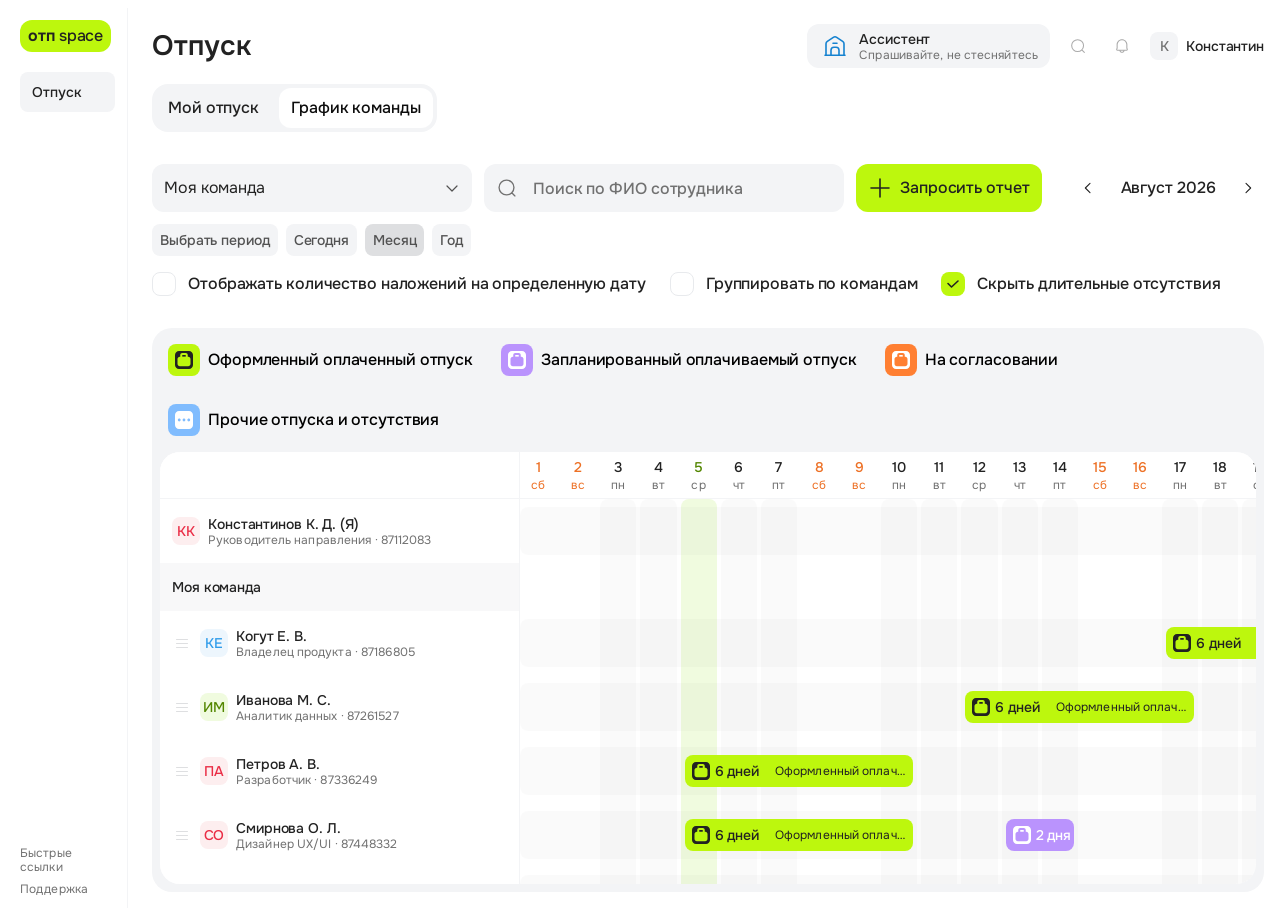
==== commit a731e5d2: "deploy: «Запросить отчет» справа от поиска" ====
--- a/index.html
+++ b/index.html
@@ -4,7 +4,7 @@
     <meta charset="UTF-8" />
     <meta name="viewport" content="width=device-width, initial-scale=1.0" />
     <title>График команды — прототип</title>
-    <script type="module" crossorigin src="./assets/index-BrkJbsz7.js"></script>
+    <script type="module" crossorigin src="./assets/index-D2PM8MjM.js"></script>
     <link rel="stylesheet" crossorigin href="./assets/index-DXvwvs8c.css">
   </head>
   <body>
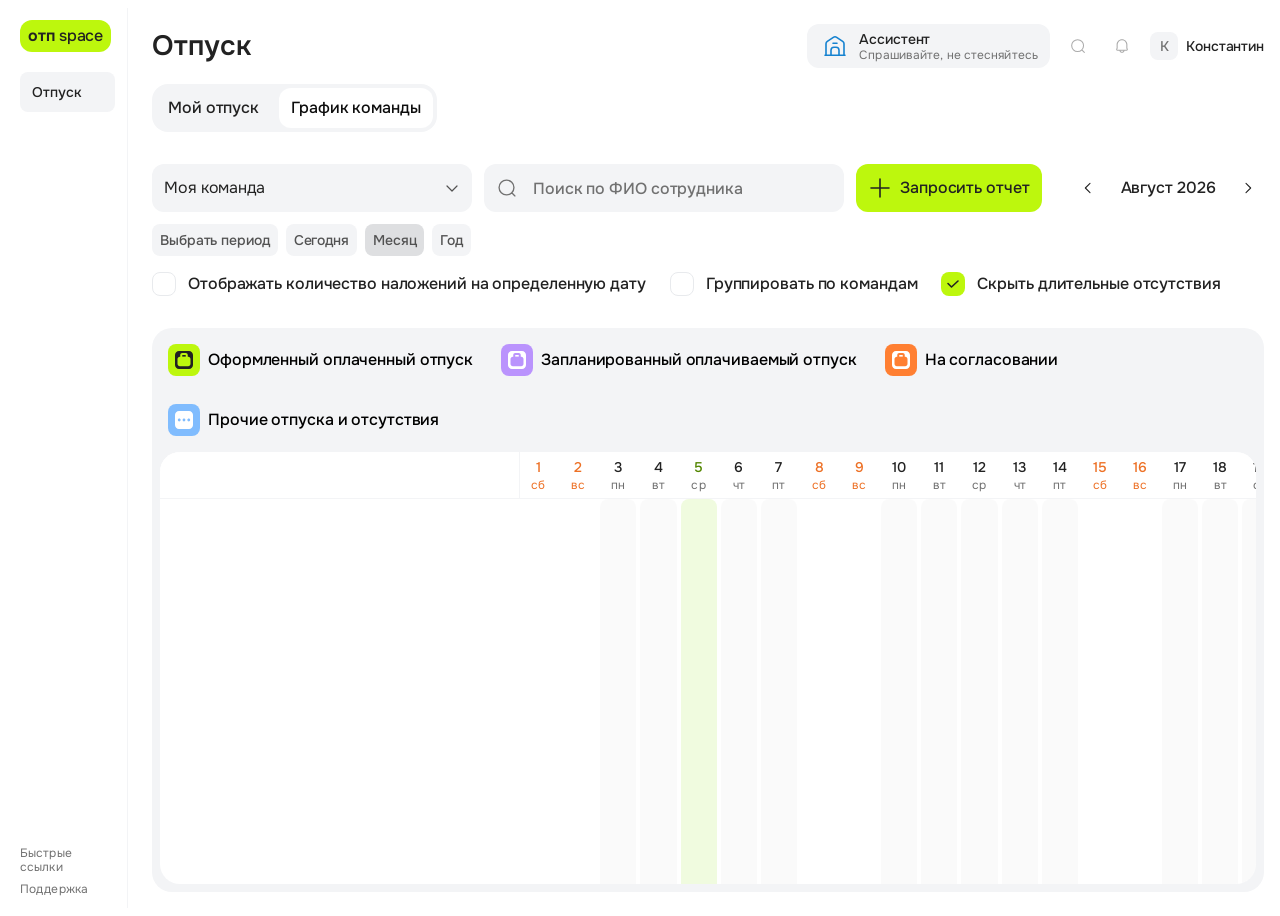
==== commit 49316304: "deploy: выдача поиска по сотрудникам — дропдаун под полем" ====
--- a/index.html
+++ b/index.html
@@ -4,7 +4,7 @@
     <meta charset="UTF-8" />
     <meta name="viewport" content="width=device-width, initial-scale=1.0" />
     <title>График команды — прототип</title>
-    <script type="module" crossorigin src="./assets/index-D2PM8MjM.js"></script>
+    <script type="module" crossorigin src="./assets/index-BtXZPYjz.js"></script>
     <link rel="stylesheet" crossorigin href="./assets/index-DXvwvs8c.css">
   </head>
   <body>
